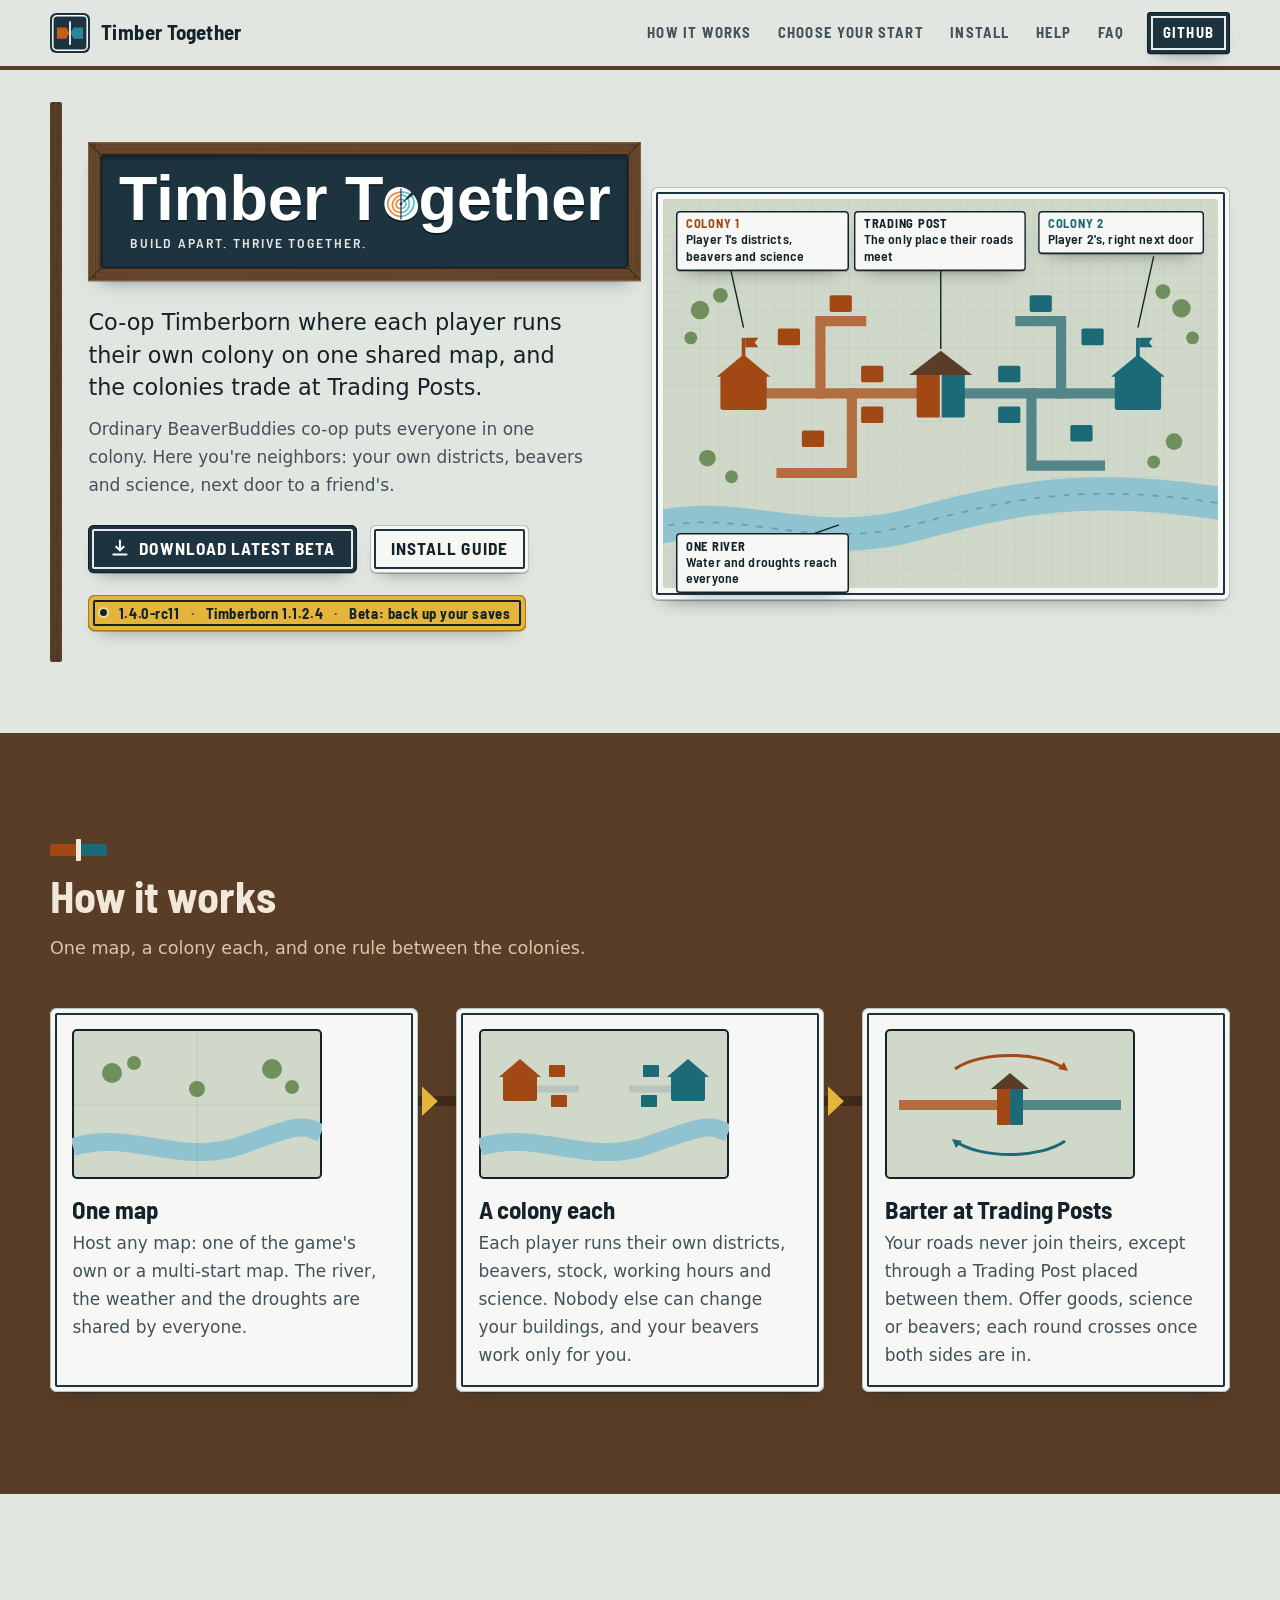
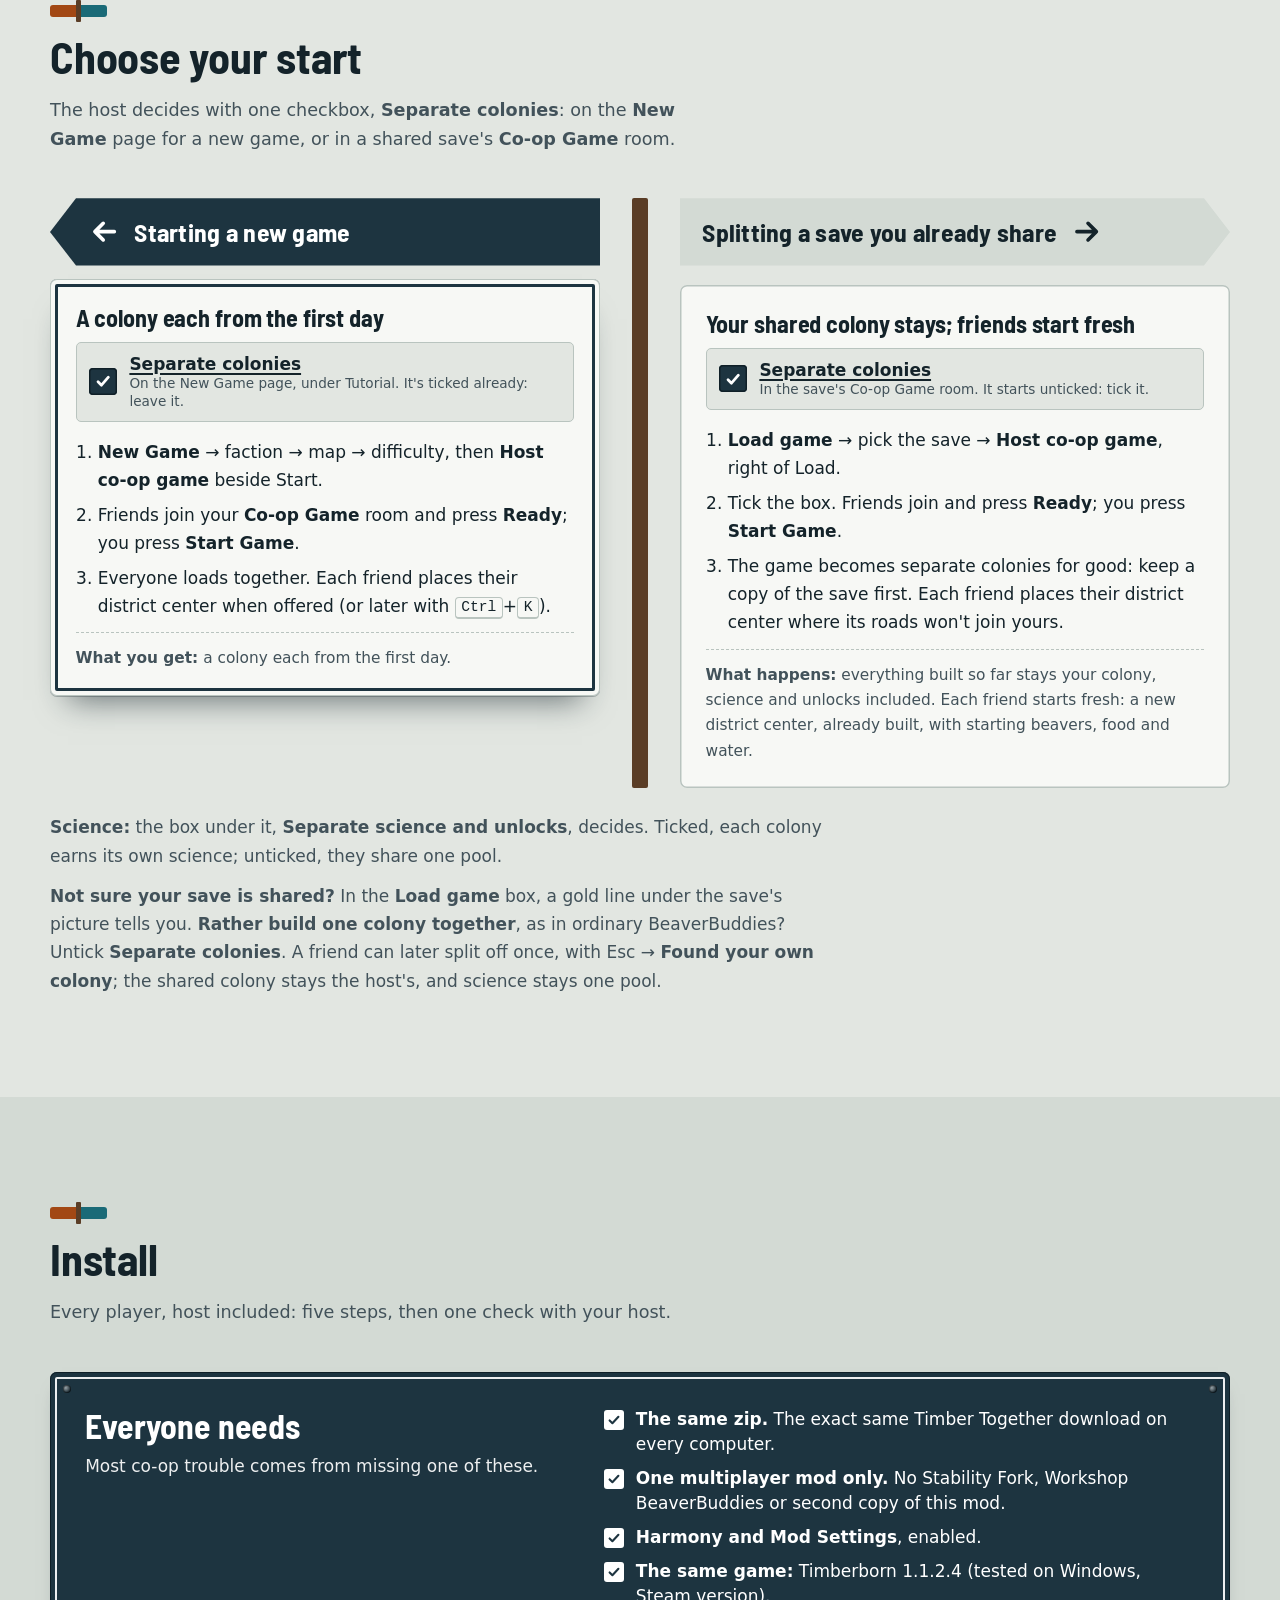
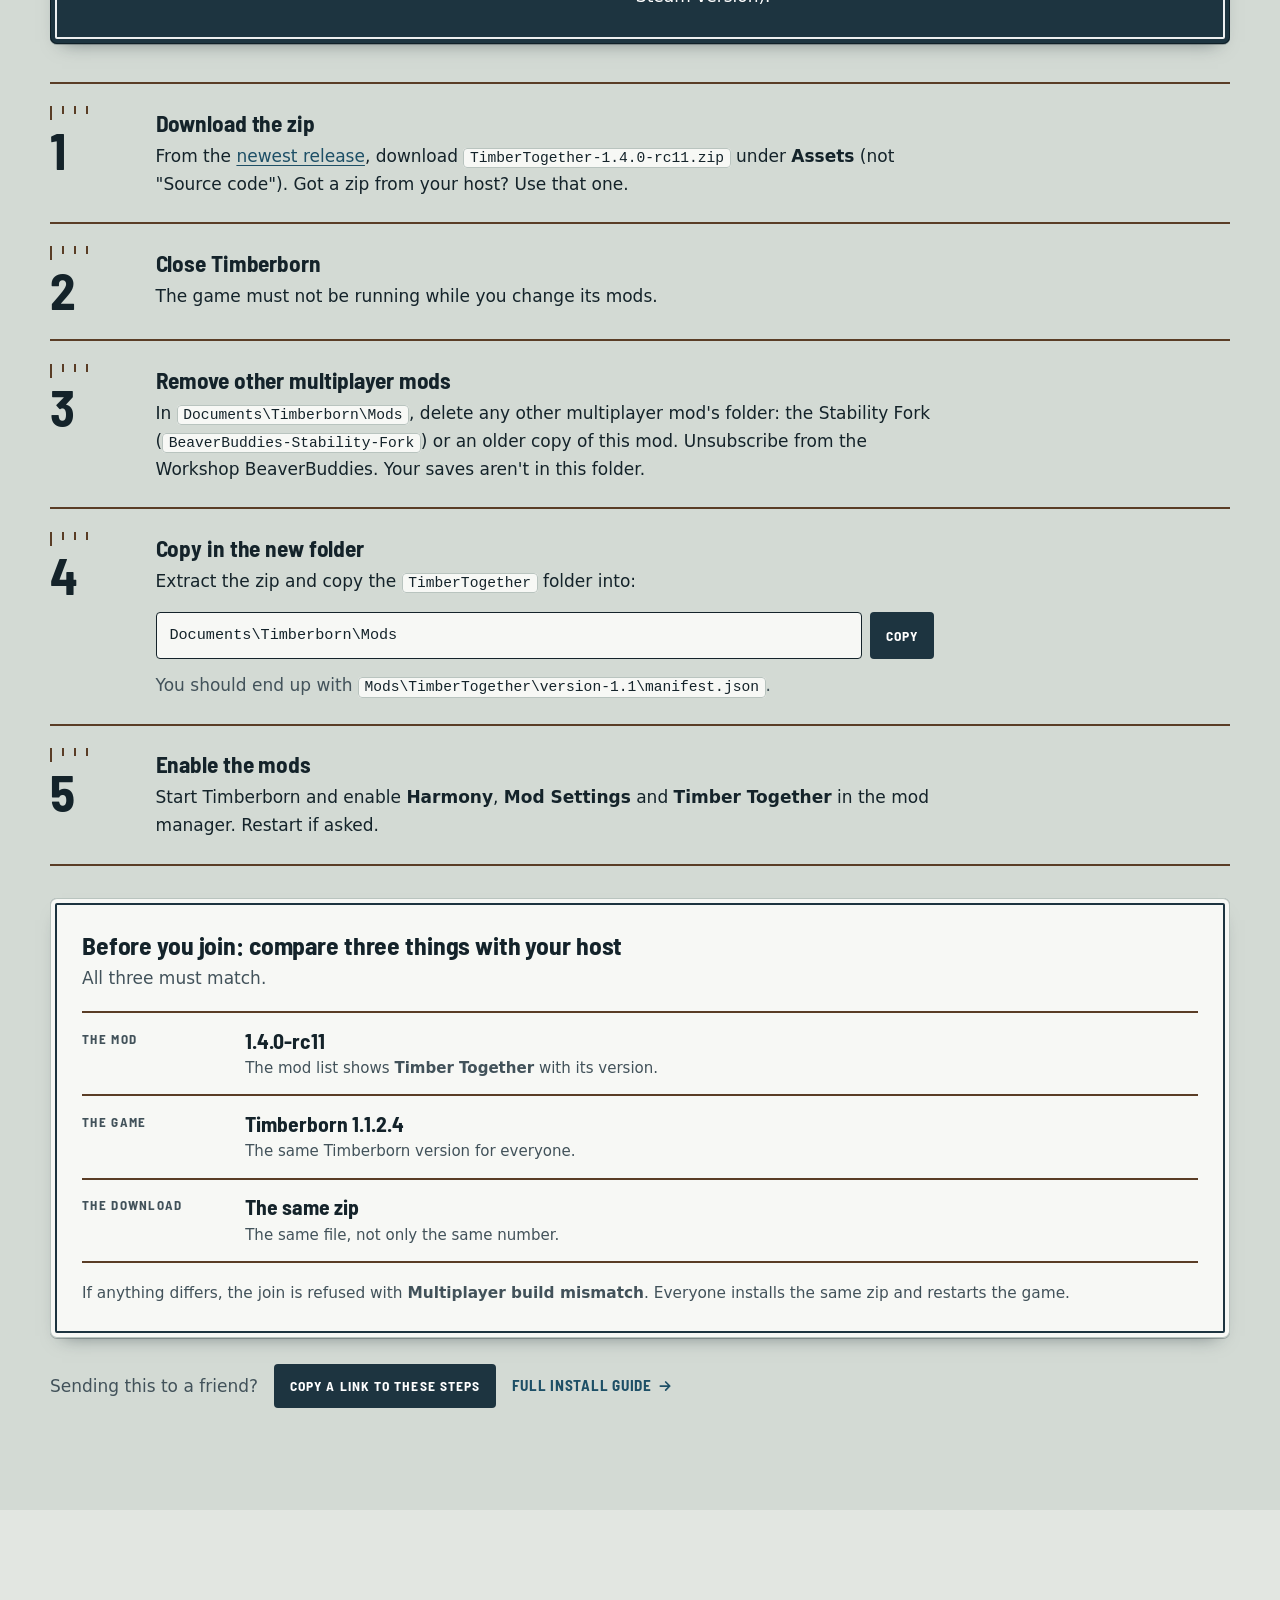
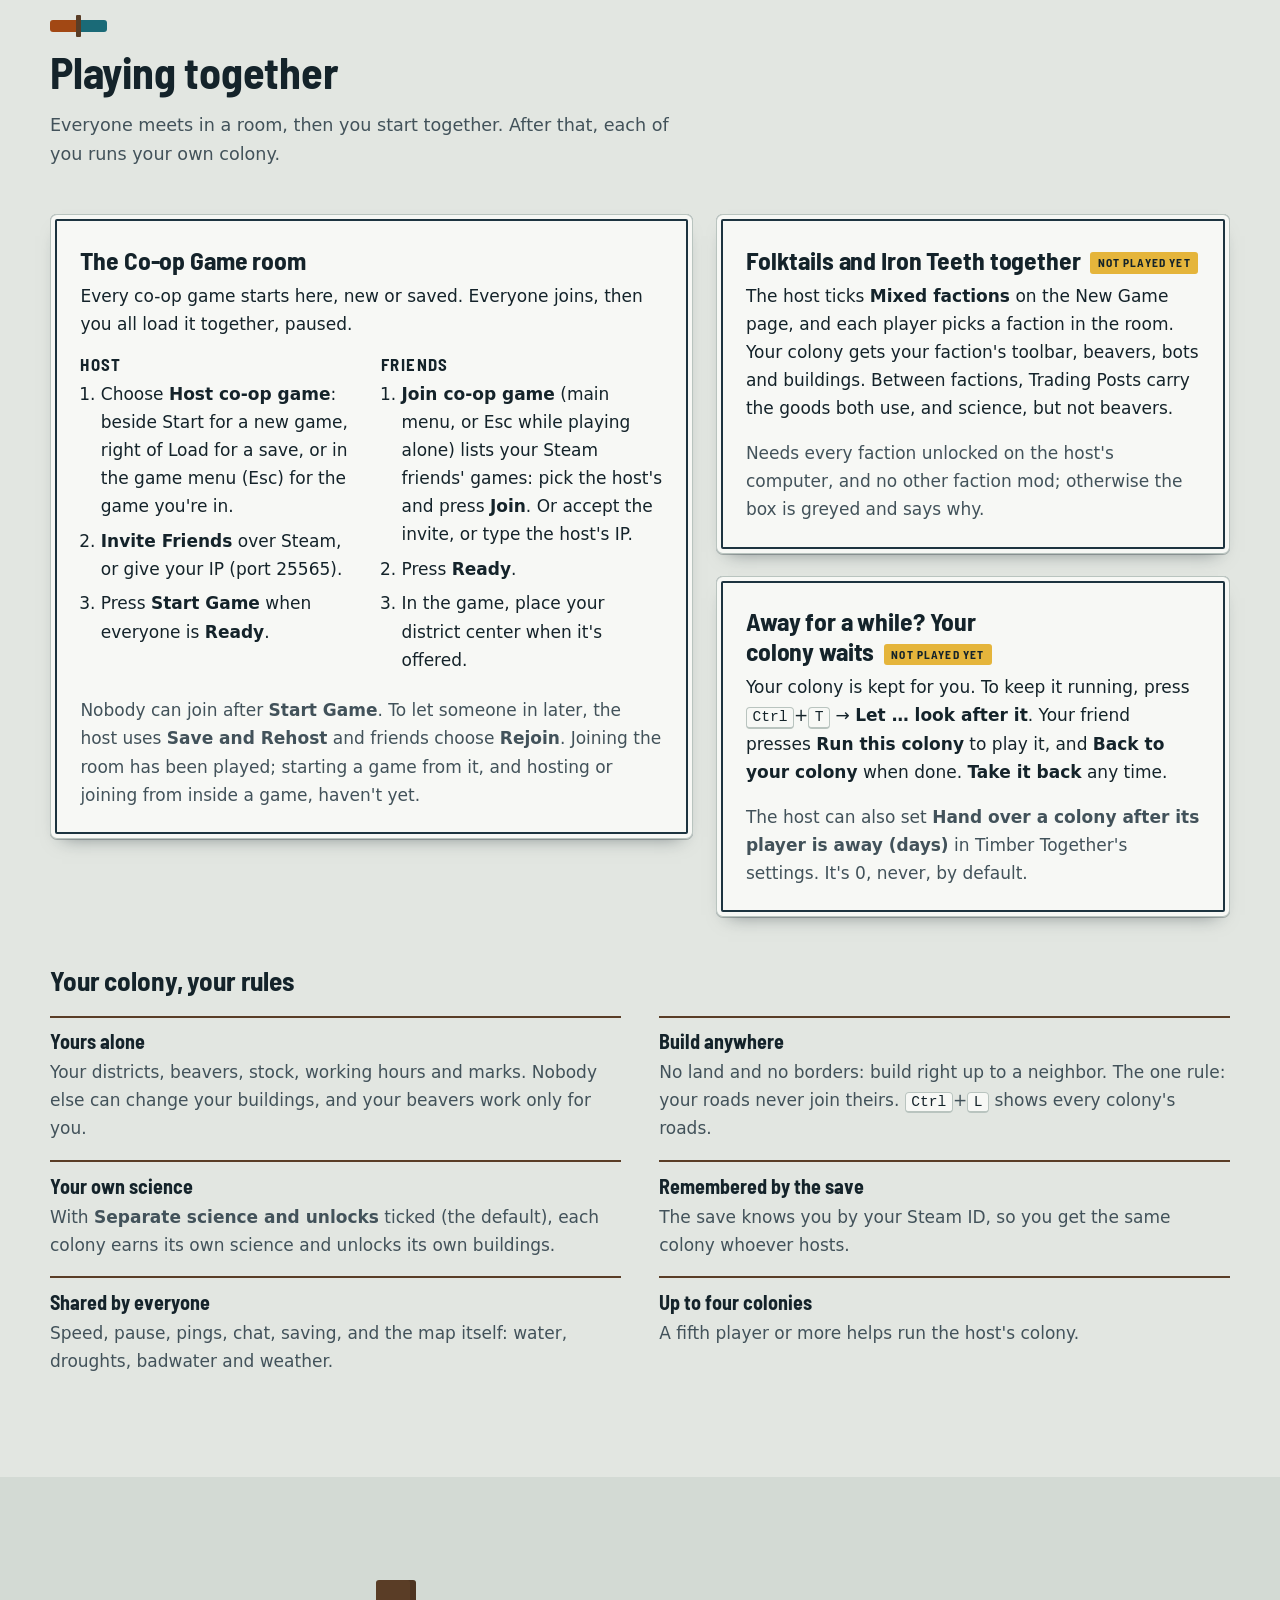
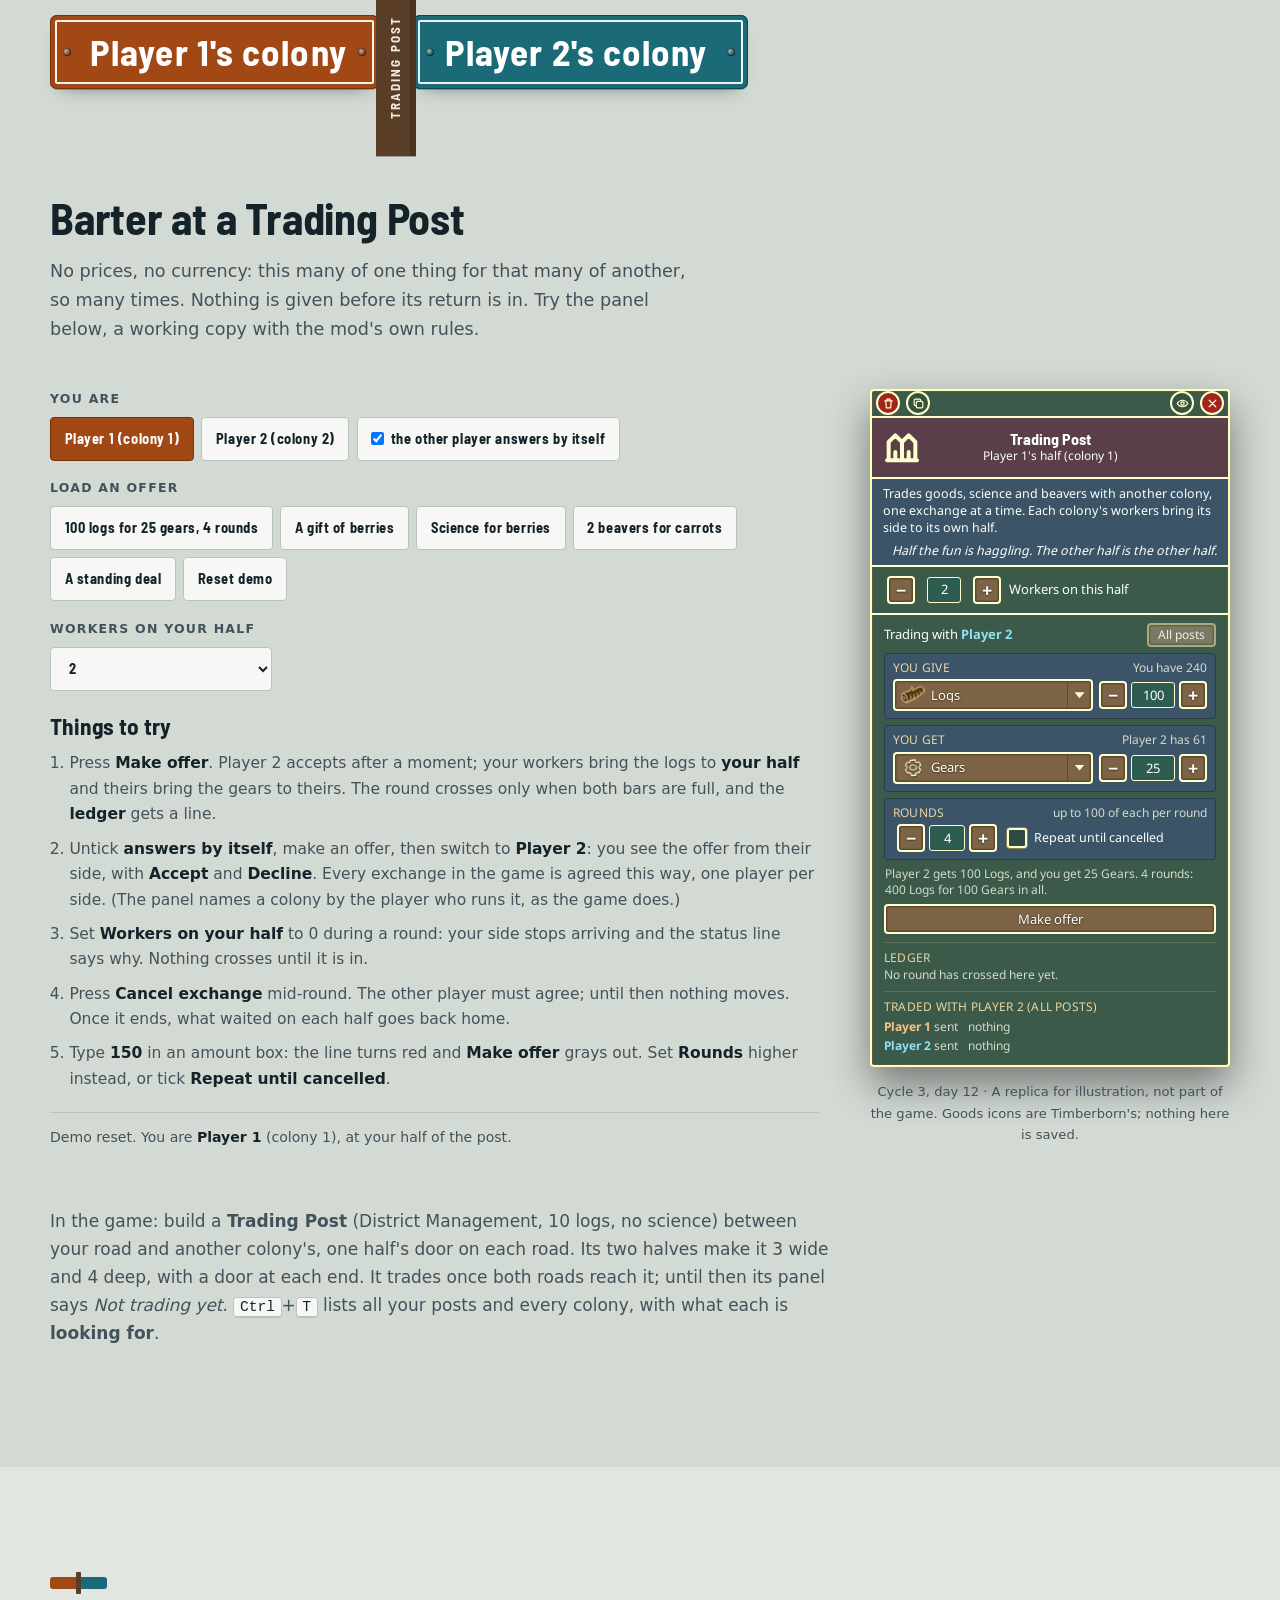
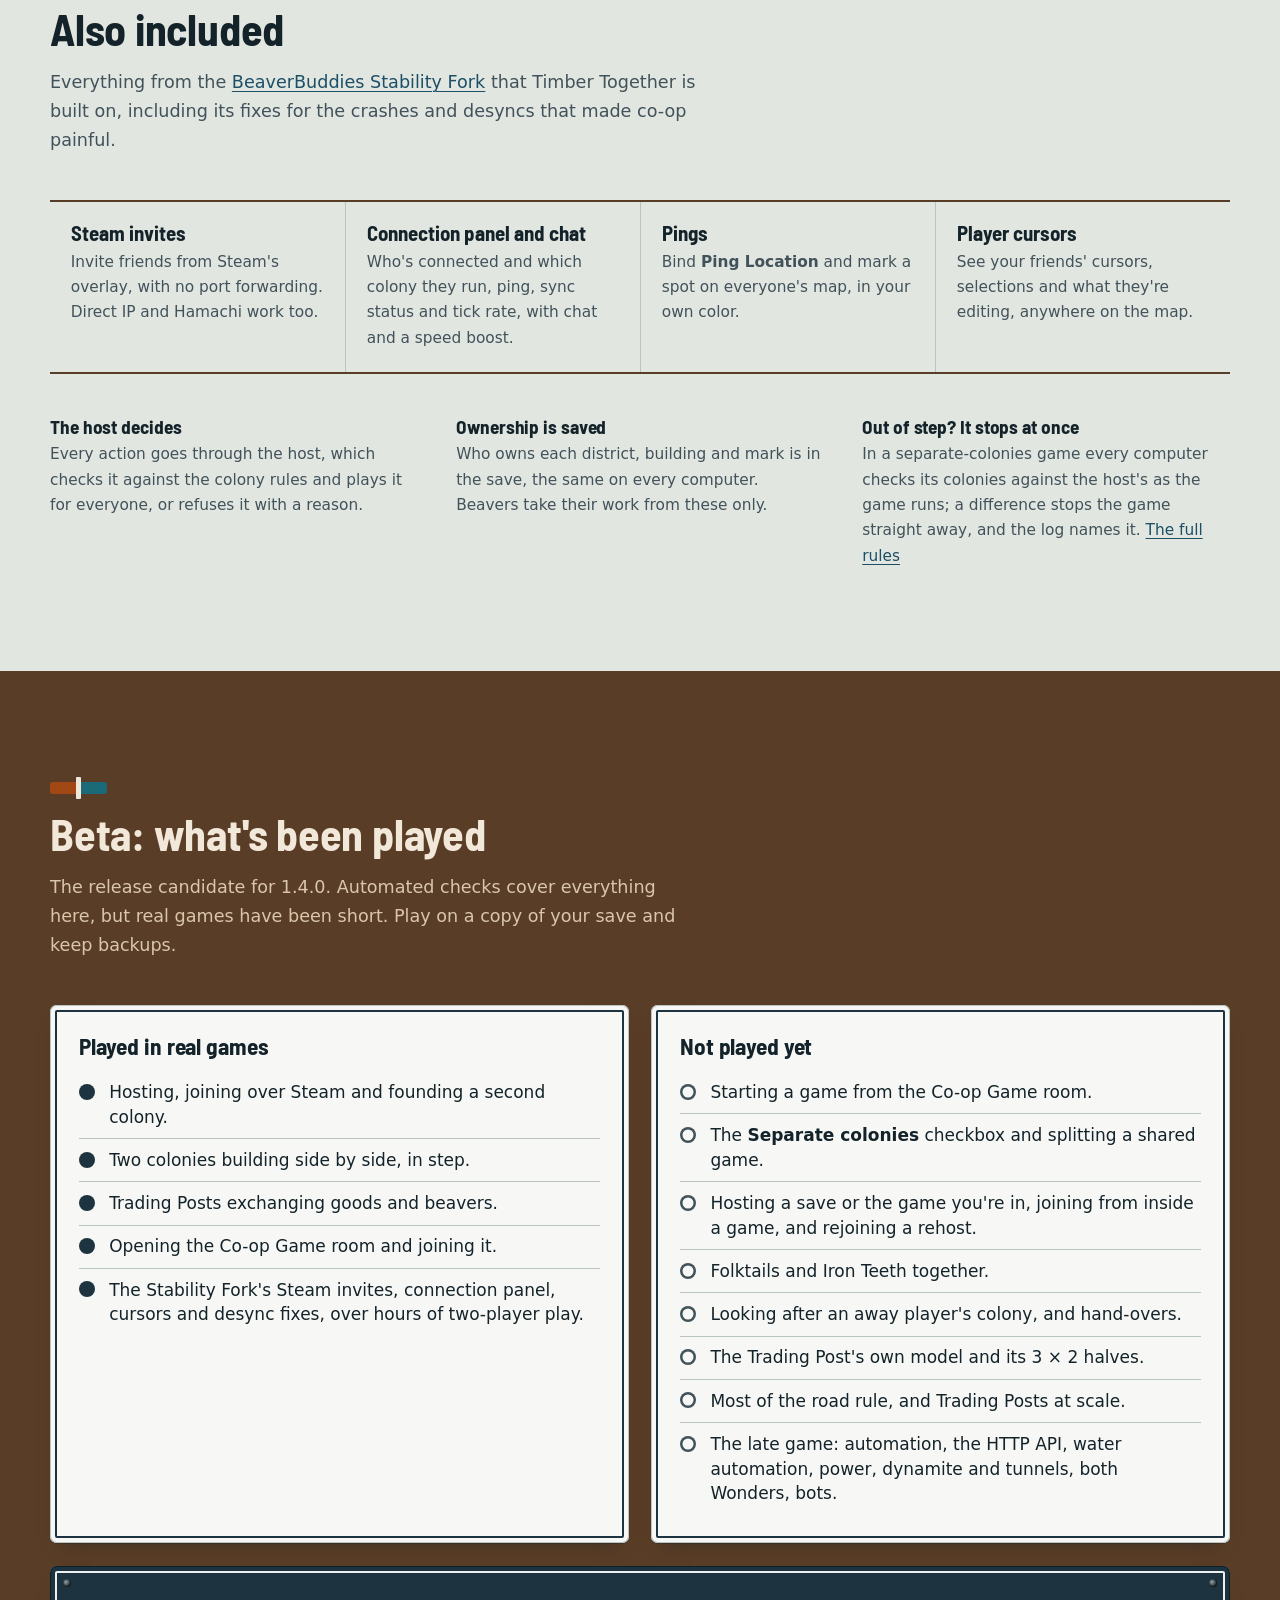
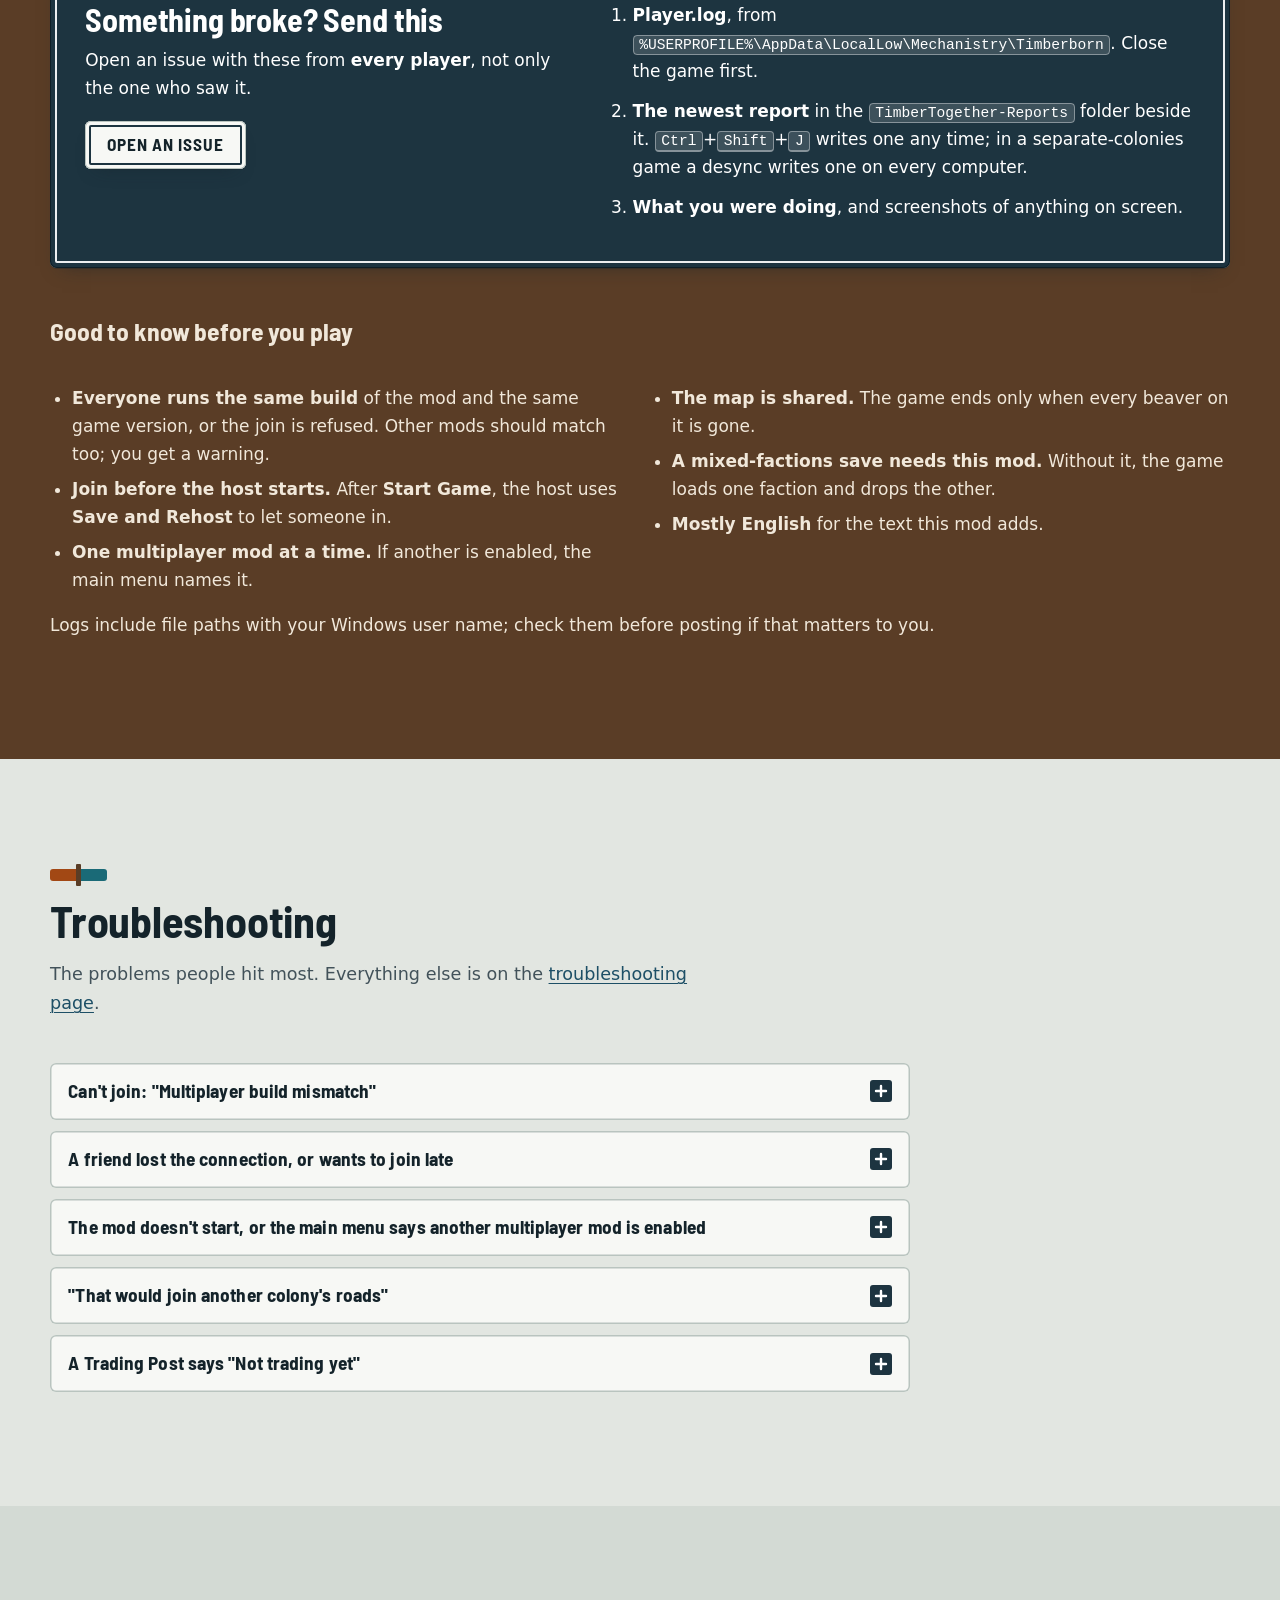
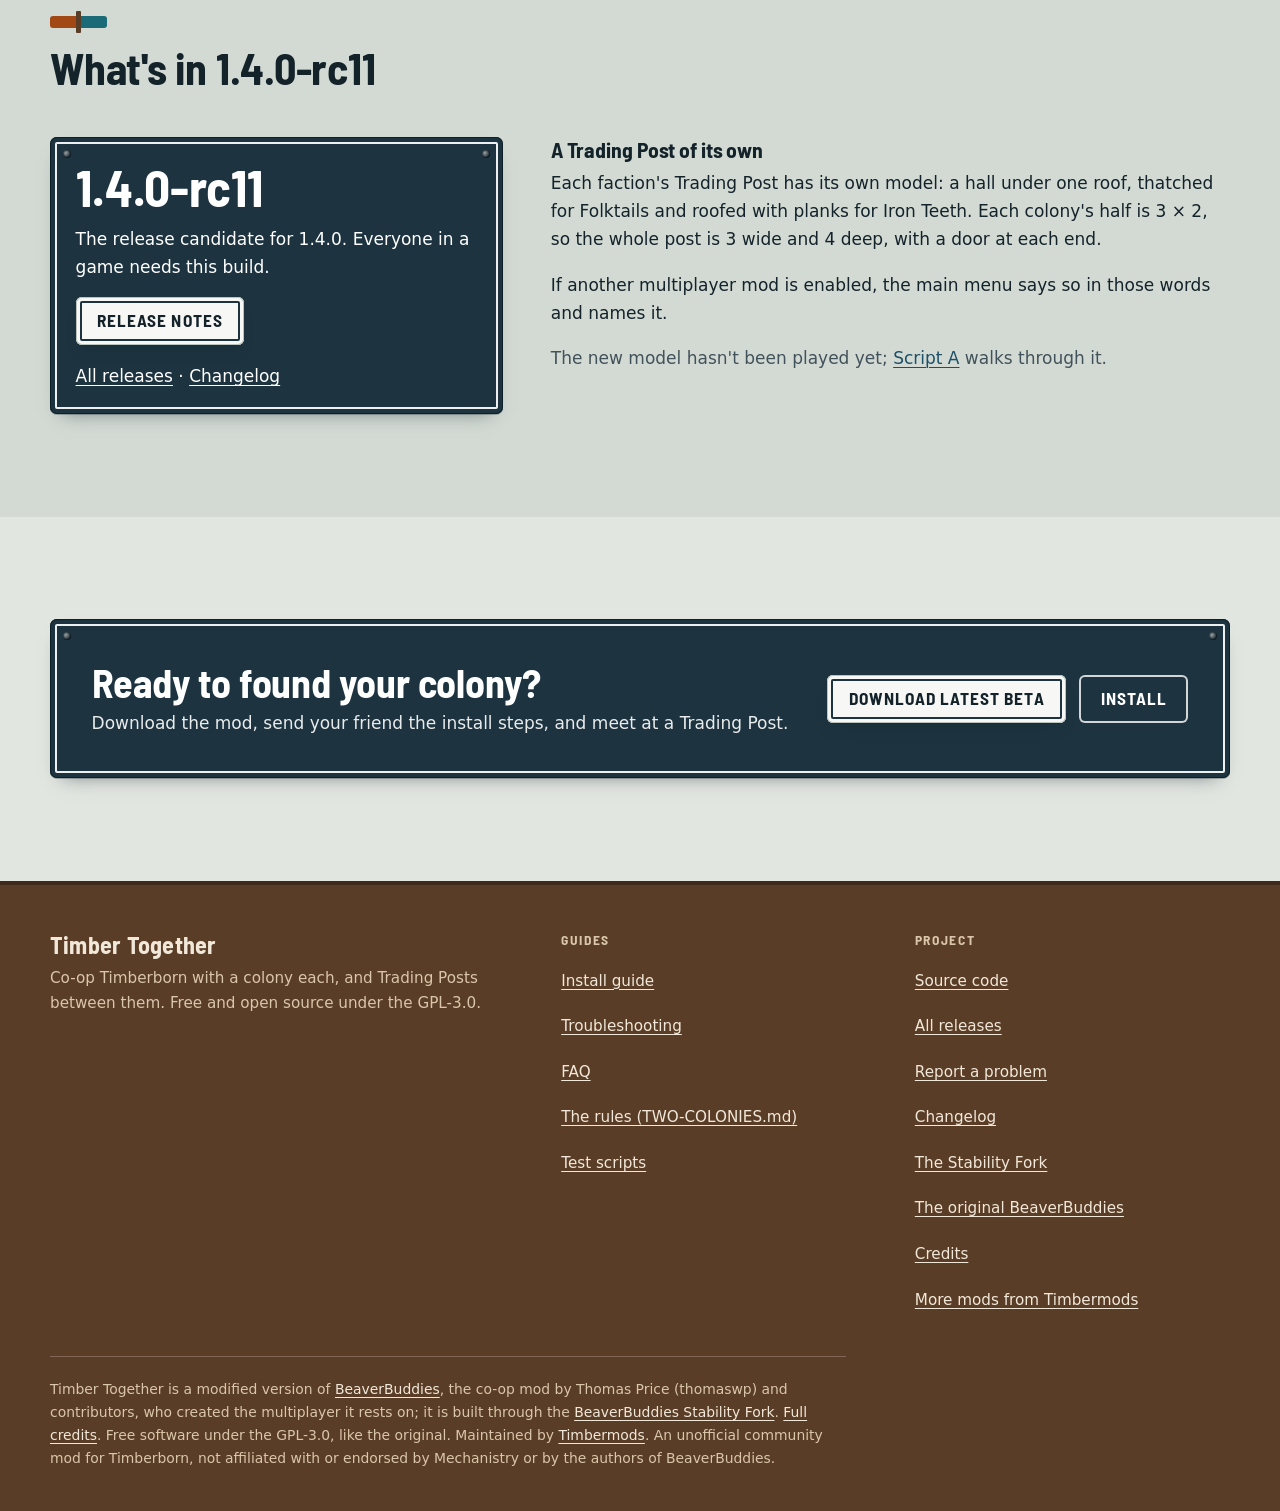
==== docs/index.html @ c4672e15 "Site: no metal studs on the name plate Co-Authored-By: Claude Opus 5.5 <noreply@anthropic.com>" ====
<!doctype html>
<html lang="en">
<head>
  <meta charset="utf-8">
  <meta name="viewport" content="width=device-width, initial-scale=1">
  <title>Timber Together: Timberborn co-op with a colony each</title>
  <meta name="description" content="Build apart. Thrive together. A Timberborn co-op mod where each player runs their own colony on one shared map and the colonies trade at Trading Posts. Built on BeaverBuddies by thomaswp. Free and open source.">
  <meta name="theme-color" content="#1d3440">
  <meta property="og:title" content="Timber Together">
  <meta property="og:description" content="Build apart. Thrive together. Co-op Timberborn with a colony each: your own districts, beavers and science on one shared map, and Trading Posts where the colonies barter.">
  <meta property="og:type" content="website">
  <link rel="icon" href="assets/favicon.svg" type="image/svg+xml">
  <link rel="preload" href="assets/fonts/barlow-semi-condensed-latin-700.woff2" as="font" type="font/woff2" crossorigin>
  <link rel="stylesheet" href="assets/style.css">
  <link rel="stylesheet" href="assets/game-panel.css">
</head>
<body>
<a class="skip plate" href="#main">Skip to content</a>

<header class="site-header">
  <div class="wrap header-inner">
    <a class="brand" href="index.html" aria-label="Timber Together, home">
      <img class="brand-mark" src="assets/favicon.svg" alt="" width="40" height="40">
      <span class="brand-name">Timber Together</span>
    </a>
    <nav class="nav" aria-label="Main">
      <a href="#how">How it works</a>
      <a href="#start">Choose your start</a>
      <a href="#install">Install</a>
      <a href="troubleshooting.html">Help</a>
      <a href="faq.html">FAQ</a>
      <a class="btn" href="https://github.com/timbermods/TimberTogether">GitHub</a>
    </nav>
    <details class="menu">
      <summary><svg viewBox="0 0 20 20" aria-hidden="true"><path d="M3 5h14M3 10h14M3 15h14" stroke="currentColor" stroke-width="2.2" stroke-linecap="round"/></svg>Menu</summary>
      <nav class="menu-panel plate" aria-label="Main menu">
        <a href="#how">How it works</a>
        <a href="#start">Choose your start</a>
        <a href="#install">Install</a>
        <a href="troubleshooting.html">Troubleshooting</a>
        <a href="faq.html">FAQ</a>
        <a href="https://github.com/timbermods/TimberTogether">GitHub</a>
      </nav>
    </details>
  </div>
</header>

<main id="main">

<!-- ============ hero ============ -->
<section class="hero" aria-labelledby="title">
  <div class="wrap hero-grid">
    <div class="post">
      <svg class="defs" width="0" height="0" aria-hidden="true" focusable="false"><filter id="hewn" x="-2%" y="-10%" width="104%" height="120%"><feTurbulence type="fractalNoise" baseFrequency="0.028" numOctaves="1" seed="11" result="n"/><feDisplacementMap in="SourceGraphic" in2="n" scale="1.7" xChannelSelector="R" yChannelSelector="G"/></filter></svg>
      <div class="name-frame"><div class="name-plate plate"><h1 id="title">Timber T<span class="ring-o"><span>o</span><svg viewBox="0 0 100 100" aria-hidden="true" focusable="false"><defs><clipPath id="ring-l"><rect x="0" y="0" width="50" height="100"/></clipPath><clipPath id="ring-r"><rect x="50" y="0" width="50" height="100"/></clipPath></defs><path d="M99.63,50.00L100.16,56.60L99.62,63.30L97.94,69.86L95.14,76.06L91.28,81.68L86.54,86.54L81.10,90.53L75.18,93.61L68.97,95.80L62.64,97.17L56.29,97.78L50.00,97.70L43.81,97.00L37.76,95.68L31.89,93.72L26.26,91.12L20.96,87.84L16.11,83.89L11.81,79.31L8.16,74.15L5.26,68.53L3.14,62.56L1.82,56.34L1.30,50.00L1.56,43.62L2.56,37.29L4.32,31.08L6.83,25.07L10.10,19.38L14.13,14.13L18.91,9.48L24.36,5.58L30.37,2.60L36.78,0.65L43.39,-0.20L50.00,0.03L56.41,1.28L62.48,3.41L68.11,6.27L73.27,9.69L77.99,13.53L82.29,17.71L86.25,22.18L89.87,26.98L93.14,32.13L95.95,37.69L98.17,43.66Z" fill="#fff"></path><g fill="none" stroke="var(--ring-c1)" stroke-width="5.2" stroke-linejoin="round" clip-path="url(#ring-l)"><path d="M88.17,50.00L87.28,54.91L85.77,59.58L83.75,63.98L81.30,68.07L78.47,71.85L75.29,75.29L71.77,78.37L67.93,81.05L63.77,83.25L59.36,84.92L54.74,86.00L50.00,86.43L45.23,86.20L40.53,85.33L35.98,83.84L31.65,81.78L27.59,79.20L23.84,76.16L20.46,72.67L17.48,68.77L14.99,64.50L13.06,59.90L11.79,55.03L11.27,50.00L11.54,44.94L12.64,39.99L14.55,35.31L17.17,31.05L20.41,27.29L24.11,24.11L28.13,21.50L32.36,19.44L36.68,17.85L41.07,16.66L45.50,15.83L50.00,15.34L54.58,15.20L59.25,15.50L63.96,16.31L68.63,17.73L73.14,19.85L77.32,22.68L81.01,26.21L84.04,30.34L86.32,34.96L87.76,39.88L88.36,44.95Z"></path><path d="M74.35,50.00L74.08,53.17L73.47,56.29L72.49,59.32L71.14,62.21L69.42,64.90L67.34,67.34L64.95,69.48L62.29,71.28L59.41,72.71L56.37,73.77L53.22,74.46L50.00,74.78L46.74,74.73L43.49,74.30L40.27,73.48L37.15,72.25L34.20,70.59L31.50,68.50L29.14,66.01L27.22,63.15L25.81,60.02L24.95,56.71L24.65,53.34L24.88,50.00L25.58,46.79L26.67,43.75L28.07,40.92L29.71,38.29L31.54,35.83L33.53,33.53L35.71,31.38L38.10,29.39L40.72,27.60L43.59,26.09L46.70,24.94L50.00,24.24L53.41,24.08L56.83,24.50L60.14,25.51L63.23,27.08L66.01,29.14L68.40,31.60L70.38,34.37L71.93,37.34L73.08,40.44L73.85,43.61L74.27,46.80Z"></path><path d="M64.55,50.00L64.39,51.89L63.92,53.73L63.17,55.46L62.17,57.03L60.97,58.42L59.61,59.61L58.14,60.61L56.60,61.43L55.01,62.10L53.39,62.64L51.72,63.05L50.00,63.32L48.23,63.44L46.42,63.36L44.59,63.06L42.79,62.49L41.07,61.64L39.51,60.49L38.15,59.09L37.07,57.46L36.29,55.68L35.83,53.80L35.67,51.89L35.80,50.00L36.16,48.18L36.73,46.44L37.47,44.81L38.35,43.28L39.37,41.84L40.52,40.52L41.81,39.32L43.23,38.27L44.78,37.39L46.44,36.71L48.19,36.27L50.00,36.07L51.82,36.14L53.63,36.46L55.37,37.02L57.04,37.81L58.59,38.80L60.02,39.98L61.30,41.33L62.40,42.84L63.31,44.49L63.99,46.25L64.42,48.10Z"></path></g><g fill="none" stroke="var(--ring-c2)" stroke-width="5.2" stroke-linejoin="round" clip-path="url(#ring-r)"><path d="M88.17,50.00L87.28,54.91L85.77,59.58L83.75,63.98L81.30,68.07L78.47,71.85L75.29,75.29L71.77,78.37L67.93,81.05L63.77,83.25L59.36,84.92L54.74,86.00L50.00,86.43L45.23,86.20L40.53,85.33L35.98,83.84L31.65,81.78L27.59,79.20L23.84,76.16L20.46,72.67L17.48,68.77L14.99,64.50L13.06,59.90L11.79,55.03L11.27,50.00L11.54,44.94L12.64,39.99L14.55,35.31L17.17,31.05L20.41,27.29L24.11,24.11L28.13,21.50L32.36,19.44L36.68,17.85L41.07,16.66L45.50,15.83L50.00,15.34L54.58,15.20L59.25,15.50L63.96,16.31L68.63,17.73L73.14,19.85L77.32,22.68L81.01,26.21L84.04,30.34L86.32,34.96L87.76,39.88L88.36,44.95Z"></path><path d="M74.35,50.00L74.08,53.17L73.47,56.29L72.49,59.32L71.14,62.21L69.42,64.90L67.34,67.34L64.95,69.48L62.29,71.28L59.41,72.71L56.37,73.77L53.22,74.46L50.00,74.78L46.74,74.73L43.49,74.30L40.27,73.48L37.15,72.25L34.20,70.59L31.50,68.50L29.14,66.01L27.22,63.15L25.81,60.02L24.95,56.71L24.65,53.34L24.88,50.00L25.58,46.79L26.67,43.75L28.07,40.92L29.71,38.29L31.54,35.83L33.53,33.53L35.71,31.38L38.10,29.39L40.72,27.60L43.59,26.09L46.70,24.94L50.00,24.24L53.41,24.08L56.83,24.50L60.14,25.51L63.23,27.08L66.01,29.14L68.40,31.60L70.38,34.37L71.93,37.34L73.08,40.44L73.85,43.61L74.27,46.80Z"></path><path d="M64.55,50.00L64.39,51.89L63.92,53.73L63.17,55.46L62.17,57.03L60.97,58.42L59.61,59.61L58.14,60.61L56.60,61.43L55.01,62.10L53.39,62.64L51.72,63.05L50.00,63.32L48.23,63.44L46.42,63.36L44.59,63.06L42.79,62.49L41.07,61.64L39.51,60.49L38.15,59.09L37.07,57.46L36.29,55.68L35.83,53.80L35.67,51.89L35.80,50.00L36.16,48.18L36.73,46.44L37.47,44.81L38.35,43.28L39.37,41.84L40.52,40.52L41.81,39.32L43.23,38.27L44.78,37.39L46.44,36.71L48.19,36.27L50.00,36.07L51.82,36.14L53.63,36.46L55.37,37.02L57.04,37.81L58.59,38.80L60.02,39.98L61.30,41.33L62.40,42.84L63.31,44.49L63.99,46.25L64.42,48.10Z"></path></g><rect x="48.3" y="4" width="3.4" height="92" fill="var(--navy)"/><circle cx="50" cy="50" r="4.2" fill="var(--navy)"></circle><path d="M50 50 L87.0 7.9 L94.9 16.6Z" fill="var(--navy)"></path></svg></span>gether</h1><p class="motto">Build apart. Thrive together.</p></div></div>
      <p class="pitch">Co-op Timberborn where each player runs their own colony on one shared map, and the colonies trade at Trading Posts.</p>
      <p class="differs">Ordinary BeaverBuddies co-op puts everyone in one colony. Here you're neighbors: your own districts, beavers and science, next door to a friend's.</p>
      <div class="btn-row">
        <a class="btn" href="https://github.com/timbermods/TimberTogether/releases" data-release-href="notes">
          <svg viewBox="0 0 24 24" fill="none" stroke="currentColor" stroke-width="2.4" stroke-linecap="round" stroke-linejoin="round" aria-hidden="true"><path d="M12 3v12m0 0l-4.5-4.5M12 15l4.5-4.5M4 20h16"/></svg>
          Download latest beta
        </a>
        <a class="btn ghost" href="#install">Install guide</a>
      </div>
      <p class="status-tag plate caution"><span><span data-release="version">1.4.0-rc11</span></span><span>Timberborn 1.1.2.4</span><span>Beta: back up your saves</span></p>
    </div>

    <figure class="map-figure plate enamel">
      <div class="map-box">
        <svg class="map" viewBox="0 0 600 420" role="img" aria-label="A map with two colonies: colony 1 in amber on the left and colony 2 in teal on the right, each with a district center, houses, trees and its own roads. The two colonies' main roads run to the middle and end at the two halves of one Trading Post, the only place they meet. Each colony's goods, logs from one and gears from the other, are carried to its own half of the post; once both are in, they swap halves and belong to the other colony. A river runs along the bottom.">
          <defs>
            <pattern id="tiles" width="20" height="20" patternUnits="userSpaceOnUse"><path d="M20 0H0V20" fill="none" stroke="var(--map-grid)" stroke-width="1"/></pattern>
          </defs>
          <rect width="600" height="420" fill="var(--map-ground)"/>
          <rect width="600" height="420" fill="url(#tiles)"/>
          <!-- the shared river -->
          <path d="M-10 356 C80 332 160 382 270 352 S460 306 610 330" fill="none" stroke="var(--map-water)" stroke-width="36" stroke-linecap="round"/>
          <path d="M-10 356 C80 332 160 382 270 352 S460 306 610 330" fill="none" stroke="var(--map-water-edge)" stroke-width="2" stroke-dasharray="7 9" opacity=".7"/>
          <!-- trees -->
          <g class="tree">
            <circle cx="40" cy="120" r="10"/><circle cx="62" cy="104" r="8"/><circle cx="30" cy="150" r="7"/><circle cx="48" cy="280" r="9"/><circle cx="74" cy="300" r="7"/>
            <circle cx="560" cy="118" r="10"/><circle cx="540" cy="100" r="8"/><circle cx="572" cy="150" r="7"/><circle cx="552" cy="262" r="9"/><circle cx="530" cy="284" r="7"/>
          </g>
          <!-- colony 1's roads and buildings -->
          <g class="road road-1"><path d="M112 210 H274"/><path d="M170 210 V132 H214"/><path d="M204 210 V296 H128"/></g>
          <g class="b1">
            <rect x="62" y="190" width="50" height="38" rx="3"/><path d="M58 192 L87 168 L116 192 Z"/><rect x="85" y="150" width="4" height="20"/><path d="M89 150 h14 l-4 5 4 5 h-14z"/>
            <rect x="124" y="140" width="24" height="18" rx="2"/><rect x="180" y="104" width="24" height="18" rx="2"/><rect x="214" y="180" width="24" height="18" rx="2"/><rect x="214" y="224" width="24" height="18" rx="2"/><rect x="150" y="250" width="24" height="18" rx="2"/>
          </g>
          <!-- colony 2's roads and buildings -->
          <g class="road road-2"><path d="M326 210 H488"/><path d="M430 210 V132 H386"/><path d="M398 210 V288 H472"/></g>
          <g class="b2">
            <rect x="488" y="190" width="50" height="38" rx="3"/><path d="M484 192 L513 168 L542 192 Z"/><rect x="511" y="150" width="4" height="20"/><path d="M515 150 h14 l-4 5 4 5 h-14z"/>
            <rect x="452" y="140" width="24" height="18" rx="2"/><rect x="396" y="104" width="24" height="18" rx="2"/><rect x="362" y="180" width="24" height="18" rx="2"/><rect x="362" y="224" width="24" height="18" rx="2"/><rect x="440" y="244" width="24" height="18" rx="2"/>
          </g>
          <!-- the Trading Post: one half at the end of each colony's road -->
          <rect class="post-glow" x="264" y="158" width="72" height="88" rx="6" fill="none" stroke="var(--caution)" stroke-width="4" opacity="0"/>
          <rect x="274" y="186" width="26" height="50" rx="2" class="b1"/>
          <rect x="300" y="186" width="26" height="50" rx="2" class="b2"/>
          <path class="roof" d="M266 190 L300 164 L334 190 Z"/>
          <line x1="300" y1="190" x2="300" y2="236" stroke="var(--map-ground)" stroke-width="2"/>
          <!-- goods, not beavers: colony 1's logs and colony 2's gears are each carried to their own half, swap
               there (over and under, changing owner at the divider) and are taken in on the other side -->
          <g class="good good-1" style="--in:136px;--swap:162px;--hop:-20px">
            <g class="hop"><rect class="crate own" x="140" y="199" width="22" height="22" rx="4" stroke="var(--c1)"/><rect class="crate new" x="140" y="199" width="22" height="22" rx="4" stroke="var(--c2)"/><image href="assets/goods/logs-40.png" x="142" y="201" width="18" height="18"/></g>
          </g>
          <g class="good good-2" style="--in:-136px;--swap:-162px;--hop:20px">
            <g class="hop"><rect class="crate own" x="438" y="199" width="22" height="22" rx="4" stroke="var(--c2)"/><rect class="crate new" x="438" y="199" width="22" height="22" rx="4" stroke="var(--c1)"/><image href="assets/goods/gear-40.png" x="440" y="201" width="18" height="18"/></g>
          </g>
          <!-- leader lines to the labels (wide screens) and numbered pins (phones) -->
          <g class="leader"><path d="M87 139 L70 62"/><path d="M513 139 L530 62"/><path d="M300 162 V62"/><path d="M190 352 L150 366"/></g>
          <g><circle class="pin" cx="87" cy="150" r="11"/><text class="pin-n" x="87" y="150">1</text>
             <circle class="pin" cx="513" cy="150" r="11"/><text class="pin-n" x="513" y="150">2</text>
             <circle class="pin" cx="300" cy="150" r="11"/><text class="pin-n" x="300" y="150">3</text>
             <circle class="pin" cx="200" cy="356" r="11"/><text class="pin-n" x="200" y="356">4</text></g>
        </svg>
        <ol class="map-labels">
          <li class="l1" style="--x:2.5%;--y:3%"><span class="n" aria-hidden="true">1</span><span><b>Colony 1</b>Player 1's districts, beavers and science</span></li>
          <li class="l2 end" style="--x:97.5%;--y:3%"><span class="n" aria-hidden="true">2</span><span><b>Colony 2</b>Player 2's, right next door</span></li>
          <li class="l3 mid" style="--x:50%;--y:3%"><span class="n" aria-hidden="true">3</span><span><b>Trading Post</b>The only place their roads meet</span></li>
          <li class="l4" style="--x:2.5%;--y:86%"><span class="n" aria-hidden="true">4</span><span><b>One river</b>Water and droughts reach everyone</span></li>
        </ol>
      </div>
    </figure>
  </div>
</section>

<!-- ============ how it works ============ -->
<section class="band band-timber" id="how" aria-labelledby="how-h">
  <div class="wrap">
    <div class="head">
      <div class="marker" aria-hidden="true"><i></i><b></b><i></i></div>
      <h2 id="how-h">How it works</h2>
      <p>One map, a colony each, and one rule between the colonies.</p>
    </div>
    <ol class="rail">
      <li class="plate enamel">
        <svg viewBox="0 0 250 150" aria-hidden="true">
          <rect x="1" y="1" width="248" height="148" rx="4" fill="var(--map-ground)" stroke="var(--ink)" stroke-width="2"/>
          <path d="M1 118 C60 100 110 138 170 116 S230 96 249 104" fill="none" stroke="var(--map-water)" stroke-width="18"/>
          <g fill="var(--map-tree)"><circle cx="40" cy="44" r="10"/><circle cx="62" cy="34" r="7"/><circle cx="200" cy="40" r="10"/><circle cx="220" cy="58" r="7"/><circle cx="125" cy="60" r="8"/></g>
          <path d="M1 76 H249 M125 1 V149" stroke="var(--map-grid)" stroke-width="1"/>
        </svg>
        <h3>One map</h3>
        <p>Host any map: one of the game's own or a multi-start map. The river, the weather and the droughts are shared by everyone.</p>
      </li>
      <li class="plate enamel">
        <svg viewBox="0 0 250 150" aria-hidden="true">
          <rect x="1" y="1" width="248" height="148" rx="4" fill="var(--map-ground)" stroke="var(--ink)" stroke-width="2"/>
          <path d="M1 118 C60 100 110 138 170 116 S230 96 249 104" fill="none" stroke="var(--map-water)" stroke-width="18"/>
          <g fill="var(--c1)"><rect x="24" y="46" width="34" height="26" rx="2"/><path d="M20 48 L41 30 L62 48Z"/><rect x="70" y="36" width="16" height="12" rx="1"/><rect x="72" y="66" width="16" height="12" rx="1"/></g>
          <g fill="var(--c2)"><rect x="192" y="46" width="34" height="26" rx="2"/><path d="M188 48 L209 30 L230 48Z"/><rect x="164" y="36" width="16" height="12" rx="1"/><rect x="162" y="66" width="16" height="12" rx="1"/></g>
          <path d="M58 60 H100 M150 60 H192" stroke-width="7" stroke="var(--rule)"/>
        </svg>
        <h3>A colony each</h3>
        <p>Each player runs their own districts, beavers, stock, working hours and science. Nobody else can change your buildings, and your beavers work only for you.</p>
      </li>
      <li class="plate enamel">
        <svg viewBox="0 0 250 150" aria-hidden="true">
          <rect x="1" y="1" width="248" height="148" rx="4" fill="var(--map-ground)" stroke="var(--ink)" stroke-width="2"/>
          <path d="M14 76 H112" stroke="color-mix(in srgb, var(--c1) 70%, #d8c8a8)" stroke-width="10"/>
          <path d="M138 76 H236" stroke="color-mix(in srgb, var(--c2) 70%, #d8c8a8)" stroke-width="10"/>
          <rect x="112" y="56" width="13" height="40" rx="1" fill="var(--c1)"/><rect x="125" y="56" width="13" height="40" rx="1" fill="var(--c2)"/>
          <path d="M106 60 L125 44 L144 60Z" fill="var(--timber)"/>
          <path d="M70 40 C95 22 155 22 180 40" fill="none" stroke="var(--c1)" stroke-width="3"/><path d="M183 42 l-10 -2 6 -7z" fill="var(--c1)"/>
          <path d="M180 112 C155 130 95 130 70 112" fill="none" stroke="var(--c2)" stroke-width="3"/><path d="M67 110 l10 2 -6 7z" fill="var(--c2)"/>
        </svg>
        <h3>Barter at Trading Posts</h3>
        <p>Your roads never join theirs, except through a Trading Post placed between them. Offer goods, science or beavers; each round crosses once both sides are in.</p>
      </li>
    </ol>
  </div>
</section>

<!-- ============ choose your start ============ -->
<section class="band" id="start" aria-labelledby="start-h">
  <div class="wrap">
    <div class="head">
      <div class="marker" aria-hidden="true"><i></i><b></b><i></i></div>
      <h2 id="start-h">Choose your start</h2>
      <p>The host decides with one checkbox, <b>Separate colonies</b>: on the <b>New Game</b> page for a new game, or in a shared save's <b>Co-op Game</b> room.</p>
    </div>
    <div class="signpost" data-signpost>
      <button class="arm arm-left" type="button" data-path="new" aria-controls="path-new">
        <svg viewBox="0 0 24 24" fill="none" stroke="currentColor" stroke-width="2.6" stroke-linecap="round" stroke-linejoin="round" aria-hidden="true"><path d="M19 12H5m0 0l6-6m-6 6l6 6"/></svg>
        Starting a new game
      </button>
      <div class="pole" aria-hidden="true"></div>
      <button class="arm arm-right" type="button" data-path="split" aria-controls="path-split">
        Splitting a save you already share
        <svg viewBox="0 0 24 24" fill="none" stroke="currentColor" stroke-width="2.6" stroke-linecap="round" stroke-linejoin="round" aria-hidden="true"><path d="M5 12h14m0 0l-6-6m6 6l-6 6"/></svg>
      </button>

      <article class="path-card left plate enamel" id="path-new" aria-labelledby="path-new-h">
        <h3 id="path-new-h">A colony each from the first day</h3>
        <div class="switch"><span class="tick" aria-hidden="true"><svg viewBox="0 0 16 16"><path d="M3.5 8.5l3 3 6-7"/></svg></span><span class="name"><b>Separate colonies</b><small>On the New Game page, under Tutorial. It's ticked already: leave it.</small></span></div>
        <ol>
          <li><b>New Game</b> &rarr; faction &rarr; map &rarr; difficulty, then <b>Host co-op game</b> beside Start.</li>
          <li>Friends join your <b>Co-op Game</b> room and press <b>Ready</b>; you press <b>Start Game</b>.</li>
          <li>Everyone loads together. Each friend places their district center when offered (or later with <kbd>Ctrl</kbd>+<kbd>K</kbd>).</li>
        </ol>
        <p class="outcome"><b>What you get:</b> a colony each from the first day.</p>
      </article>

      <article class="path-card right plate enamel" id="path-split" aria-labelledby="path-split-h">
        <h3 id="path-split-h">Your shared colony stays; friends start fresh</h3>
        <div class="switch"><span class="tick" aria-hidden="true"><svg viewBox="0 0 16 16"><path d="M3.5 8.5l3 3 6-7"/></svg></span><span class="name"><b>Separate colonies</b><small>In the save's Co-op Game room. It starts unticked: tick it.</small></span></div>
        <ol>
          <li><b>Load game</b> &rarr; pick the save &rarr; <b>Host co-op game</b>, right of Load.</li>
          <li>Tick the box. Friends join and press <b>Ready</b>; you press <b>Start Game</b>.</li>
          <li>The game becomes separate colonies for good: keep a copy of the save first. Each friend places their district center where its roads won't join yours.</li>
        </ol>
        <p class="outcome"><b>What happens:</b> everything built so far stays your colony, science and unlocks included. Each friend starts fresh: a new district center, already built, with starting beavers, food and water.</p>
      </article>
    </div>
    <p class="shared-note"><b>Science:</b> the box under it, <b>Separate science and unlocks</b>, decides. Ticked, each colony earns its own science; unticked, they share one pool.</p>
    <p class="shared-note"><b>Not sure your save is shared?</b> In the <b>Load game</b> box, a gold line under the save's picture tells you. <b>Rather build one colony together</b>, as in ordinary BeaverBuddies? Untick <b>Separate colonies</b>. A friend can later split off once, with Esc &rarr; <b>Found your own colony</b>; the shared colony stays the host's, and science stays one pool.</p>
  </div>
</section>

<!-- ============ install ============ -->
<section class="band band-deep" id="install" aria-labelledby="install-h">
  <div class="wrap">
    <div class="head">
      <div class="marker" aria-hidden="true"><i></i><b></b><i></i></div>
      <h2 id="install-h">Install</h2>
      <p>Every player, host included: five steps, then one check with your host.</p>
    </div>

    <div class="both plate grommets">
      <div>
        <h3>Everyone needs</h3>
        <p>Most co-op trouble comes from missing one of these.</p>
      </div>
      <ul>
        <li><b>The same zip.</b> The exact same Timber Together download on every computer.</li>
        <li><b>One multiplayer mod only.</b> No Stability Fork, Workshop BeaverBuddies or second copy of this mod.</li>
        <li><b>Harmony and Mod Settings</b>, enabled.</li>
        <li><b>The same game:</b> Timberborn 1.1.2.4 (tested on Windows, Steam version).</li>
      </ul>
    </div>

    <ol class="steps">
      <li><div>
        <h3>Download the zip</h3>
        <p>From the <a href="https://github.com/timbermods/TimberTogether/releases" data-release-href="notes">newest release</a>, download <code><span data-release="asset-name">TimberTogether-1.4.0-rc11.zip</span></code> under <b>Assets</b> (not "Source code"). Got a zip from your host? Use that one.</p>
      </div></li>
      <li><div>
        <h3>Close Timberborn</h3>
        <p>The game must not be running while you change its mods.</p>
      </div></li>
      <li><div>
        <h3>Remove other multiplayer mods</h3>
        <p>In <code>Documents\Timberborn\Mods</code>, delete any other multiplayer mod's folder: the Stability Fork (<code>BeaverBuddies-Stability-Fork</code>) or an older copy of this mod. Unsubscribe from the Workshop BeaverBuddies. Your saves aren't in this folder.</p>
      </div></li>
      <li><div>
        <h3>Copy in the new folder</h3>
        <p>Extract the zip and copy the <code>TimberTogether</code> folder into:</p>
        <div class="path"><code>Documents\Timberborn\Mods</code><button class="copy" type="button">Copy</button></div>
        <p class="muted">You should end up with <code>Mods\TimberTogether\version-1.1\manifest.json</code>.</p>
      </div></li>
      <li><div>
        <h3>Enable the mods</h3>
        <p>Start Timberborn and enable <b>Harmony</b>, <b>Mod Settings</b> and <b>Timber Together</b> in the mod manager. Restart if asked.</p>
      </div></li>
    </ol>

    <div class="crosscheck plate enamel">
      <h3>Before you join: compare three things with your host</h3>
      <p>All three must match.</p>
      <dl class="readings">
        <div><dt>The mod</dt><dd class="val" data-release="version">1.4.0-rc11</dd><dd class="why">The mod list shows <b>Timber Together</b> with its version.</dd></div>
        <div><dt>The game</dt><dd class="val">Timberborn 1.1.2.4</dd><dd class="why">The same Timberborn version for everyone.</dd></div>
        <div><dt>The download</dt><dd class="val">The same zip</dd><dd class="why">The same file, not only the same number.</dd></div>
      </dl>
      <p class="if-not">If anything differs, the join is refused with <b>Multiplayer build mismatch</b>. Everyone installs the same zip and restarts the game.</p>
    </div>

    <div class="share">
      <span>Sending this to a friend?</span>
      <button class="copy" type="button" data-copy-link="install">Copy a link to these steps</button>
      <a class="textlink" href="install.html">Full install guide</a>
    </div>
  </div>
</section>

<!-- ============ playing together ============ -->
<section class="band" id="play" aria-labelledby="play-h">
  <div class="wrap">
    <div class="head">
      <div class="marker" aria-hidden="true"><i></i><b></b><i></i></div>
      <h2 id="play-h">Playing together</h2>
      <p>Everyone meets in a room, then you start together. After that, each of you runs your own colony.</p>
    </div>
    <div class="play-grid">
      <article class="plate enamel">
        <h3>The Co-op Game room</h3>
        <p>Every co-op game starts here, new or saved. Everyone joins, then you all load it together, paused.</p>
        <div class="two-col">
          <div>
            <h4>Host</h4>
            <ol>
              <li>Choose <b>Host co-op game</b>: beside Start for a new game, right of Load for a save, or in the game menu (Esc) for the game you're in.</li>
              <li><b>Invite Friends</b> over Steam, or give your IP (port 25565).</li>
              <li>Press <b>Start Game</b> when everyone is <b>Ready</b>.</li>
            </ol>
          </div>
          <div>
            <h4>Friends</h4>
            <ol>
              <li><b>Join co-op game</b> (main menu, or Esc while playing alone) lists your Steam friends' games: pick the host's and press <b>Join</b>. Or accept the invite, or type the host's IP.</li>
              <li>Press <b>Ready</b>.</li>
              <li>In the game, place your district center when it's offered.</li>
            </ol>
          </div>
        </div>
        <p class="muted" style="margin-top:1rem">Nobody can join after <b>Start Game</b>. To let someone in later, the host uses <b>Save and Rehost</b> and friends choose <b>Rejoin</b>. Joining the room has been played; starting a game from it, and hosting or joining from inside a game, haven't yet.</p>
      </article>
      <div class="stack">
        <article class="plate enamel">
          <h3>Folktails and Iron Teeth together <span class="not-played">Not played yet</span></h3>
          <p>The host ticks <b>Mixed factions</b> on the New Game page, and each player picks a faction in the room. Your colony gets your faction's toolbar, beavers, bots and buildings. Between factions, Trading Posts carry the goods both use, and science, but not beavers.</p>
          <p class="muted">Needs every faction unlocked on the host's computer, and no other faction mod; otherwise the box is greyed and says why.</p>
        </article>
        <article class="plate enamel">
          <h3>Away for a while? Your colony waits <span class="not-played">Not played yet</span></h3>
          <p>Your colony is kept for you. To keep it running, press <kbd>Ctrl</kbd>+<kbd>T</kbd> &rarr; <b>Let &hellip; look after it</b>. Your friend presses <b>Run this colony</b> to play it, and <b>Back to your colony</b> when done. <b>Take it back</b> any time.</p>
          <p class="muted">The host can also set <b>Hand over a colony after its player is away (days)</b> in Timber Together's settings. It's 0, never, by default.</p>
        </article>
      </div>
    </div>

    <h3 style="margin:3rem 0 1.2rem;font-size:1.7rem">Your colony, your rules</h3>
    <ul class="rules">
      <li><b>Yours alone</b><p>Your districts, beavers, stock, working hours and marks. Nobody else can change your buildings, and your beavers work only for you.</p></li>
      <li><b>Build anywhere</b><p>No land and no borders: build right up to a neighbor. The one rule: your roads never join theirs. <kbd>Ctrl</kbd>+<kbd>L</kbd> shows every colony's roads.</p></li>
      <li><b>Your own science</b><p>With <b>Separate science and unlocks</b> ticked (the default), each colony earns its own science and unlocks its own buildings.</p></li>
      <li><b>Remembered by the save</b><p>The save knows you by your Steam ID, so you get the same colony whoever hosts.</p></li>
      <li><b>Shared by everyone</b><p>Speed, pause, pings, chat, saving, and the map itself: water, droughts, badwater and weather.</p></li>
      <li><b>Up to four colonies</b><p>A fifth player or more helps run the host's colony.</p></li>
    </ul>
  </div>
</section>

<!-- ============ trading ============ -->
<section class="band band-deep" id="trading" aria-labelledby="trading-h">
  <div class="wrap">
    <div class="head">
      <div class="meet" aria-hidden="true">
        <span class="plate c1 grommets">Player 1's colony</span>
        <b class="meet-post"><span>Trading Post</span></b>
        <span class="plate c2 grommets">Player 2's colony</span>
      </div>
      <h2 id="trading-h">Barter at a Trading Post</h2>
      <p>No prices, no currency: this many of one thing for that many of another, so many times. Nothing is given before its return is in. Try the panel below, a working copy with the mod's own rules.</p>
    </div>
    <noscript><p class="muted">The interactive panel needs JavaScript.</p></noscript>
    <div class="tp-stage">
      <div class="tp-side" data-tp-side>
        <div class="tp-controls">
          <div>
            <span class="tp-ctl-label" id="tp-me-label">You are</span>
            <div class="tp-ctl-group" role="group" aria-labelledby="tp-me-label">
              <button class="tp-ctl" type="button" data-me="0" aria-pressed="true">Player 1 (colony 1)</button>
              <button class="tp-ctl c2" type="button" data-me="1" aria-pressed="false">Player 2 (colony 2)</button>
              <label class="tp-ctl" style="display:inline-flex;align-items:center;gap:.4rem;cursor:pointer"><input type="checkbox" data-auto checked style="margin:0"> the other player answers by itself</label>
            </div>
          </div>
          <div>
            <span class="tp-ctl-label" id="tp-ex-label">Load an offer</span>
            <div class="tp-ctl-group" role="group" aria-labelledby="tp-ex-label">
              <button class="tp-ctl" type="button" data-preset="logs">100 logs for 25 gears, 4 rounds</button>
              <button class="tp-ctl" type="button" data-preset="gift">A gift of berries</button>
              <button class="tp-ctl" type="button" data-preset="science">Science for berries</button>
              <button class="tp-ctl" type="button" data-preset="beavers">2 beavers for carrots</button>
              <button class="tp-ctl" type="button" data-preset="standing">A standing deal</button>
              <button class="tp-ctl" type="button" data-reset>Reset demo</button>
            </div>
          </div>
          <div>
            <span class="tp-ctl-label" id="tp-w-label">Workers on your half</span>
            <div class="tp-ctl-group" role="group" aria-labelledby="tp-w-label">
              <select class="tp-ctl" data-workers aria-label="Workers on your half"><option value="0">0 (nobody brings your side)</option><option value="1">1</option><option value="2" selected>2</option></select>
            </div>
          </div>
        </div>
        <h3>Things to try</h3>
        <ol class="tp-tips">
          <li>Press <strong>Make offer</strong>. Player 2 accepts after a moment; your workers bring the logs to <strong>your half</strong> and theirs bring the gears to theirs. The round crosses only when both bars are full, and the <strong>ledger</strong> gets a line.</li>
          <li>Untick <strong>answers by itself</strong>, make an offer, then switch to <strong>Player 2</strong>: you see the offer from their side, with <strong>Accept</strong> and <strong>Decline</strong>. Every exchange in the game is agreed this way, one player per side. (The panel names a colony by the player who runs it, as the game does.)</li>
          <li>Set <strong>Workers on your half</strong> to 0 during a round: your side stops arriving and the status line says why. Nothing crosses until it is in.</li>
          <li>Press <strong>Cancel exchange</strong> mid-round. The other player must agree; until then nothing moves. Once it ends, what waited on each half goes back home.</li>
          <li>Type <strong>150</strong> in an amount box: the line turns red and <strong>Make offer</strong> grays out. Set <strong>Rounds</strong> higher instead, or tick <strong>Repeat until cancelled</strong>.</li>
        </ol>
        <div class="tp-log" data-tp-log aria-live="polite"></div>
      </div>

      <div>
        <div class="tp" role="group" aria-label="Interactive Trading Post panel">
          <div class="tp-deco" aria-hidden="true">
            <div class="tp-bar">
              <div><span class="tp-circle tp-circle--red"><svg viewBox="0 0 24 24"><path d="M5 7h14M9 7V4h6v3M7 7l1 13h8l1-13"/></svg></span><span class="tp-circle"><svg viewBox="0 0 24 24"><rect x="8" y="8" width="12" height="12" rx="2"/><path d="M16 8V6a2 2 0 0 0-2-2H6a2 2 0 0 0-2 2v8a2 2 0 0 0 2 2h2"/></svg></span></div>
              <div><span class="tp-circle"><svg viewBox="0 0 24 24"><path d="M2 12s4-6 10-6 10 6 10 6-4 6-10 6S2 12 2 12z"/><circle cx="12" cy="12" r="3"/></svg></span><span class="tp-circle tp-circle--red"><svg viewBox="0 0 24 24"><path d="M6 6l12 12M18 6L6 18"/></svg></span></div>
            </div>
            <div class="tp-sec tp-header">
              <svg viewBox="0 0 24 24"><path d="M3 20h18M4 20V9l4-4 4 4v11M12 20V9l4-4 4 4v11"/><path d="M8 20v-5M16 20v-5"/></svg>
              <div><h3>Trading Post</h3><p data-tp-half>Player 1's half (colony 1)</p></div>
              <span></span>
            </div>
            <div class="tp-sec tp-desc">
              <p>Trades goods, science and beavers with another colony, one exchange at a time. Each colony's workers bring its side to its own half.</p>
              <em>Half the fun is haggling. The other half is the other half.</em>
            </div>
            <div class="tp-sec tp-workers"><span class="tp-btn tp-sq">&minus;</span><span class="tp-input" style="width:34px;line-height:23px" data-tp-workers>2</span><span class="tp-btn tp-sq">+</span><span>Workers on this half</span></div>
          </div>
          <section class="tp-sec tp-section" data-tp-panel aria-label="Trading"></section>
        </div>
        <p class="tp-fine"><span data-clock>Cycle 3, day 12</span> &middot; A replica for illustration, not part of the game. Goods icons are Timberborn's; nothing here is saved.</p>
      </div>
    </div>
    <p class="muted" style="margin-top:2rem;max-width:72ch">In the game: build a <b>Trading Post</b> (District Management, 10 logs, no science) between your road and another colony's, one half's door on each road. Its two halves make it 3 wide and 4 deep, with a door at each end. It trades once both roads reach it; until then its panel says <i>Not trading yet</i>. <kbd>Ctrl</kbd>+<kbd>T</kbd> lists all your posts and every colony, with what each is <b>looking for</b>.</p>
  </div>
</section>

<!-- ============ also included ============ -->
<section class="band" id="also" aria-labelledby="also-h">
  <div class="wrap">
    <div class="head">
      <div class="marker" aria-hidden="true"><i></i><b></b><i></i></div>
      <h2 id="also-h">Also included</h2>
      <p>Everything from the <a href="https://timbermods.github.io/BeaverBuddies-Stability-Fork/">BeaverBuddies Stability Fork</a> that Timber Together is built on, including its fixes for the crashes and desyncs that made co-op painful.</p>
    </div>
    <ul class="inherited">
      <li><b>Steam invites</b><p>Invite friends from Steam's overlay, with no port forwarding. Direct IP and Hamachi work too.</p></li>
      <li><b>Connection panel and chat</b><p>Who's connected and which colony they run, ping, sync status and tick rate, with chat and a speed boost.</p></li>
      <li><b>Pings</b><p>Bind <b>Ping Location</b> and mark a spot on everyone's map, in your own color.</p></li>
      <li><b>Player cursors</b><p>See your friends' cursors, selections and what they're editing, anywhere on the map.</p></li>
    </ul>
    <div class="under">
      <div><h3>The host decides</h3><p>Every action goes through the host, which checks it against the colony rules and plays it for everyone, or refuses it with a reason.</p></div>
      <div><h3>Ownership is saved</h3><p>Who owns each district, building and mark is in the save, the same on every computer. Beavers take their work from these only.</p></div>
      <div><h3>Out of step? It stops at once</h3><p>In a separate-colonies game every computer checks its colonies against the host's as the game runs; a difference stops the game straight away, and the log names it. <a href="https://github.com/timbermods/TimberTogether/blob/main/TWO-COLONIES.md">The full rules</a></p></div>
    </div>
  </div>
</section>

<!-- ============ status and reporting ============ -->
<section class="band band-timber" id="status" aria-labelledby="status-h">
  <div class="wrap">
    <div class="head">
      <div class="marker" aria-hidden="true"><i></i><b></b><i></i></div>
      <h2 id="status-h">Beta: what's been played</h2>
      <p>The release candidate for 1.4.0. Automated checks cover everything here, but real games have been short. Play on a copy of your save and keep backups.</p>
    </div>
    <div class="status-grid">
      <div class="plate enamel">
        <h3>Played in real games</h3>
        <ul class="checklist">
          <li>Hosting, joining over Steam and founding a second colony.</li>
          <li>Two colonies building side by side, in step.</li>
          <li>Trading Posts exchanging goods and beavers.</li>
          <li>Opening the Co-op Game room and joining it.</li>
          <li>The Stability Fork's Steam invites, connection panel, cursors and desync fixes, over hours of two-player play.</li>
        </ul>
      </div>
      <div class="plate enamel">
        <h3>Not played yet</h3>
        <ul class="checklist open">
          <li>Starting a game from the Co-op Game room.</li>
          <li>The <b>Separate colonies</b> checkbox and splitting a shared game.</li>
          <li>Hosting a save or the game you're in, joining from inside a game, and rejoining a rehost.</li>
          <li>Folktails and Iron Teeth together.</li>
          <li>Looking after an away player's colony, and hand-overs.</li>
          <li>The Trading Post's own model and its 3 × 2 halves.</li>
          <li>Most of the road rule, and Trading Posts at scale.</li>
          <li>The late game: automation, the HTTP API, water automation, power, dynamite and tunnels, both Wonders, bots.</li>
        </ul>
      </div>
    </div>
    <div class="report plate grommets">
      <div>
        <h3>Something broke? Send this</h3>
        <p>Open an issue with these from <b>every player</b>, not only the one who saw it.</p>
        <div class="btn-row" style="margin-top:1.2rem"><a class="btn ghost" href="https://github.com/timbermods/TimberTogether/issues">Open an issue</a></div>
      </div>
      <ol>
        <li><b>Player.log</b>, from <code>%USERPROFILE%\AppData\LocalLow\Mechanistry\Timberborn</code>. Close the game first.</li>
        <li><b>The newest report</b> in the <code>TimberTogether-Reports</code> folder beside it. <kbd>Ctrl</kbd>+<kbd>Shift</kbd>+<kbd>J</kbd> writes one any time; in a separate-colonies game a desync writes one on every computer.</li>
        <li><b>What you were doing</b>, and screenshots of anything on screen.</li>
      </ol>
    </div>
    <h3 style="margin:3rem 0 1rem;font-size:1.6rem">Good to know before you play</h3>
    <ul class="good-to-know">
      <li><b>Everyone runs the same build</b> of the mod and the same game version, or the join is refused. Other mods should match too; you get a warning.</li>
      <li><b>Join before the host starts.</b> After <b>Start Game</b>, the host uses <b>Save and Rehost</b> to let someone in.</li>
      <li><b>One multiplayer mod at a time.</b> If another is enabled, the main menu names it.</li>
      <li><b>The map is shared.</b> The game ends only when every beaver on it is gone.</li>
      <li><b>A mixed-factions save needs this mod.</b> Without it, the game loads one faction and drops the other.</li>
      <li><b>Mostly English</b> for the text this mod adds.</li>
    </ul>
    <p>Logs include file paths with your Windows user name; check them before posting if that matters to you.</p>
  </div>
</section>

<!-- ============ troubleshooting ============ -->
<section class="band" id="help" aria-labelledby="help-h">
  <div class="wrap">
    <div class="head">
      <div class="marker" aria-hidden="true"><i></i><b></b><i></i></div>
      <h2 id="help-h">Troubleshooting</h2>
      <p>The problems people hit most. Everything else is on the <a href="troubleshooting.html">troubleshooting page</a>.</p>
    </div>
    <div class="qs">
      <details class="q">
        <summary>Can't join: "Multiplayer build mismatch"</summary>
        <div class="answer">
          <p>Someone's game, mod version or mod files differ from the host's, even if the version numbers match. Everyone installs the <b>same zip</b>, replaces the <code>TimberTogether</code> folder and restarts the game. Then <a href="#install">compare the three readings</a> again.</p>
        </div>
      </details>
      <details class="q">
        <summary>A friend lost the connection, or wants to join late</summary>
        <div class="answer">
          <p>The host chooses Esc &rarr; <b>Save and Rehost</b>; the friend chooses <b>Rejoin</b>, or joins from <b>Join co-op game</b>. Everyone meets in the room again, in any order, and <b>Start Game</b> carries on.</p>
        </div>
      </details>
      <details class="q">
        <summary>The mod doesn't start, or the main menu says another multiplayer mod is enabled</summary>
        <div class="answer">
          <p>Only one multiplayer mod can run. Delete every other multiplayer mod's folder from <code>Documents\Timberborn\Mods</code>, unsubscribe from the Workshop version, and restart the game.</p>
        </div>
      </details>
      <details class="q">
        <summary>"That would join another colony's roads"</summary>
        <div class="answer">
          <p>A path of yours would touch their road, or a door would open onto it. Keep your roads a cell apart, or link them with a Trading Post. <kbd>Ctrl</kbd>+<kbd>L</kbd> shows whose roads are whose.</p>
        </div>
      </details>
      <details class="q">
        <summary>A Trading Post says "Not trading yet"</summary>
        <div class="answer">
          <p>Each half needs a different colony's road at its door: yours at one, theirs at the other.</p>
        </div>
      </details>
    </div>
  </div>
</section>

<!-- ============ what's in the release ============ -->
<section class="band band-deep" id="release" aria-labelledby="release-h">
  <div class="wrap">
    <div class="head">
      <div class="marker" aria-hidden="true"><i></i><b></b><i></i></div>
      <h2 id="release-h">What's in <span data-release="version">1.4.0-rc11</span></h2>
    </div>
    <div class="release">
      <div class="plate grommets">
        <span class="ver" data-release="version">1.4.0-rc11</span>
        <p>The release candidate for 1.4.0. Everyone in a game needs this build.</p>
        <div class="btn-row">
          <a class="btn ghost" href="https://github.com/timbermods/TimberTogether/releases" data-release-href="notes">Release notes</a>
        </div>
        <p style="margin:1.1rem 0 0"><a href="https://github.com/timbermods/TimberTogether/releases">All releases</a> &middot; <a href="https://github.com/timbermods/TimberTogether/blob/main/STABILITY-CHANGELOG.md">Changelog</a></p>
      </div>
      <div class="measure" data-release-pinned="1.4.0-rc11">
        <h3>A Trading Post of its own</h3>
        <p>Each faction's Trading Post has its own model: a hall under one roof, thatched for Folktails and roofed with planks for Iron Teeth. Each colony's half is 3 × 2, so the whole post is 3 wide and 4 deep, with a door at each end.</p>
        <p>If another multiplayer mod is enabled, the main menu says so in those words and names it.</p>
        <p class="muted">The new model hasn't been played yet; <a href="https://github.com/timbermods/TimberTogether/blob/main/ALPHA-TEST-SCRIPTS.md">Script A</a> walks through it.</p>
      </div>
    </div>
  </div>
</section>

<section class="band">
  <div class="wrap">
    <div class="close plate grommets">
      <div>
        <h2>Ready to found your colony?</h2>
        <p>Download the mod, send your friend the install steps, and meet at a Trading Post.</p>
      </div>
      <div class="btn-row">
        <a class="btn" href="https://github.com/timbermods/TimberTogether/releases" data-release-href="notes">Download latest beta</a>
        <a class="btn ghost" href="#install">Install</a>
      </div>
    </div>
  </div>
</section>

</main>

<footer class="site-footer">
  <div class="wrap">
    <div class="footer-grid">
      <div>
        <span class="brand-name">Timber Together</span>
        <p>Co-op Timberborn with a colony each, and Trading Posts between them. Free and open source under the GPL-3.0.</p>
      </div>
      <div>
        <h2>Guides</h2>
        <ul>
          <li><a href="install.html">Install guide</a></li>
          <li><a href="troubleshooting.html">Troubleshooting</a></li>
          <li><a href="faq.html">FAQ</a></li>
          <li><a href="https://github.com/timbermods/TimberTogether/blob/main/TWO-COLONIES.md">The rules (TWO-COLONIES.md)</a></li>
          <li><a href="https://github.com/timbermods/TimberTogether/blob/main/ALPHA-TEST-SCRIPTS.md">Test scripts</a></li>
        </ul>
      </div>
      <div>
        <h2>Project</h2>
        <ul>
          <li><a href="https://github.com/timbermods/TimberTogether">Source code</a></li>
          <li><a href="https://github.com/timbermods/TimberTogether/releases">All releases</a></li>
          <li><a href="https://github.com/timbermods/TimberTogether/issues">Report a problem</a></li>
          <li><a href="https://github.com/timbermods/TimberTogether/blob/main/STABILITY-CHANGELOG.md">Changelog</a></li>
          <li><a href="https://timbermods.github.io/BeaverBuddies-Stability-Fork/">The Stability Fork</a></li>
          <li><a href="https://github.com/thomaswp/BeaverBuddies">The original BeaverBuddies</a></li>
          <li><a href="https://github.com/timbermods/TimberTogether/blob/main/CREDITS.md">Credits</a></li>
          <li><a href="https://timbermods.github.io/">More mods from Timbermods</a></li>
        </ul>
      </div>
    </div>
    <p class="fineprint">Timber Together is a modified version of <a href="https://github.com/thomaswp/BeaverBuddies">BeaverBuddies</a>, the co-op mod by Thomas Price (thomaswp) and contributors, who created the multiplayer it rests on; it is built through the <a href="https://github.com/timbermods/BeaverBuddies-Stability-Fork">BeaverBuddies Stability Fork</a>. <a href="https://github.com/timbermods/TimberTogether/blob/main/CREDITS.md">Full credits</a>. Free software under the GPL-3.0, like the original. Maintained by <a href="https://github.com/timbermods">Timbermods</a>. An unofficial community mod for Timberborn, not affiliated with or endorsed by Mechanistry or by the authors of BeaverBuddies.</p>
  </div>
</footer>
<script src="assets/trade-demo.js" defer></script>
<script src="assets/site.js" defer></script>
<script src="assets/release.js" defer data-repo="timbermods/TimberTogether" data-asset="^TimberTogether-.+\.zip$"></script>
</body>
</html>
---- docs/assets/style.css ----
/*
 * Timber Together: the project site. A river station's signage: fired-enamel plates on timber posts.
 * Amber enamel is colony 1 and river-teal enamel colony 2, and nothing else wears either color; the Trading Post is
 * where the two meet. Navy enamel carries directions and actions. No external requests: the one display face,
 * Barlow Semi Condensed, is self-hosted under the SIL OFL (fonts/OFL-Barlow.txt).
 */
@font-face { font-family: "Barlow Semi Condensed"; font-style: normal; font-weight: 600; font-display: swap; src: url(fonts/barlow-semi-condensed-latin-600.woff2) format("woff2"); }
@font-face { font-family: "Barlow Semi Condensed"; font-style: normal; font-weight: 700; font-display: swap; src: url(fonts/barlow-semi-condensed-latin-700.woff2) format("woff2"); }
@font-face { font-family: "Barlow Semi Condensed"; font-style: normal; font-weight: 800; font-display: swap; src: url(fonts/barlow-semi-condensed-latin-800.woff2) format("woff2"); }

:root {
  /* river-stone ground and enamel */
  --stone: #e2e6e1;
  --stone-deep: #d3dad4;
  --enamel: #f7f8f5;
  --ink: #14232a;
  --ink-soft: #42525a;
  --rule: #b9c4bf;
  /* colonies */
  --c1: #a24814;
  --c1-rim: #74310b;
  --c1-text: #a24814;
  --c1-wash: #f1ddcf;
  --c2: #1a6a77;
  --c2-rim: #0f4750;
  --c2-text: #1a6a77;
  --c2-wash: #d3e8ea;
  /* directions, timber, caution */
  --navy: #1d3440;
  --navy-rim: #0f1f27;
  --link: #1d4f66;
  --timber: #5a3d26;
  --timber-deep: #3f2a19;
  --bark: #f1e8da;
  --bark-soft: #d9c6ab;
  --caution: #e5b53b;
  --caution-rim: #a47b16;
  /* the name plate: its log-end o and its timber frame */
  --ring-c1: #eb8a45;
  --ring-c2: #5fc0cf;
  --name-frame: url("name-frame-day.svg");
  --keyline: rgba(255, 255, 255, .92);
  --mount: 0 1px 0 rgba(20, 35, 42, .28), 0 10px 18px -12px rgba(20, 35, 42, .55);
  /* map */
  --map-ground: #cfd8c9;
  --map-grid: rgba(40, 60, 40, .09);
  --map-water: #8fc3cf;
  --map-water-edge: #4e97a8;
  --map-tree: #6f8f5c;

  --display: "Barlow Semi Condensed", "Bahnschrift SemiCondensed", "DIN Condensed", "Roboto Condensed", "Arial Narrow", sans-serif;
  --font: system-ui, -apple-system, "Segoe UI", Roboto, "Helvetica Neue", Arial, sans-serif;
  --mono: ui-monospace, "Cascadia Code", "SF Mono", Consolas, "Liberation Mono", monospace;
  --gutter: clamp(1rem, 4vw, 2.5rem);
  color-scheme: light;
}

/* The same station at night: the enamel keeps its colors, the ground goes dark. */
@media (prefers-color-scheme: dark) {
  :root {
    --stone: #0f191b;
    --stone-deep: #0a1214;
    --enamel: #182427;
    --ink: #e6ebe7;
    --ink-soft: #a5b3b1;
    --rule: #2c3c3f;
    --c1-text: #eb8a45;
    --c1-wash: #2c1a0f;
    --c2-text: #5fc0cf;
    --c2-wash: #0e2a2f;
    --navy: #27475a;
    --navy-rim: #0b1a21;
    --link: #8cc9e0;
    --timber: #3a2819;
    --timber-deep: #281b10;
    --bark: #efe6da;
    --bark-soft: #cdb89b;
    --caution: #d9a93a;
    --ring-c1: var(--c1);
    --ring-c2: var(--c2);
    --name-frame: url("name-frame-night.svg");
    --keyline: rgba(255, 255, 255, .82);
    --mount: 0 1px 0 rgba(0, 0, 0, .5), 0 12px 20px -12px rgba(0, 0, 0, .8);
    --map-ground: #1c2a22;
    --map-grid: rgba(220, 240, 220, .06);
    --map-water: #1c4a57;
    --map-water-edge: #3f8a9b;
    --map-tree: #3f5e3a;
    color-scheme: dark;
  }
}

*, *::before, *::after { box-sizing: border-box; }
html { scroll-behavior: smooth; scroll-padding-top: 5.5rem; -webkit-text-size-adjust: 100%; }
@media (prefers-reduced-motion: reduce) { html { scroll-behavior: auto; } }

body {
  margin: 0;
  background: var(--stone);
  color: var(--ink);
  font: 17px/1.65 var(--font);
  -webkit-font-smoothing: antialiased;
  scrollbar-color: var(--timber) var(--stone-deep);
}
::selection { background: var(--caution); color: #14232a; }
img, svg { max-width: 100%; }
a { color: var(--link); text-underline-offset: 3px; text-decoration-thickness: 1px; }
a:hover { text-decoration-thickness: 2px; }
:focus-visible { outline: 3px solid var(--caution); outline-offset: 3px; border-radius: 4px; }

h1, h2, h3, h4 { font-family: var(--display); font-weight: 700; line-height: 1.08; letter-spacing: -.005em; margin: 0 0 .5em; text-wrap: balance; }
h2 { font-size: clamp(1.9rem, 4.2vw, 2.75rem); }
h3 { font-size: 1.35rem; line-height: 1.15; }
p { margin: 0 0 1em; }
ul, ol { margin: 0 0 1em; padding-left: 1.3em; }
li { margin-bottom: .4em; }
b, strong { font-weight: 650; }

code, kbd {
  font-family: var(--mono); font-size: .86em; color: var(--ink);
  background: var(--enamel); border: 1px solid var(--rule); border-radius: 4px;
  padding: .08em .38em; overflow-wrap: anywhere;
}
kbd { border-bottom-width: 2px; white-space: nowrap; }
pre { margin: 0 0 1em; padding: .9rem 1rem; background: var(--enamel); border: 1px solid var(--rule); border-radius: 6px; overflow-x: auto; font: .88rem/1.55 var(--mono); }
pre code { background: none; border: 0; padding: 0; font-size: inherit; overflow-wrap: normal; }

.wrap { width: min(1180px, 100% - 2 * var(--gutter)); margin-inline: auto; }
.measure { max-width: 68ch; }
.skip, .plate.skip { position: absolute; left: -999px; top: 8px; z-index: 100; display: inline-flex; align-items: center; min-height: 44px; padding: 0 1.1rem; font: 700 .95rem/1 var(--display); letter-spacing: .06em; text-transform: uppercase; text-decoration: none; }
.skip:focus, .plate.skip:focus { left: 8px; }
.muted { color: var(--ink-soft); }
.c1 { color: var(--c1-text); font-weight: 650; }
.c2 { color: var(--c2-text); font-weight: 650; }

/* ---------- the enamel plate ---------- */
/* A colored field, a white keyline inset from the rim, rounded corners and two grommets. */
.plate {
  --plate: var(--navy); --plate-rim: var(--navy-rim); --plate-ink: #fff;
  position: relative;
  background: var(--plate); color: var(--plate-ink);
  border-radius: 7px;
  box-shadow: inset 0 0 0 1px var(--plate-rim), inset 0 0 0 5px var(--plate), inset 0 0 0 7px var(--keyline), var(--mount);
}
.plate.c1 { --plate: var(--c1); --plate-rim: var(--c1-rim); color: #fff; }
.plate.c2 { --plate: var(--c2); --plate-rim: var(--c2-rim); color: #fff; }
.plate.enamel { --plate: var(--enamel); --plate-rim: var(--rule); --plate-ink: var(--ink); --keyline: var(--navy); }
.plate.caution { --plate: var(--caution); --plate-rim: var(--caution-rim); --plate-ink: #14232a; --keyline: #14232a; }
.plate.grommets::before, .plate.grommets::after {
  content: ""; position: absolute; top: 13px; width: 8px; height: 8px; border-radius: 50%;
  background: radial-gradient(circle at 35% 35%, rgba(255, 255, 255, .55), rgba(0, 0, 0, .35) 70%);
  box-shadow: inset 0 0 0 1px rgba(0, 0, 0, .35);
}
.plate.grommets::before { left: 13px; }
.plate.grommets::after { right: 13px; }
.plate a { color: inherit; }

/* signage lettering for short labels */
.sign-label { font-family: var(--display); font-weight: 700; font-size: .82rem; letter-spacing: .09em; text-transform: uppercase; }

/* ---------- buttons are plates too ---------- */
.btn {
  --plate: var(--navy); --plate-rim: var(--navy-rim); --keyline: rgba(255, 255, 255, .9);
  display: inline-flex; align-items: center; justify-content: center; gap: .6rem;
  min-height: 3rem; padding: .7rem 1.35rem .72rem;
  font: 700 1.08rem/1.1 var(--display); letter-spacing: .06em; text-transform: uppercase; text-decoration: none;
  color: #fff; background: var(--plate); border: 0; border-radius: 6px; cursor: pointer;
  box-shadow: inset 0 0 0 1px var(--plate-rim), inset 0 0 0 4px var(--plate), inset 0 0 0 6px var(--keyline), var(--mount);
  transition: transform .18s cubic-bezier(.2, .7, .2, 1), box-shadow .18s;
}
.btn:hover { transform: translateY(-2px); color: #fff; }
.btn:active { transform: translateY(0); }
.btn svg { width: 1.15em; height: 1.15em; flex: none; }
.btn.ghost { --plate: var(--enamel); --plate-rim: var(--rule); --keyline: var(--navy); color: var(--ink); }
.btn.ghost:hover { color: var(--ink); }
.btn-row { display: flex; flex-wrap: wrap; gap: .8rem; }
.btn .small { font-weight: 600; letter-spacing: .03em; text-transform: none; opacity: .85; }

.textlink { display: inline-flex; align-items: center; min-height: 44px; font-family: var(--display); font-weight: 700; letter-spacing: .05em; text-transform: uppercase; font-size: .95rem; text-decoration: none; }
.textlink::after { content: ""; display: inline-block; width: 1.05em; height: 1.05em; margin-left: .35em; vertical-align: -.17em; background: currentColor; -webkit-mask: url("data:image/svg+xml,%3Csvg xmlns='http://www.w3.org/2000/svg' viewBox='0 0 24 24' fill='none' stroke='%23000' stroke-width='2.6' stroke-linecap='round' stroke-linejoin='round'%3E%3Cpath d='M5 12h14m0 0l-6-6m6 6l-6 6'/%3E%3C/svg%3E") center / contain no-repeat; mask: url("data:image/svg+xml,%3Csvg xmlns='http://www.w3.org/2000/svg' viewBox='0 0 24 24' fill='none' stroke='%23000' stroke-width='2.6' stroke-linecap='round' stroke-linejoin='round'%3E%3Cpath d='M5 12h14m0 0l-6-6m6 6l-6 6'/%3E%3C/svg%3E") center / contain no-repeat; }
.textlink:hover { text-decoration: underline; }

/* ---------- header ---------- */
.site-header { position: sticky; top: 0; z-index: 50; background: var(--stone); box-shadow: 0 4px 0 var(--timber); margin-bottom: 4px; }
.header-inner { display: flex; align-items: center; gap: 1.2rem; min-height: 4.1rem; }
.brand { display: flex; align-items: center; gap: .7rem; min-height: 44px; text-decoration: none; color: var(--ink); }
.brand-mark { width: 40px; height: 40px; flex: none; }
.brand-name { font: 700 1.3rem/1 var(--display); letter-spacing: .01em; }
.nav { display: flex; align-items: center; gap: .15rem; margin-left: auto; }
.nav a {
  display: inline-flex; align-items: center; min-height: 44px; padding: 0 .75rem;
  font: 700 .92rem/1 var(--display); letter-spacing: .08em; text-transform: uppercase;
  color: var(--ink-soft); text-decoration: none; border-radius: 4px;
}
.nav a:hover { color: var(--ink); background: var(--stone-deep); }
.nav a[aria-current="page"] { color: var(--ink); box-shadow: inset 0 -3px 0 var(--ink); border-radius: 0; }
.nav .btn { min-height: 2.6rem; padding: .5rem 1rem; font-size: .92rem; margin-left: .5rem; color: #fff; }
.nav .btn:hover { background: var(--plate); }
.menu { display: none; margin-left: auto; position: relative; }
.menu > summary {
  list-style: none; cursor: pointer; display: inline-flex; align-items: center; gap: .5rem; min-height: 44px; padding: 0 .9rem;
  font: 700 .95rem/1 var(--display); letter-spacing: .08em; text-transform: uppercase; color: var(--ink);
  border: 2px solid var(--ink); border-radius: 5px;
}
.menu > summary::-webkit-details-marker { display: none; }
.menu > summary svg { width: 18px; height: 18px; }
.menu[open] > summary { background: var(--ink); color: var(--stone); }
.menu-panel {
  position: absolute; right: 0; top: calc(100% + 10px); width: min(88vw, 320px); padding: .7rem;
  display: grid; gap: .15rem;
}
.menu-panel a { display: flex; align-items: center; min-height: 48px; padding: 0 .9rem; font: 700 1.05rem/1 var(--display); letter-spacing: .06em; text-transform: uppercase; color: #fff; text-decoration: none; border-radius: 4px; }
.menu-panel a:hover, .menu-panel a[aria-current="page"] { background: rgba(255, 255, 255, .12); }

/* ---------- sections ---------- */
.band { padding: clamp(3.5rem, 8vw, 6.5rem) 0; }
.band-deep { background: var(--stone-deep); }
.band-timber { background: var(--timber); color: var(--bark); }
.band-timber a { color: var(--bark); }
.band-timber .muted { color: var(--bark-soft); }
.head { margin-bottom: clamp(1.8rem, 4vw, 2.8rem); max-width: 60ch; }
.head h2 { margin-bottom: .35em; }
.head p { font-size: 1.1rem; color: var(--ink-soft); margin: 0; }
.band-timber .head p { color: var(--bark-soft); }
/* a small section marker: the two colony colors meeting on one post */
.marker { display: inline-flex; align-items: center; gap: 0; margin-bottom: 1rem; height: 12px; }
.marker i { display: block; width: 26px; height: 12px; }
.marker i:first-child { background: var(--c1); border-radius: 3px 0 0 3px; }
.marker i:last-child { background: var(--c2); border-radius: 0 3px 3px 0; }
.marker b { display: block; width: 5px; height: 22px; background: var(--timber); border-radius: 1px; }
.band-timber .marker b { background: var(--bark); }

/* ---------- hero ---------- */
.hero { padding: clamp(2rem, 6vw, 4.5rem) 0 clamp(3rem, 7vw, 5.5rem); }
.hero-grid { display: grid; grid-template-columns: minmax(0, 1fr) minmax(0, 1.08fr); gap: clamp(2rem, 5vw, 4.5rem); align-items: center; }
.post { position: relative; padding-left: clamp(1.6rem, 3vw, 2.4rem); }
/* the timber post the name plate hangs on */
.post::before {
  content: ""; position: absolute; left: 0; top: -2.5rem; bottom: -1rem; width: 12px; border-radius: 2px;
  background: var(--timber);
  background-image: url("data:image/svg+xml,%3Csvg xmlns='http://www.w3.org/2000/svg' width='12' height='90'%3E%3Cpath d='M3 0c1 20-1 40 0 60s1 22 0 30M8 0c-1 14 1 30 0 48s-1 30 0 42' fill='none' stroke='%23000' stroke-opacity='.18' stroke-width='1'/%3E%3C/svg%3E");
}
/* The name plate (Kyler, 2026-09-24): enamel with no keyline, set in a mitred timber frame (a drawn nine-slice) and hung
   on the post. The name is Barlow ExtraBold in one line, sized to the column: 6.83em wide with its log-end o, inside 2.2rem
   of plate padding and 26px of frame (the frame keeps its size; the name takes the side padding's room). The motto starts
   under the left edge of the T's stem (.185 of the title size, less the
   B's own .065). */
.post { container-type: inline-size; }
.name-frame {
  --ts: min(4.84rem, calc((100cqi - 2.2rem - 26px) / 6.95)); --ms: max(.78rem, calc(var(--ts) * .22));
  display: inline-block; margin: 0 0 1.6rem; border: 13px solid transparent; border-image: var(--name-frame) 16 stretch; box-shadow: var(--mount);
}
.name-plate { display: block; padding: .95rem 1.1rem 1rem; border-radius: 2px; box-shadow: inset 0 0 0 1px var(--plate-rim), inset 0 3px 7px rgba(0, 0, 0, .35); }
.name-plate h1 { margin: 0; font-size: var(--ts); font-weight: 800; line-height: .92; letter-spacing: 0; white-space: nowrap; filter: url(#hewn) drop-shadow(0 .045em 0 rgba(0, 0, 0, .45)); }
/* the o as a log end, split between the two colonies; the real letter stays in the text for readers, search and copying */
.ring-o { position: relative; display: inline-block; width: .54em; height: .54em; margin: 0 .01em; vertical-align: -.01em; }
.ring-o > span { position: absolute; width: 1px; height: 1px; overflow: hidden; clip-path: inset(50%); white-space: nowrap; }
.ring-o svg { display: block; width: 100%; height: 100%; }
.name-plate .motto { margin: .5em 0 0; padding-left: calc(var(--ts) * .185 - var(--ms) * .065); font: 600 var(--ms)/1.2 var(--display); letter-spacing: .14em; text-transform: uppercase; opacity: .88; }
svg.defs { position: absolute; width: 0; height: 0; overflow: hidden; }
.pitch { font-size: clamp(1.18rem, 2.2vw, 1.4rem); line-height: 1.45; margin: 0 0 .7rem; max-width: 34ch; font-weight: 500; }
.differs { color: var(--ink-soft); margin: 0 0 1.6rem; max-width: 46ch; }
.status-tag {
  display: inline-flex; flex-wrap: wrap; align-items: center; gap: .15rem .7rem; margin-top: 1.4rem; padding: .55rem 1rem .55rem 1.9rem;
  font: 700 .92rem/1.25 var(--display); letter-spacing: .04em;
}
.status-tag::before { content: ""; position: absolute; left: .75rem; top: 50%; width: 7px; height: 7px; margin-top: -3.5px; border-radius: 50%; background: #14232a; box-shadow: 0 0 0 2px rgba(255, 255, 255, .5); }
.status-tag > span:not(:last-child)::after { content: "\00b7"; margin-left: .7rem; opacity: .7; }

/* ---------- the map with leader-line labels ---------- */
.map-figure { position: relative; margin: 0; padding: 12px; }
.map { display: block; width: 100%; height: auto; border-radius: 3px; }
.map .road { fill: none; stroke-width: 11; stroke-linecap: square; }
.map .road-1 { stroke: color-mix(in srgb, var(--c1) 70%, #d8c8a8); }
.map .road-2 { stroke: color-mix(in srgb, var(--c2) 70%, #d8c8a8); }
.map .b1 { fill: var(--c1); }
.map .b2 { fill: var(--c2); }
.map .tree { fill: var(--map-tree); }
.map .roof { fill: var(--timber); }
.map .leader { fill: none; stroke: var(--ink); stroke-width: 1.5; }
.map .pin { fill: var(--enamel); stroke: var(--ink); stroke-width: 2; }
.map .pin-n { font: 700 13px var(--display); fill: var(--ink); text-anchor: middle; dominant-baseline: central; }
.map-labels { list-style: none; margin: 0; padding: 0; }
.map-labels li {
  position: absolute; left: var(--x); top: var(--y); margin: 0; width: max-content; max-width: 31%;
  padding: .35rem .6rem .4rem; font: 600 .86rem/1.2 var(--display); letter-spacing: .01em;
  background: var(--enamel); color: var(--ink); border-radius: 4px; box-shadow: inset 0 0 0 1.5px var(--ink), var(--mount);
}
.map-labels li b { display: block; font-weight: 700; letter-spacing: .06em; text-transform: uppercase; font-size: .78rem; }
.map-labels .l1 b { color: var(--c1-text); }
.map-labels .l2 b { color: var(--c2-text); }
.map-labels .end { transform: translateX(-100%); }
.map-labels .mid { transform: translateX(-50%); }
.map-labels .n { display: none; }
/* goods at the Trading Post, never beavers: a crate with the game's own icon, edged in its owner's colour. Each is
   carried along its own road to its own half; when both are in, the post lights, they swap halves (one over, one
   under, as in the Barter plate) and the edge turns the new owner's colour at the divider; then they are taken in.
   Nothing moves on the other colony's road. The hero's one moving part: still under reduced motion (the crates
   wait on their own roads), paused while the map is off screen. */
.map .crate { fill: var(--navy); stroke-width: 2.5; } /* dark, like the game's item slots: its icons are drawn for a dark UI */
.map .crate.new { opacity: 0; }
.map .good { opacity: 0; }
@media (prefers-reduced-motion: no-preference) {
  .map .good { animation: barter 9s infinite; }
  .map .good .hop { animation: hop 9s infinite; }
  .map .good .crate.own { animation: owner-out 9s infinite; }
  .map .good .crate.new { animation: owner-in 9s infinite; }
  @keyframes barter {
    0%, 6% { opacity: 0; transform: translateX(0); animation-timing-function: ease-out; }
    12% { opacity: 1; transform: translateX(0); animation-timing-function: cubic-bezier(.45, 0, .25, 1); }
    40% { opacity: 1; transform: translateX(var(--in)); }
    52% { opacity: 1; transform: translateX(var(--in)); animation-timing-function: cubic-bezier(.45, 0, .35, 1); }
    66% { opacity: 1; transform: translateX(var(--swap)); }
    80% { opacity: 1; transform: translateX(var(--swap)); animation-timing-function: ease-in; }
    88%, 100% { opacity: 0; transform: translateX(var(--swap)); }
  }
  @keyframes hop {
    0%, 52% { transform: translateY(0); animation-timing-function: cubic-bezier(.2, .7, .4, 1); }
    59% { transform: translateY(var(--hop)); animation-timing-function: cubic-bezier(.6, 0, .8, .3); }
    66%, 100% { transform: translateY(0); }
  }
  @keyframes owner-out { 0%, 58% { opacity: 1; } 60%, 100% { opacity: 0; } }
  @keyframes owner-in { 0%, 58% { opacity: 0; } 60%, 100% { opacity: 1; } }
  .map .post-glow { animation: post-glow 9s ease-in-out infinite; }
  .map.at-rest .good, .map.at-rest .good *, .map.at-rest .post-glow { animation-play-state: paused; }
  @keyframes post-glow { 0%, 42% { opacity: 0; } 48%, 56% { opacity: .9; } 64%, 100% { opacity: 0; } }
}
@media (prefers-reduced-motion: reduce) {
  .map .good { opacity: 1; }
}

/* ---------- how it works: three plates on a rail ---------- */
.rail { position: relative; display: grid; grid-template-columns: repeat(3, minmax(0, 1fr)); gap: clamp(1.2rem, 3vw, 2.4rem); list-style: none; margin: 0; padding: 0; counter-reset: none; }
.rail::before { content: ""; position: absolute; left: 4%; right: 4%; top: 88px; height: 10px; background: var(--timber-deep); border-radius: 2px; }
.rail > li { position: relative; margin: 0; padding: 1.3rem 1.4rem 1.4rem; }
.rail > li + li::before {
  content: ""; position: absolute; left: calc(-1 * clamp(1.2rem, 3vw, 2.4rem) + 4px); top: 78px; width: 16px; height: 30px;
  background: var(--caution); clip-path: polygon(0 0, 100% 50%, 0 100%);
}
.rail svg { display: block; width: 100%; max-width: 250px; height: auto; margin: 0 0 1rem; }
.rail h3 { margin: 0 0 .35rem; font-size: 1.55rem; }
.rail p { margin: 0; color: var(--ink-soft); }

/* ---------- choose your start: the signpost ---------- */
.signpost { display: grid; grid-template-columns: minmax(0, 1fr) 16px minmax(0, 1fr); gap: 0 clamp(1rem, 2.5vw, 2rem); align-items: start; }
.signpost .pole { grid-column: 2; grid-row: 1 / span 2; align-self: stretch; background: var(--timber); border-radius: 2px; min-height: 100%; }
.arm {
  display: flex; align-items: center; gap: .8rem; width: 100%; min-height: 4.2rem; margin: 0 0 1.2rem; padding: .9rem 1.4rem;
  font: 700 clamp(1.25rem, 2.4vw, 1.6rem)/1.1 var(--display); letter-spacing: .01em; text-align: left; cursor: pointer; border: 0;
  background: var(--stone-deep); color: var(--ink);
  transition: background .2s, color .2s;
}
.arm svg { width: 1.3em; height: 1.3em; flex: none; }
.arm:hover { background: color-mix(in srgb, var(--navy) 18%, var(--stone-deep)); }
.arm[aria-pressed="true"] { background: var(--navy); color: #fff; }
.arm-left { grid-column: 1; clip-path: polygon(0 50%, 26px 0, 100% 0, 100% 100%, 26px 100%); padding-left: 2.4rem; }
.arm-right { grid-column: 3; clip-path: polygon(0 0, calc(100% - 26px) 0, 100% 50%, calc(100% - 26px) 100%, 0 100%); padding-right: 2.4rem; }
.path-card { grid-row: 2; padding: 1.6rem 1.6rem 1.5rem; transition: transform .3s cubic-bezier(.2, .7, .2, 1), box-shadow .3s; }
.path-card.left { grid-column: 1; }
.path-card.right { grid-column: 3; }
/* the chosen path is struck forward; the other stays flat and fully readable */
.signpost[data-chosen] .path-card:not([data-quiet]) { transform: translateY(-6px); box-shadow: inset 0 0 0 1px var(--plate-rim), inset 0 0 0 5px var(--plate), inset 0 0 0 8px var(--navy), 0 1px 0 rgba(20, 35, 42, .28), 0 22px 30px -18px rgba(20, 35, 42, .6); }
.path-card[data-quiet] { box-shadow: inset 0 0 0 1.5px var(--rule); }
.path-card h3 { font-size: 1.5rem; margin-bottom: .6rem; }
.switch {
  display: flex; align-items: center; gap: .8rem; margin: 0 0 1rem; padding: .65rem .8rem;
  background: var(--stone); border-radius: 5px; border: 1.5px solid var(--rule);
}
/* the setting drawn as the game's ticked checkbox: what the box should look like */
.switch .tick { flex: none; display: grid; place-items: center; width: 1.7rem; height: 1.7rem; border-radius: 4px; background: var(--navy); box-shadow: inset 0 0 0 1.5px var(--navy-rim); }
.switch .tick svg { width: 1.15rem; height: 1.15rem; fill: none; stroke: #fff; stroke-width: 2.4; stroke-linecap: round; stroke-linejoin: round; }
.switch .name { font-weight: 650; line-height: 1.3; }
.switch .name small { display: block; font-weight: 400; color: var(--ink-soft); font-size: .85rem; }
.switch .name b { text-decoration: underline; text-decoration-thickness: 2px; text-underline-offset: 3px; }
.path-card ol { margin-bottom: .8rem; }
.outcome { margin: 0; padding-top: .8rem; border-top: 1px dashed var(--rule); color: var(--ink-soft); font-size: .96rem; }
.shared-note { margin: 1.6rem 0 0; max-width: 72ch; color: var(--ink-soft); }
.shared-note + .shared-note { margin-top: .8rem; }

/* ---------- install ---------- */
.both { display: grid; grid-template-columns: minmax(0, .9fr) minmax(0, 1.1fr); gap: 1.4rem 2.2rem; padding: clamp(1.4rem, 3vw, 2.2rem); margin-bottom: 2.4rem; align-items: start; }
.both h3 { font-size: clamp(1.6rem, 3vw, 2.1rem); margin: 0 0 .4rem; }
.both p { margin: 0; opacity: .92; }
.both ul { list-style: none; margin: 0; padding: 0; display: grid; gap: .6rem; }
.both li { position: relative; margin: 0; padding-left: 2rem; line-height: 1.45; }
.both li::before { content: ""; position: absolute; left: 0; top: .15em; width: 1.25rem; height: 1.25rem; border-radius: 3px; background: #fff url("data:image/svg+xml,%3Csvg xmlns='http://www.w3.org/2000/svg' viewBox='0 0 20 20'%3E%3Cpath d='M4.5 10.5l3.5 3.5 7.5-8' fill='none' stroke='%231d3440' stroke-width='2.6' stroke-linecap='round' stroke-linejoin='round'/%3E%3C/svg%3E") center / 80% no-repeat; }
.both code { background: rgba(255, 255, 255, .14); border-color: rgba(255, 255, 255, .3); color: inherit; }

/* one step per full-width row, measured off a timber rule */
.steps { list-style: none; margin: 0 0 2rem; padding: 0; counter-reset: step; }
.steps > li {
  counter-increment: step; position: relative; display: grid; grid-template-columns: 5.2rem minmax(0, 1fr); gap: 0 1.4rem;
  margin: 0; padding: 1.4rem 0 1.5rem; border-top: 2px solid var(--timber);
}
.steps > li:last-child { border-bottom: 2px solid var(--timber); }
.steps > li::before {
  content: counter(step); font: 700 3.2rem/1 var(--display); color: var(--ink);
  padding-top: .1rem;
  background: linear-gradient(var(--timber), var(--timber)) left 0 top 0 / 2px 14px no-repeat, linear-gradient(var(--timber), var(--timber)) left 12px top 0 / 2px 8px no-repeat, linear-gradient(var(--timber), var(--timber)) left 24px top 0 / 2px 8px no-repeat, linear-gradient(var(--timber), var(--timber)) left 36px top 0 / 2px 8px no-repeat;
  padding-top: 1.1rem;
}
.steps h3 { margin: .2rem 0 .35rem; font-size: 1.45rem; }
.steps li > div { max-width: 72ch; }
.steps li > div > :last-child { margin-bottom: 0; }
.path { display: flex; align-items: stretch; gap: .5rem; flex-wrap: wrap; margin: .2rem 0 .8rem; }
.path code { display: flex; align-items: center; flex: 1 1 16rem; padding: .6rem .8rem; font-size: .95rem; background: var(--enamel); border: 1.5px solid var(--ink); }
.copy {
  min-height: 44px; padding: 0 1rem; font: 700 .85rem/1 var(--display); letter-spacing: .08em; text-transform: uppercase;
  color: #fff; background: var(--navy); border: 0; border-radius: 4px; cursor: pointer;
}
.copy:hover { background: var(--navy-rim); }

/* the cross-check: three readings host and friend compare */
.crosscheck { padding: clamp(1.4rem, 3vw, 2rem); }
.crosscheck > h3 { margin: 0 0 .3rem; font-size: 1.6rem; }
.crosscheck > p { margin: 0 0 1.2rem; color: var(--ink-soft); }
.crosscheck .if-not { margin: 0; font-size: .96rem; }
.share { display: flex; flex-wrap: wrap; align-items: center; gap: .6rem 1rem; margin-top: 1.6rem; color: var(--ink-soft); }

/* ---------- play together ---------- */
.play-grid { display: grid; grid-template-columns: minmax(0, 1.25fr) minmax(0, 1fr); gap: 1.4rem; align-items: start; }
.play-grid .plate { padding: clamp(1.3rem, 3vw, 1.9rem); }
.play-grid h3 { font-size: 1.6rem; margin-bottom: .5rem; }
.play-grid p:last-child, .play-grid ol:last-child, .play-grid ul:last-child { margin-bottom: 0; }
.stack { display: grid; gap: 1.4rem; }
.two-col { display: grid; grid-template-columns: repeat(2, minmax(0, 1fr)); gap: 1.2rem; }
.two-col h4 { font-size: 1.05rem; letter-spacing: .08em; text-transform: uppercase; margin: 0 0 .4rem; }
.two-col ol { padding-left: 1.2em; margin: 0; }
.rules { list-style: none; margin: 0; padding: 0; display: grid; grid-template-columns: repeat(2, minmax(0, 1fr)); gap: 1.1rem 2.4rem; }
.rules li { margin: 0; padding-top: .8rem; border-top: 2px solid var(--timber); }
.rules li > b { display: block; font: 700 1.25rem/1.15 var(--display); margin-bottom: .3rem; }
.rules p { margin: 0; color: var(--ink-soft); }
.band-timber .rules li { border-top-color: var(--bark-soft); }
.band-timber .rules p { color: var(--bark-soft); }
.not-played { display: inline-block; margin-left: .3rem; font: 700 .72rem/1 var(--display); letter-spacing: .1em; text-transform: uppercase; padding: .3rem .45rem; border-radius: 3px; background: var(--caution); color: #14232a; vertical-align: .2em; }

/* the trading demo, set on the station ground (its controls are styled in game-panel.css) */
.tp-side h3 { font-size: 1.45rem; }

/* ---------- inherited features ---------- */
.inherited { display: grid; grid-template-columns: repeat(4, minmax(0, 1fr)); gap: 0; list-style: none; margin: 0; padding: 0; border-top: 2px solid var(--timber); border-bottom: 2px solid var(--timber); }
.inherited li { margin: 0; padding: 1.2rem 1.3rem 1.3rem; }
.inherited li + li { border-left: 1px solid var(--rule); }
.inherited li > b { display: block; font: 700 1.3rem/1.15 var(--display); margin-bottom: .3rem; }
.inherited p { margin: 0; color: var(--ink-soft); font-size: .96rem; }
.under { display: grid; grid-template-columns: repeat(3, minmax(0, 1fr)); gap: 1.2rem 2.4rem; margin-top: 2.6rem; }
.under h3 { font-size: 1.2rem; margin-bottom: .3rem; }
.under p { margin: 0; color: var(--ink-soft); font-size: .96rem; }

/* ---------- status and reporting ---------- */
.status-grid { display: grid; grid-template-columns: minmax(0, 1fr) minmax(0, 1fr); gap: 1.4rem; margin-bottom: 1.4rem; }
.status-grid > .plate { padding: clamp(1.3rem, 3vw, 1.8rem); }
.status-grid h3 { font-size: 1.45rem; margin-bottom: .7rem; }
.checklist { list-style: none; margin: 0; padding: 0; }
.checklist li { position: relative; margin: 0; padding: .55rem 0 .55rem 1.9rem; border-top: 1px solid var(--rule); line-height: 1.45; }
.checklist li:first-child { border-top: 0; }
.checklist li::before { content: ""; position: absolute; left: 0; top: .78rem; width: 1rem; height: 1rem; border-radius: 50%; background: var(--navy); }
.checklist.open li::before { background: transparent; box-shadow: inset 0 0 0 2.5px var(--ink-soft); }
.report { display: grid; grid-template-columns: minmax(0, 1fr) minmax(0, 1.2fr); gap: 1.4rem 2.4rem; padding: clamp(1.4rem, 3vw, 2.2rem); align-items: start; }
.report h3 { font-size: clamp(1.6rem, 3vw, 2rem); margin-bottom: .5rem; }
.report ol { margin: 0; padding-left: 1.3em; }
.report li { margin-bottom: .7em; }
.report code { background: rgba(0, 0, 0, .08); border-color: rgba(20, 35, 42, .35); }
.good-to-know { columns: 2 22rem; column-gap: 2.6rem; margin-top: 2.4rem; }
.good-to-know li { break-inside: avoid; }

/* ---------- troubleshooting and FAQ answers ---------- */
details.q { background: var(--enamel); border-radius: 6px; margin: 0 0 .7rem; box-shadow: inset 0 0 0 1.5px var(--rule); }
details.q[open] { box-shadow: inset 0 0 0 1.5px var(--ink); }
details.q > summary {
  cursor: pointer; list-style: none; position: relative; min-height: 44px; padding: 1rem 3.2rem 1rem 1.15rem;
  font: 700 1.2rem/1.3 var(--display); letter-spacing: .005em;
}
details.q > summary::-webkit-details-marker { display: none; }
details.q > summary::after {
  content: ""; position: absolute; right: 1.1rem; top: 50%; width: 22px; height: 22px; margin-top: -11px; border-radius: 3px; background: var(--navy)
    url("data:image/svg+xml,%3Csvg xmlns='http://www.w3.org/2000/svg' viewBox='0 0 22 22'%3E%3Cpath d='M6 11h10M11 6v10' stroke='%23fff' stroke-width='2.4' stroke-linecap='round'/%3E%3C/svg%3E") center / 100% no-repeat;
}
details.q[open] > summary::after { background-image: url("data:image/svg+xml,%3Csvg xmlns='http://www.w3.org/2000/svg' viewBox='0 0 22 22'%3E%3Cpath d='M6 11h10' stroke='%23fff' stroke-width='2.4' stroke-linecap='round'/%3E%3C/svg%3E"); }
details.q > summary:hover { color: var(--link); }
details.q .answer { padding: 0 1.15rem 1.1rem; }
details.q .answer > :last-child { margin-bottom: 0; }
.answer .sub { margin: 1rem 0 .3rem; font: 700 .8rem/1 var(--display); letter-spacing: .1em; text-transform: uppercase; color: var(--ink-soft); }
.qs { max-width: 860px; }

/* ---------- what's in the release ---------- */
.release { display: grid; grid-template-columns: minmax(0, .8fr) minmax(0, 1.2fr); gap: 1.4rem 3rem; align-items: start; }
.release .plate { padding: 1.5rem 1.6rem; }
.release .plate .sign-label { display: block; margin-bottom: .4rem; opacity: .9; }
.release .plate .ver { display: block; font: 700 clamp(2.2rem, 5vw, 3.2rem)/1 var(--display); margin-bottom: .8rem; }
.release .plate p { margin: 0 0 1rem; }
.release h3 { font-size: 1.35rem; margin: 1.6rem 0 .5rem; }
.release h3:first-child { margin-top: 0; }

/* ---------- guide pages ---------- */
.page-head { padding: clamp(2.2rem, 5vw, 3.6rem) 0 clamp(1.8rem, 4vw, 2.6rem); border-bottom: 2px solid var(--timber); }
.page-head h1 { font-size: clamp(2.4rem, 5.5vw, 3.8rem); margin: 0 0 .5rem; }
.page-head p { font-size: 1.15rem; color: var(--ink-soft); margin: 0; max-width: 60ch; }
.doc { display: grid; grid-template-columns: minmax(0, 1fr); gap: 2.5rem; padding: 2.4rem 0 4.5rem; }
@media (min-width: 1000px) { .doc { grid-template-columns: 220px minmax(0, 1fr); gap: 3.5rem; } }
.toc { position: sticky; top: 5.6rem; align-self: start; }
.toc h2 { font: 700 .8rem/1 var(--display); letter-spacing: .12em; text-transform: uppercase; color: var(--ink-soft); margin: 0 0 .7rem; }
.toc ul { list-style: none; margin: 0; padding: 0; border-left: 2px solid var(--timber); }
.toc li { margin: 0; }
.toc a { display: block; padding: .35rem .9rem; font: 600 1rem/1.25 var(--display); color: var(--ink-soft); text-decoration: none; }
.toc a:hover { color: var(--ink); background: var(--stone-deep); }
@media (max-width: 999px) {
  .toc { position: static; background: var(--enamel); border-radius: 6px; padding: 1rem 1.1rem; box-shadow: inset 0 0 0 1.5px var(--rule); }
  .toc ul { border: 0; display: grid; grid-template-columns: repeat(auto-fill, minmax(11rem, 1fr)); gap: 0 1rem; }
  .toc a { padding: .6rem 0; min-height: 44px; display: flex; align-items: center; }
}
.prose { min-width: 0; max-width: 760px; }
.prose > section { margin-bottom: 3.4rem; }
.prose h2 { font-size: clamp(1.8rem, 3.6vw, 2.3rem); padding-top: .2rem; }
.prose h3 { margin-top: 1.8rem; font-size: 1.35rem; }
.prose .lead { font-size: 1.1rem; color: var(--ink-soft); }
.note { padding: 1.05rem 1.25rem 1.1rem; margin: 0 0 1.3rem; }
.note > :last-child { margin-bottom: 0; }
.note .sign-label { display: block; margin-bottom: .3rem; }
.table-wrap { overflow-x: auto; margin: 0 0 1.4rem; background: var(--enamel); border-radius: 6px; box-shadow: inset 0 0 0 1.5px var(--rule); }
table { border-collapse: collapse; width: 100%; font-size: .96rem; }
th, td { text-align: left; padding: .75rem .95rem; border-bottom: 1px solid var(--rule); vertical-align: top; }
th { font: 700 .8rem/1.2 var(--display); letter-spacing: .1em; text-transform: uppercase; color: var(--ink-soft); }
tr:last-child td { border-bottom: 0; }
td:first-child { font-variant-numeric: tabular-nums; }
.prose h3.settings-group, .settings-group { margin: 2rem 0 .6rem; font: 700 .85rem/1 var(--display); letter-spacing: .1em; text-transform: uppercase; color: var(--ink-soft); }

/* ---------- close and footer ---------- */
.close { display: grid; grid-template-columns: minmax(0, 1fr) auto; gap: 1.2rem 2rem; align-items: center; padding: clamp(1.6rem, 4vw, 2.6rem); }
.close h2 { margin: 0 0 .3rem; font-size: clamp(1.8rem, 4vw, 2.5rem); }
.close p { margin: 0; opacity: .9; }
.close .btn { --plate: var(--enamel); --plate-rim: var(--rule); --keyline: var(--navy); color: var(--ink); }
.close .btn.ghost { --plate: transparent; --keyline: rgba(255, 255, 255, .8); color: #fff; box-shadow: inset 0 0 0 2px rgba(255, 255, 255, .8); }

.site-footer { background: var(--timber); color: var(--bark); padding: 3rem 0 2.6rem; font-size: .95rem; border-top: 4px solid var(--timber-deep); }
.site-footer a { color: var(--bark); }
.footer-grid { display: grid; grid-template-columns: 1.5fr repeat(2, 1fr); gap: 1.8rem 2.4rem; }
.site-footer h2 { font: 700 .85rem/1 var(--display); letter-spacing: .12em; text-transform: uppercase; margin: 0 0 .8rem; color: var(--bark-soft); }
.site-footer ul { list-style: none; margin: 0; padding: 0; }
.site-footer li { margin-bottom: .1rem; }
.site-footer li a { display: inline-flex; align-items: center; min-height: 44px; min-width: 44px; }
.site-footer p { color: var(--bark-soft); }
.site-footer .brand-name { color: var(--bark); font-size: 1.5rem; display: block; margin-bottom: .6rem; }
.fineprint { margin: 2rem 0 0; padding-top: 1.3rem; border-top: 1px solid rgba(241, 232, 218, .25); font-size: .87rem; max-width: 90ch; }

/* ---------- responsive ---------- */
@media (max-width: 1060px) {
  .nav a:not(.btn) { padding: 0 .55rem; font-size: .85rem; }
}
@media (max-width: 940px) {
  .nav { display: none; }
  .menu { display: block; }
  .hero-grid { grid-template-columns: minmax(0, 1fr); }
  .play-grid, .status-grid, .report, .release, .both { grid-template-columns: minmax(0, 1fr); }
  .inherited { grid-template-columns: repeat(2, minmax(0, 1fr)); }
  .inherited li:nth-child(3) { border-left: 0; }
  .inherited li:nth-child(n+3) { border-top: 1px solid var(--rule); }
  .under { grid-template-columns: minmax(0, 1fr); gap: 1.2rem; }
}
@media (max-width: 760px) {
  .rail { grid-template-columns: minmax(0, 1fr); gap: 1.4rem; }
  .rail::before { left: 26px; right: auto; top: 0; bottom: 0; width: 8px; height: auto; }
  .rail > li { display: grid; grid-template-columns: 120px minmax(0, 1fr); gap: 0 1.1rem; align-items: center; }
  .rail > li + li::before { display: none; }
  .rail svg { margin: 0; grid-row: 1 / span 2; align-self: start; }
  .rail h3, .rail p { grid-column: 2; }
  .rail h3 { align-self: end; }
  .signpost { grid-template-columns: minmax(0, 1fr); }
  .signpost .pole { display: none; }
  .arm-left, .arm-right, .path-card.left, .path-card.right { grid-column: 1; grid-row: auto; }
  .arm-left { clip-path: polygon(0 0, calc(100% - 22px) 0, 100% 50%, calc(100% - 22px) 100%, 0 100%); padding-left: 1.2rem; padding-right: 2.2rem; flex-direction: row; justify-content: flex-start; text-align: left; }
  .arm-right { margin-top: 1.4rem; }
  .arm-left { order: 1; } .path-card.left { order: 2; } .arm-right { order: 3; } .path-card.right { order: 4; }
  .arm-left svg { transform: scaleX(-1); order: 2; }
  .signpost[data-chosen] .path-card:not([data-quiet]) { transform: none; }
  .two-col, .rules { grid-template-columns: minmax(0, 1fr); }
  .close { grid-template-columns: minmax(0, 1fr); }
  .footer-grid { grid-template-columns: minmax(0, 1fr); }
  .steps > li { grid-template-columns: 3.4rem minmax(0, 1fr); gap: 0 .9rem; }
  .steps > li::before { font-size: 2.4rem; }
}
@media (max-width: 640px) {
  body { font-size: 16.5px; }
  .name-plate { padding: .95rem .9rem .85rem; }
  .name-frame { --ts: min(4.84rem, calc((100cqi - 1.8rem - 26px) / 6.95)); }
  .btn-row .btn { flex: 1 1 100%; }
  .status-tag { padding-left: 1.7rem; }
  /* the map's labels become a numbered key under it */
  .map .leader { display: none; }
  .map-labels { display: grid; gap: .5rem; margin-top: .9rem; }
  .map-labels li, .map-labels li.end, .map-labels li.mid { position: static; transform: none; max-width: none; width: auto; display: grid; grid-template-columns: 1.6rem minmax(0, 1fr); gap: .6rem; align-items: start; }
  .map-labels .n { display: grid; place-items: center; width: 1.6rem; height: 1.6rem; border-radius: 50%; background: var(--enamel); box-shadow: inset 0 0 0 2px var(--ink); font: 700 .85rem/1 var(--display); }
  .inherited { grid-template-columns: minmax(0, 1fr); }
  .inherited li + li { border-left: 0; border-top: 1px solid var(--rule); }
  .rail > li { grid-template-columns: 88px minmax(0, 1fr); }
  .rail::before { left: 18px; }
}
@media (min-width: 641px) {
  .map .pin, .map .pin-n { display: none; }
}

.map-box { position: relative; }
.table-wrap.flat { background: none; box-shadow: none; border-radius: 0; margin-top: .4rem; }
.table-wrap.flat td:first-child, .table-wrap.flat th:first-child { padding-left: 0; }

/* code and keys on a dark plate or on the timber ground take the plate's lettering */
.plate:not(.enamel):not(.caution) :is(code, kbd) { background: rgba(255, 255, 255, .14); border-color: rgba(255, 255, 255, .38); color: inherit; }

/* the Trading Post sign: colony 1's amber plate and colony 2's teal plate hang from one timber post, lettered on the post */
.meet { display: flex; align-items: flex-start; margin: 0 0 2.4rem; }
.meet .plate { display: inline-flex; align-items: center; margin-top: 2.2rem; min-height: 4.6rem; padding: 1rem 2rem 1rem 2.5rem; font: 700 clamp(1.6rem, 3.4vw, 2.3rem)/1 var(--display); letter-spacing: .03em; white-space: nowrap; }
.meet .plate.c2 { padding: 1rem 2.5rem 1rem 2rem; }
.meet .plate.grommets::before, .meet .plate.grommets::after { top: 50%; margin-top: -4px; }
.meet-post {
  position: relative; flex: none; display: grid; place-items: center; width: 40px; height: 11rem; margin: 0 -3px; z-index: 1;
  border-radius: 3px 3px 0 0; background: var(--timber); box-shadow: inset -6px 0 0 rgba(0, 0, 0, .14), 0 1px 0 rgba(20, 35, 42, .3);
}
.meet-post span { writing-mode: vertical-rl; transform: rotate(180deg); font: 700 .82rem/1 var(--display); letter-spacing: .16em; text-transform: uppercase; color: var(--bark); }
@media (max-width: 640px) {
  .meet .plate, .meet .plate.c2 { margin-top: 1.4rem; min-height: 3.4rem; padding: .7rem 1rem; font-size: clamp(1.05rem, 5vw, 1.35rem); letter-spacing: .01em; }
  .meet .plate.grommets::before, .meet .plate.grommets::after { display: none; }
  .meet-post { width: 30px; height: 7.6rem; }
  .meet-post span { font-size: .68rem; letter-spacing: .1em; }
}

/* the cross-check readings: three rows ruled with timber, right on the plate */
.readings { margin: 0 0 1.1rem; }
.readings > div { display: grid; grid-template-columns: 9rem minmax(0, 1fr); gap: .15rem 1.2rem; padding: .85rem 0; border-top: 2px solid var(--timber); }
.readings > div:last-child { border-bottom: 2px solid var(--timber); }
.readings dt { font: 700 .82rem/1.9 var(--display); letter-spacing: .1em; text-transform: uppercase; color: var(--ink-soft); }
.readings dd { margin: 0; }
.readings .val { font: 700 1.35rem/1.25 var(--display); }
.readings .why { grid-column: 2; font-size: .94rem; color: var(--ink-soft); }
@media (max-width: 520px) { .readings > div { grid-template-columns: minmax(0, 1fr); } .readings .why { grid-column: 1; } }

/* phones: tables become stacked rows, each cell labelled */
@media (max-width: 560px) {
  table.stacked, table.stacked tbody, table.stacked tr, table.stacked td { display: block; width: 100%; }
  table.stacked thead { position: absolute; width: 1px; height: 1px; overflow: hidden; clip-path: inset(50%); }
  table.stacked tr { padding: .8rem .95rem; border-bottom: 1px solid var(--rule); }
  table.stacked tr:last-child { border-bottom: 0; }
  table.stacked td { padding: 0; border: 0; }
  table.stacked td + td { margin-top: .3rem; }
  table.stacked td:first-child { font-size: 1.02rem; }
  table.stacked.settings td:nth-child(2)::before { content: "Default: "; color: var(--ink-soft); }
  table.stacked.compare td:nth-child(2)::before { content: "Should read: "; color: var(--ink-soft); }
  table.stacked td:nth-child(3) { color: var(--ink-soft); }
  .map-labels li { font-size: .92rem; }
}
---- docs/assets/game-panel.css ----
/*
 * A replica of Timberborn's entity window (its greens, wood and captions nudged darker or lighter so text passes WCAG AA) with the Timber Together Trading Post panel, for the site's interactive demo.
 * 1 CSS px = 1 UI unit (the game's entity window is 325 units wide plus its frame). The panel's pieces follow
 * Colonies/TradingPostFragment.cs and Util/NativeElements.cs: a green section (entity-sub-panel bg-sub-box--green),
 * blue cards (bg-sub-box--blue), captions in the game's yellow (text--yellow), wooden and red buttons, square −/+
 * buttons, input boxes, the game's progress bar. Colors were sampled from in-game screenshots (the same set the
 * MixedStorage site uses). Noto Sans is under the SIL OFL (fonts/OFL.txt).
 */
@font-face { font-family: "Noto Sans"; font-style: normal; font-weight: 400; font-display: swap; src: url(fonts/noto-sans-latin-400.woff2) format("woff2"); }
@font-face { font-family: "Noto Sans"; font-style: normal; font-weight: 700; font-display: swap; src: url(fonts/noto-sans-latin-700.woff2) format("woff2"); }

.tp-stage { display: grid; grid-template-columns: minmax(0, 1fr) minmax(0, 360px); gap: clamp(1.5rem, 4vw, 3.5rem); align-items: start; }
.tp-side h3 { margin-top: 0; }
.tp-controls { display: grid; gap: 1.1rem; margin-bottom: 1.4rem; }
.tp-ctl-label { display: block; font-size: .78rem; font-weight: 800; letter-spacing: .1em; text-transform: uppercase; color: var(--ink-soft); margin-bottom: .45rem; }
.tp-ctl-group { display: flex; flex-wrap: wrap; gap: .45rem; }
.tp-ctl { min-height: 44px; font: 700 .9rem/1.1 var(--display); letter-spacing: .04em; padding: .5rem .85rem; border-radius: 4px; border: 1.5px solid var(--rule); background: var(--enamel); color: var(--ink); cursor: pointer; }
.tp-ctl:hover { border-color: var(--ink); }
.tp-ctl[aria-pressed="true"] { background: var(--c1); border-color: var(--c1-rim); color: #fff; }
.tp-ctl.c2[aria-pressed="true"] { background: var(--c2); border-color: var(--c2-rim); color: #fff; }
.tp-ctl:disabled { opacity: .5; cursor: default; }
.tp-tips { margin: 0; padding-left: 1.25em; color: var(--ink-soft); font-size: .97rem; }
.tp-tips li { margin-bottom: .55em; }
.tp-tips strong { color: var(--ink); }
.tp-fine { margin: .9rem 0 0; text-align: center; font-size: .82rem; color: var(--ink-soft); }
.tp-log { margin-top: 1.2rem; font-size: .88rem; color: var(--ink-soft); border-top: 1px solid var(--rule); padding-top: .8rem; min-height: 4.5em; }
.tp-log b { color: var(--ink); }
.tp-log div { margin-bottom: .3em; }
@media (max-width: 900px) { .tp-stage { grid-template-columns: minmax(0, 1fr); } }

/* ---- the window ---- */
.tp {
  --g-bg: #3b5a49; --g-cream: #ffffcd; --g-frame: #ffffb5; --g-dark: #5c574c;
  --g-blue: #3b5468; --g-blue-line: #2a3d4d; --g-maroon: #5a3f4b; --g-input: #2d5d51; --g-tan: #7d6446; --g-tan-line: #5e4a32;
  --g-red: #a83a2e; --g-red-line: #7d2a20; --g-orange: #ffa60f; --g-green: #7fcb62; --g-aqua: #dcfefd; --g-bad: #ffcbbb;
  --g-text: #fbfffc; --g-muted: #d4dacb; --g-yellow: #ead5a0; --g-warn: #ffc2ae; --g-track: #2b4658;
  width: 100%; max-width: 360px; margin-inline: auto;
  background: var(--g-bg); color: var(--g-text);
  border: 2px solid var(--g-frame); box-shadow: inset 0 0 0 1px var(--g-dark), 0 18px 40px rgba(0, 0, 0, .45);
  border-radius: 4px;
  font: 400 13px/1.36 "Noto Sans", "Segoe UI", system-ui, sans-serif;
  -webkit-font-smoothing: antialiased; text-align: left;
}
.tp *, .tp *::before, .tp *::after { box-sizing: border-box; }
.tp [hidden] { display: none !important; }
.tp p { margin: 0; }
.tp img { display: block; }
.tp-sec { border-top: 2px solid var(--g-cream); }
.tp-deco { pointer-events: none; user-select: none; }

/* window chrome */
.tp-deco > .tp-bar { display: flex; justify-content: space-between; padding: .5px 4px; }
.tp-deco > .tp-bar div { display: flex; gap: 6px; }
.tp-circle { width: 24px; height: 24px; border-radius: 50%; border: 2px solid var(--g-cream); background: #35513f; display: grid; place-items: center; }
.tp-circle svg { width: 13px; height: 13px; fill: none; stroke: var(--g-cream); stroke-width: 2.2; stroke-linecap: round; stroke-linejoin: round; }
.tp-circle--red { background: #a3241f; }
.tp-header { display: grid; grid-template-columns: 52px 1fr 52px; align-items: center; background: var(--g-maroon); padding: 9px 10px 10px; }
.tp-header svg { width: 40px; height: 40px; fill: none; stroke: var(--g-cream); stroke-width: 2.4; stroke-linecap: round; stroke-linejoin: round; }
.tp-header h3 { margin: 0; font-size: 16px; text-align: center; color: #fff; letter-spacing: 0; font-weight: 700; }
.tp-header p { text-align: center; font-size: 12px; }
.tp-desc { position: relative; background: var(--g-blue); padding: 6px 11px; font-size: 12.5px; }
.tp-desc em { display: block; text-align: right; margin-top: 6px; }
.tp-workers { display: flex; align-items: center; gap: 8px; padding: 9px 11px; font-size: 13px; }
.tp-workers .tp-sq { pointer-events: none; }
.tp-workers .tp-input { width: 34px; }

/* the mod's section (entity-sub-panel bg-sub-box--green) */
.tp-section { padding: 8px 12px 10px; }
.tp-row { display: flex; align-items: center; }
.tp-head { display: flex; align-items: center; justify-content: space-between; gap: 6px; }
.tp-head .tp-title { font-size: 13px; }
.tp-caption { color: var(--g-yellow); font-size: 12px; text-transform: uppercase; letter-spacing: .02em; }
.tp-muted { color: var(--g-muted); font-size: 12px; }
.tp-warn { color: var(--g-warn); }
.tp-c1 { color: #ffc185; }
.tp-c2 { color: #8fe0f0; }
.tp-text { font-size: 13px; }
.tp-bold { font-weight: 700; }
.tp-rule { height: 1px; margin: 8px 0 6px; background: rgba(189, 163, 107, .28); }
.tp-notice { margin-top: 6px; font-size: 13px; }

/* cards (bg-sub-box--blue) */
.tp-card { background: var(--g-blue); border: 1px solid var(--g-blue-line); border-radius: 3px; padding: 6px 8px 7px; margin-top: 6px; }
.tp-card .tp-head { margin-bottom: 3px; }
.tp-card .tp-head .tp-muted { text-align: right; flex-shrink: 1; margin-left: 6px; }

/* buttons: wooden (button-game), red (entity-fragment__button--red), square −/+ (button-square--large) */
.tp-btn { display: inline-flex; align-items: center; justify-content: center; min-height: 30px; padding: 0 10px; background: var(--g-tan); color: #fff; border: 2px solid var(--g-cream); border-radius: 4px; box-shadow: inset 0 0 0 1.5px var(--g-tan-line); font: 400 13px/1 "Noto Sans", "Segoe UI", system-ui, sans-serif; text-shadow: 0 0 2px rgba(50, 35, 15, .65), 0 1px 1px rgba(50, 35, 15, .5); white-space: nowrap; cursor: pointer; flex: 1 1 0; }
.tp-btn + .tp-btn { margin-left: 6px; }
.tp-btn:hover:not(:disabled) { background: #8a7050; }
.tp-btn:active:not(:disabled) { background: #6c563b; }
.tp-btn:focus-visible { outline: 3px solid var(--g-orange); outline-offset: 2px; }
.tp-btn:disabled { background: #797a66; border-color: #aaa97f; box-shadow: inset 0 0 0 1.5px #62634f; color: #eef0dd; text-shadow: none; cursor: default; }
.tp-btn--red { background: var(--g-red); box-shadow: inset 0 0 0 1.5px var(--g-red-line); }
.tp-btn--red:hover:not(:disabled) { background: #c04537; }
.tp-btn--red:active:not(:disabled) { background: #8f3227; }
.tp-btn--small { flex: none; min-height: 24px; height: 24px; padding: 0 9px; font-size: 12px; margin-left: 6px; }
.tp-btn--full { display: flex; width: 100%; margin-top: 6px; }
.tp-btns { display: flex; margin-top: 6px; }
.tp-sq { flex: none; width: 28px; height: 28px; min-height: 28px; padding: 0; font-size: 18px; font-weight: 700; line-height: 1; margin-left: 4px; }
.tp-sq + .tp-input { margin-left: 4px; }
.tp-input + .tp-sq { margin-left: 4px; }
.tp-input { display: block; height: 26px; padding: 0 6px; background: var(--g-input); color: #fff; border: 1.5px solid var(--g-cream); border-radius: 3px; font: 400 13px/1 "Noto Sans", "Segoe UI", system-ui, sans-serif; text-align: center; }
.tp-input:focus-visible { outline: 3px solid var(--g-orange); outline-offset: 1px; }
.tp-input:disabled { opacity: .55; }
.tp-input--amount { width: 44px; flex: none; }
.tp-input--rounds { width: 36px; flex: none; }

/* the good selector: a wooden button holding [icon] Name ▾ */
.tp-select { flex: 1 1 0; min-width: 0; justify-content: flex-start; height: 32px; min-height: 32px; padding: 0 0 0 6px; gap: 6px; position: relative; }
.tp-select img { width: 24px; height: 24px; flex: none; }
.tp-select span { flex: 1 1 0; min-width: 0; text-align: left; overflow: hidden; text-overflow: ellipsis; white-space: nowrap; }
.tp-select i { flex: none; width: 24px; height: 100%; display: grid; place-items: center; border-left: 1.5px solid var(--g-tan-line); }
.tp-select i::after { content: ""; width: 10px; height: 6px; background: var(--g-cream); clip-path: polygon(0 0, 100% 0, 50% 100%); }

/* the goods picker: the warehouse's grid (good-selection-box-item bg-box--green) */
.tp-picker { margin-top: 6px; padding: 8px; background: #2f4a3c; border: 1.5px solid var(--g-cream); border-radius: 4px; }
.tp-picker .tp-caption { margin-bottom: 6px; display: block; }
.tp-grid { display: grid; grid-template-columns: repeat(3, 1fr); gap: 5px; }
.tp-cell { display: flex; flex-direction: column; align-items: center; gap: 2px; padding: 6px 4px 5px; background: #34513f; border: 1.5px solid #7d9b6a; border-radius: 4px; color: var(--g-text); cursor: pointer; font: inherit; font-size: 11.5px; line-height: 1.15; }
.tp-cell img { width: 30px; height: 30px; }
.tp-cell small { color: var(--g-muted); font-size: 10.5px; }
.tp-cell:hover { border-color: var(--g-cream); }
.tp-cell[aria-pressed="true"] { border-color: var(--g-orange); box-shadow: inset 0 0 0 1px var(--g-orange); }
.tp-cell:disabled { opacity: .45; cursor: default; }
.tp-check { position: relative; display: inline-flex; align-items: center; gap: 7px; cursor: pointer; font-size: 12.5px; flex-shrink: 1; min-width: 0; }
.tp-check input { position: absolute; opacity: 0; width: 20px; height: 20px; margin: 0; cursor: pointer; }
.tp-check .box { flex: none; width: 20px; height: 20px; background: #2d4b45; border: 2px solid var(--g-cream); border-radius: 3px; box-shadow: 0 0 0 1px #8a7f4f; position: relative; }
.tp-check input:checked + .box::after { content: ""; position: absolute; left: 4px; top: 0; width: 6px; height: 11px; border: solid var(--g-cream); border-width: 0 3px 3px 0; transform: rotate(40deg); }
.tp-check input:focus-visible + .box { outline: 3px solid var(--g-orange); outline-offset: 2px; }

/* offer terms (proposal card) */
.tp-term { display: flex; align-items: center; margin-top: 3px; }
.tp-term .tp-caption { width: 70px; flex: none; }
.tp-term img { width: 22px; height: 22px; margin-right: 6px; }
.tp-term .tp-text { flex: 1 1 0; }
.tp-term .tp-muted { margin-left: 6px; }

/* the game's progress bar with the count on it */
.tp-progress { margin-top: 4px; }
.tp-progress .tp-head { margin-bottom: 1px; }
.tp-progress .tp-line { display: flex; align-items: center; margin-top: 1px; }
.tp-progress img { width: 24px; height: 24px; margin-right: 6px; flex: none; }
.tp-line .tp-bar { position: relative; flex: 1 1 0; height: 26px; background: var(--g-track); border: 1.5px solid var(--g-cream); border-radius: 3px; overflow: hidden; }
.tp-line .tp-bar i { position: absolute; inset: 0; background: var(--g-orange); transform: scaleX(0); transform-origin: left center; transition: transform .35s ease; }
.tp-line .tp-bar--green i { background: var(--g-green); }
.tp-line .tp-bar span { position: absolute; inset: 0; display: grid; place-items: center; font-size: 12px; font-weight: 700; color: #1d1a12; white-space: nowrap; }
.tp-status { margin-top: 5px; font-size: 12px; color: var(--g-muted); }
.tp-status.tp-warn { color: var(--g-warn); }
.tp-cancel { margin-top: 6px; }
.tp-cancel .tp-muted { margin-bottom: 4px; display: block; }

/* ledger and totals */
.tp-ledger-row { display: flex; align-items: center; margin-top: 2px; height: 20px; font-size: 12px; }
.tp-ledger-row .tp-date { width: 36px; flex: none; color: var(--g-muted); }
.tp-ledger-row .tp-part { display: flex; align-items: center; flex: 1 1 0; min-width: 0; white-space: nowrap; }
.tp-ledger-row .tp-part .tp-muted { margin-right: 4px; }
.tp-ledger-row img { width: 18px; height: 18px; margin-right: 2px; }
.tp-chips { display: flex; align-items: flex-start; margin-top: 2px; }
.tp-chips .tp-muted { width: 84px; flex: none; margin-top: 1px; white-space: nowrap; }
.tp-chips .tp-chiplist { display: flex; flex-wrap: wrap; flex: 1 1 0; }
.tp-chip { display: inline-flex; align-items: center; height: 20px; margin-right: 8px; font-size: 12px; }
.tp-chip img { width: 18px; height: 18px; margin-right: 2px; }

/* a change in the panel */
@media (prefers-reduced-motion: no-preference) {
  .tp-flash { animation: tp-flash .8s ease; }
  @keyframes tp-flash { 0% { box-shadow: 0 0 0 0 rgba(255, 166, 15, .0); } 30% { box-shadow: 0 0 0 4px rgba(255, 166, 15, .55); } 100% { box-shadow: 0 0 0 0 rgba(255, 166, 15, 0); } }
}
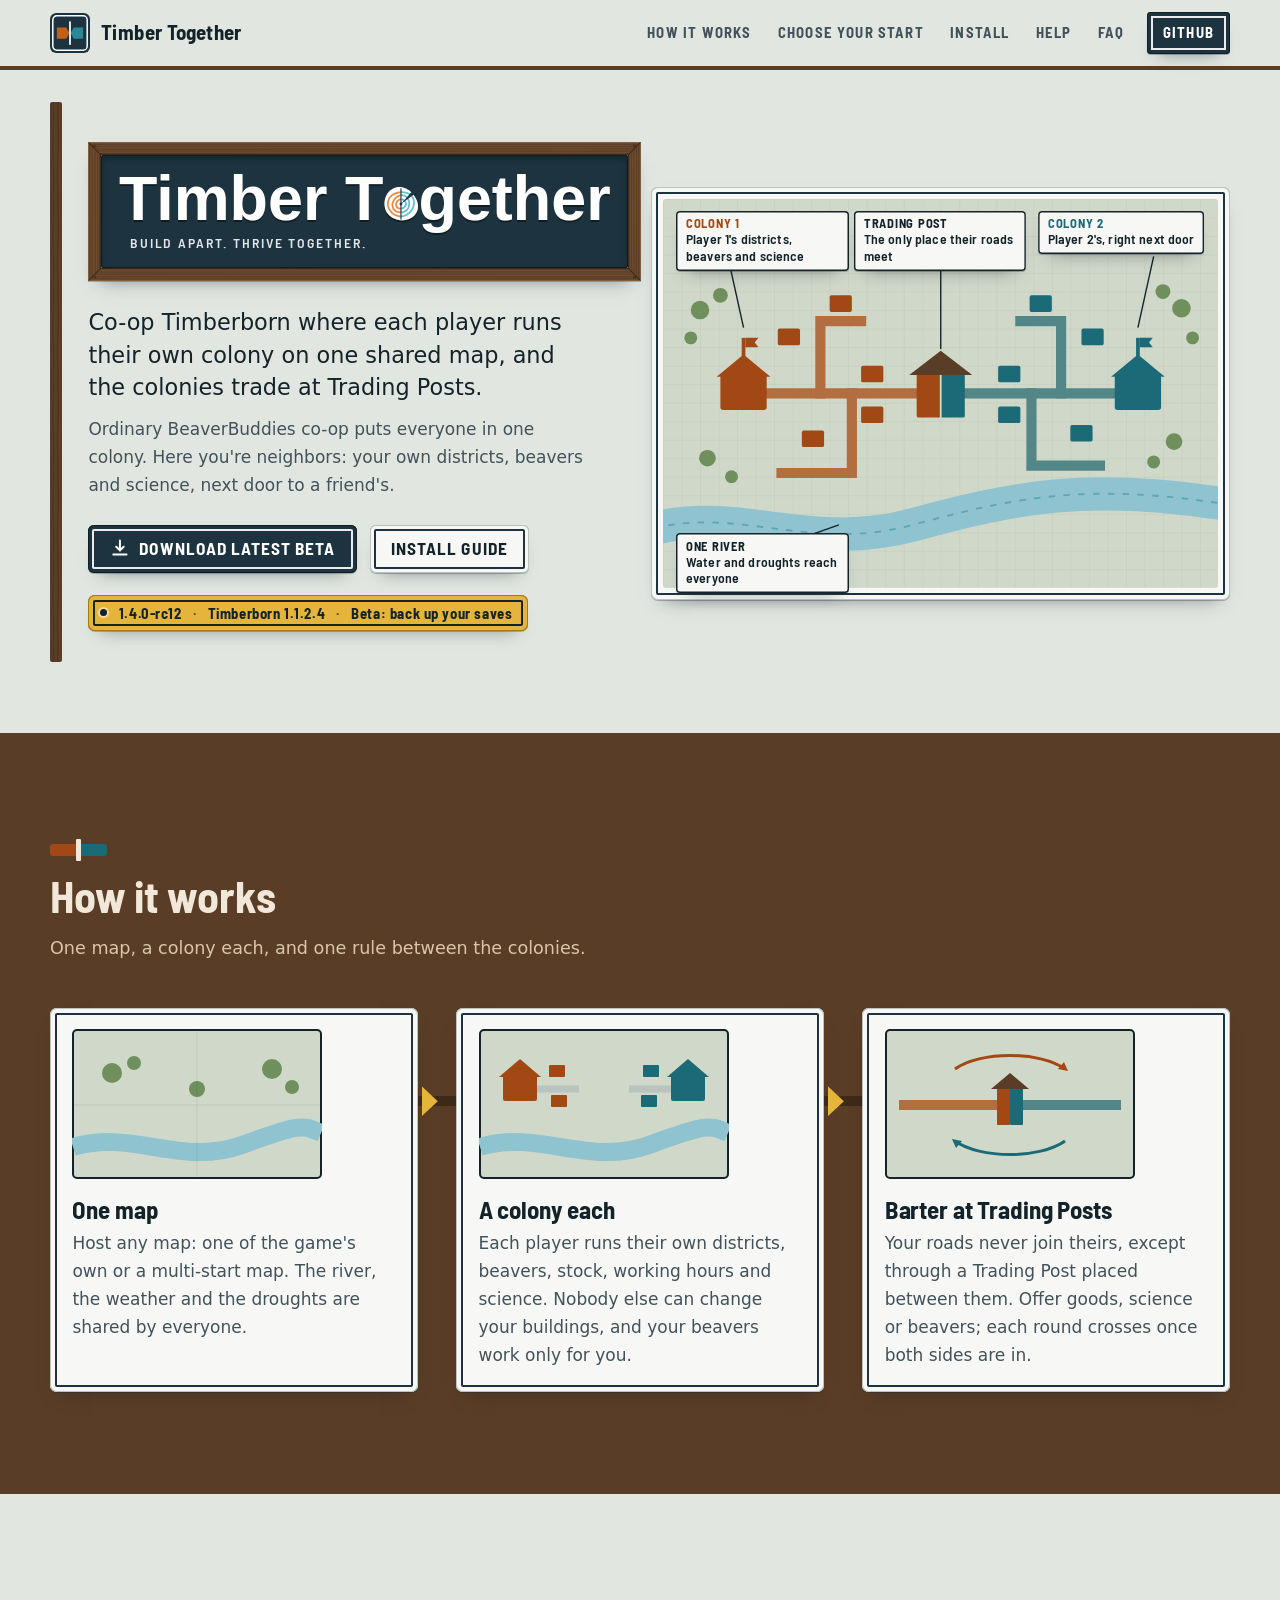
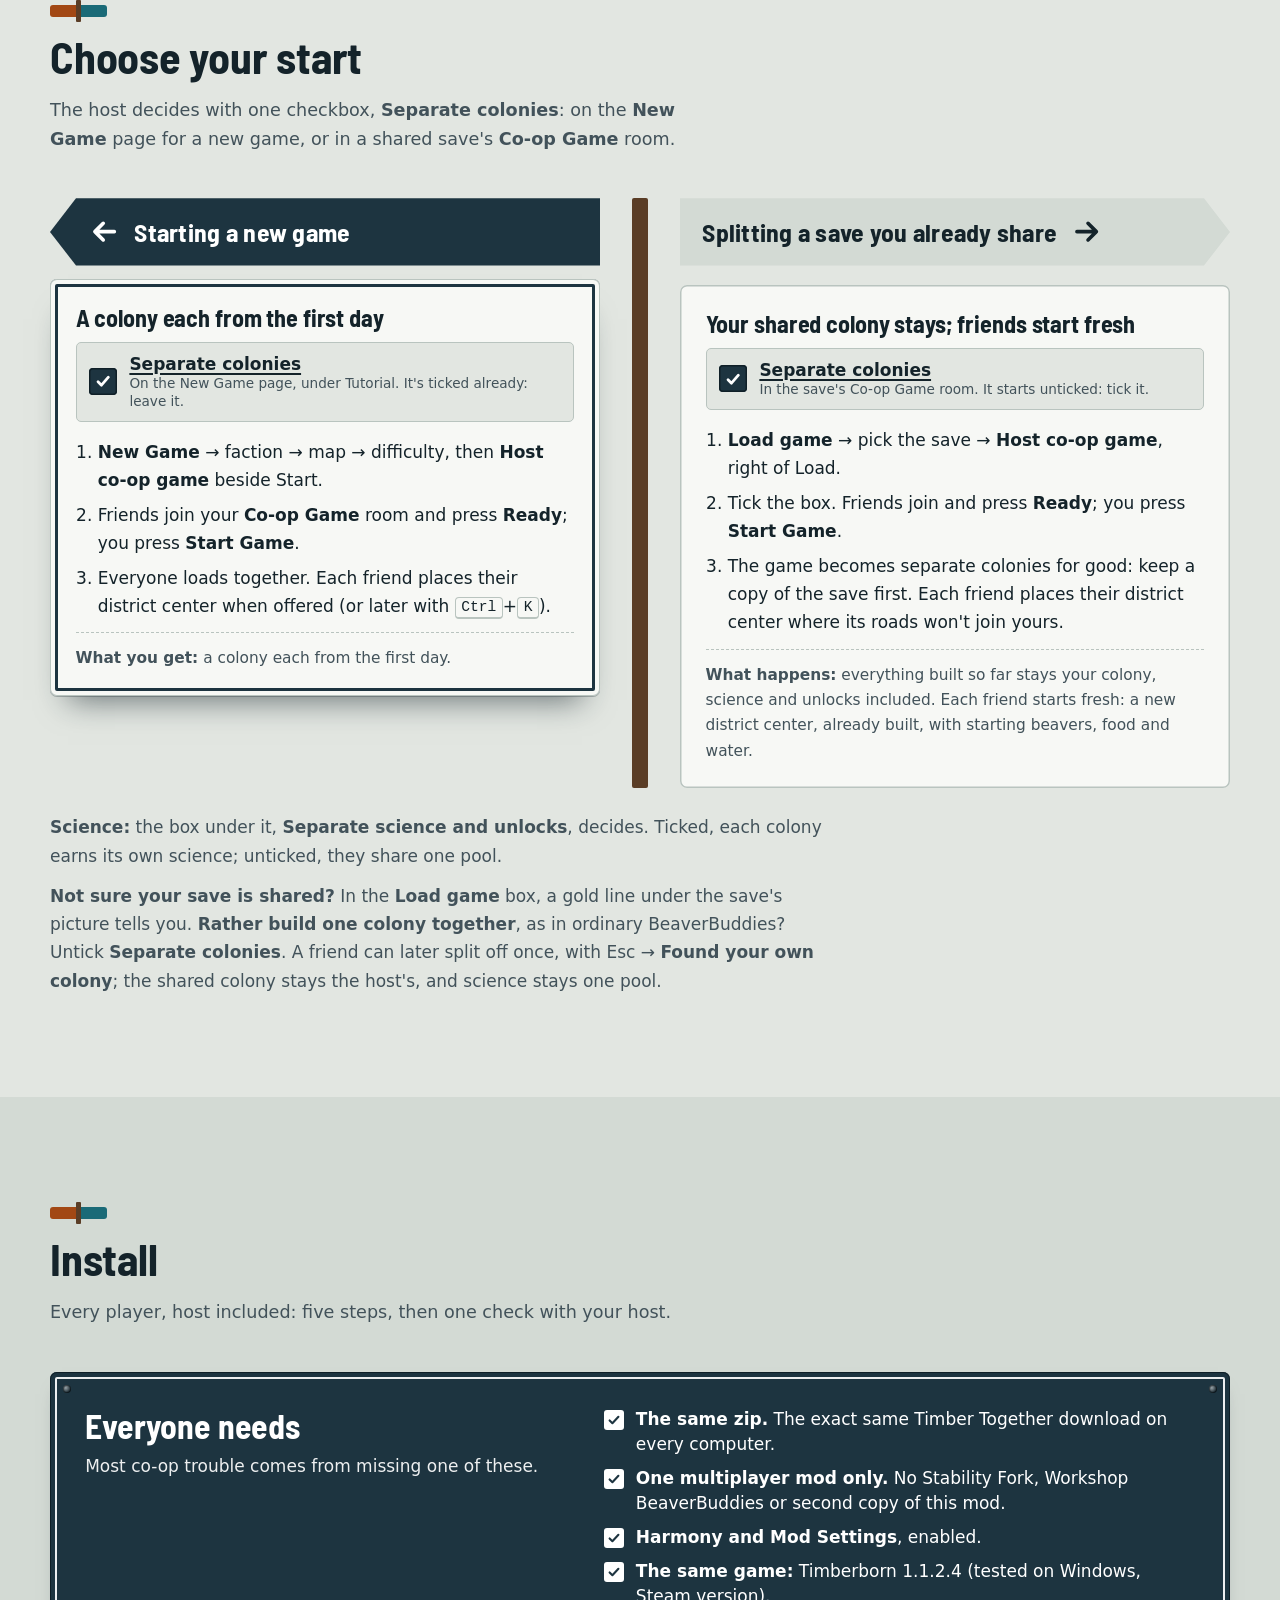
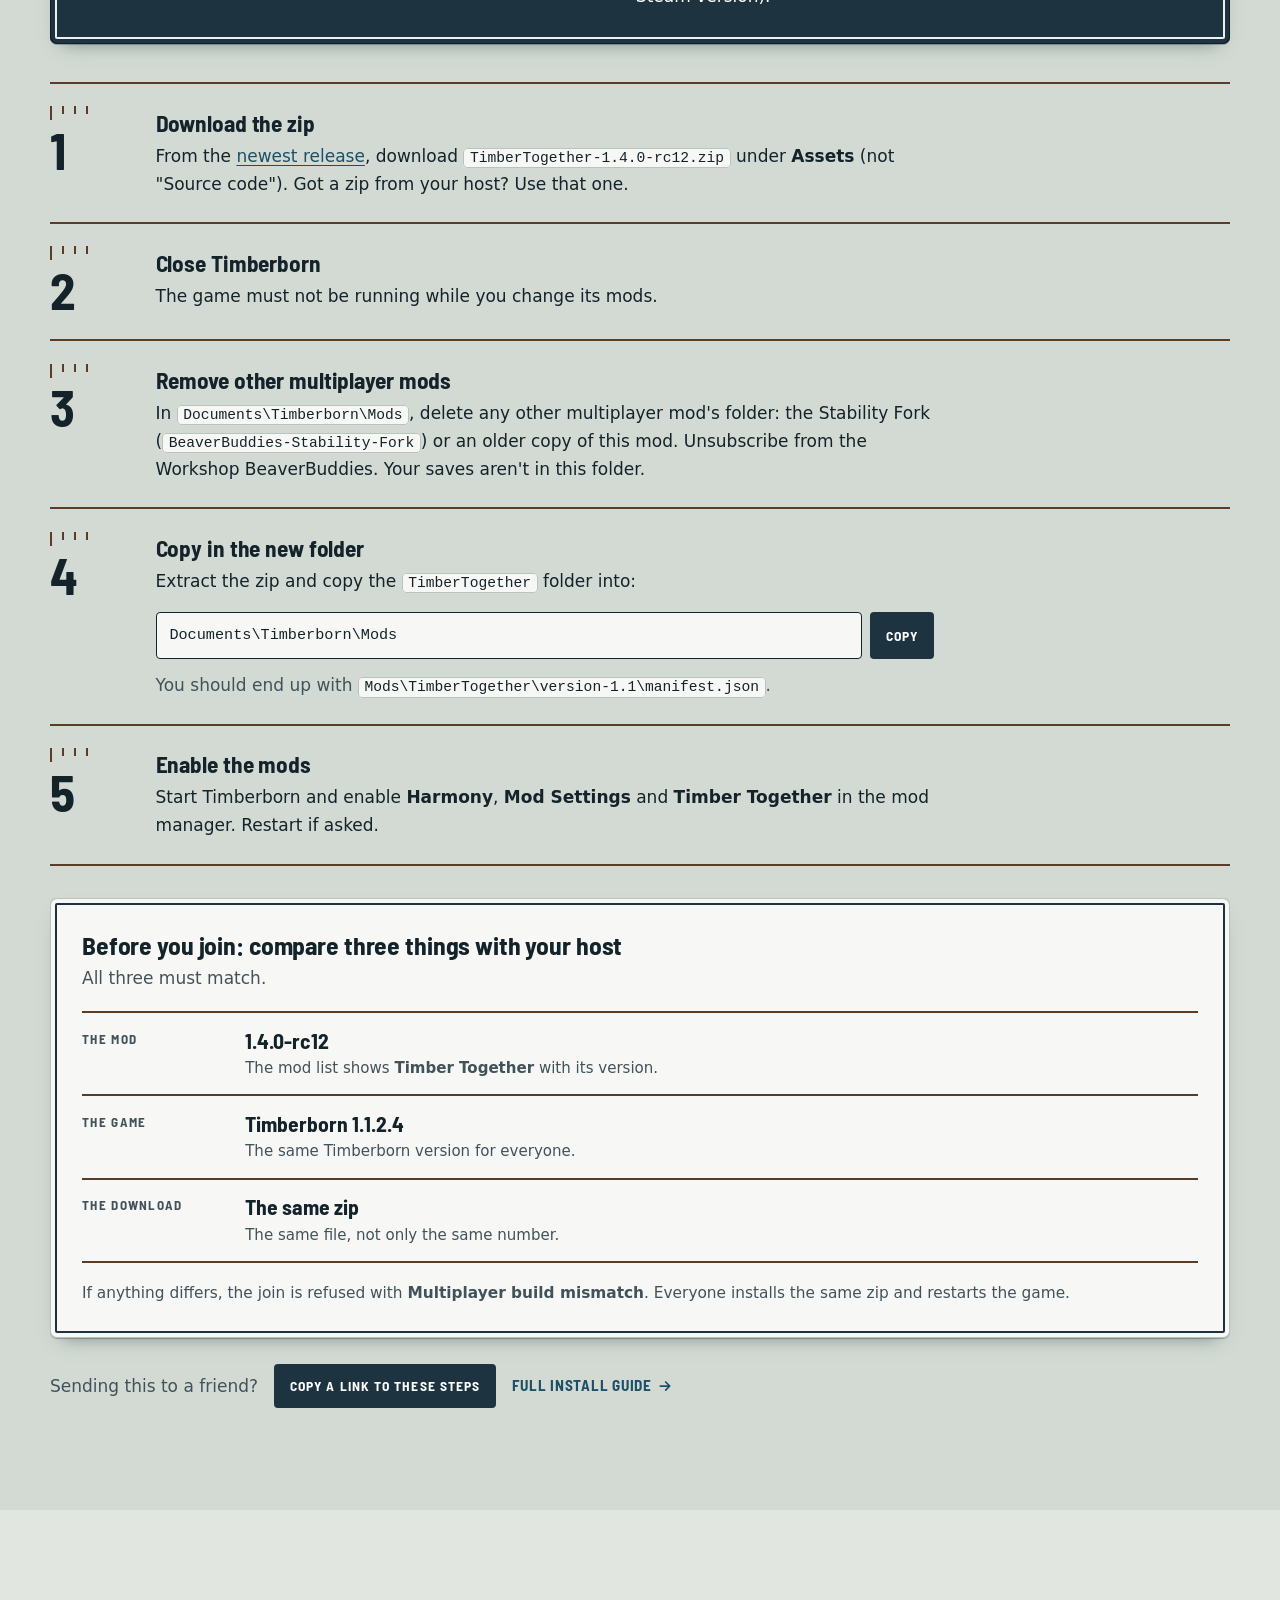
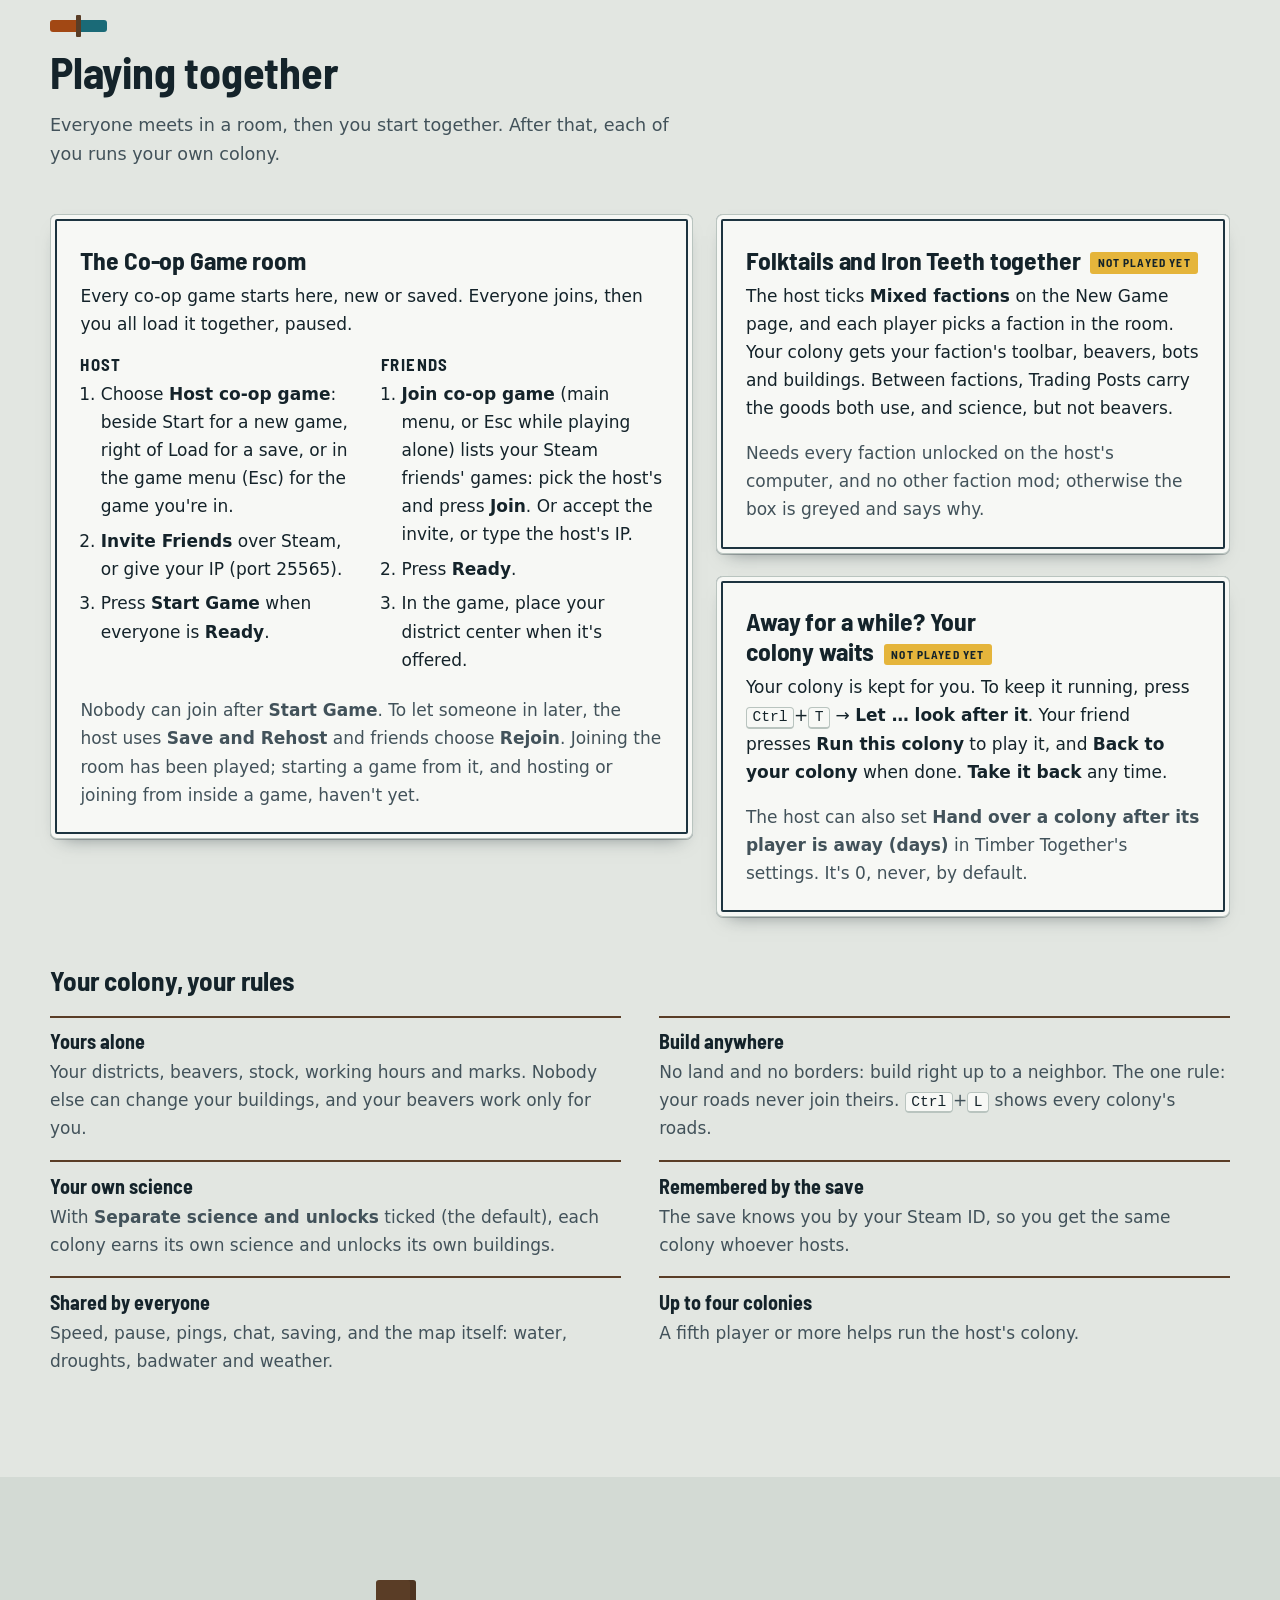
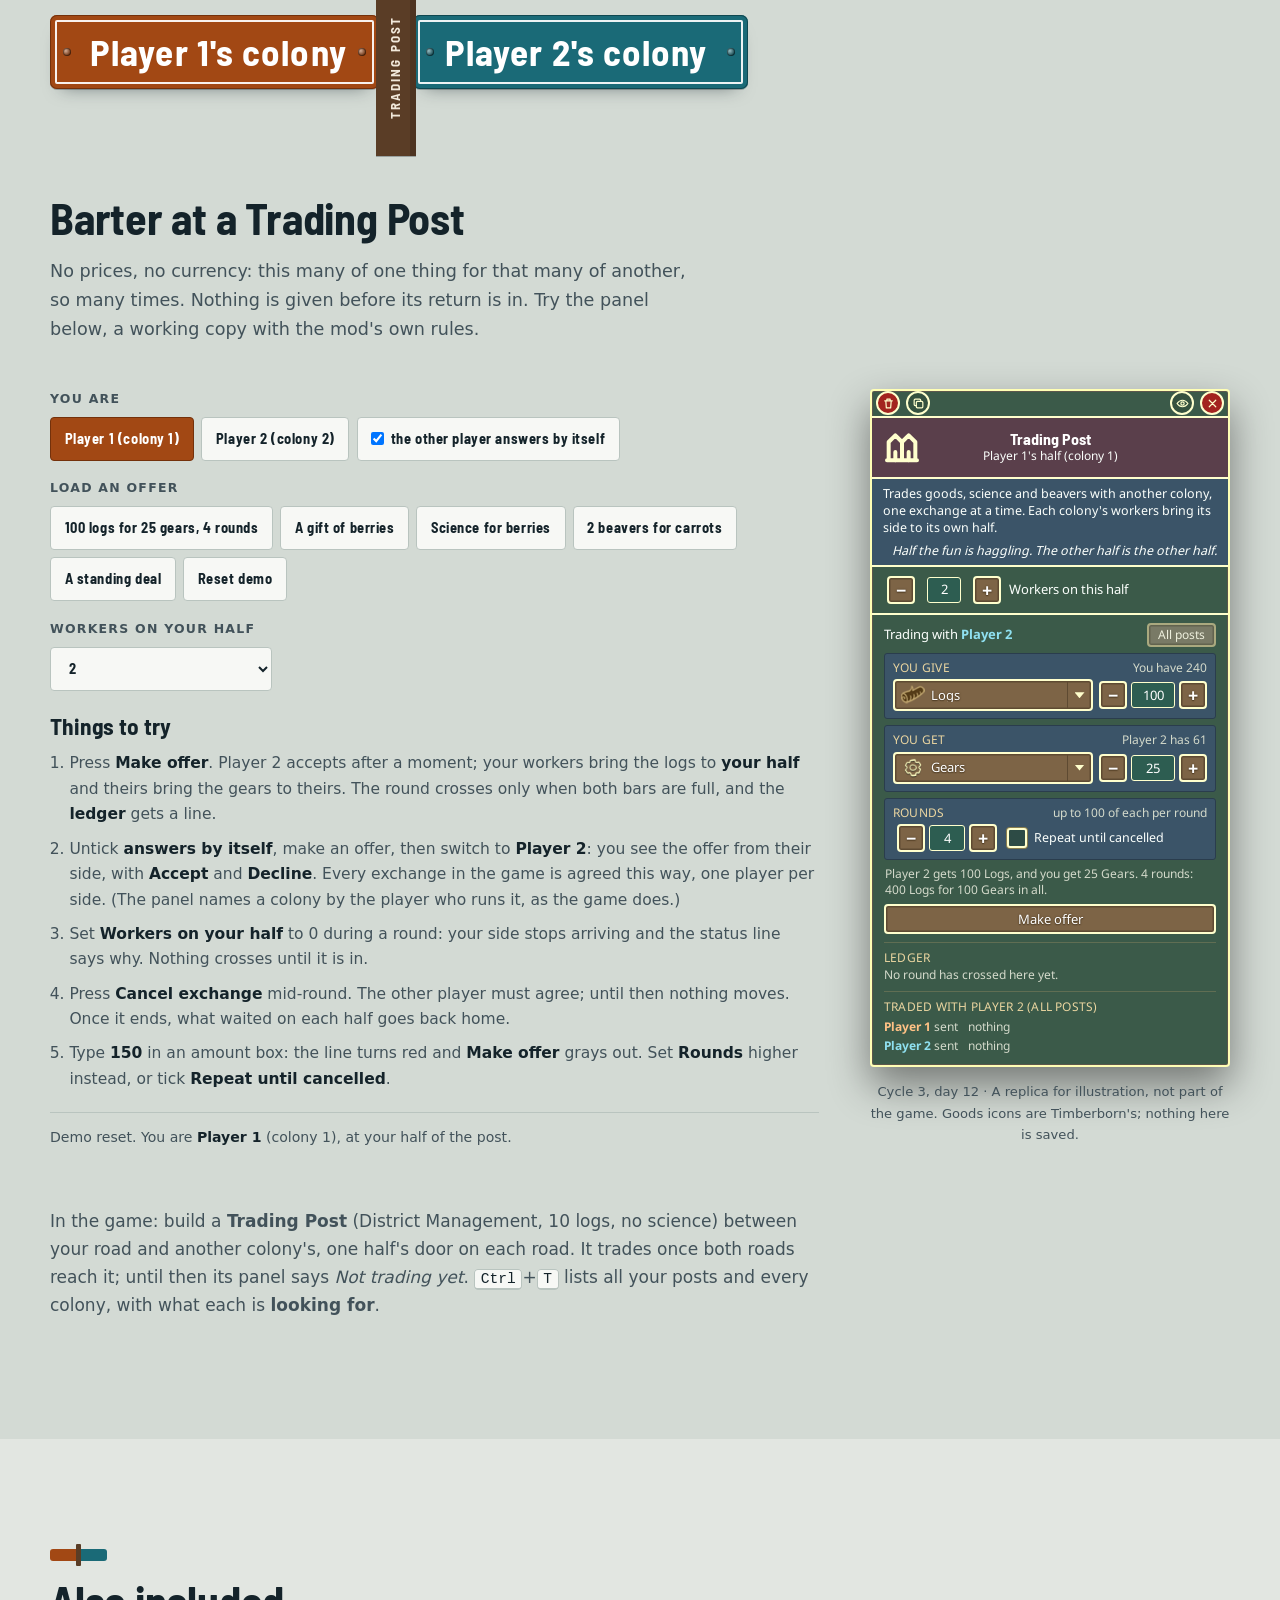
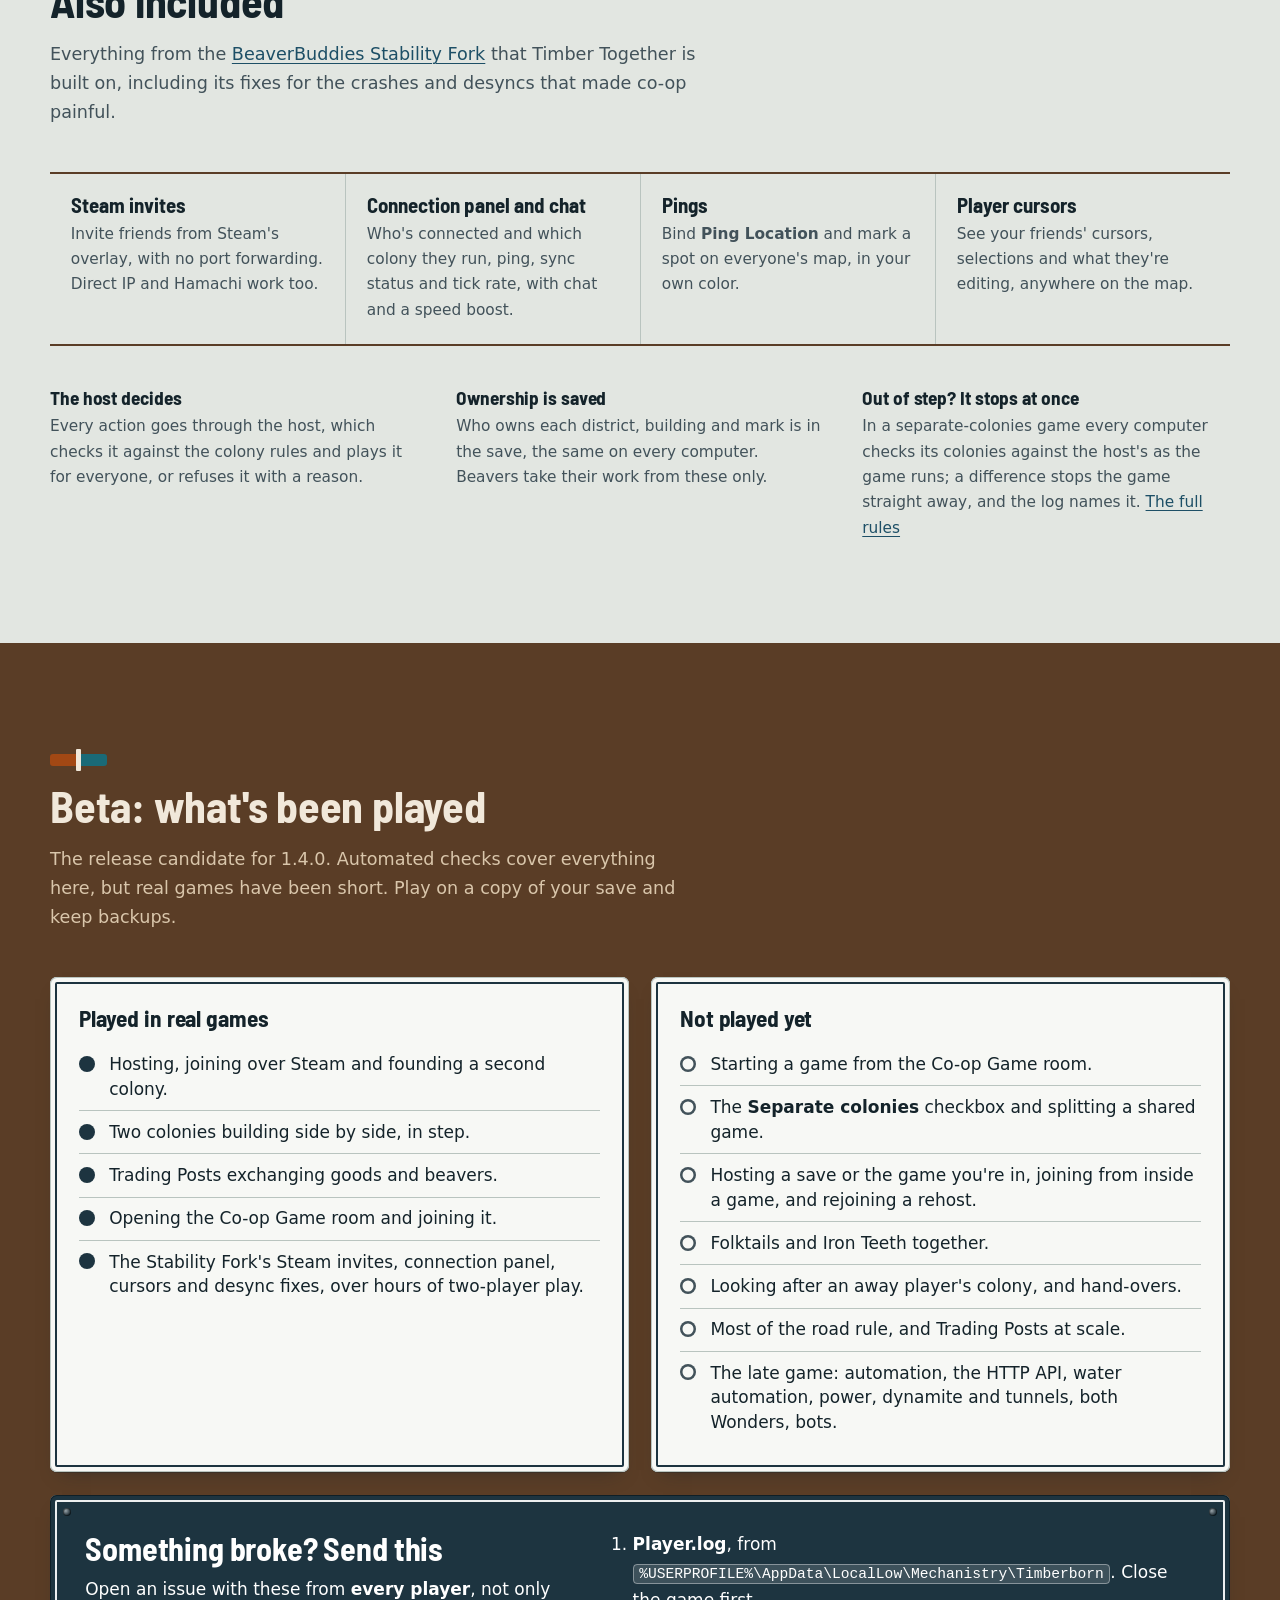
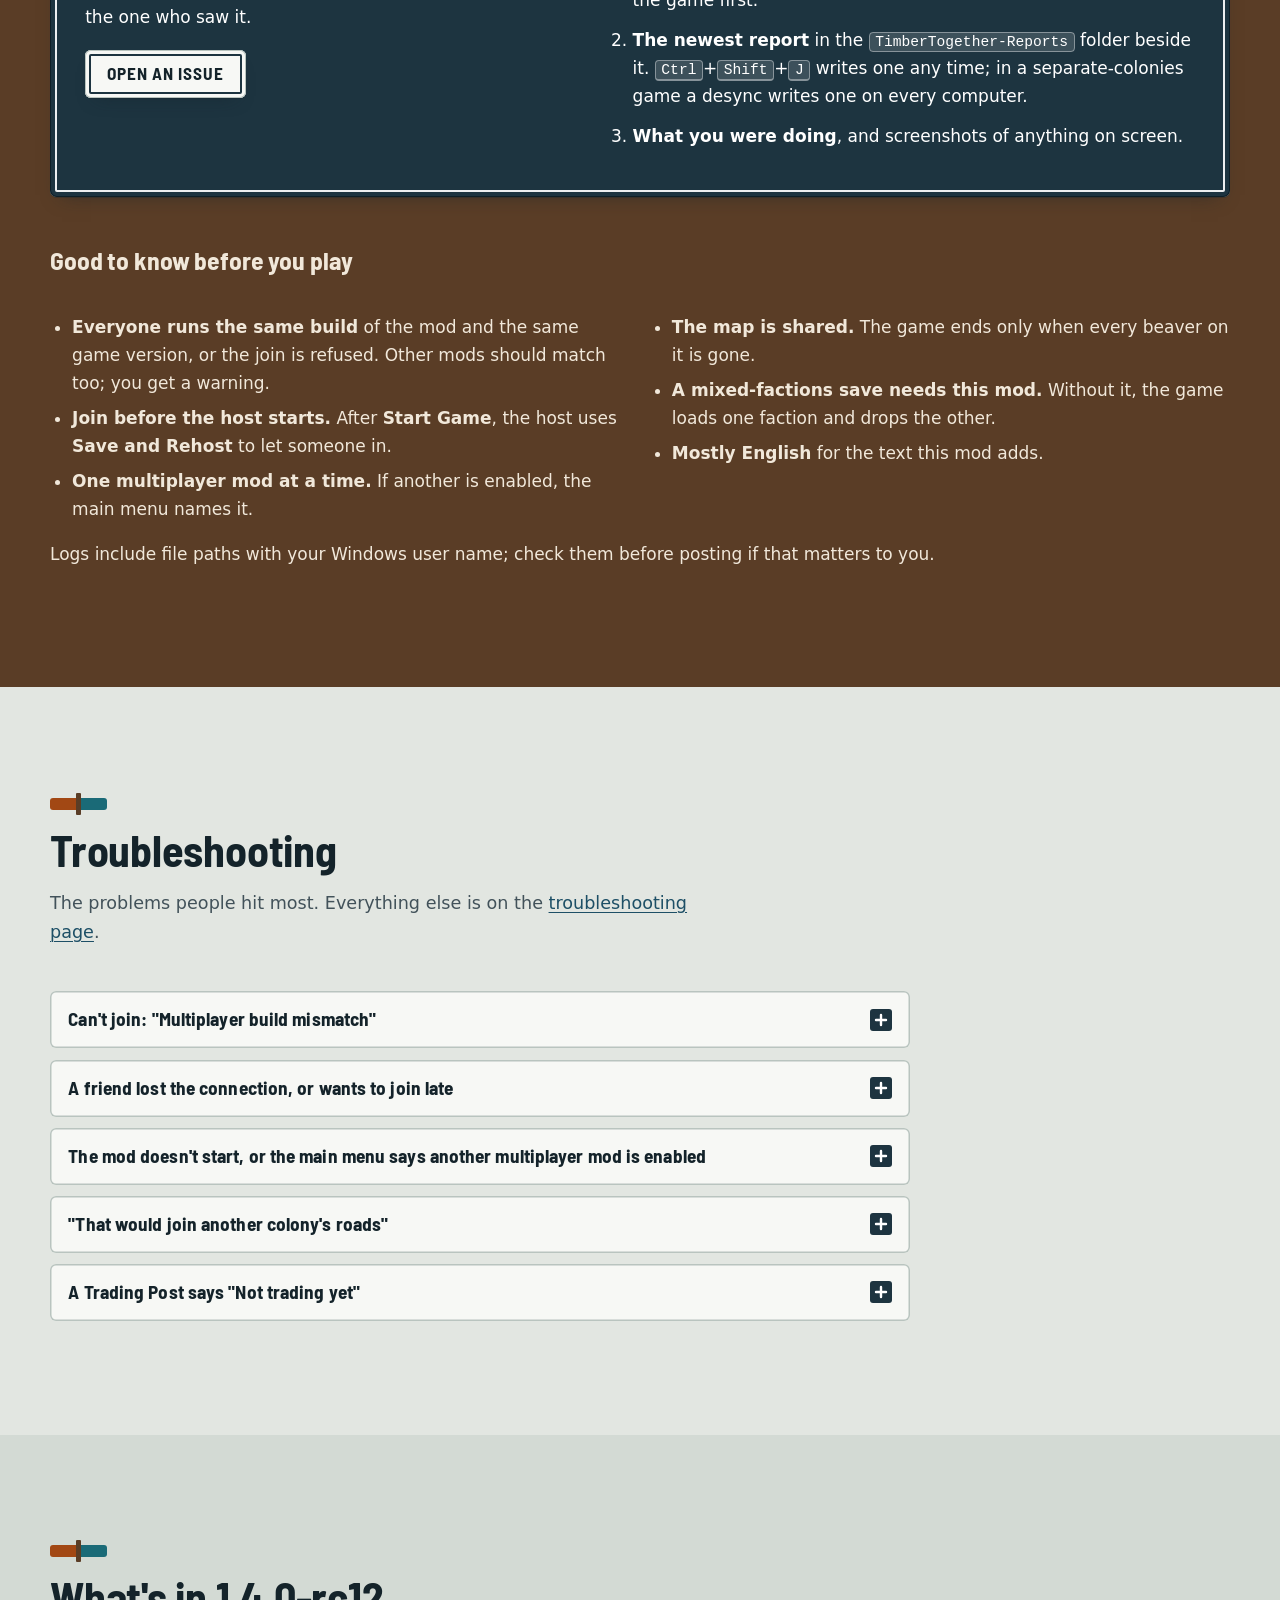
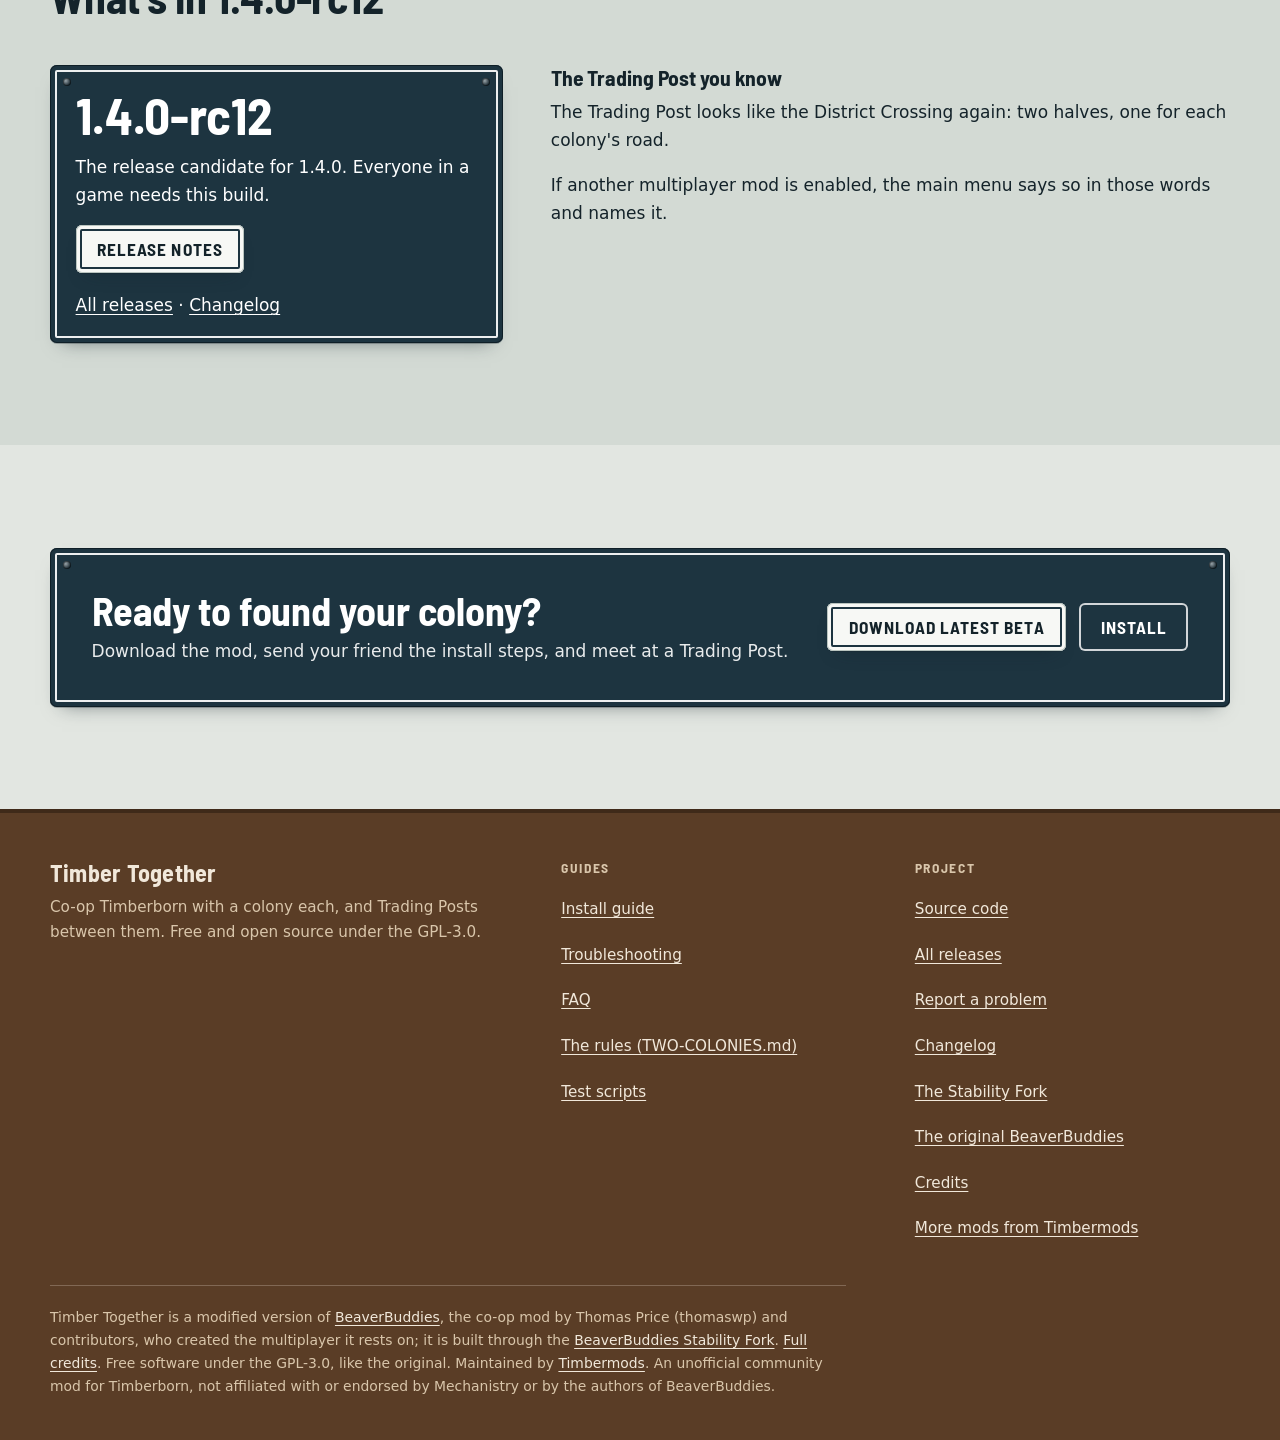
==== commit a4622936: "1.4.0-rc12: the Trading Post is the District Crossing's model again Kyler asked to take out rc10's o" ====
--- a/docs/index.html
+++ b/docs/index.html
@@ -62,7 +62,7 @@
         </a>
         <a class="btn ghost" href="#install">Install guide</a>
       </div>
-      <p class="status-tag plate caution"><span><span data-release="version">1.4.0-rc11</span></span><span>Timberborn 1.1.2.4</span><span>Beta: back up your saves</span></p>
+      <p class="status-tag plate caution"><span><span data-release="version">1.4.0-rc12</span></span><span>Timberborn 1.1.2.4</span><span>Beta: back up your saves</span></p>
     </div>
 
     <figure class="map-figure plate enamel">
@@ -243,7 +243,7 @@
     <ol class="steps">
       <li><div>
         <h3>Download the zip</h3>
-        <p>From the <a href="https://github.com/timbermods/TimberTogether/releases" data-release-href="notes">newest release</a>, download <code><span data-release="asset-name">TimberTogether-1.4.0-rc11.zip</span></code> under <b>Assets</b> (not "Source code"). Got a zip from your host? Use that one.</p>
+        <p>From the <a href="https://github.com/timbermods/TimberTogether/releases" data-release-href="notes">newest release</a>, download <code><span data-release="asset-name">TimberTogether-1.4.0-rc12.zip</span></code> under <b>Assets</b> (not "Source code"). Got a zip from your host? Use that one.</p>
       </div></li>
       <li><div>
         <h3>Close Timberborn</h3>
@@ -269,7 +269,7 @@
       <h3>Before you join: compare three things with your host</h3>
       <p>All three must match.</p>
       <dl class="readings">
-        <div><dt>The mod</dt><dd class="val" data-release="version">1.4.0-rc11</dd><dd class="why">The mod list shows <b>Timber Together</b> with its version.</dd></div>
+        <div><dt>The mod</dt><dd class="val" data-release="version">1.4.0-rc12</dd><dd class="why">The mod list shows <b>Timber Together</b> with its version.</dd></div>
         <div><dt>The game</dt><dd class="val">Timberborn 1.1.2.4</dd><dd class="why">The same Timberborn version for everyone.</dd></div>
         <div><dt>The download</dt><dd class="val">The same zip</dd><dd class="why">The same file, not only the same number.</dd></div>
       </dl>
@@ -418,7 +418,7 @@
         <p class="tp-fine"><span data-clock>Cycle 3, day 12</span> &middot; A replica for illustration, not part of the game. Goods icons are Timberborn's; nothing here is saved.</p>
       </div>
     </div>
-    <p class="muted" style="margin-top:2rem;max-width:72ch">In the game: build a <b>Trading Post</b> (District Management, 10 logs, no science) between your road and another colony's, one half's door on each road. Its two halves make it 3 wide and 4 deep, with a door at each end. It trades once both roads reach it; until then its panel says <i>Not trading yet</i>. <kbd>Ctrl</kbd>+<kbd>T</kbd> lists all your posts and every colony, with what each is <b>looking for</b>.</p>
+    <p class="muted" style="margin-top:2rem;max-width:72ch">In the game: build a <b>Trading Post</b> (District Management, 10 logs, no science) between your road and another colony's, one half's door on each road. It trades once both roads reach it; until then its panel says <i>Not trading yet</i>. <kbd>Ctrl</kbd>+<kbd>T</kbd> lists all your posts and every colony, with what each is <b>looking for</b>.</p>
   </div>
 </section>
 
@@ -471,7 +471,6 @@
           <li>Hosting a save or the game you're in, joining from inside a game, and rejoining a rehost.</li>
           <li>Folktails and Iron Teeth together.</li>
           <li>Looking after an away player's colony, and hand-overs.</li>
-          <li>The Trading Post's own model and its 3 × 2 halves.</li>
           <li>Most of the road rule, and Trading Posts at scale.</li>
           <li>The late game: automation, the HTTP API, water automation, power, dynamite and tunnels, both Wonders, bots.</li>
         </ul>
@@ -550,22 +549,21 @@
   <div class="wrap">
     <div class="head">
       <div class="marker" aria-hidden="true"><i></i><b></b><i></i></div>
-      <h2 id="release-h">What's in <span data-release="version">1.4.0-rc11</span></h2>
+      <h2 id="release-h">What's in <span data-release="version">1.4.0-rc12</span></h2>
     </div>
     <div class="release">
       <div class="plate grommets">
-        <span class="ver" data-release="version">1.4.0-rc11</span>
+        <span class="ver" data-release="version">1.4.0-rc12</span>
         <p>The release candidate for 1.4.0. Everyone in a game needs this build.</p>
         <div class="btn-row">
           <a class="btn ghost" href="https://github.com/timbermods/TimberTogether/releases" data-release-href="notes">Release notes</a>
         </div>
         <p style="margin:1.1rem 0 0"><a href="https://github.com/timbermods/TimberTogether/releases">All releases</a> &middot; <a href="https://github.com/timbermods/TimberTogether/blob/main/STABILITY-CHANGELOG.md">Changelog</a></p>
       </div>
-      <div class="measure" data-release-pinned="1.4.0-rc11">
-        <h3>A Trading Post of its own</h3>
-        <p>Each faction's Trading Post has its own model: a hall under one roof, thatched for Folktails and roofed with planks for Iron Teeth. Each colony's half is 3 × 2, so the whole post is 3 wide and 4 deep, with a door at each end.</p>
+      <div class="measure" data-release-pinned="1.4.0-rc12">
+        <h3>The Trading Post you know</h3>
+        <p>The Trading Post looks like the District Crossing again: two halves, one for each colony's road.</p>
         <p>If another multiplayer mod is enabled, the main menu says so in those words and names it.</p>
-        <p class="muted">The new model hasn't been played yet; <a href="https://github.com/timbermods/TimberTogether/blob/main/ALPHA-TEST-SCRIPTS.md">Script A</a> walks through it.</p>
       </div>
     </div>
   </div>
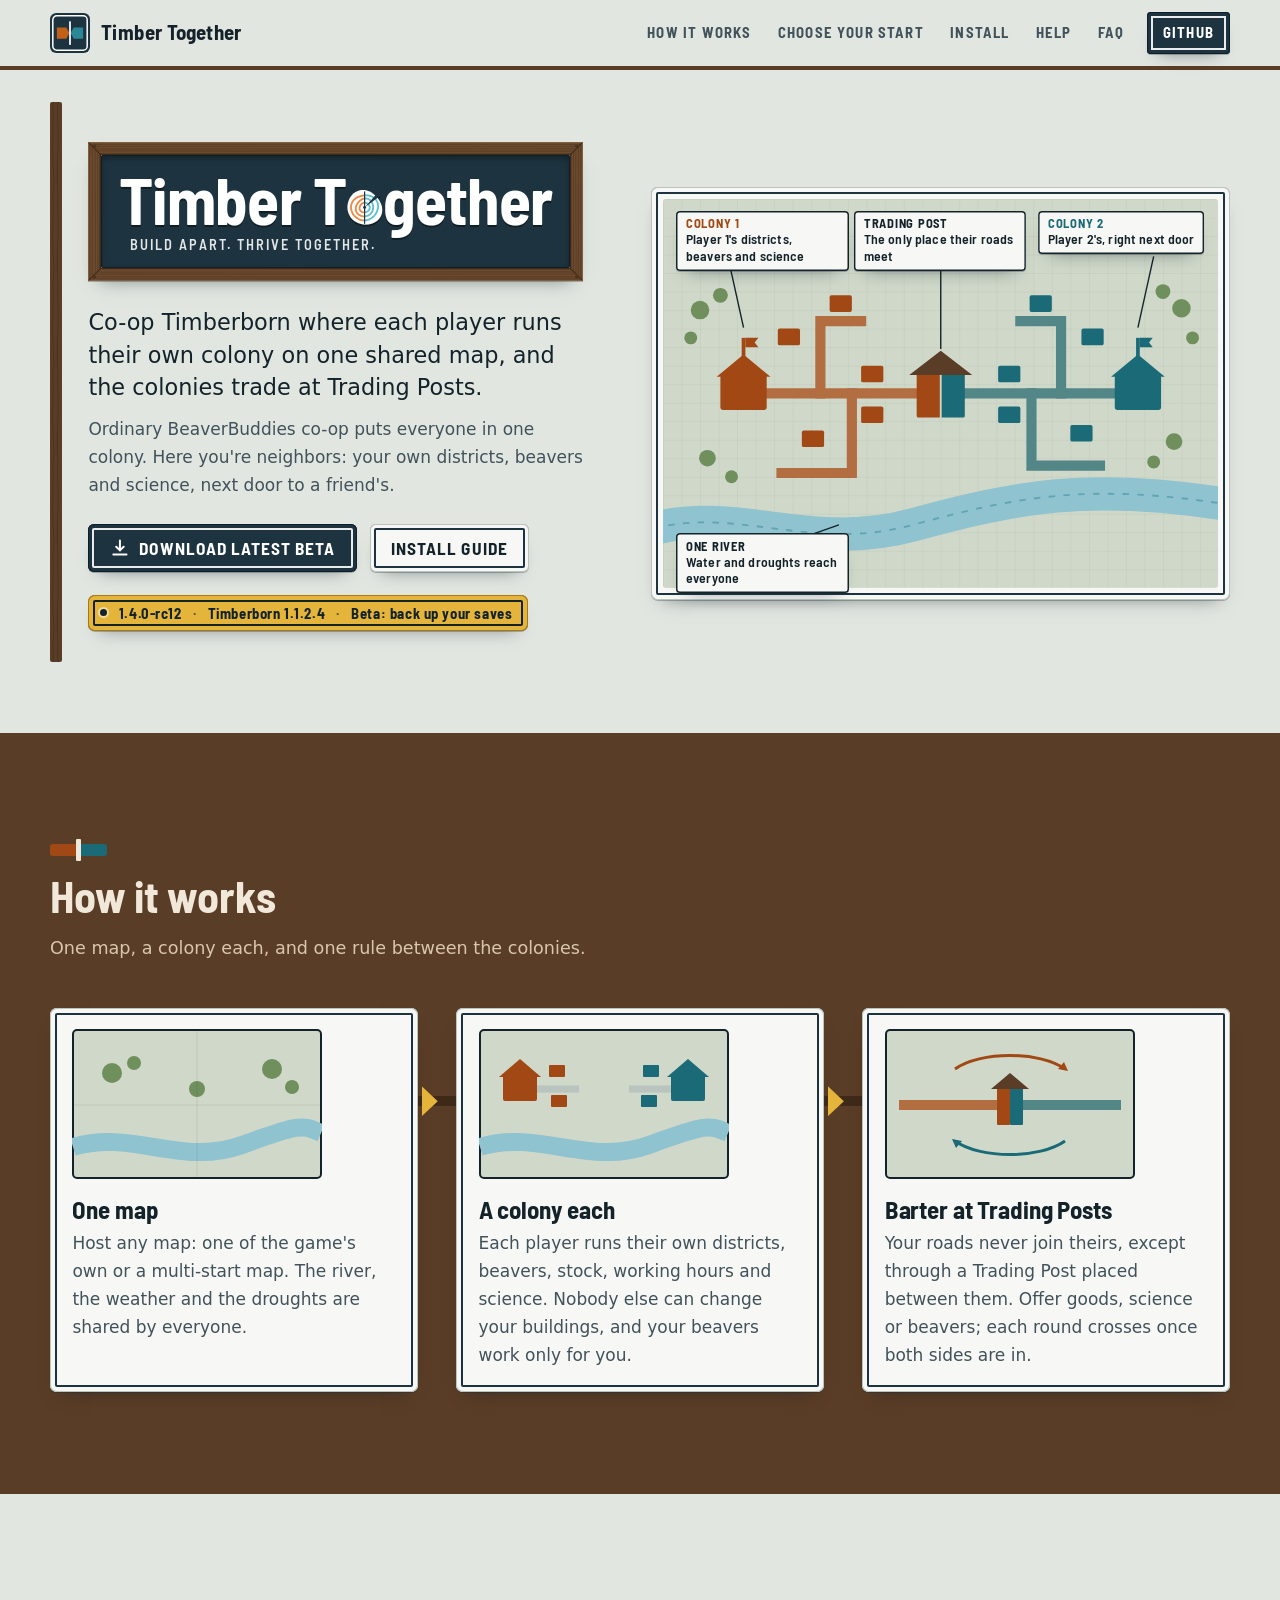
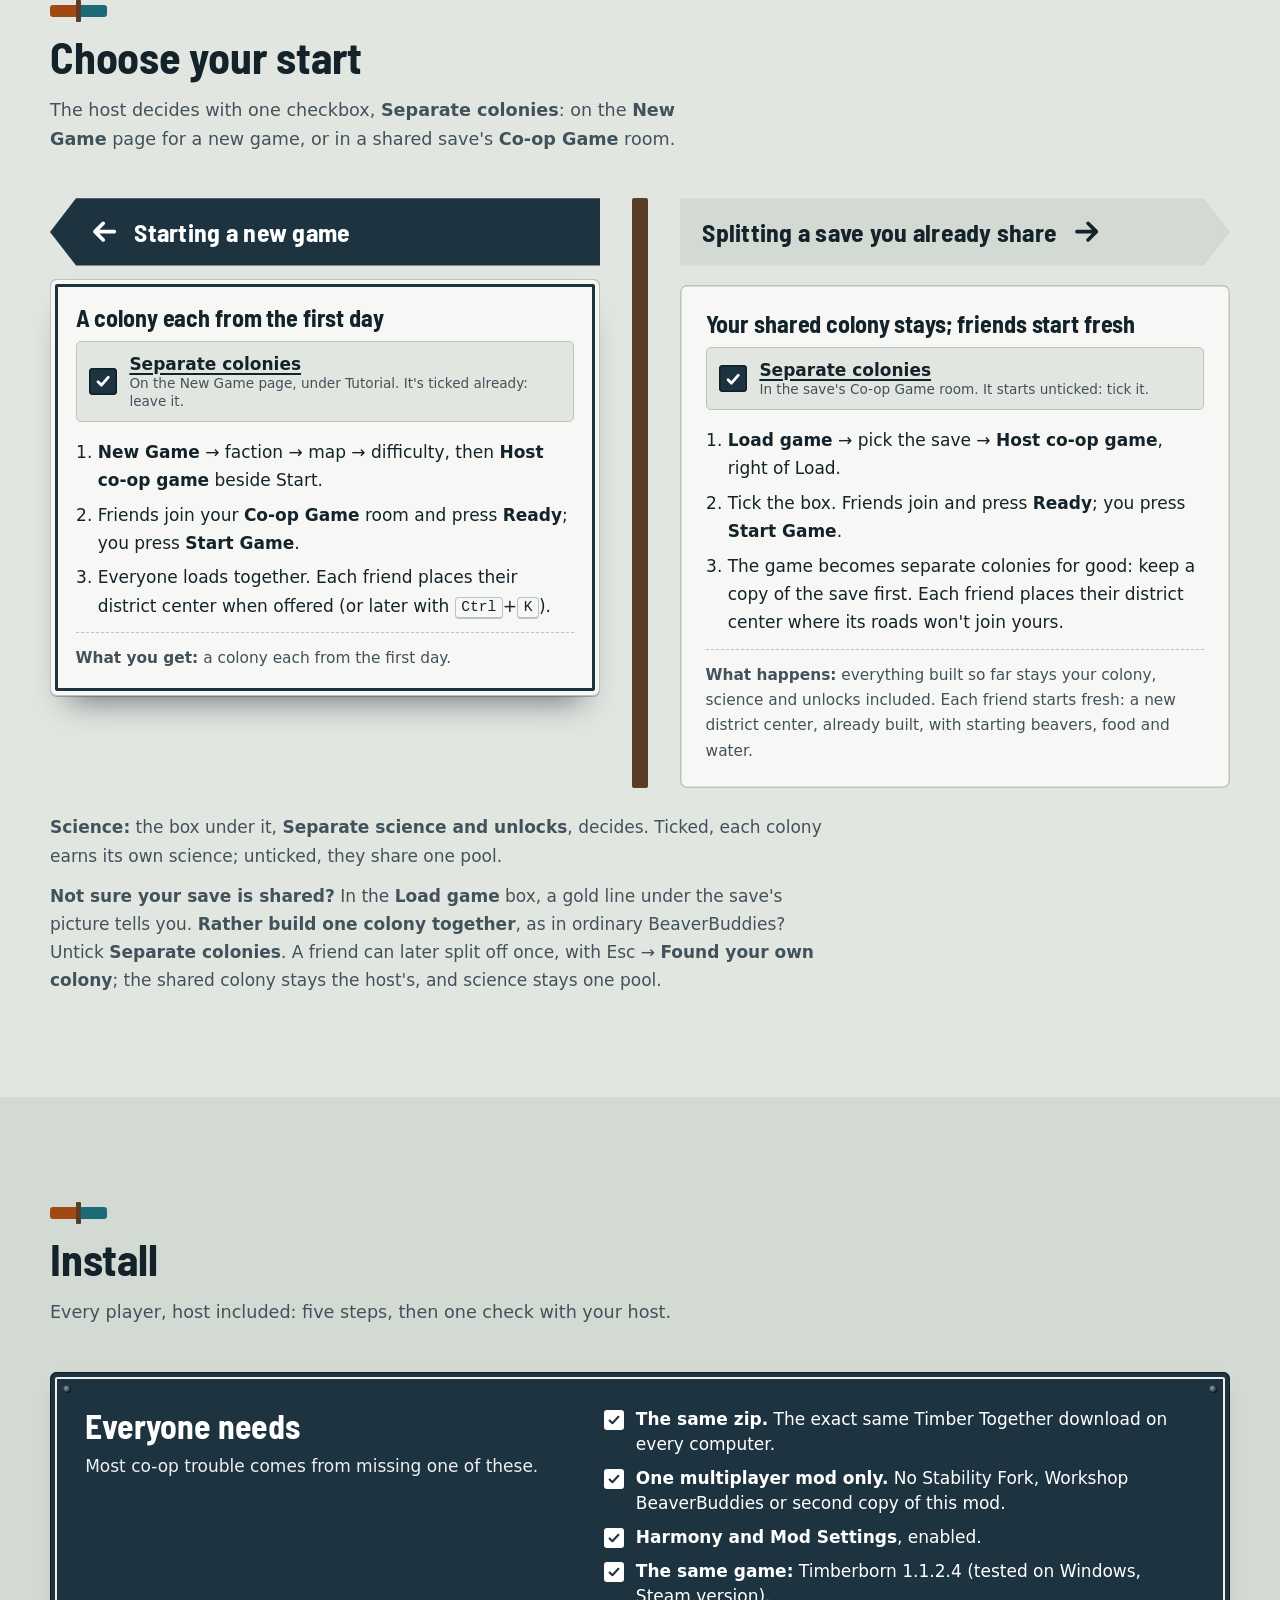
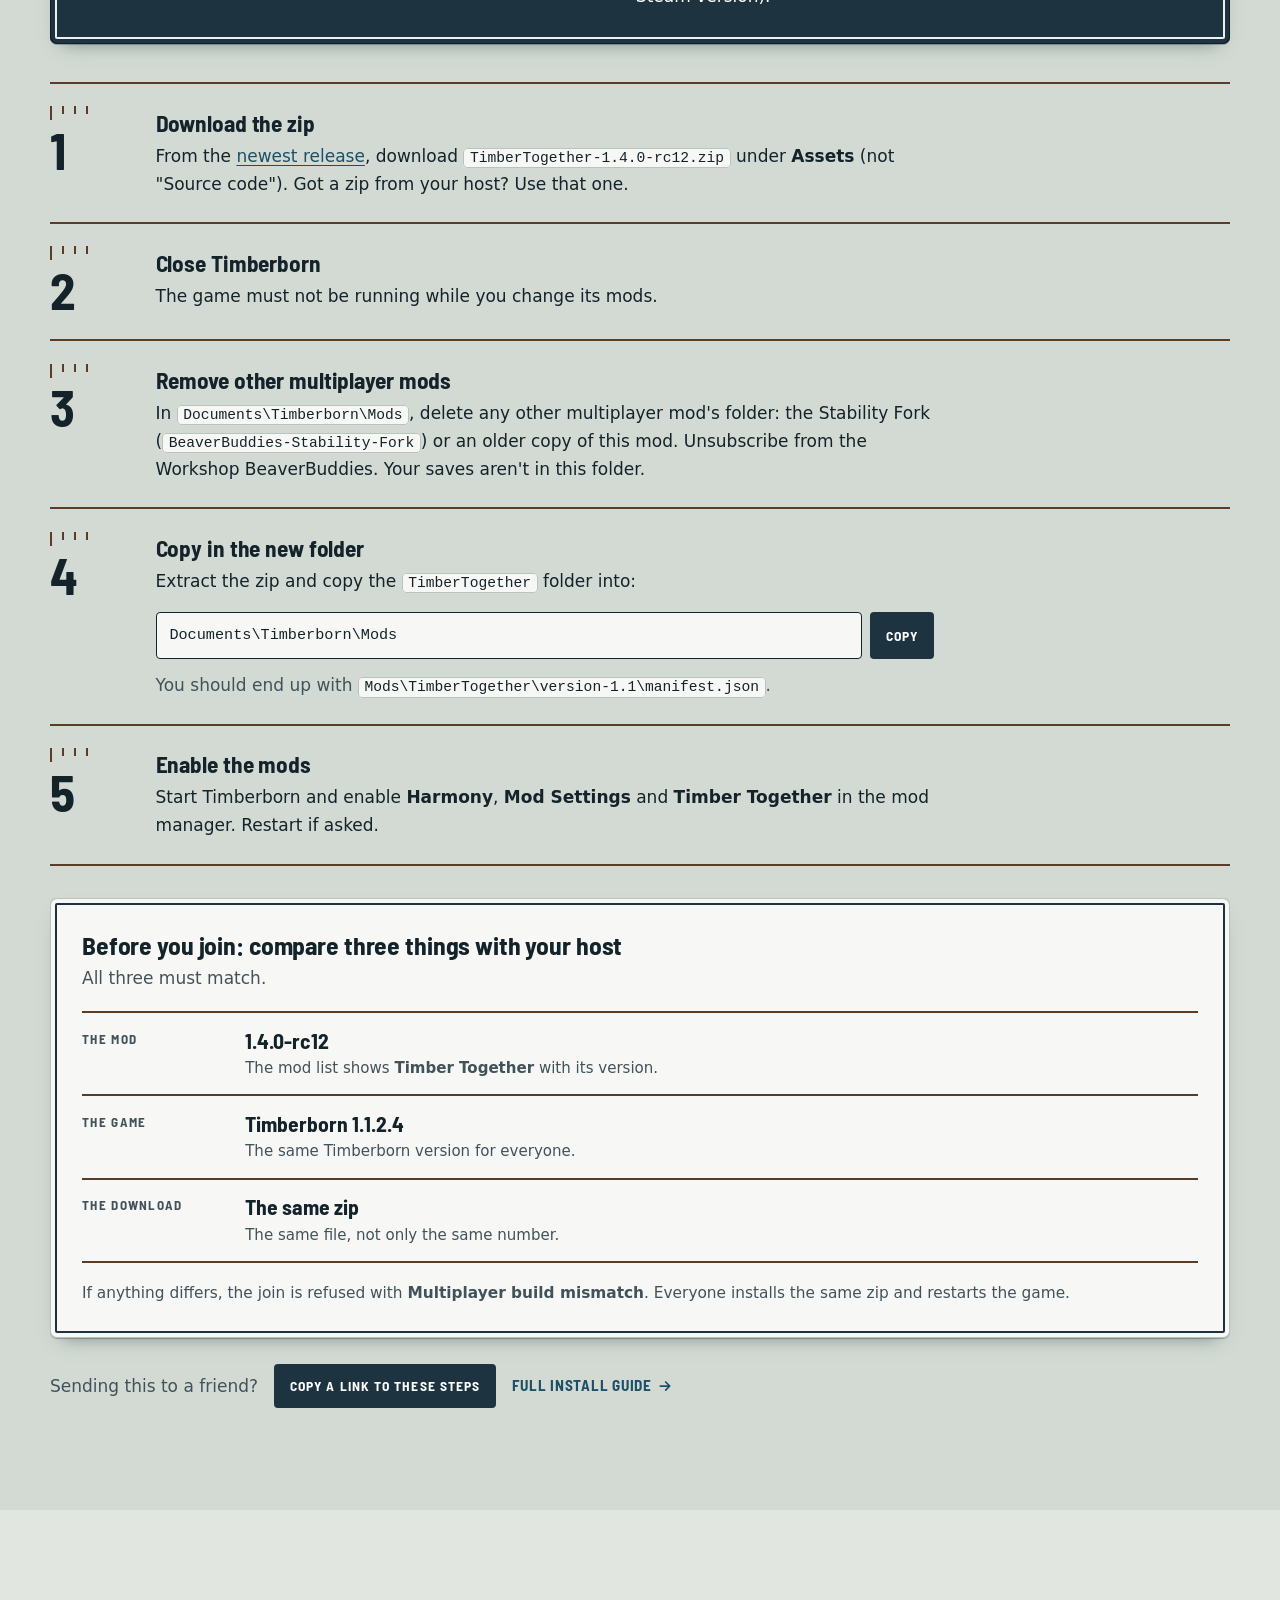
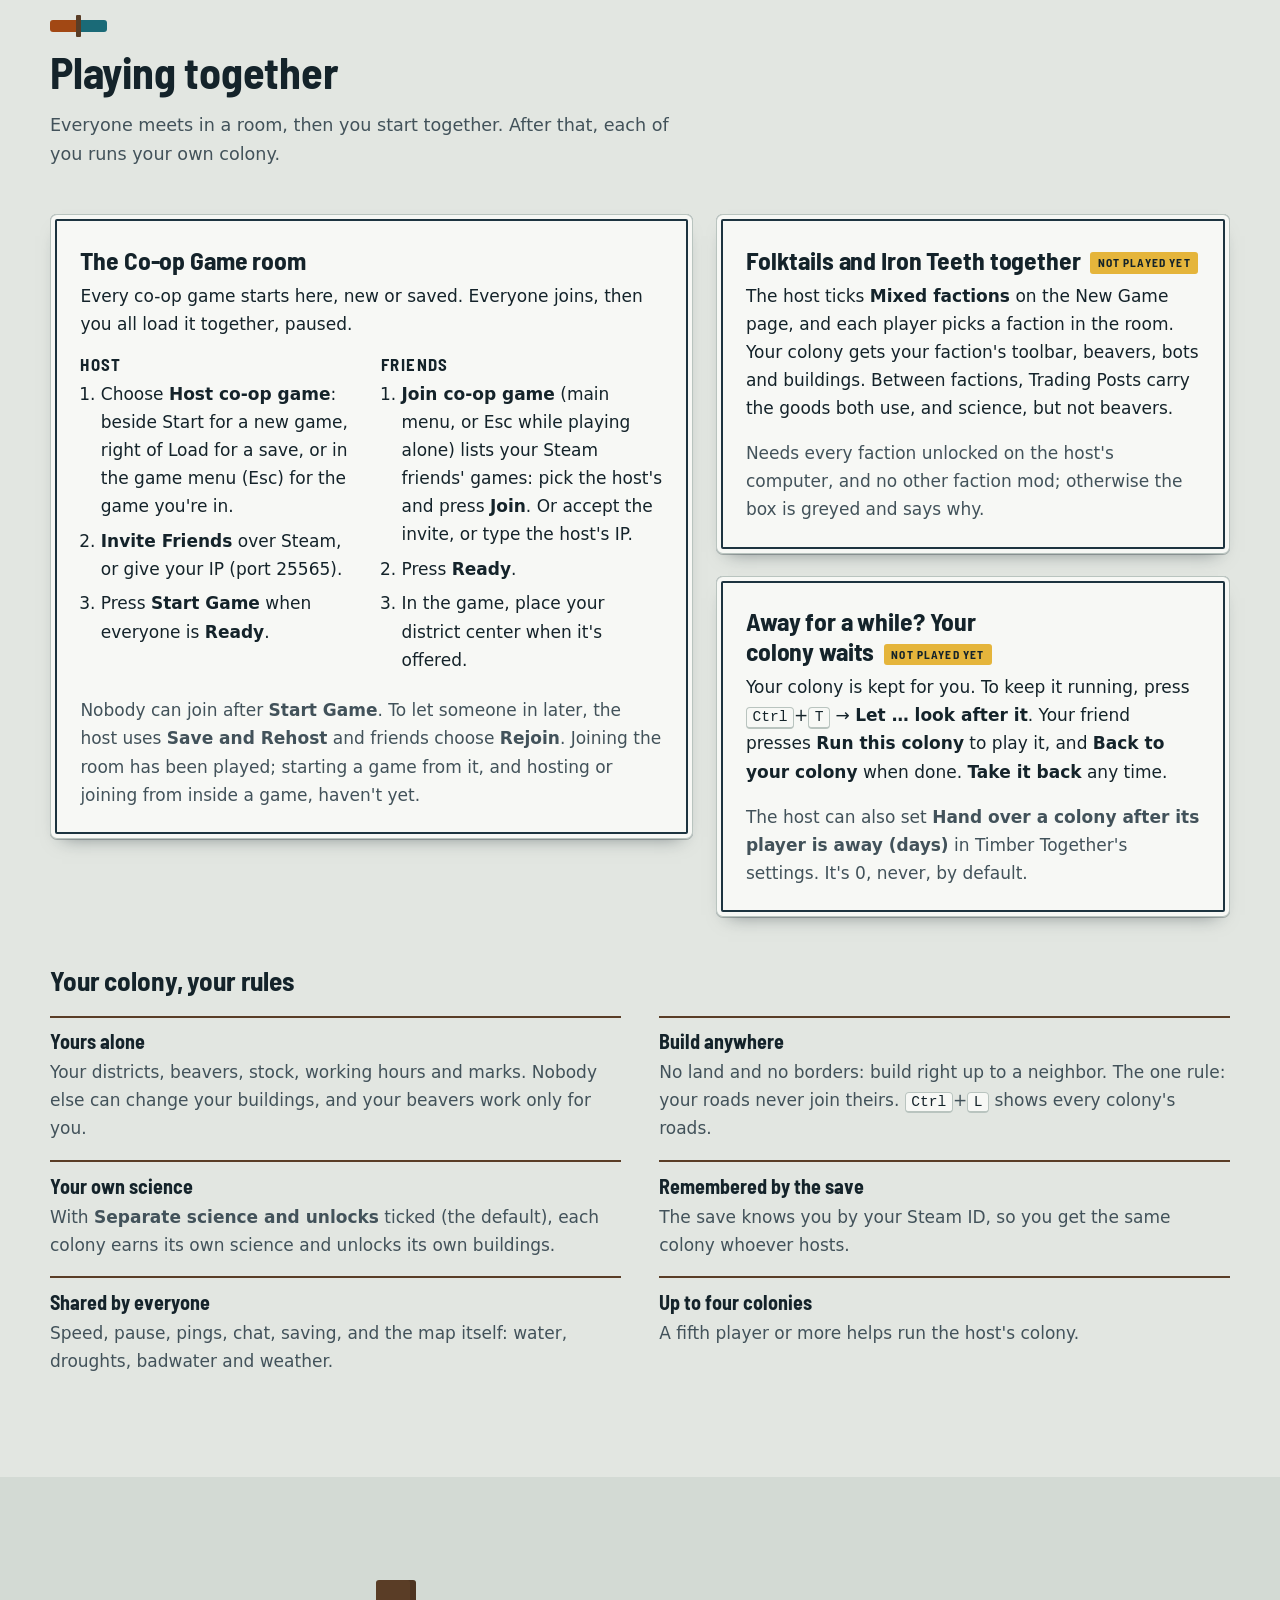
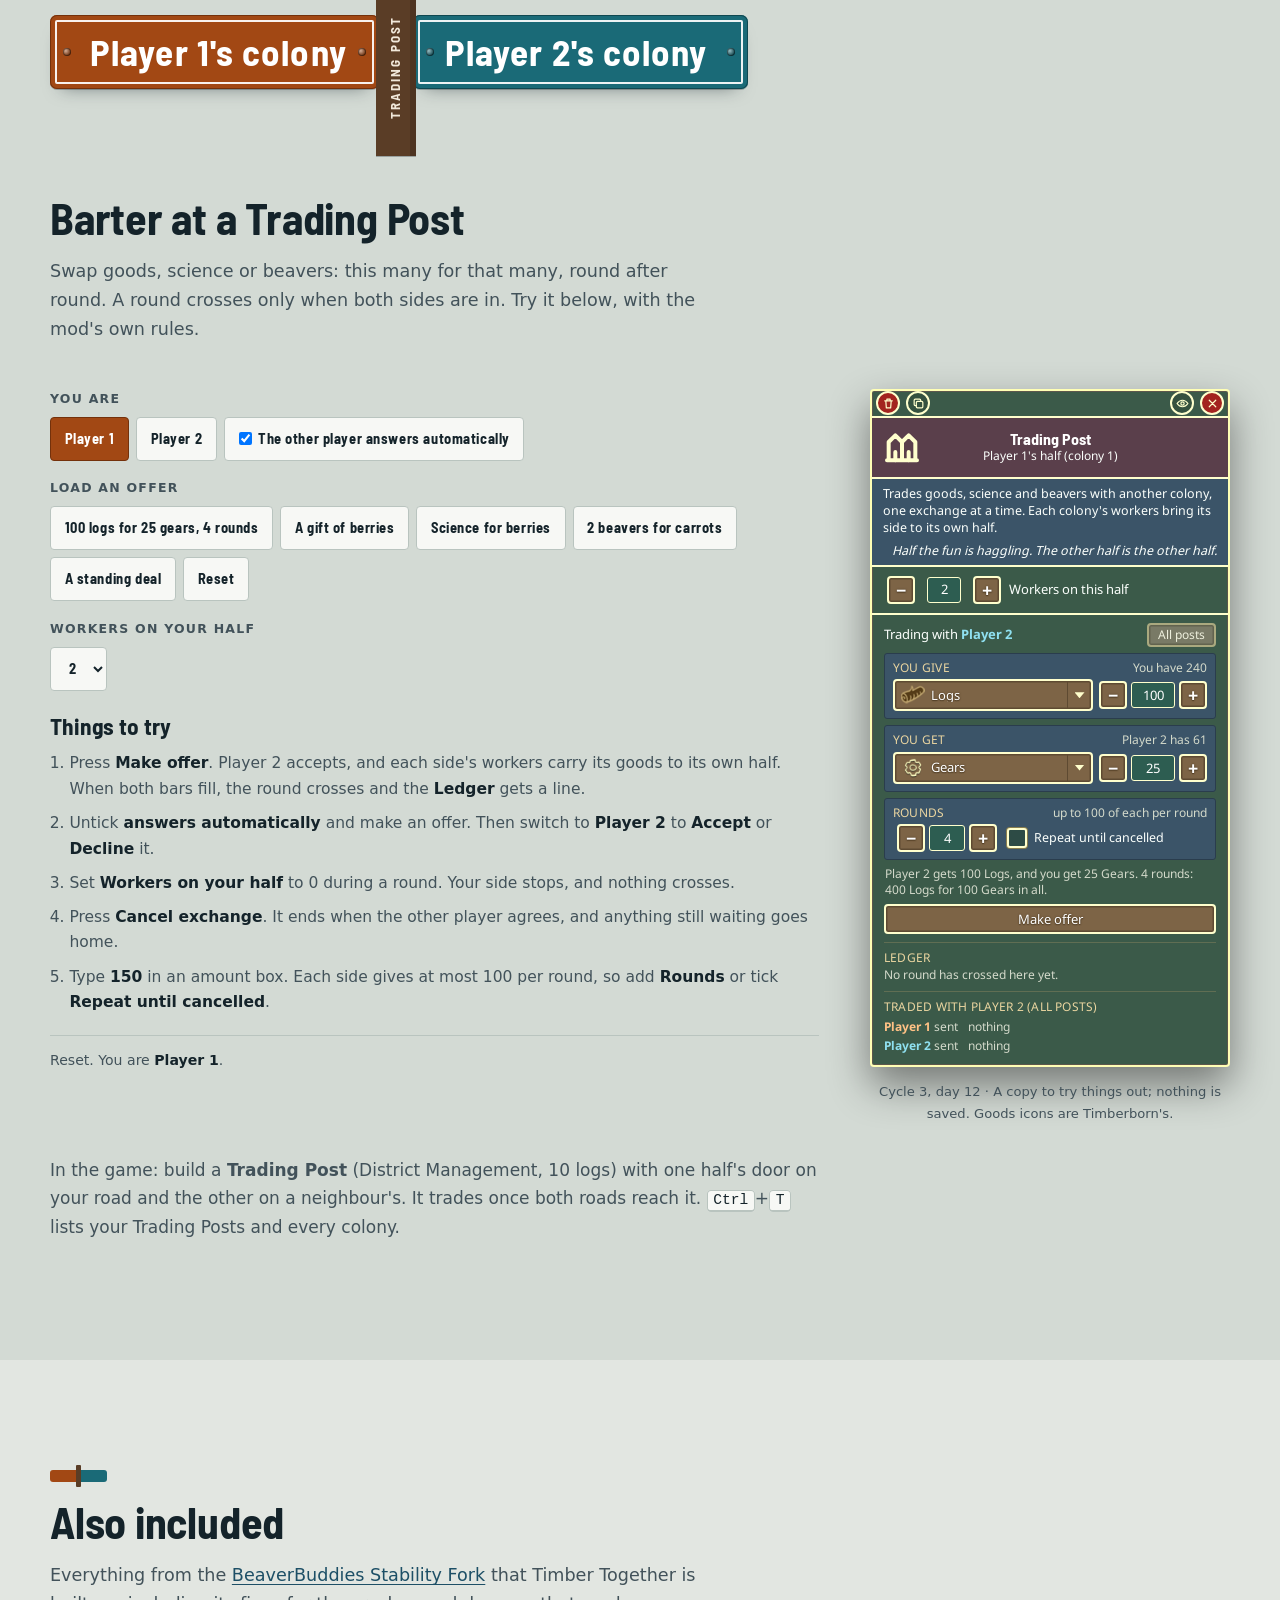
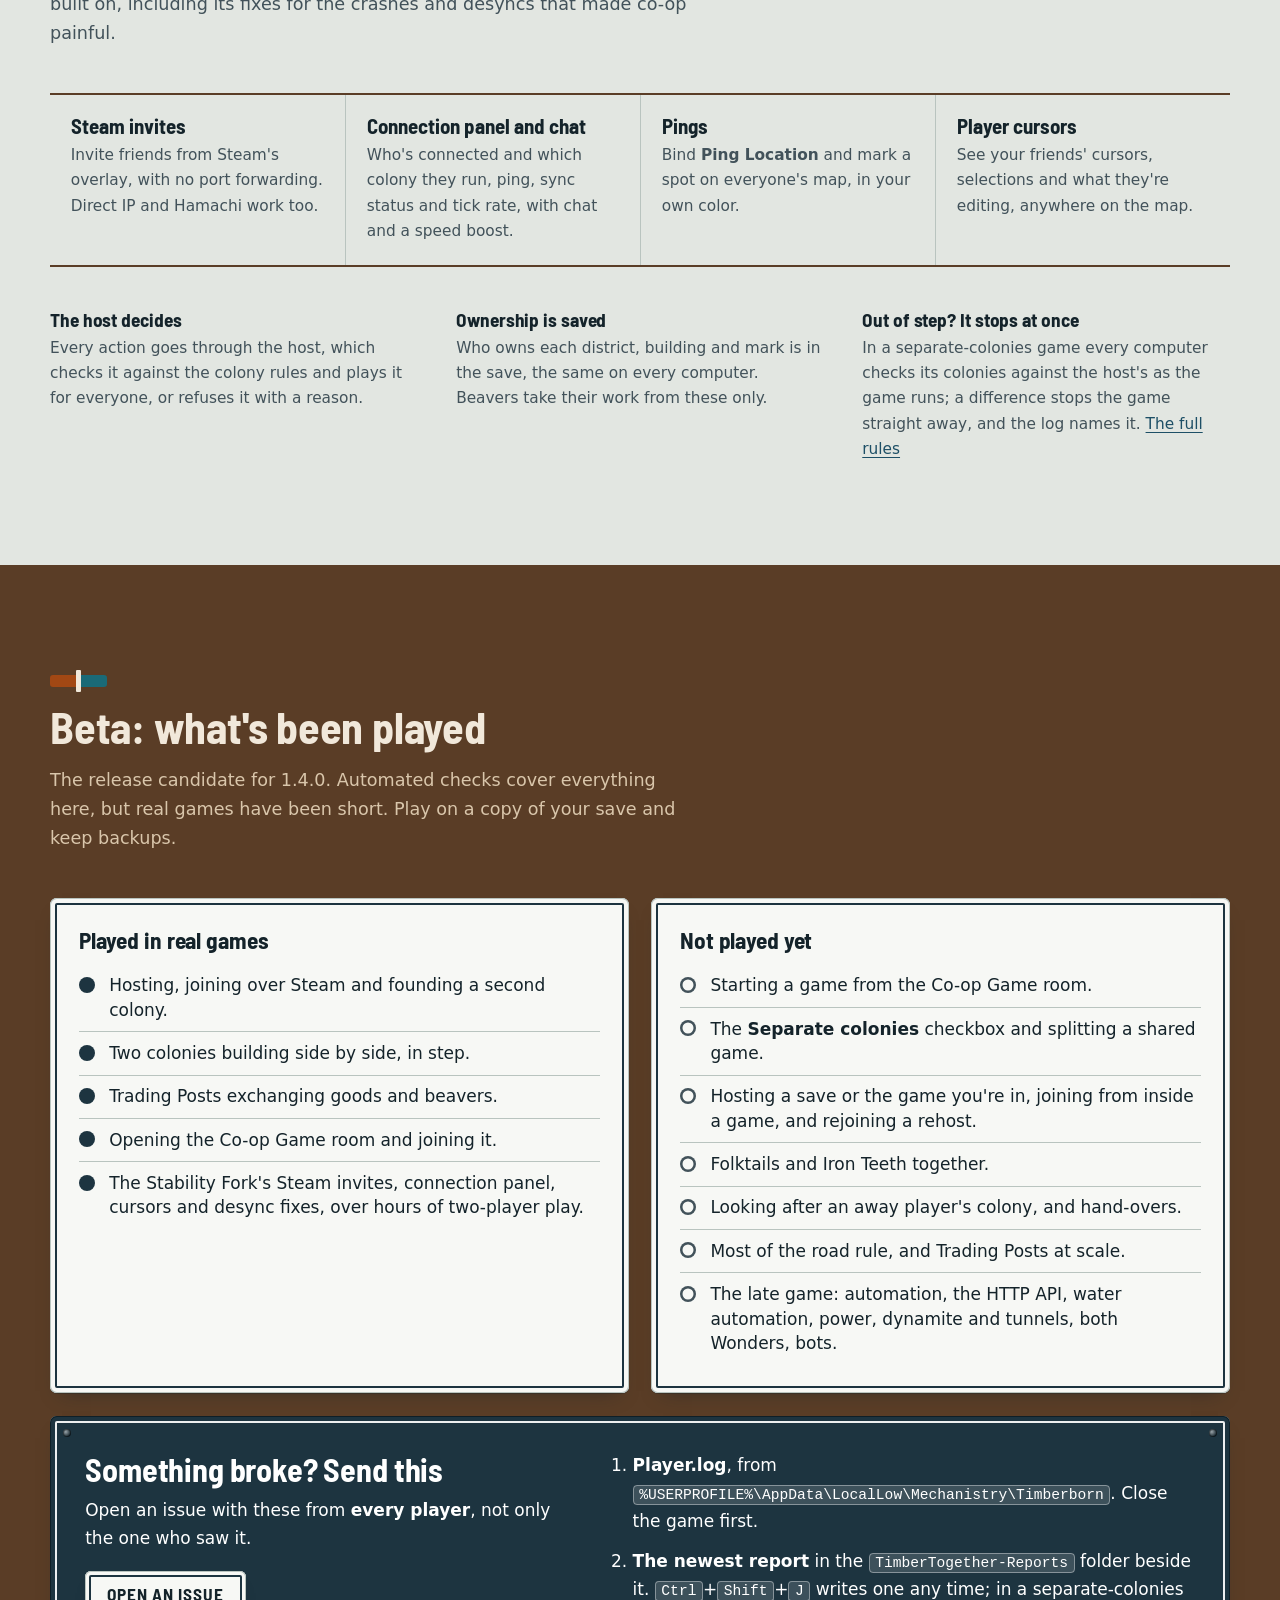
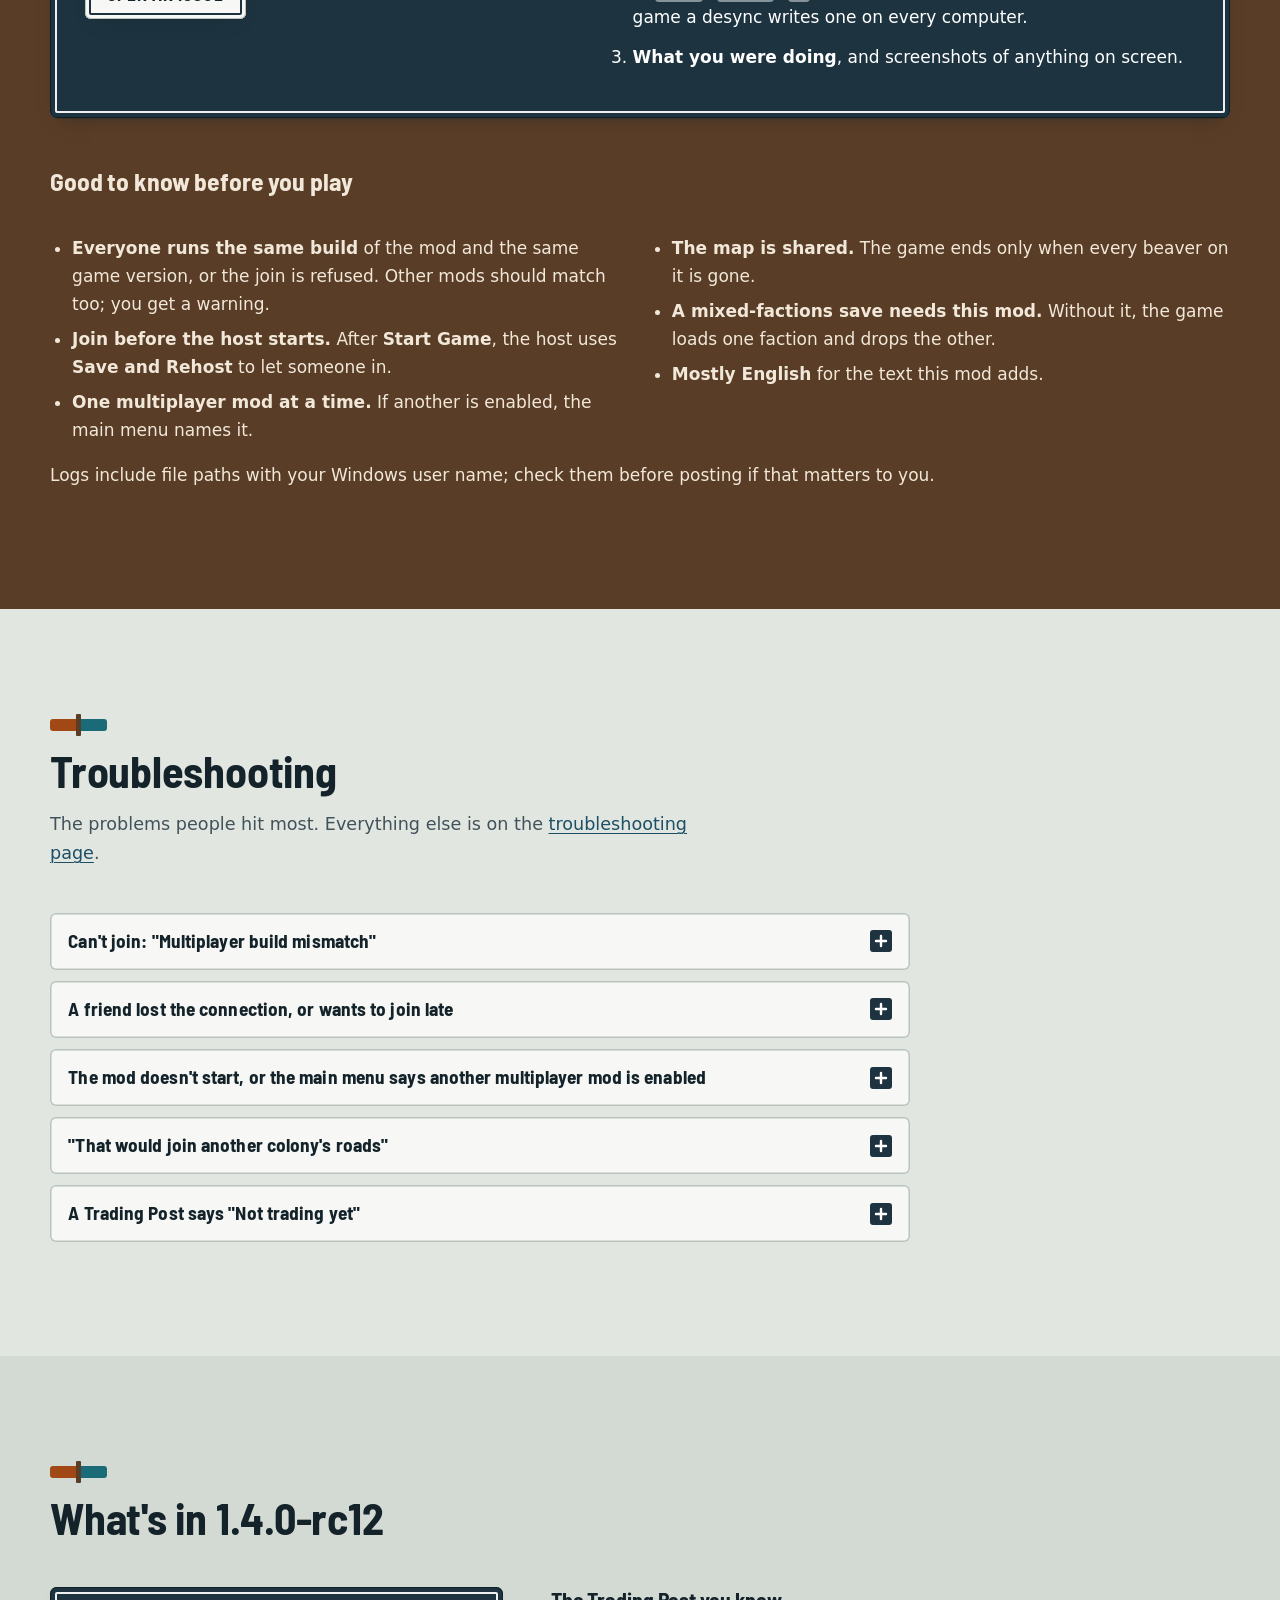
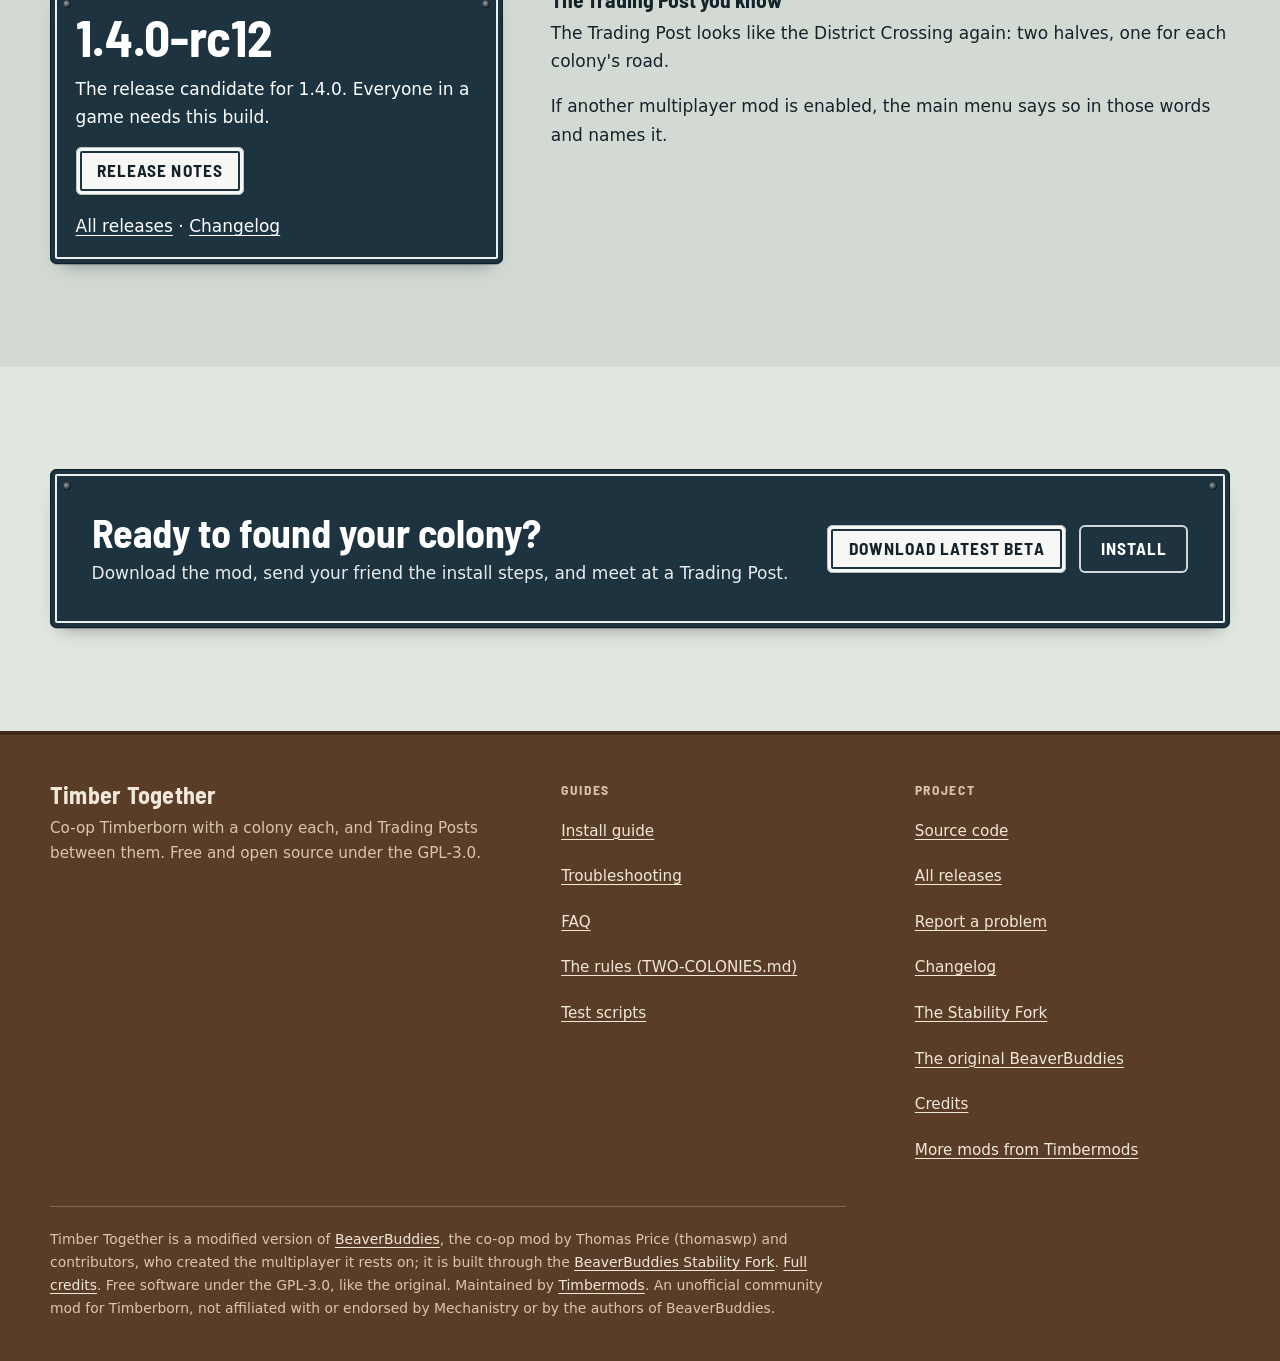
==== commit 05f06c92: "Site: the Trading Post demo's words, shorter and plainer The section lead, the controls, the five th" ====
--- a/docs/index.html
+++ b/docs/index.html
@@ -352,7 +352,7 @@
         <span class="plate c2 grommets">Player 2's colony</span>
       </div>
       <h2 id="trading-h">Barter at a Trading Post</h2>
-      <p>No prices, no currency: this many of one thing for that many of another, so many times. Nothing is given before its return is in. Try the panel below, a working copy with the mod's own rules.</p>
+      <p>Swap goods, science or beavers: this many for that many, round after round. A round crosses only when both sides are in. Try it below, with the mod's own rules.</p>
     </div>
     <noscript><p class="muted">The interactive panel needs JavaScript.</p></noscript>
     <div class="tp-stage">
@@ -361,9 +361,9 @@
           <div>
             <span class="tp-ctl-label" id="tp-me-label">You are</span>
             <div class="tp-ctl-group" role="group" aria-labelledby="tp-me-label">
-              <button class="tp-ctl" type="button" data-me="0" aria-pressed="true">Player 1 (colony 1)</button>
-              <button class="tp-ctl c2" type="button" data-me="1" aria-pressed="false">Player 2 (colony 2)</button>
-              <label class="tp-ctl" style="display:inline-flex;align-items:center;gap:.4rem;cursor:pointer"><input type="checkbox" data-auto checked style="margin:0"> the other player answers by itself</label>
+              <button class="tp-ctl" type="button" data-me="0" aria-pressed="true">Player 1</button>
+              <button class="tp-ctl c2" type="button" data-me="1" aria-pressed="false">Player 2</button>
+              <label class="tp-ctl" style="display:inline-flex;align-items:center;gap:.4rem;cursor:pointer"><input type="checkbox" data-auto checked style="margin:0"> The other player answers automatically</label>
             </div>
           </div>
           <div>
@@ -374,23 +374,23 @@
               <button class="tp-ctl" type="button" data-preset="science">Science for berries</button>
               <button class="tp-ctl" type="button" data-preset="beavers">2 beavers for carrots</button>
               <button class="tp-ctl" type="button" data-preset="standing">A standing deal</button>
-              <button class="tp-ctl" type="button" data-reset>Reset demo</button>
+              <button class="tp-ctl" type="button" data-reset>Reset</button>
             </div>
           </div>
           <div>
             <span class="tp-ctl-label" id="tp-w-label">Workers on your half</span>
             <div class="tp-ctl-group" role="group" aria-labelledby="tp-w-label">
-              <select class="tp-ctl" data-workers aria-label="Workers on your half"><option value="0">0 (nobody brings your side)</option><option value="1">1</option><option value="2" selected>2</option></select>
+              <select class="tp-ctl" data-workers aria-label="Workers on your half"><option value="0">0</option><option value="1">1</option><option value="2" selected>2</option></select>
             </div>
           </div>
         </div>
         <h3>Things to try</h3>
         <ol class="tp-tips">
-          <li>Press <strong>Make offer</strong>. Player 2 accepts after a moment; your workers bring the logs to <strong>your half</strong> and theirs bring the gears to theirs. The round crosses only when both bars are full, and the <strong>ledger</strong> gets a line.</li>
-          <li>Untick <strong>answers by itself</strong>, make an offer, then switch to <strong>Player 2</strong>: you see the offer from their side, with <strong>Accept</strong> and <strong>Decline</strong>. Every exchange in the game is agreed this way, one player per side. (The panel names a colony by the player who runs it, as the game does.)</li>
-          <li>Set <strong>Workers on your half</strong> to 0 during a round: your side stops arriving and the status line says why. Nothing crosses until it is in.</li>
-          <li>Press <strong>Cancel exchange</strong> mid-round. The other player must agree; until then nothing moves. Once it ends, what waited on each half goes back home.</li>
-          <li>Type <strong>150</strong> in an amount box: the line turns red and <strong>Make offer</strong> grays out. Set <strong>Rounds</strong> higher instead, or tick <strong>Repeat until cancelled</strong>.</li>
+          <li>Press <strong>Make offer</strong>. Player 2 accepts, and each side's workers carry its goods to its own half. When both bars fill, the round crosses and the <strong>Ledger</strong> gets a line.</li>
+          <li>Untick <strong>answers automatically</strong> and make an offer. Then switch to <strong>Player 2</strong> to <strong>Accept</strong> or <strong>Decline</strong> it.</li>
+          <li>Set <strong>Workers on your half</strong> to 0 during a round. Your side stops, and nothing crosses.</li>
+          <li>Press <strong>Cancel exchange</strong>. It ends when the other player agrees, and anything still waiting goes home.</li>
+          <li>Type <strong>150</strong> in an amount box. Each side gives at most 100 per round, so add <strong>Rounds</strong> or tick <strong>Repeat until cancelled</strong>.</li>
         </ol>
         <div class="tp-log" data-tp-log aria-live="polite"></div>
       </div>
@@ -415,10 +415,10 @@
           </div>
           <section class="tp-sec tp-section" data-tp-panel aria-label="Trading"></section>
         </div>
-        <p class="tp-fine"><span data-clock>Cycle 3, day 12</span> &middot; A replica for illustration, not part of the game. Goods icons are Timberborn's; nothing here is saved.</p>
-      </div>
-    </div>
-    <p class="muted" style="margin-top:2rem;max-width:72ch">In the game: build a <b>Trading Post</b> (District Management, 10 logs, no science) between your road and another colony's, one half's door on each road. It trades once both roads reach it; until then its panel says <i>Not trading yet</i>. <kbd>Ctrl</kbd>+<kbd>T</kbd> lists all your posts and every colony, with what each is <b>looking for</b>.</p>
+        <p class="tp-fine"><span data-clock>Cycle 3, day 12</span> &middot; A copy to try things out; nothing is saved. Goods icons are Timberborn's.</p>
+      </div>
+    </div>
+    <p class="muted" style="margin-top:2rem;max-width:72ch">In the game: build a <b>Trading Post</b> (District Management, 10 logs) with one half's door on your road and the other on a neighbour's. It trades once both roads reach it. <kbd>Ctrl</kbd>+<kbd>T</kbd> lists your Trading Posts and every colony.</p>
   </div>
 </section>
 
--- a/docs/assets/style.css
+++ b/docs/assets/style.css
@@ -6,7 +6,6 @@
  */
 @font-face { font-family: "Barlow Semi Condensed"; font-style: normal; font-weight: 600; font-display: swap; src: url(fonts/barlow-semi-condensed-latin-600.woff2) format("woff2"); }
 @font-face { font-family: "Barlow Semi Condensed"; font-style: normal; font-weight: 700; font-display: swap; src: url(fonts/barlow-semi-condensed-latin-700.woff2) format("woff2"); }
-@font-face { font-family: "Barlow Semi Condensed"; font-style: normal; font-weight: 800; font-display: swap; src: url(fonts/barlow-semi-condensed-latin-800.woff2) format("woff2"); }
 
 :root {
   /* river-stone ground and enamel */
@@ -241,22 +240,22 @@
   background-image: url("data:image/svg+xml,%3Csvg xmlns='http://www.w3.org/2000/svg' width='12' height='90'%3E%3Cpath d='M3 0c1 20-1 40 0 60s1 22 0 30M8 0c-1 14 1 30 0 48s-1 30 0 42' fill='none' stroke='%23000' stroke-opacity='.18' stroke-width='1'/%3E%3C/svg%3E");
 }
 /* The name plate (Kyler, 2026-09-24): enamel with no keyline, set in a mitred timber frame (a drawn nine-slice) and hung
-   on the post. The name is Barlow ExtraBold in one line, sized to the column: 6.83em wide with its log-end o, inside 2.2rem
+   on the post. The name is Barlow Bold in one line, sized to the column: 6.58em wide with its log-end o, inside 2.2rem
    of plate padding and 26px of frame (the frame keeps its size; the name takes the side padding's room). The motto starts
-   under the left edge of the T's stem (.185 of the title size, less the
+   under the left edge of the T's stem (.19 of the title size, less the
    B's own .065). */
 .post { container-type: inline-size; }
 .name-frame {
-  --ts: min(4.84rem, calc((100cqi - 2.2rem - 26px) / 6.95)); --ms: max(.78rem, calc(var(--ts) * .22));
+  --ts: min(5.02rem, calc((100cqi - 2.2rem - 26px) / 6.7)); --ms: max(.78rem, calc(var(--ts) * .22));
   display: inline-block; margin: 0 0 1.6rem; border: 13px solid transparent; border-image: var(--name-frame) 16 stretch; box-shadow: var(--mount);
 }
-.name-plate { display: block; padding: .95rem 1.1rem 1rem; border-radius: 2px; box-shadow: inset 0 0 0 1px var(--plate-rim), inset 0 3px 7px rgba(0, 0, 0, .35); }
-.name-plate h1 { margin: 0; font-size: var(--ts); font-weight: 800; line-height: .92; letter-spacing: 0; white-space: nowrap; filter: url(#hewn) drop-shadow(0 .045em 0 rgba(0, 0, 0, .45)); }
+.name-plate { display: block; padding: .86rem 1.1rem .9rem; border-radius: 2px; box-shadow: inset 0 0 0 1px var(--plate-rim), inset 0 3px 7px rgba(0, 0, 0, .35); }
+.name-plate h1 { margin: 0; font-size: var(--ts); font-weight: 700; line-height: .92; letter-spacing: -.01em; white-space: nowrap; filter: url(#hewn) drop-shadow(0 .045em 0 rgba(0, 0, 0, .45)); }
 /* the o as a log end, split between the two colonies; the real letter stays in the text for readers, search and copying */
 .ring-o { position: relative; display: inline-block; width: .54em; height: .54em; margin: 0 .01em; vertical-align: -.01em; }
 .ring-o > span { position: absolute; width: 1px; height: 1px; overflow: hidden; clip-path: inset(50%); white-space: nowrap; }
 .ring-o svg { display: block; width: 100%; height: 100%; }
-.name-plate .motto { margin: .5em 0 0; padding-left: calc(var(--ts) * .185 - var(--ms) * .065); font: 600 var(--ms)/1.2 var(--display); letter-spacing: .14em; text-transform: uppercase; opacity: .88; }
+.name-plate .motto { margin: .5em 0 0; padding-left: calc(var(--ts) * .19 - var(--ms) * .065); font: 600 var(--ms)/1.2 var(--display); letter-spacing: .14em; text-transform: uppercase; opacity: .88; }
 svg.defs { position: absolute; width: 0; height: 0; overflow: hidden; }
 .pitch { font-size: clamp(1.18rem, 2.2vw, 1.4rem); line-height: 1.45; margin: 0 0 .7rem; max-width: 34ch; font-weight: 500; }
 .differs { color: var(--ink-soft); margin: 0 0 1.6rem; max-width: 46ch; }
@@ -581,8 +580,8 @@
 }
 @media (max-width: 640px) {
   body { font-size: 16.5px; }
-  .name-plate { padding: .95rem .9rem .85rem; }
-  .name-frame { --ts: min(4.84rem, calc((100cqi - 1.8rem - 26px) / 6.95)); }
+  .name-plate { padding: .9rem .9rem .8rem; }
+  .name-frame { --ts: min(5.02rem, calc((100cqi - 1.8rem - 26px) / 6.7)); }
   .btn-row .btn { flex: 1 1 100%; }
   .status-tag { padding-left: 1.7rem; }
   /* the map's labels become a numbered key under it */
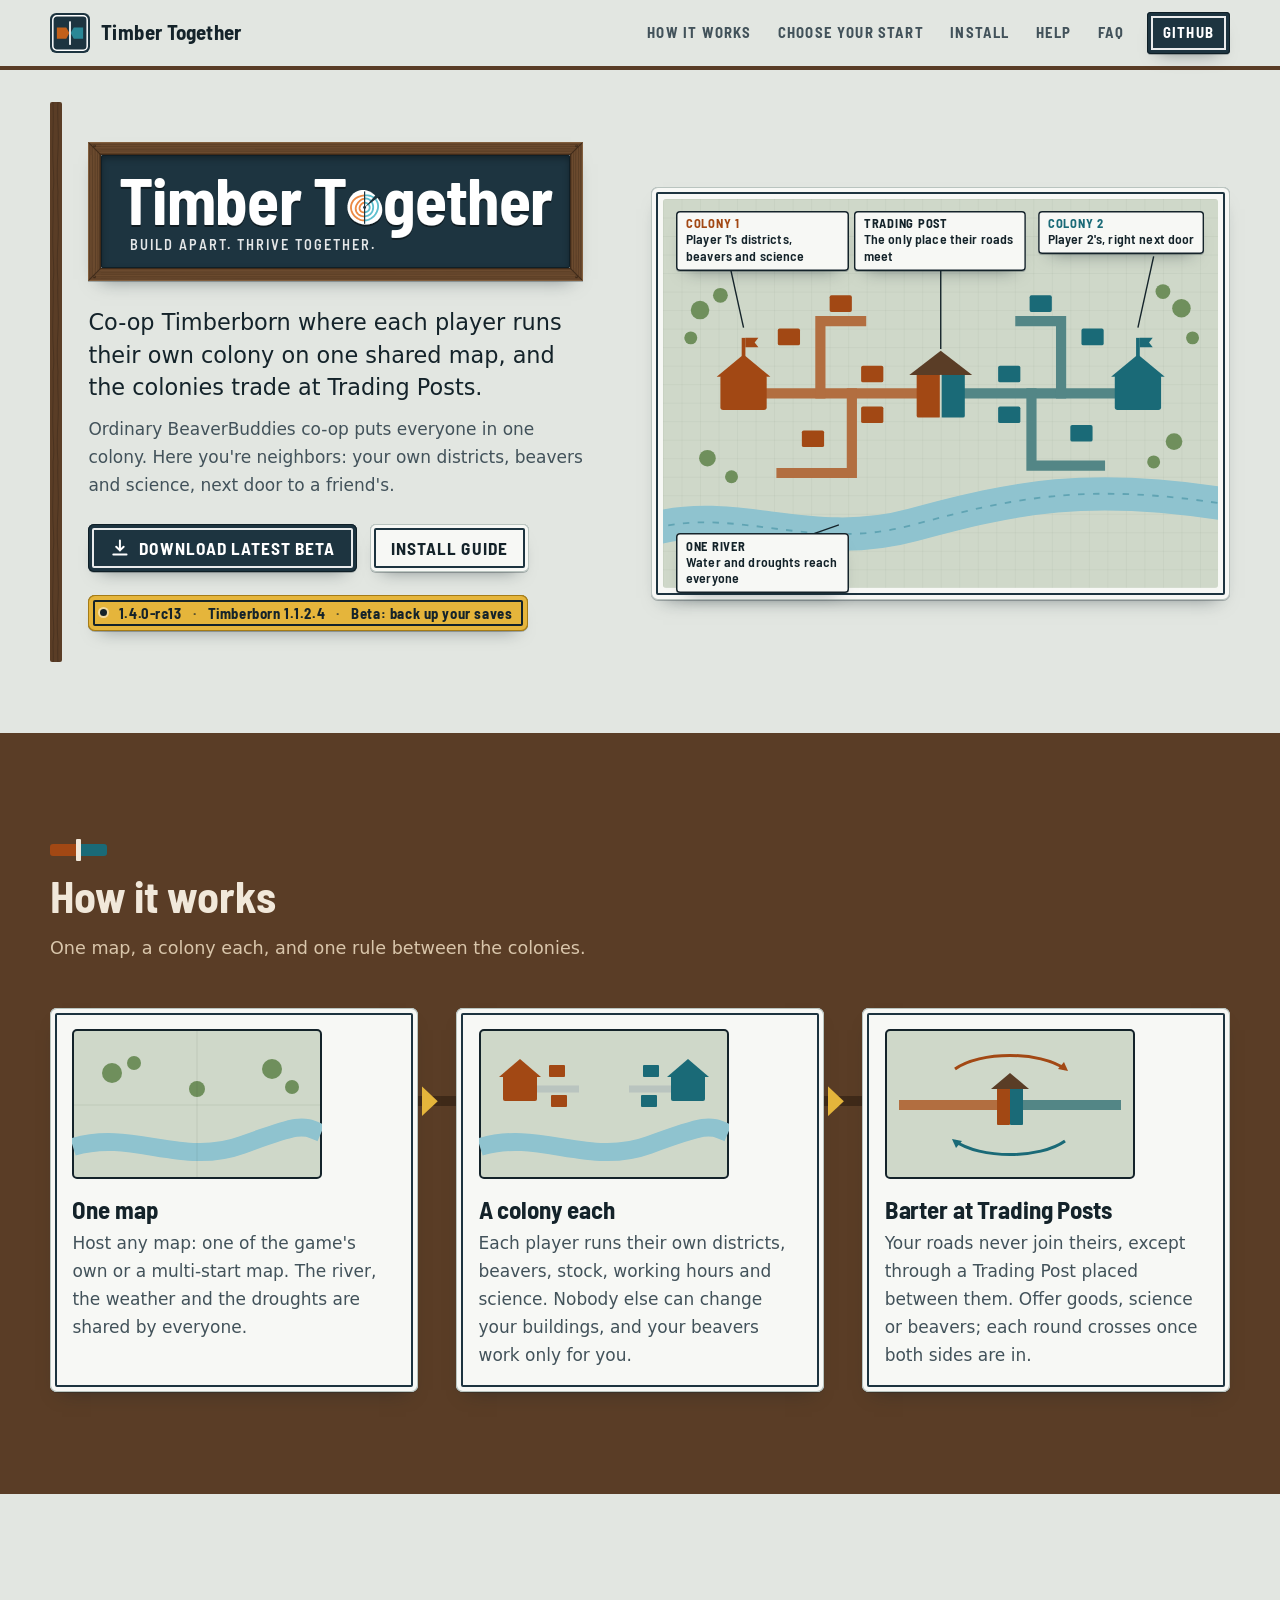
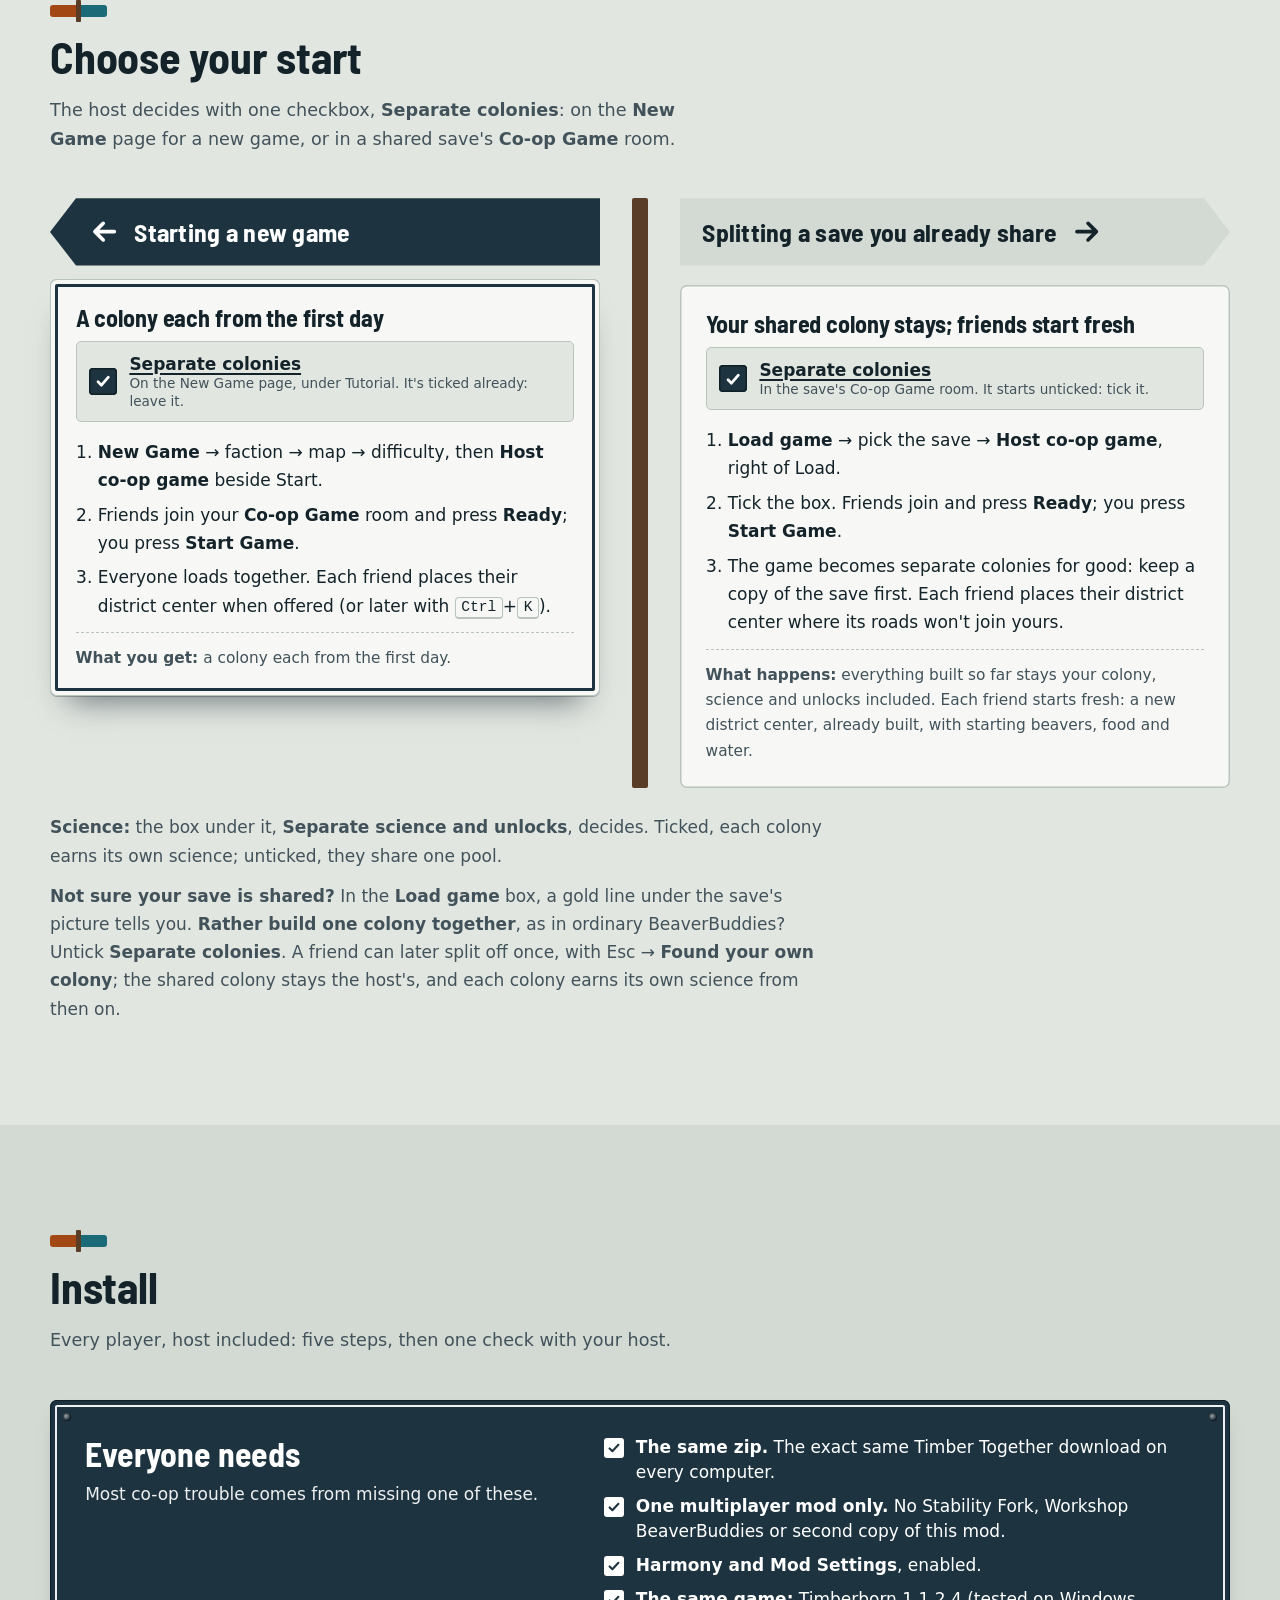
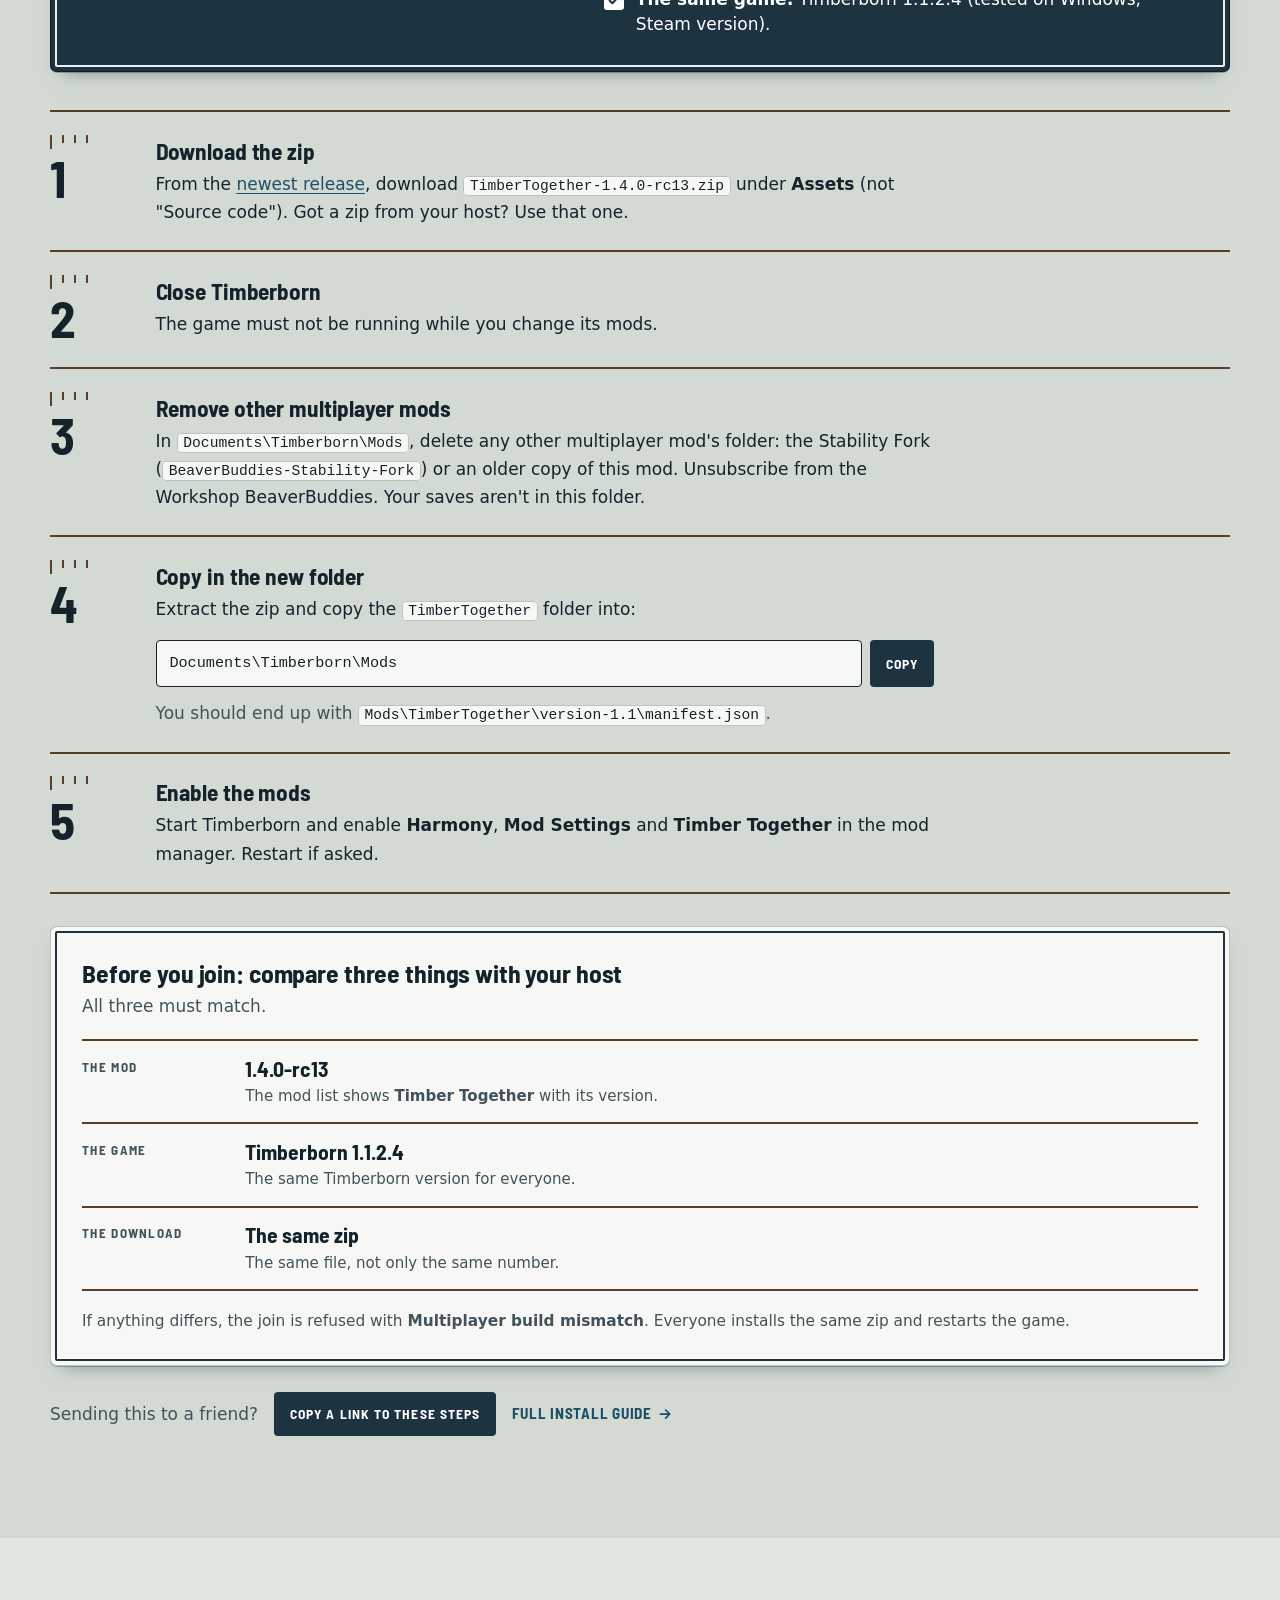
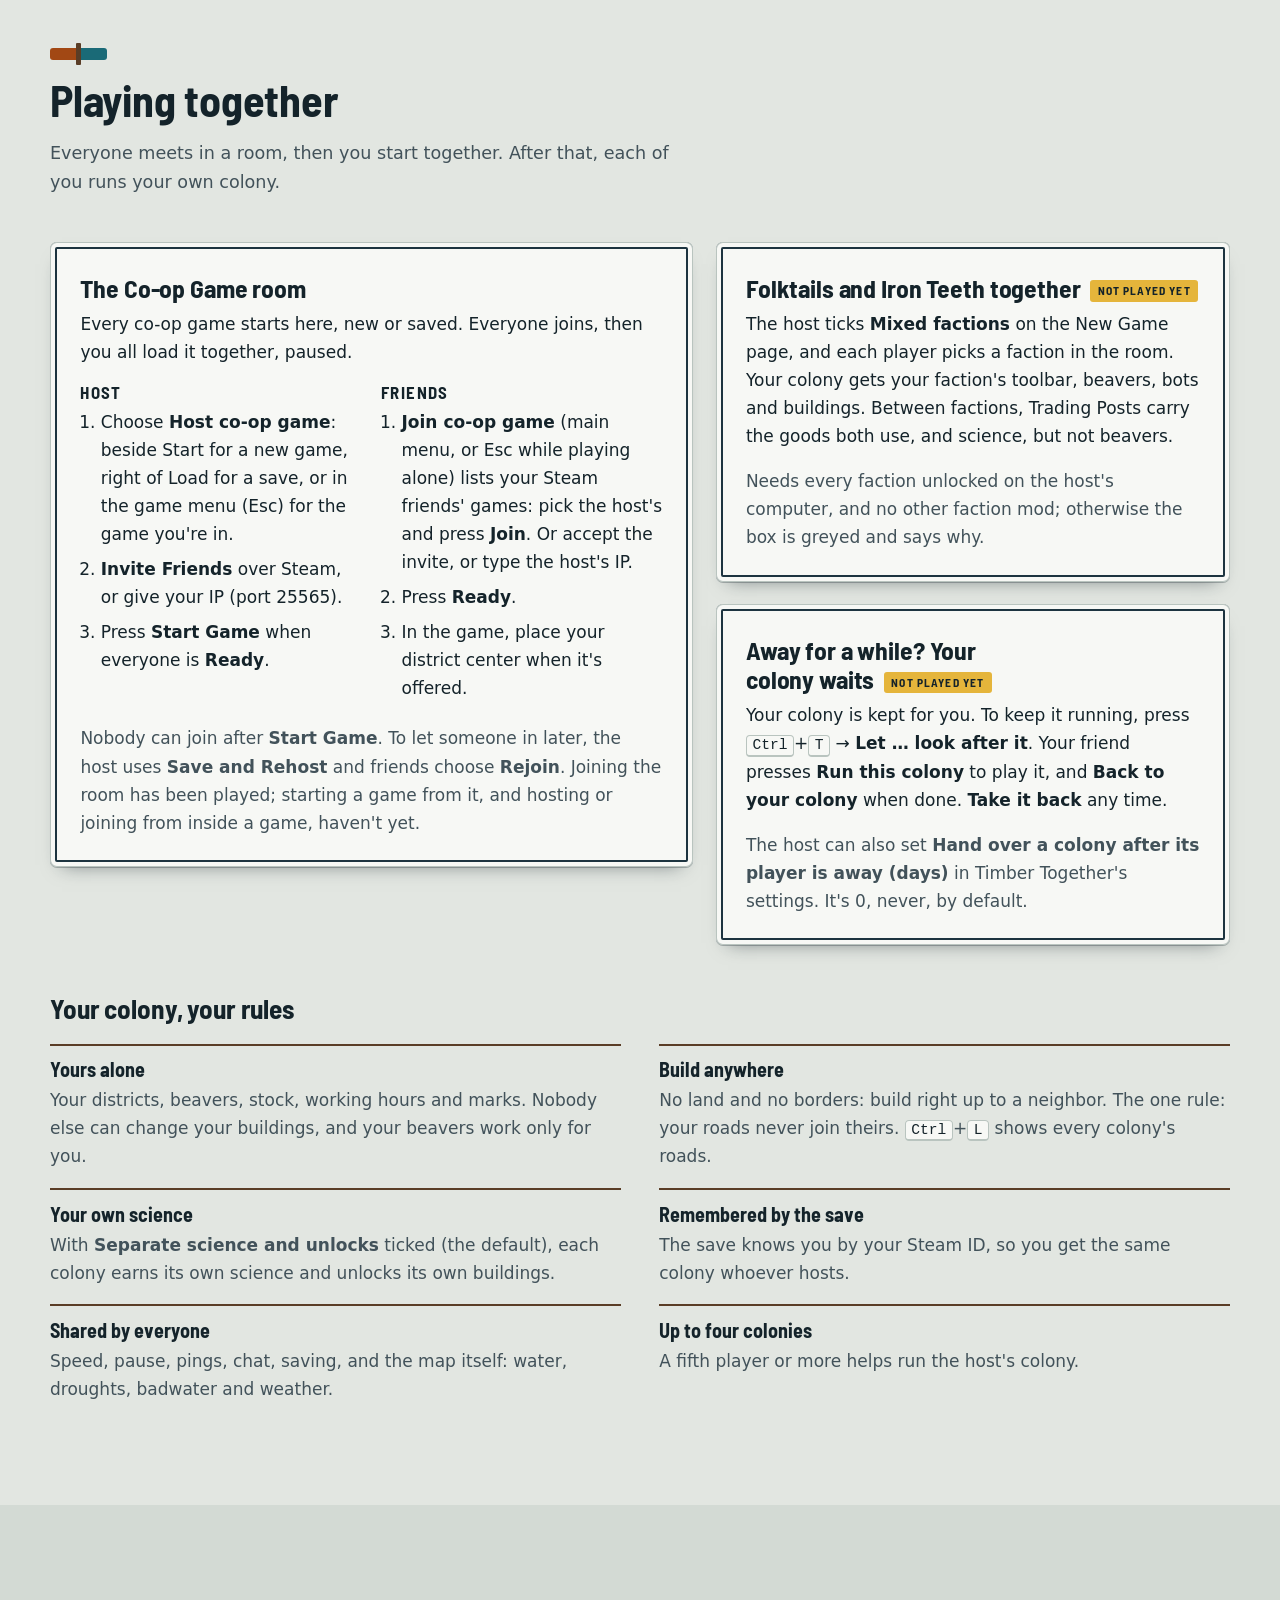
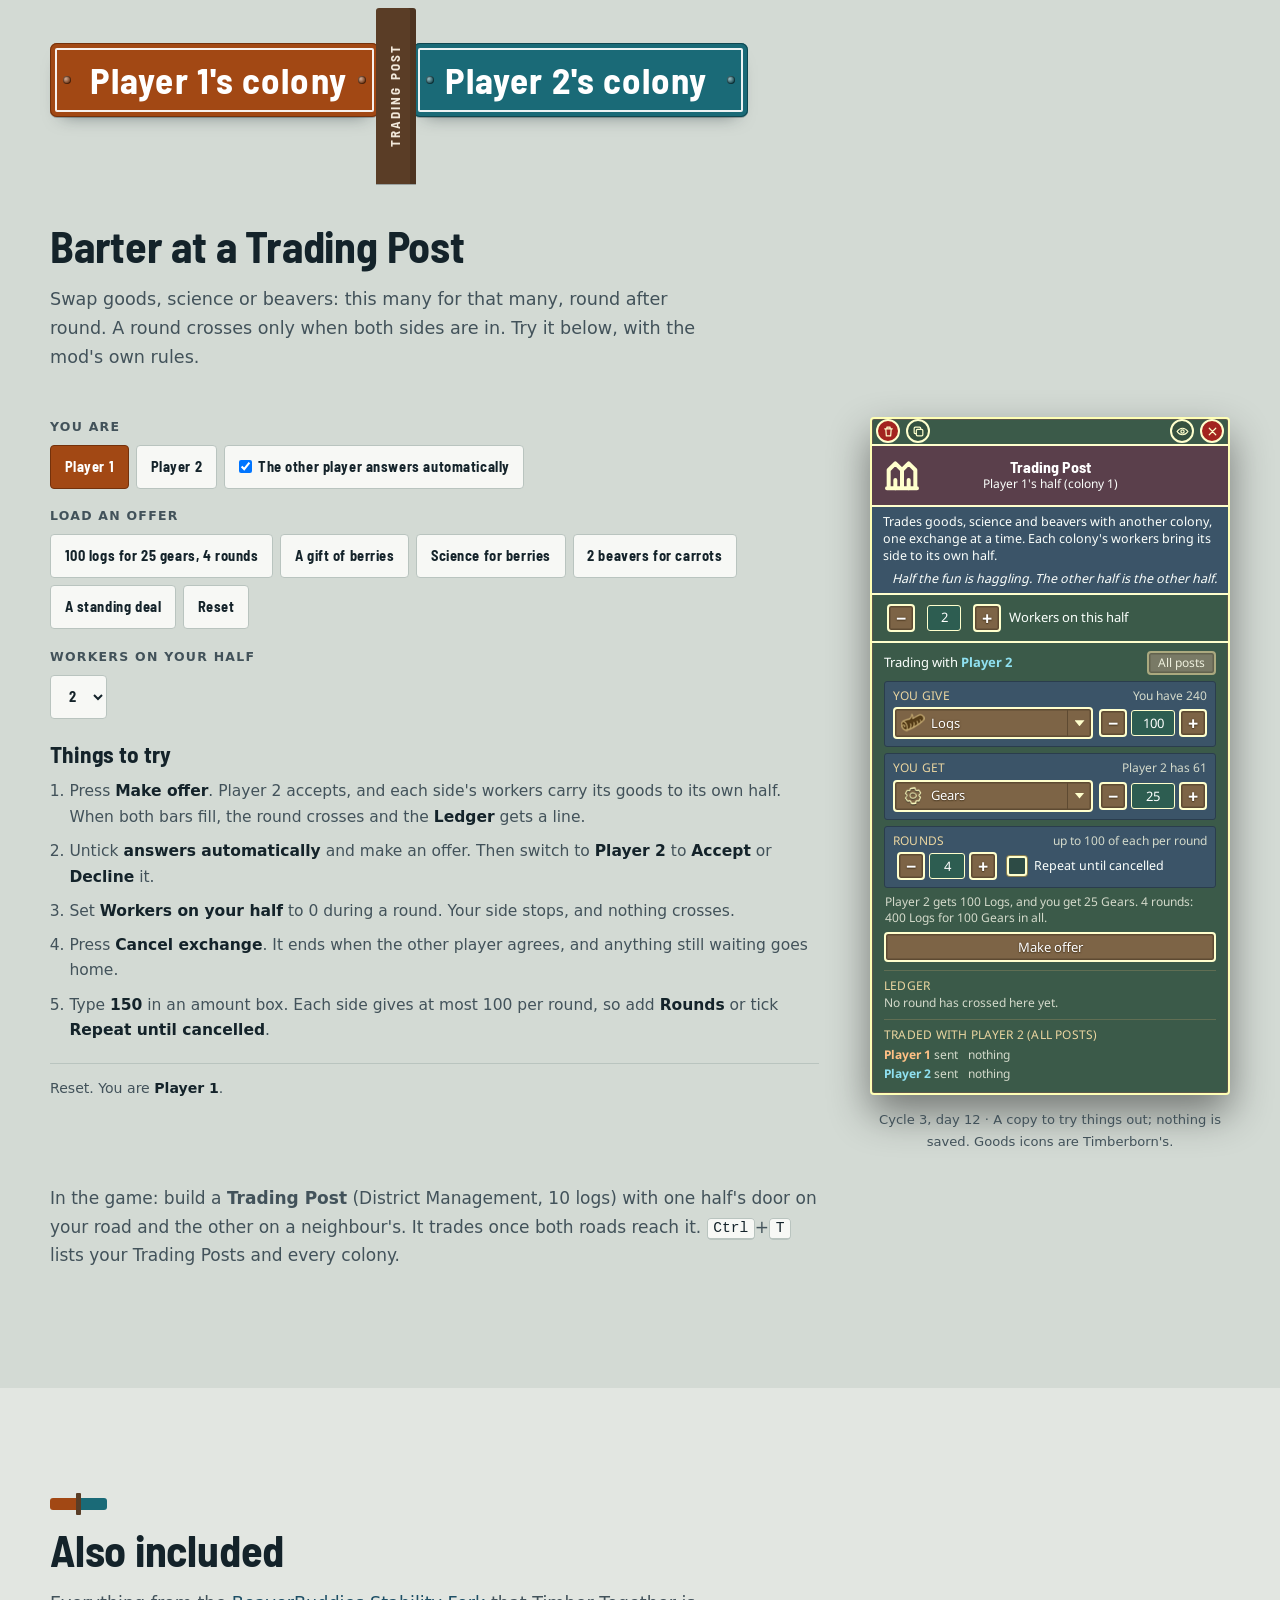
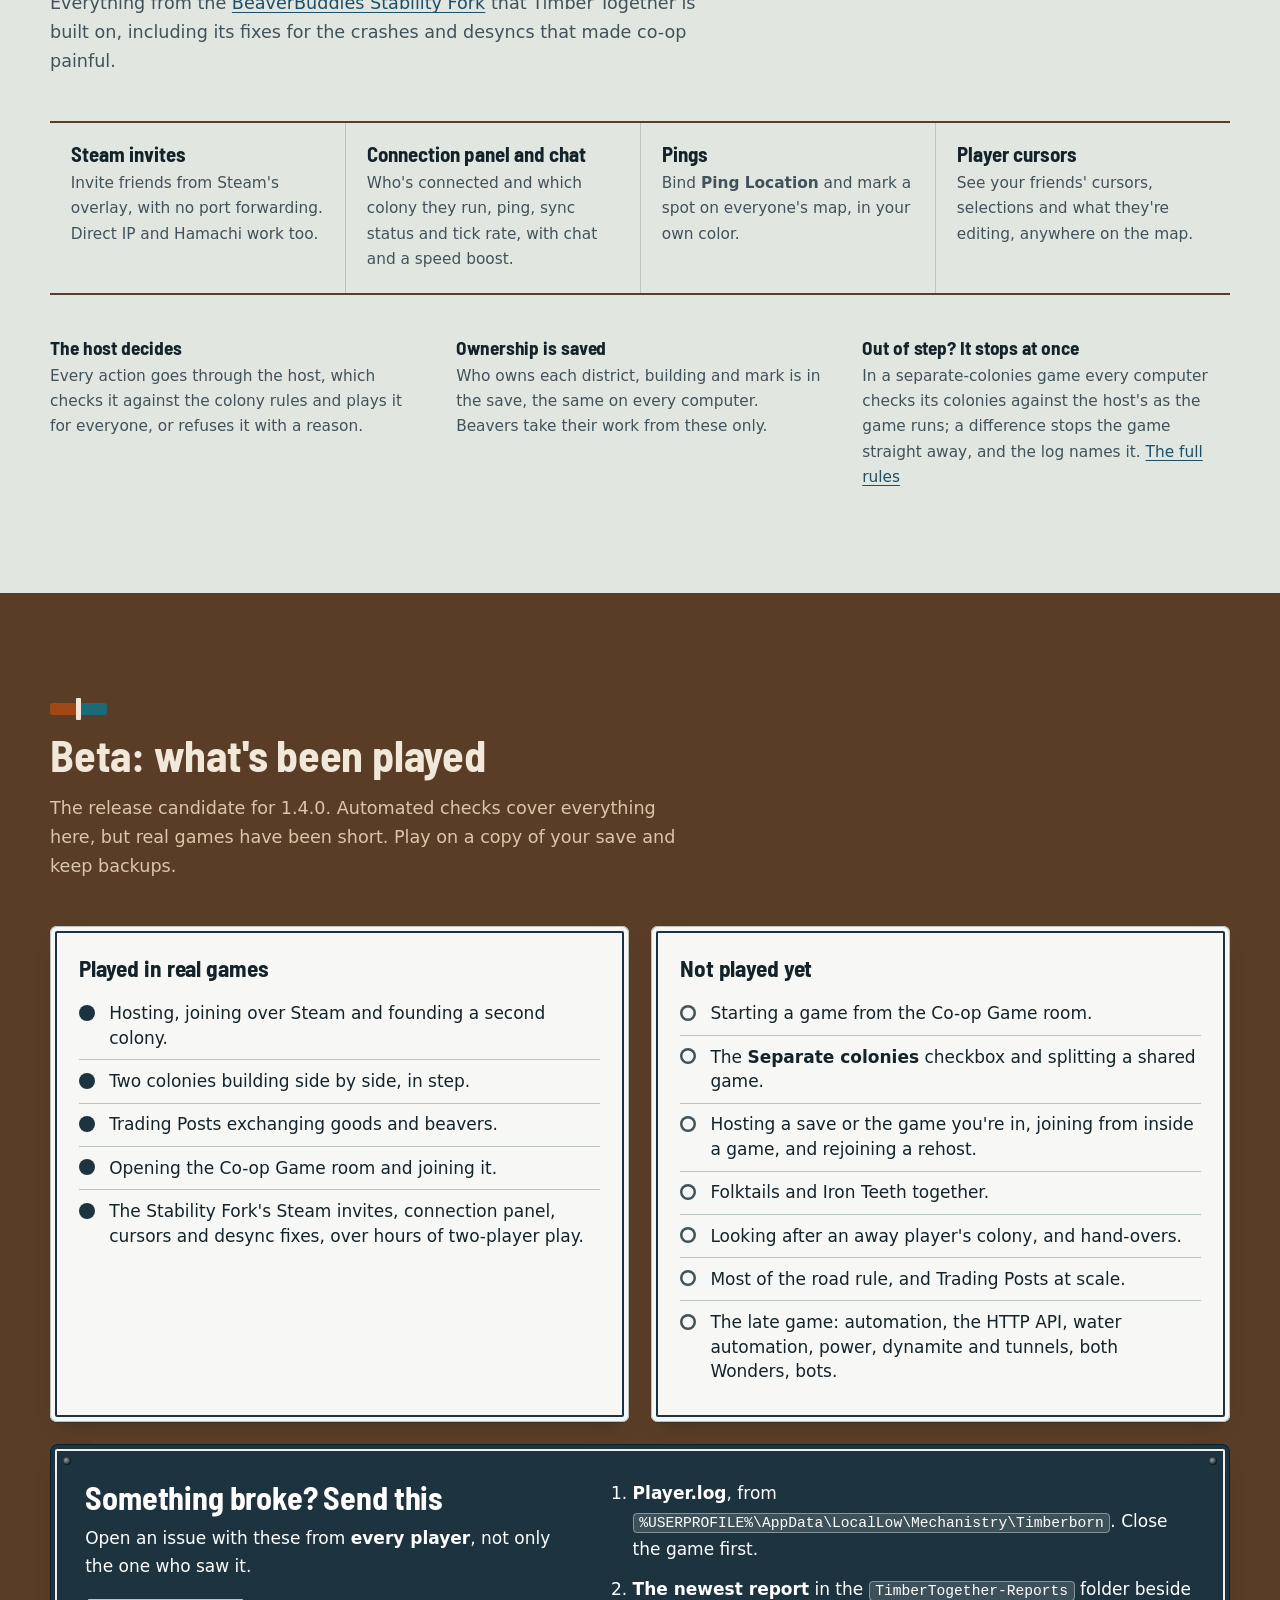
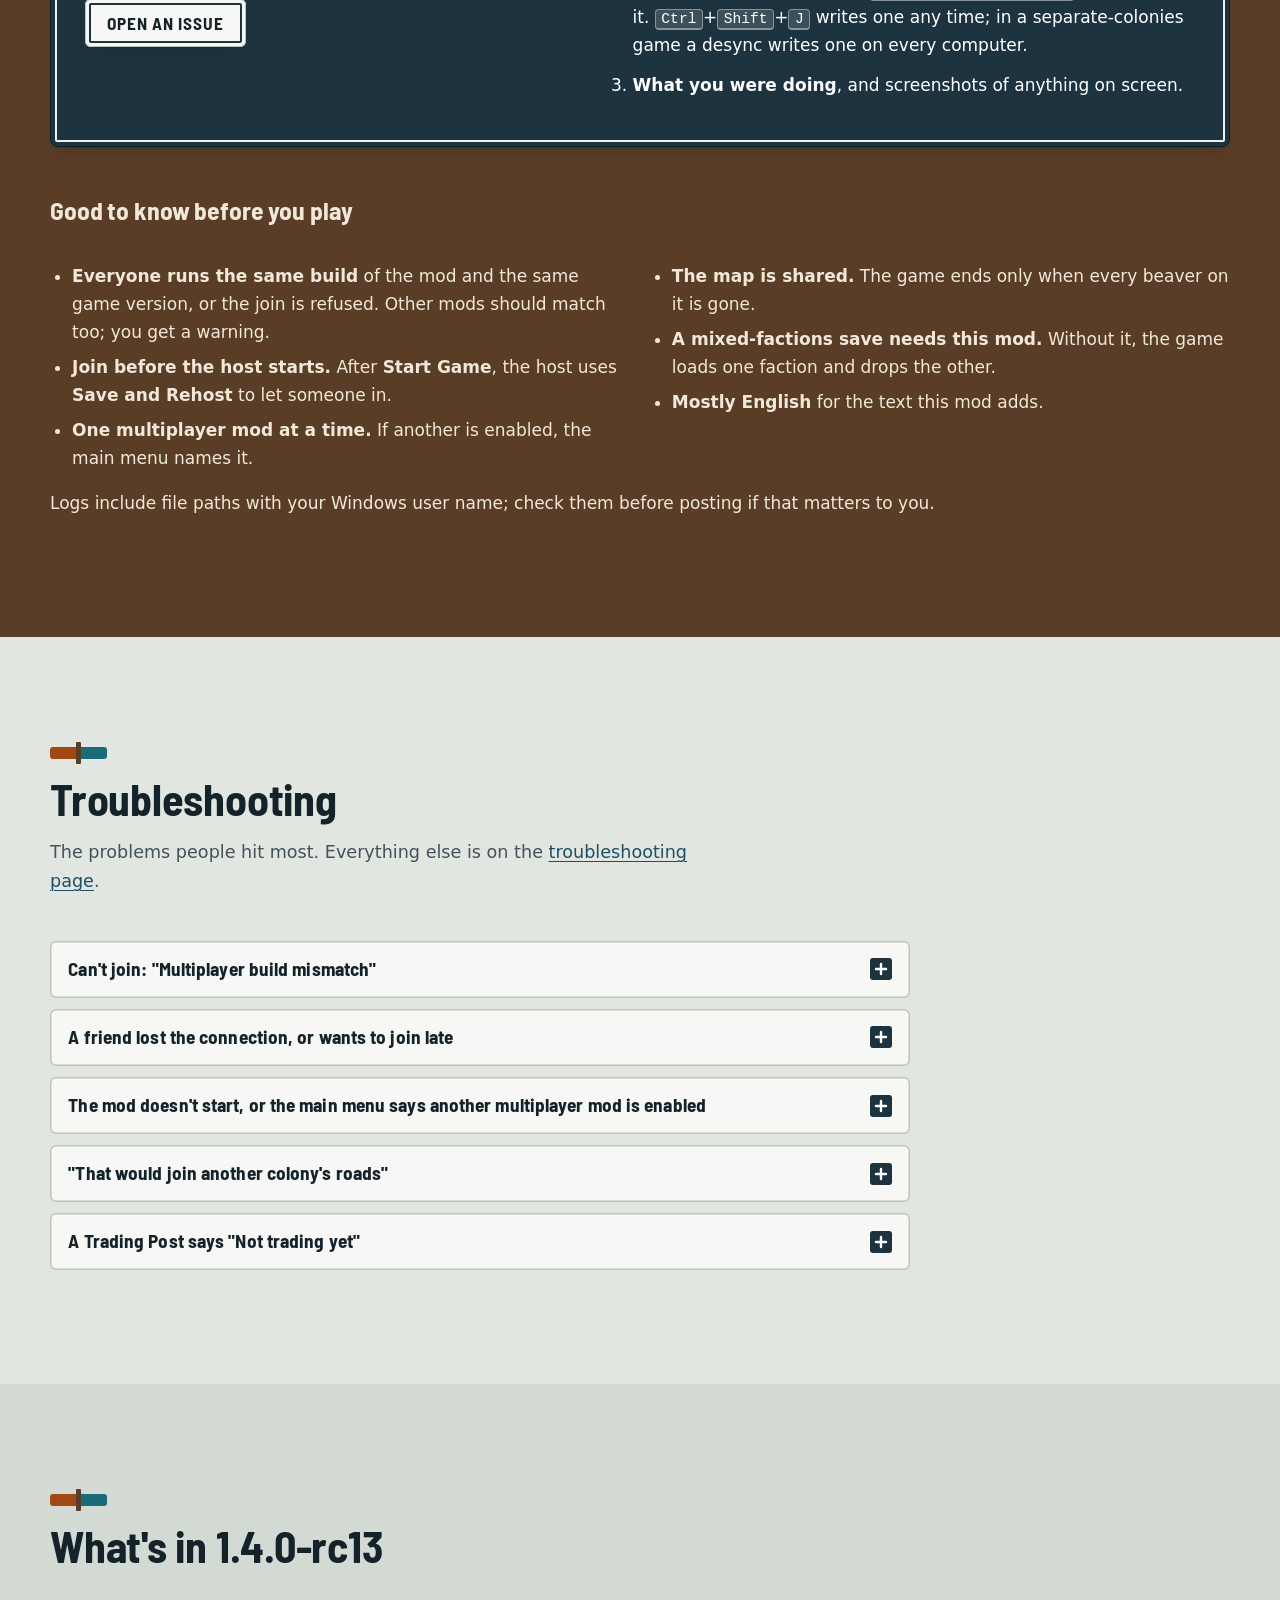
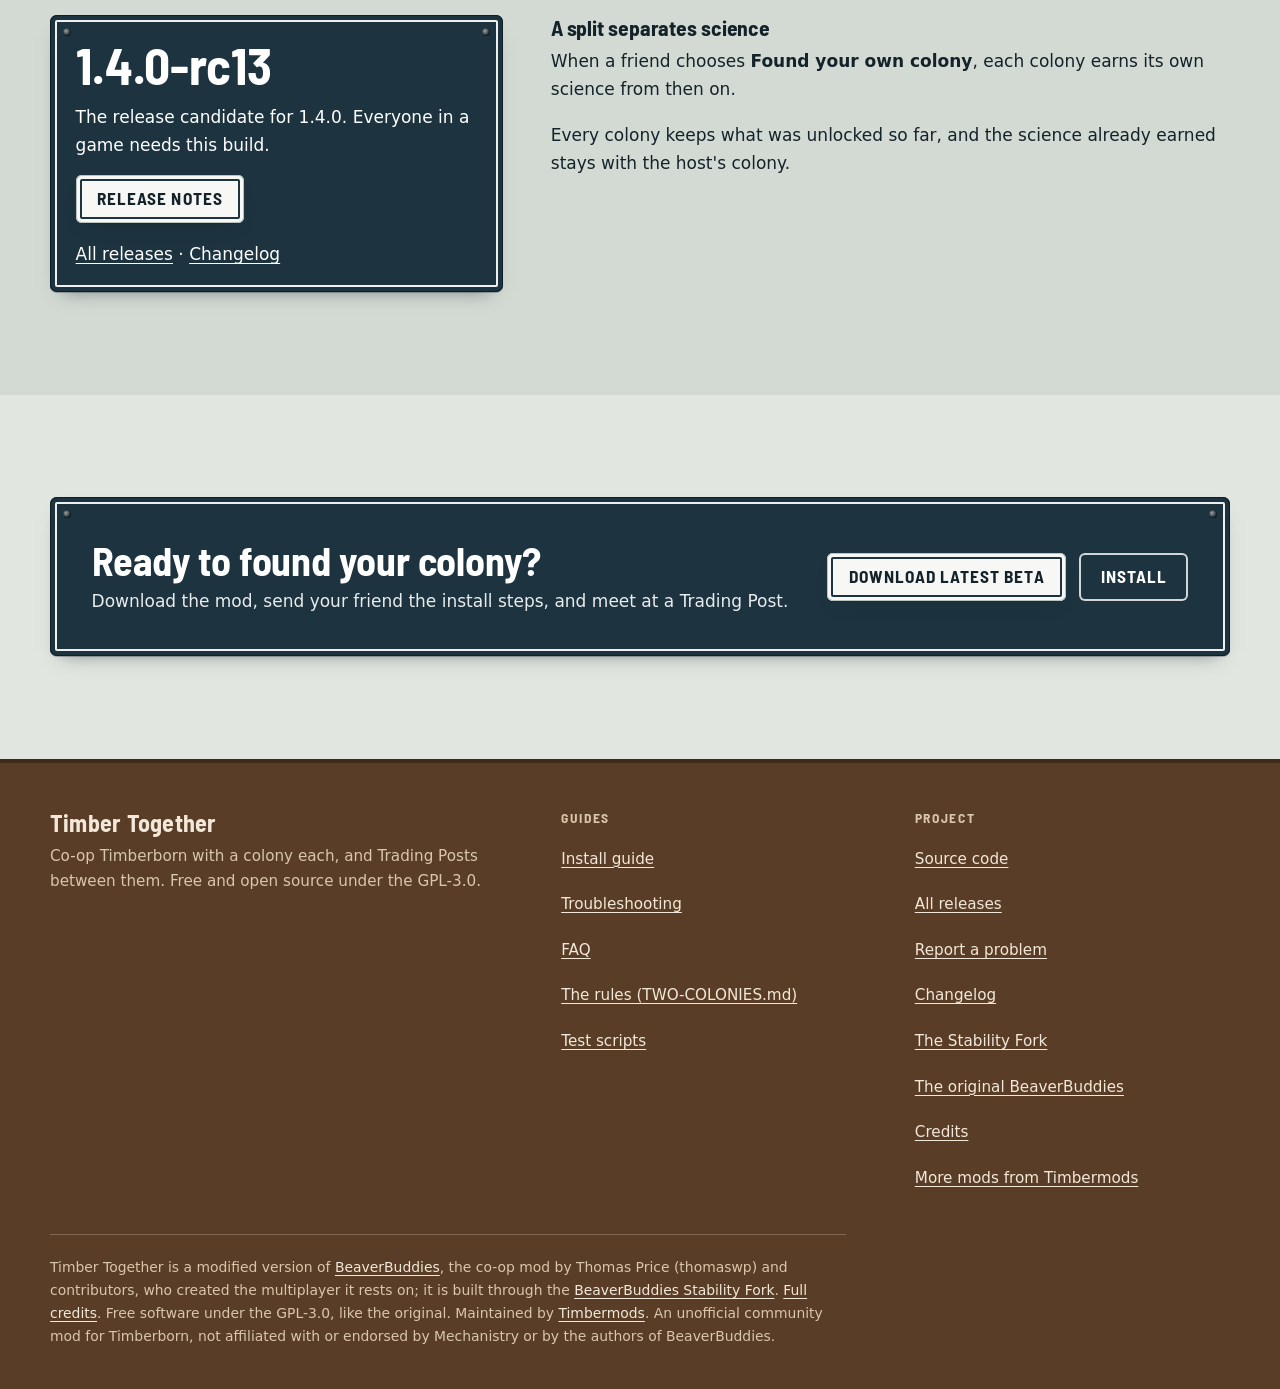
==== commit a011eb60: "1.4.0-rc13: Found your own colony separates science; every colony keeps the unlocks so far After a p" ====
--- a/docs/index.html
+++ b/docs/index.html
@@ -62,7 +62,7 @@
         </a>
         <a class="btn ghost" href="#install">Install guide</a>
       </div>
-      <p class="status-tag plate caution"><span><span data-release="version">1.4.0-rc12</span></span><span>Timberborn 1.1.2.4</span><span>Beta: back up your saves</span></p>
+      <p class="status-tag plate caution"><span><span data-release="version">1.4.0-rc13</span></span><span>Timberborn 1.1.2.4</span><span>Beta: back up your saves</span></p>
     </div>
 
     <figure class="map-figure plate enamel">
@@ -214,7 +214,7 @@
       </article>
     </div>
     <p class="shared-note"><b>Science:</b> the box under it, <b>Separate science and unlocks</b>, decides. Ticked, each colony earns its own science; unticked, they share one pool.</p>
-    <p class="shared-note"><b>Not sure your save is shared?</b> In the <b>Load game</b> box, a gold line under the save's picture tells you. <b>Rather build one colony together</b>, as in ordinary BeaverBuddies? Untick <b>Separate colonies</b>. A friend can later split off once, with Esc &rarr; <b>Found your own colony</b>; the shared colony stays the host's, and science stays one pool.</p>
+    <p class="shared-note"><b>Not sure your save is shared?</b> In the <b>Load game</b> box, a gold line under the save's picture tells you. <b>Rather build one colony together</b>, as in ordinary BeaverBuddies? Untick <b>Separate colonies</b>. A friend can later split off once, with Esc &rarr; <b>Found your own colony</b>; the shared colony stays the host's, and each colony earns its own science from then on.</p>
   </div>
 </section>
 
@@ -243,7 +243,7 @@
     <ol class="steps">
       <li><div>
         <h3>Download the zip</h3>
-        <p>From the <a href="https://github.com/timbermods/TimberTogether/releases" data-release-href="notes">newest release</a>, download <code><span data-release="asset-name">TimberTogether-1.4.0-rc12.zip</span></code> under <b>Assets</b> (not "Source code"). Got a zip from your host? Use that one.</p>
+        <p>From the <a href="https://github.com/timbermods/TimberTogether/releases" data-release-href="notes">newest release</a>, download <code><span data-release="asset-name">TimberTogether-1.4.0-rc13.zip</span></code> under <b>Assets</b> (not "Source code"). Got a zip from your host? Use that one.</p>
       </div></li>
       <li><div>
         <h3>Close Timberborn</h3>
@@ -269,7 +269,7 @@
       <h3>Before you join: compare three things with your host</h3>
       <p>All three must match.</p>
       <dl class="readings">
-        <div><dt>The mod</dt><dd class="val" data-release="version">1.4.0-rc12</dd><dd class="why">The mod list shows <b>Timber Together</b> with its version.</dd></div>
+        <div><dt>The mod</dt><dd class="val" data-release="version">1.4.0-rc13</dd><dd class="why">The mod list shows <b>Timber Together</b> with its version.</dd></div>
         <div><dt>The game</dt><dd class="val">Timberborn 1.1.2.4</dd><dd class="why">The same Timberborn version for everyone.</dd></div>
         <div><dt>The download</dt><dd class="val">The same zip</dd><dd class="why">The same file, not only the same number.</dd></div>
       </dl>
@@ -549,21 +549,21 @@
   <div class="wrap">
     <div class="head">
       <div class="marker" aria-hidden="true"><i></i><b></b><i></i></div>
-      <h2 id="release-h">What's in <span data-release="version">1.4.0-rc12</span></h2>
+      <h2 id="release-h">What's in <span data-release="version">1.4.0-rc13</span></h2>
     </div>
     <div class="release">
       <div class="plate grommets">
-        <span class="ver" data-release="version">1.4.0-rc12</span>
+        <span class="ver" data-release="version">1.4.0-rc13</span>
         <p>The release candidate for 1.4.0. Everyone in a game needs this build.</p>
         <div class="btn-row">
           <a class="btn ghost" href="https://github.com/timbermods/TimberTogether/releases" data-release-href="notes">Release notes</a>
         </div>
         <p style="margin:1.1rem 0 0"><a href="https://github.com/timbermods/TimberTogether/releases">All releases</a> &middot; <a href="https://github.com/timbermods/TimberTogether/blob/main/STABILITY-CHANGELOG.md">Changelog</a></p>
       </div>
-      <div class="measure" data-release-pinned="1.4.0-rc12">
-        <h3>The Trading Post you know</h3>
-        <p>The Trading Post looks like the District Crossing again: two halves, one for each colony's road.</p>
-        <p>If another multiplayer mod is enabled, the main menu says so in those words and names it.</p>
+      <div class="measure" data-release-pinned="1.4.0-rc13">
+        <h3>A split separates science</h3>
+        <p>When a friend chooses <b>Found your own colony</b>, each colony earns its own science from then on.</p>
+        <p>Every colony keeps what was unlocked so far, and the science already earned stays with the host's colony.</p>
       </div>
     </div>
   </div>
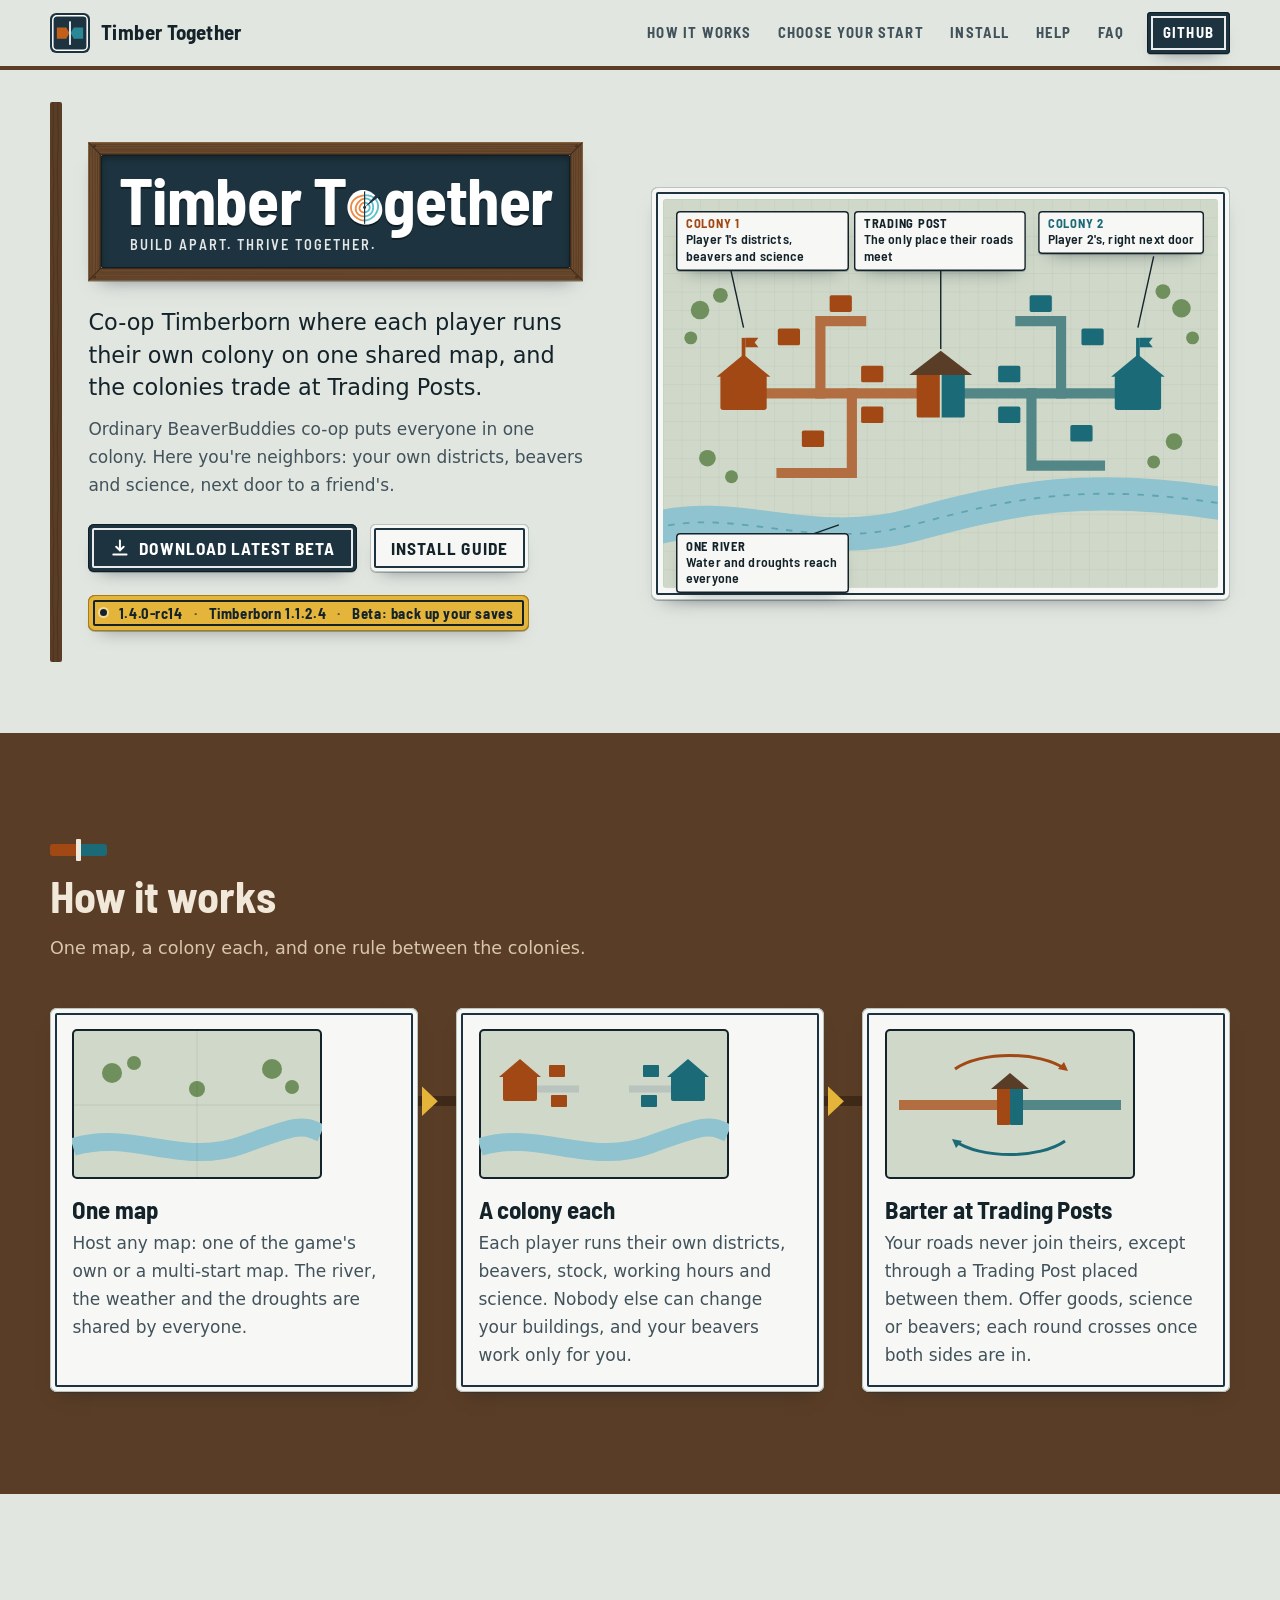
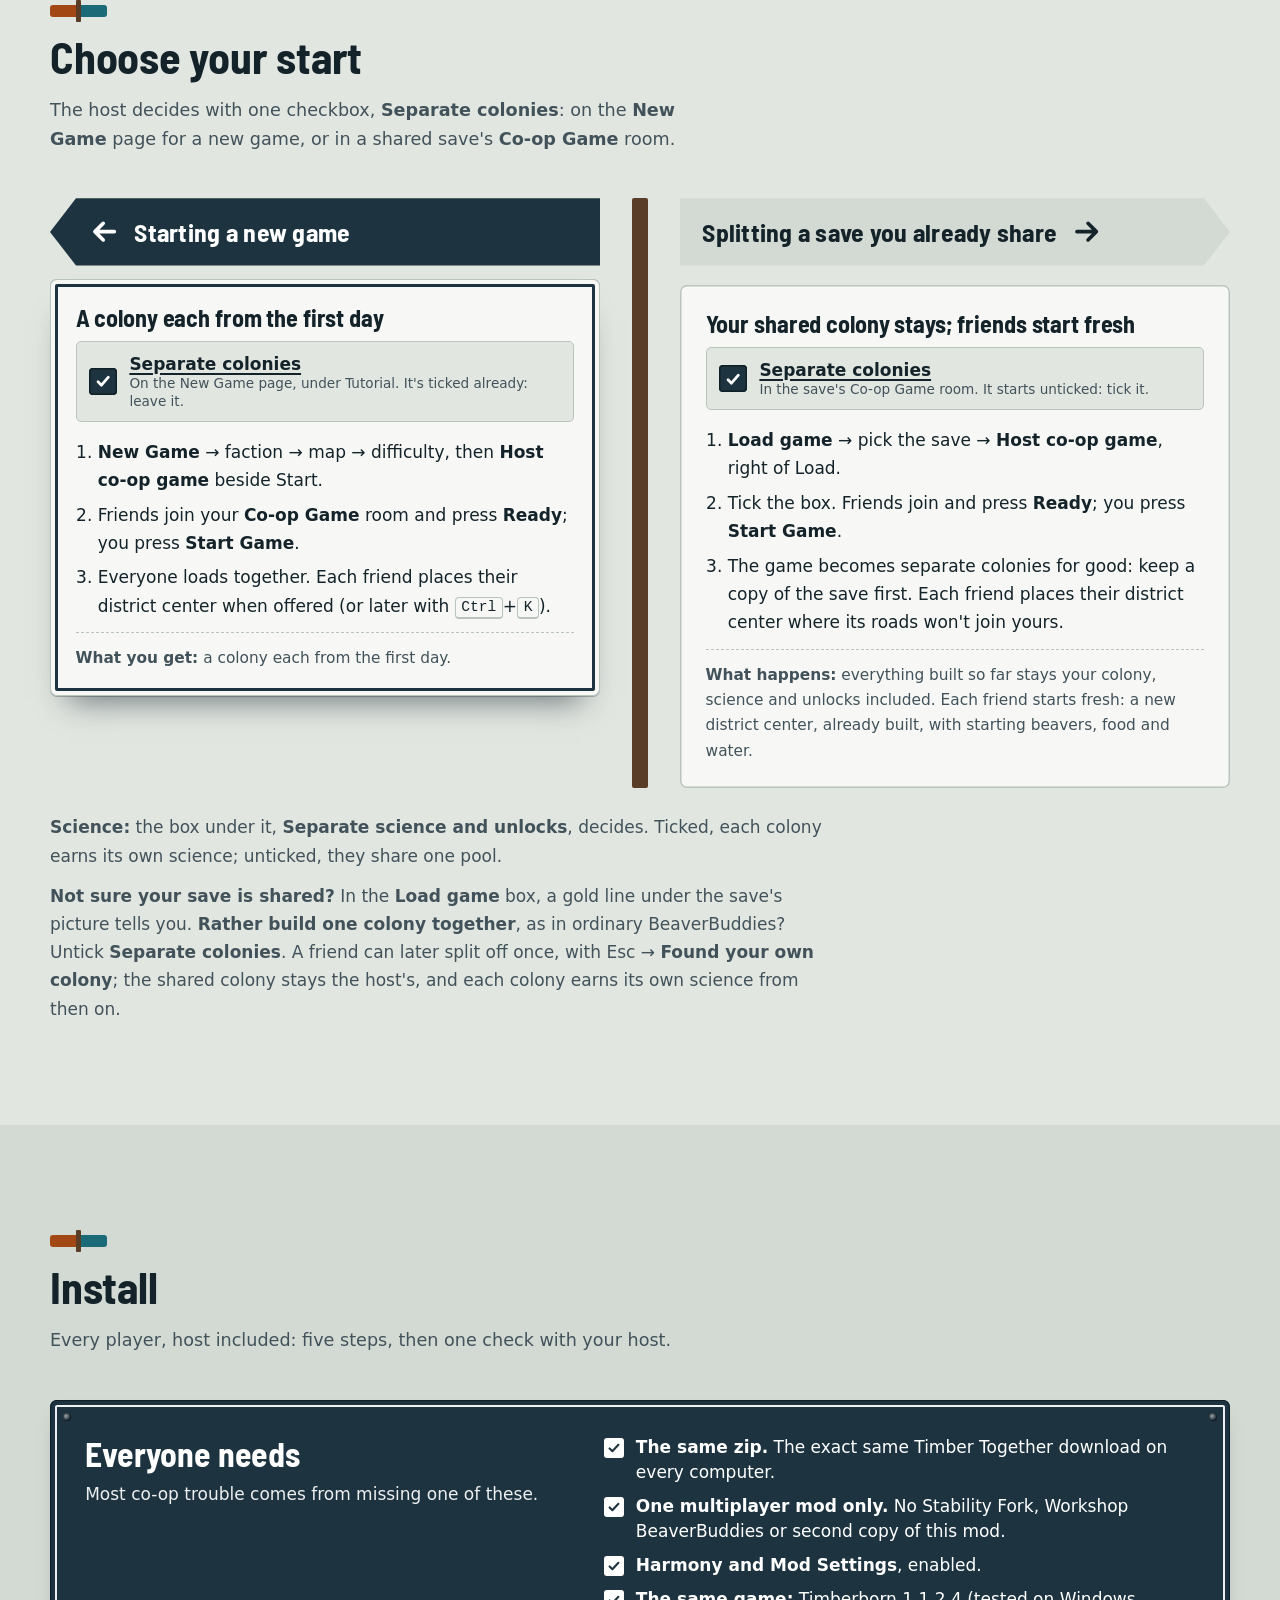
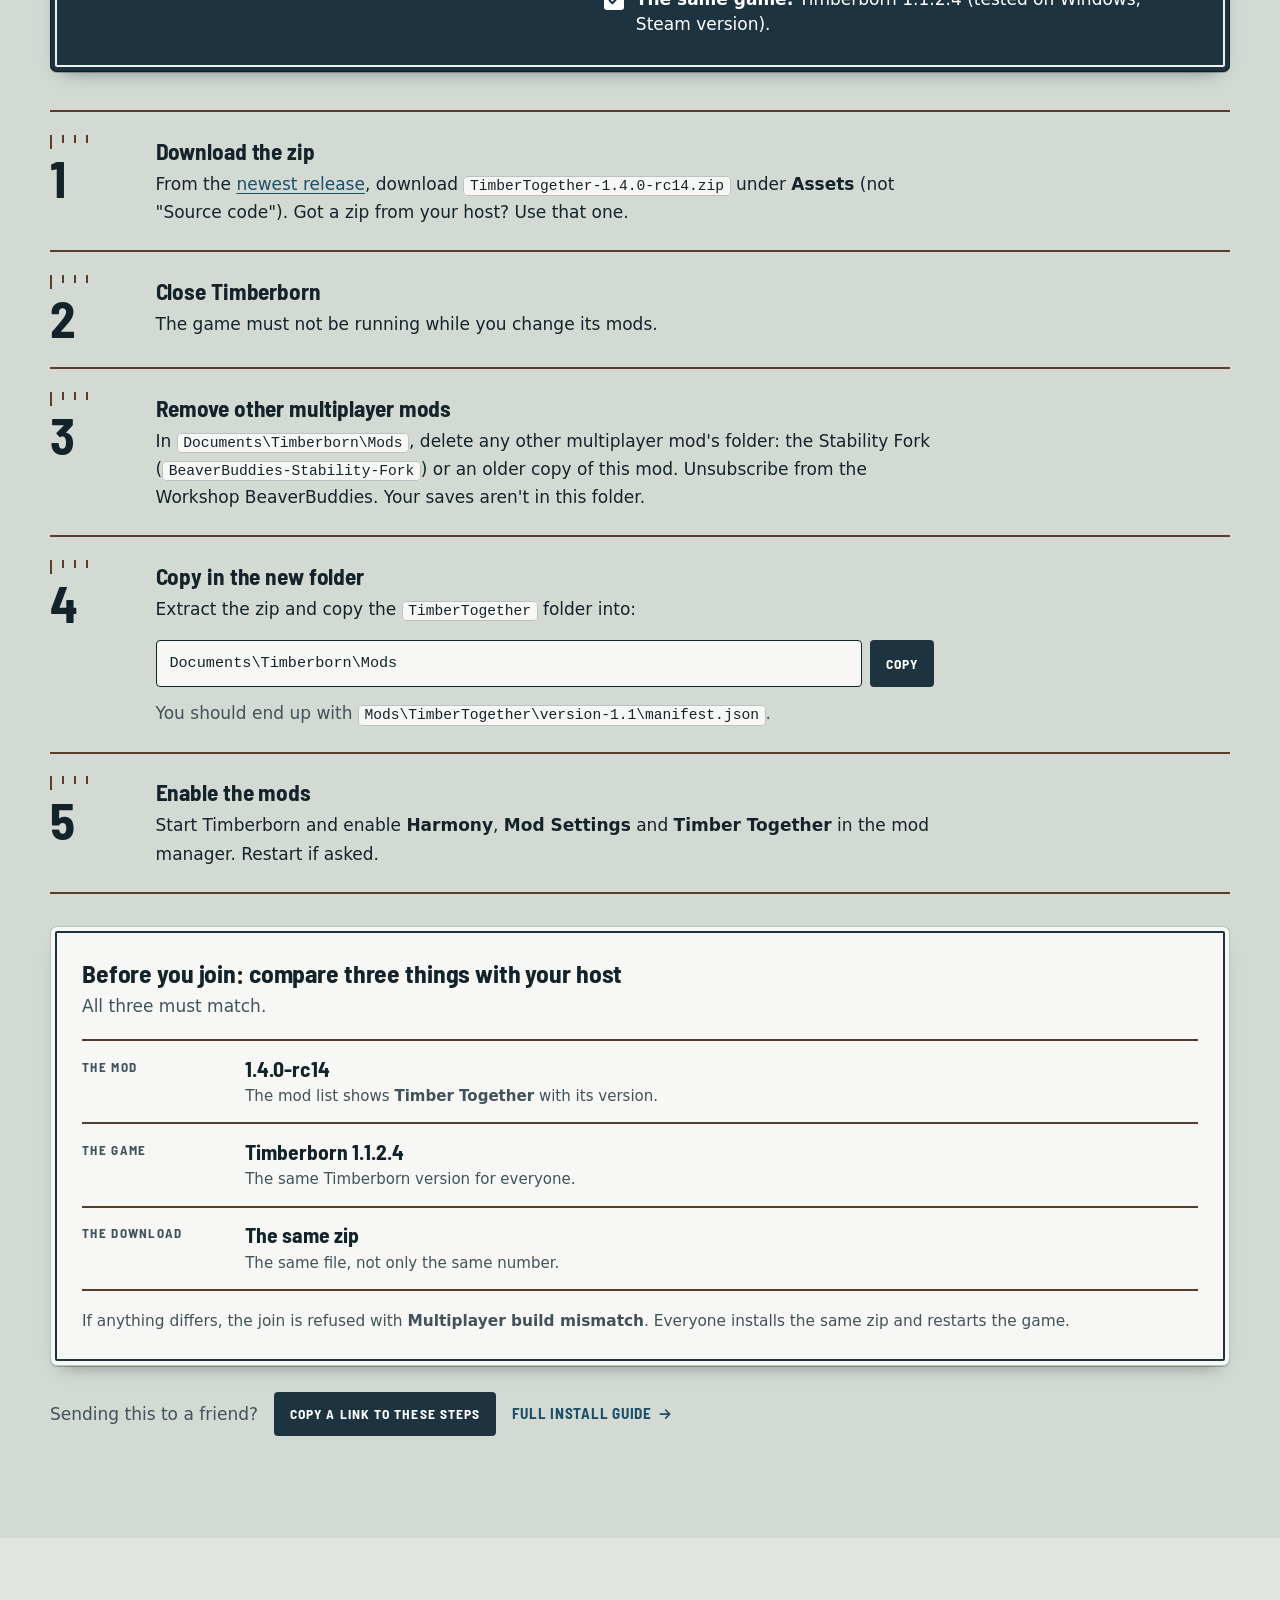
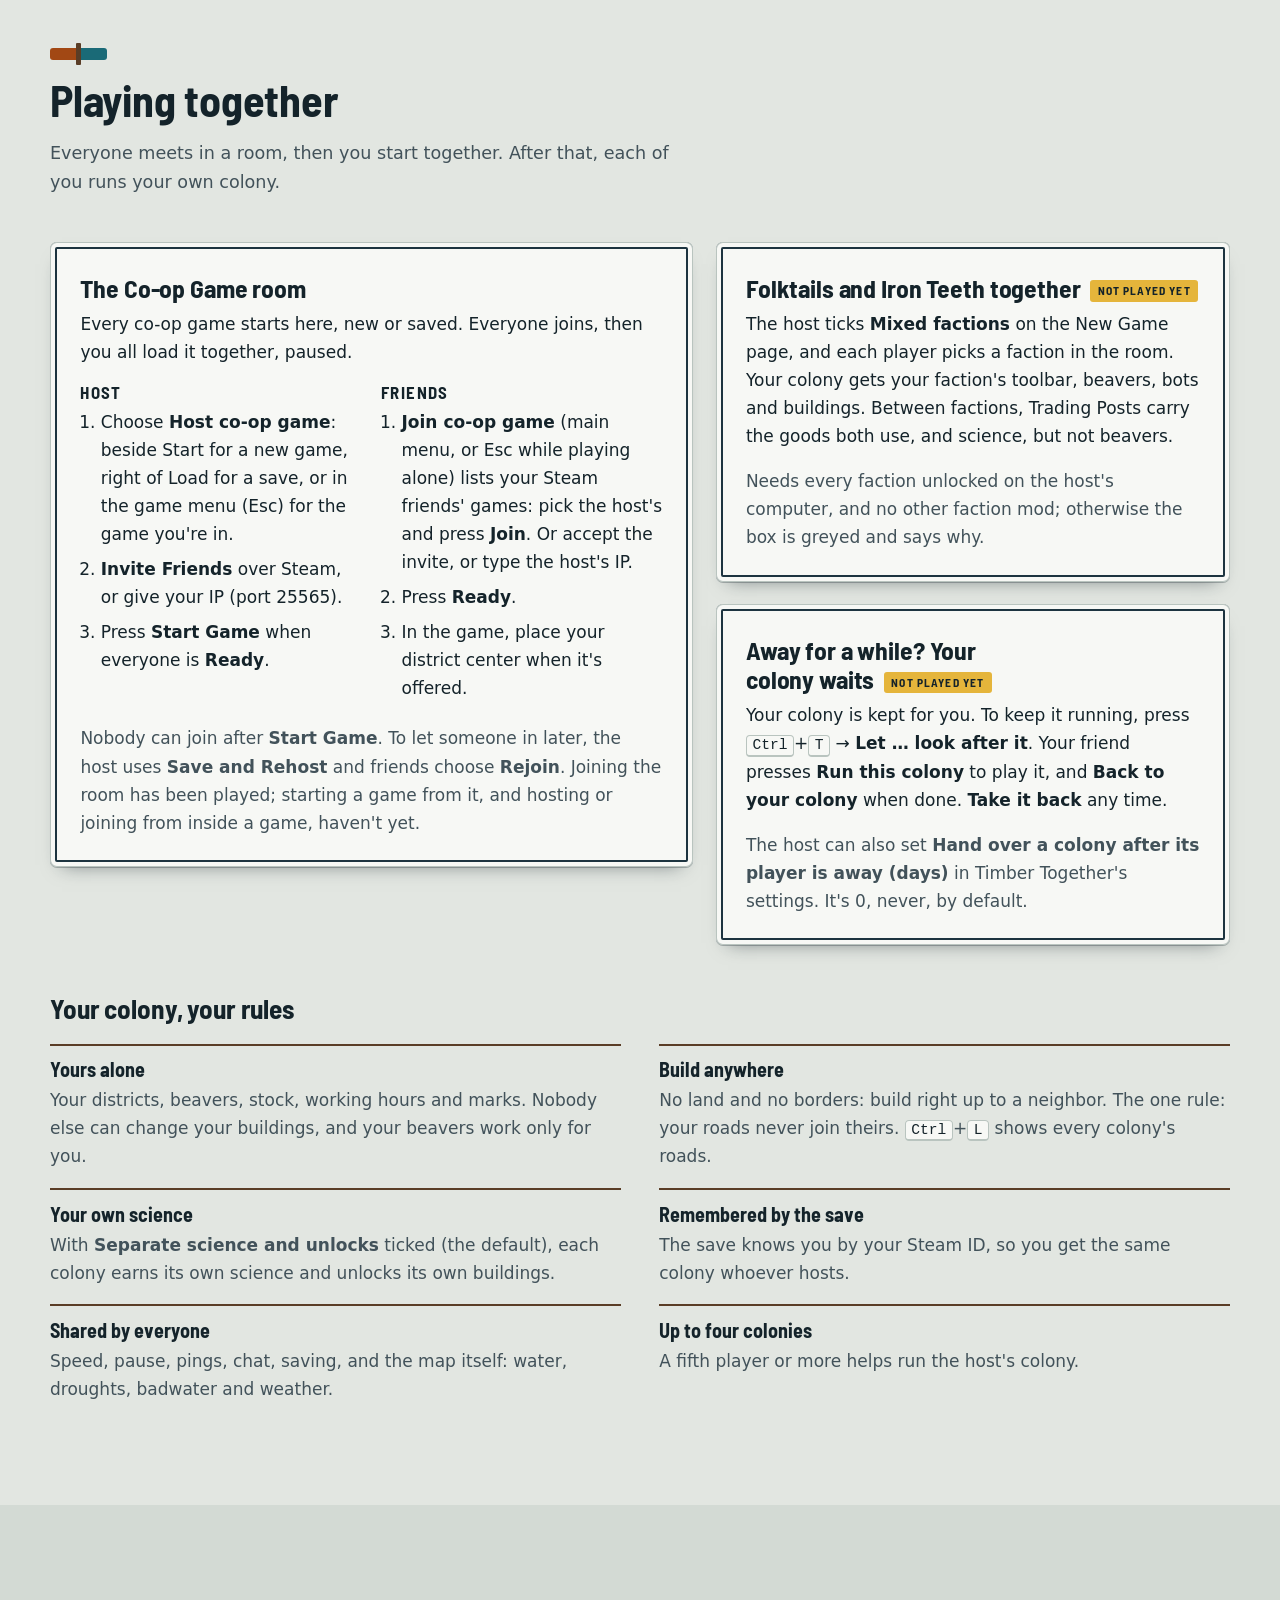
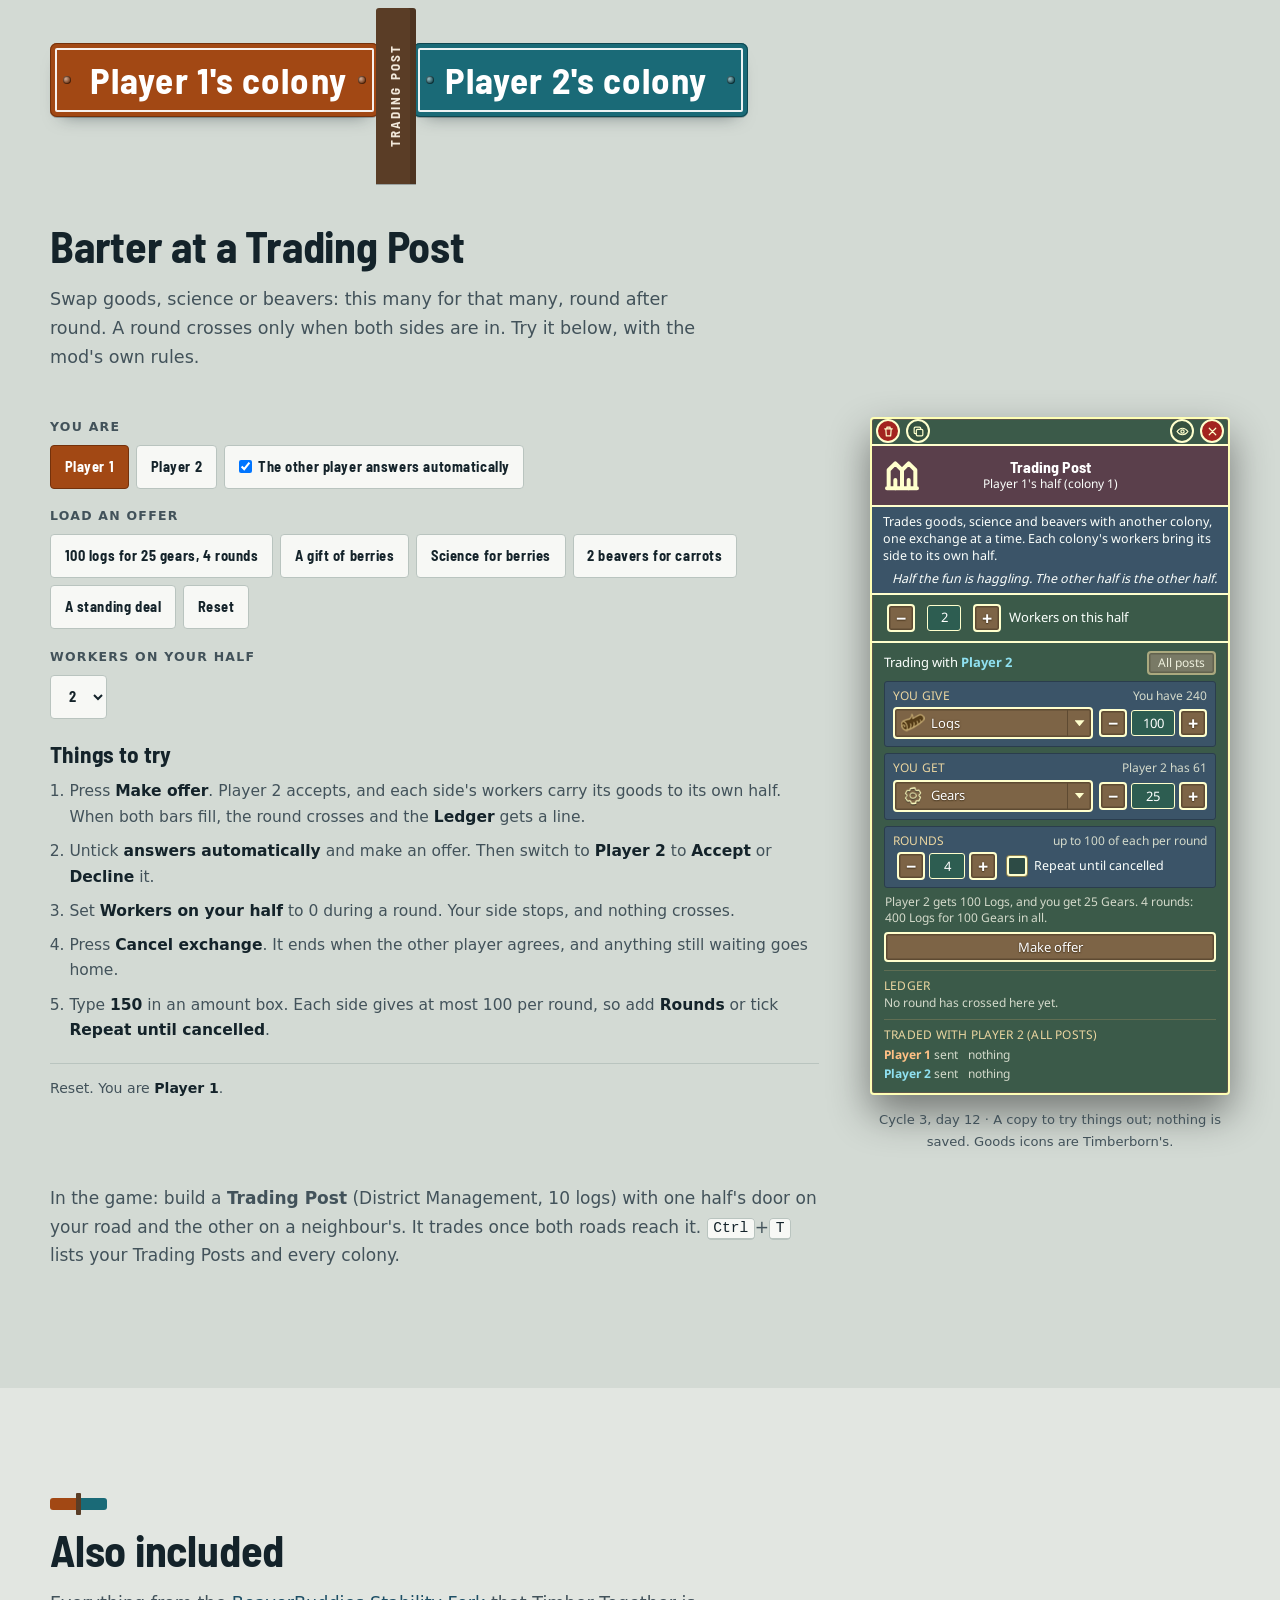
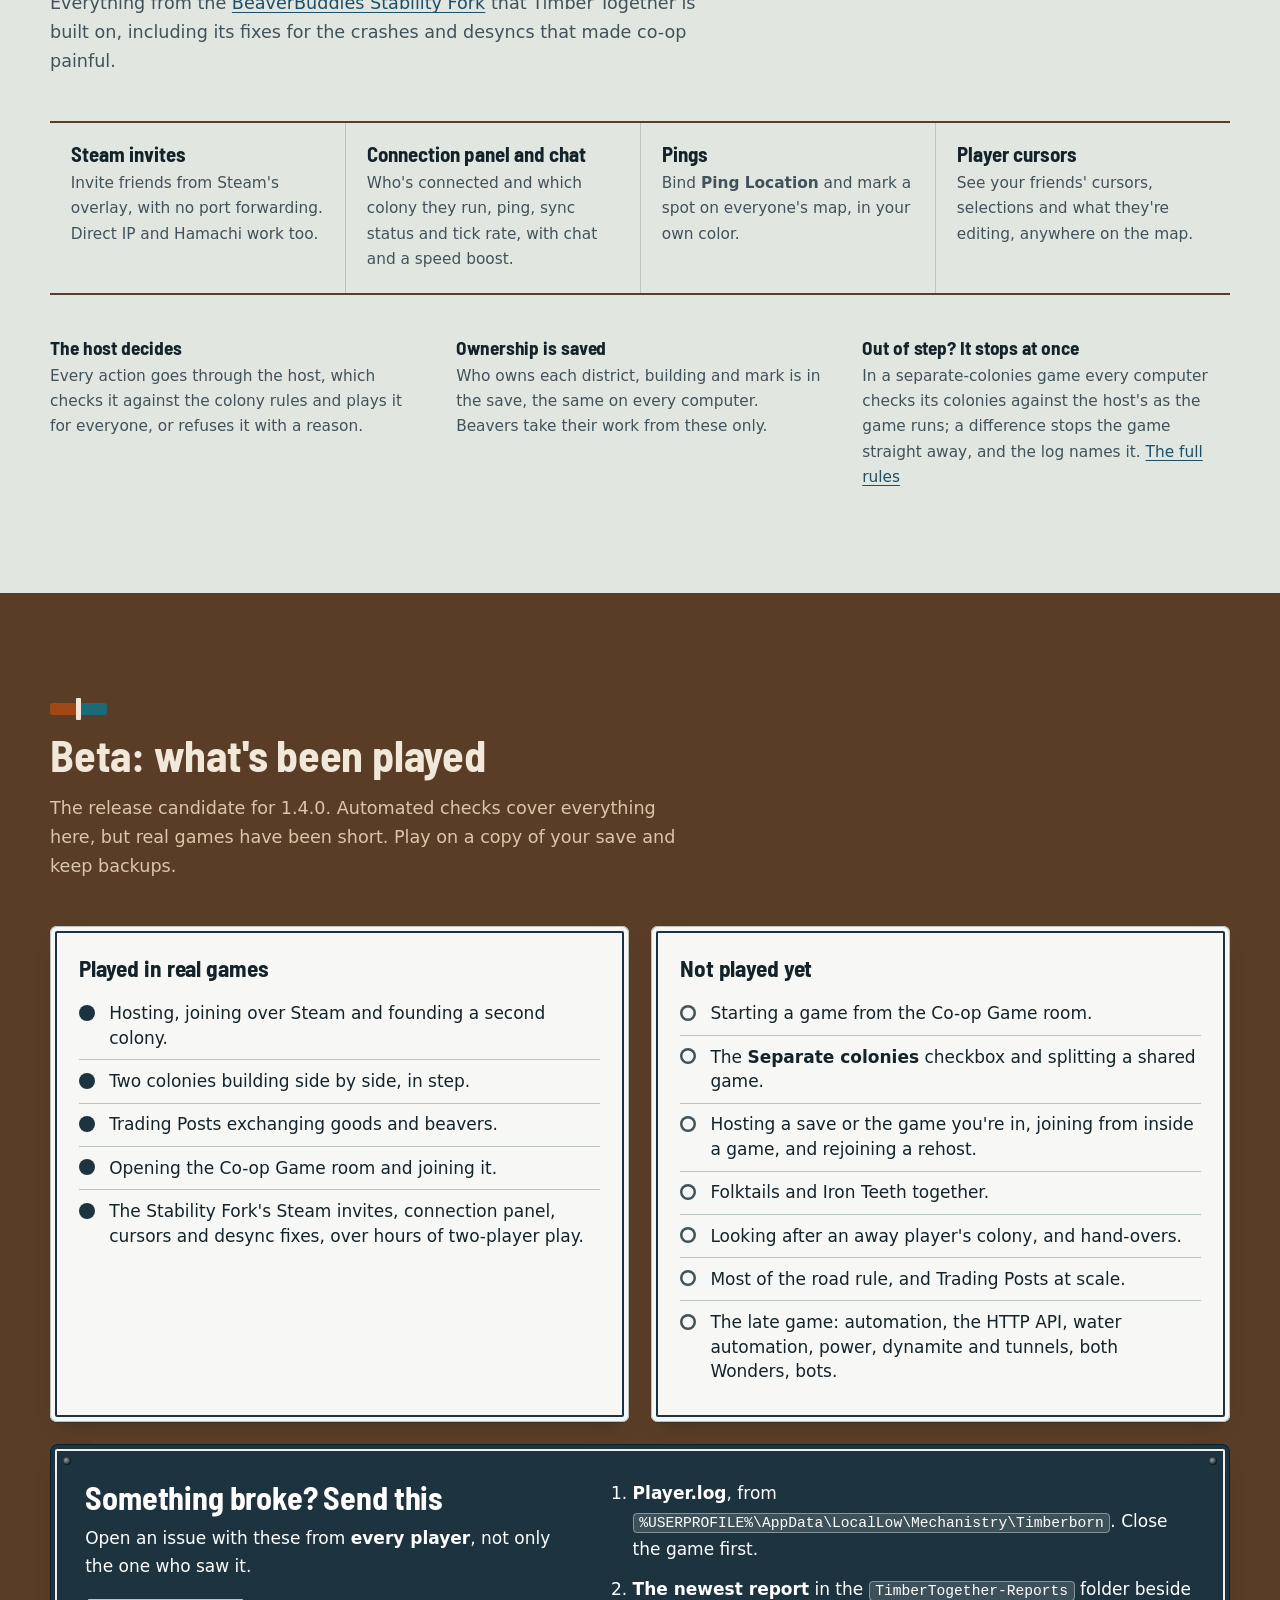
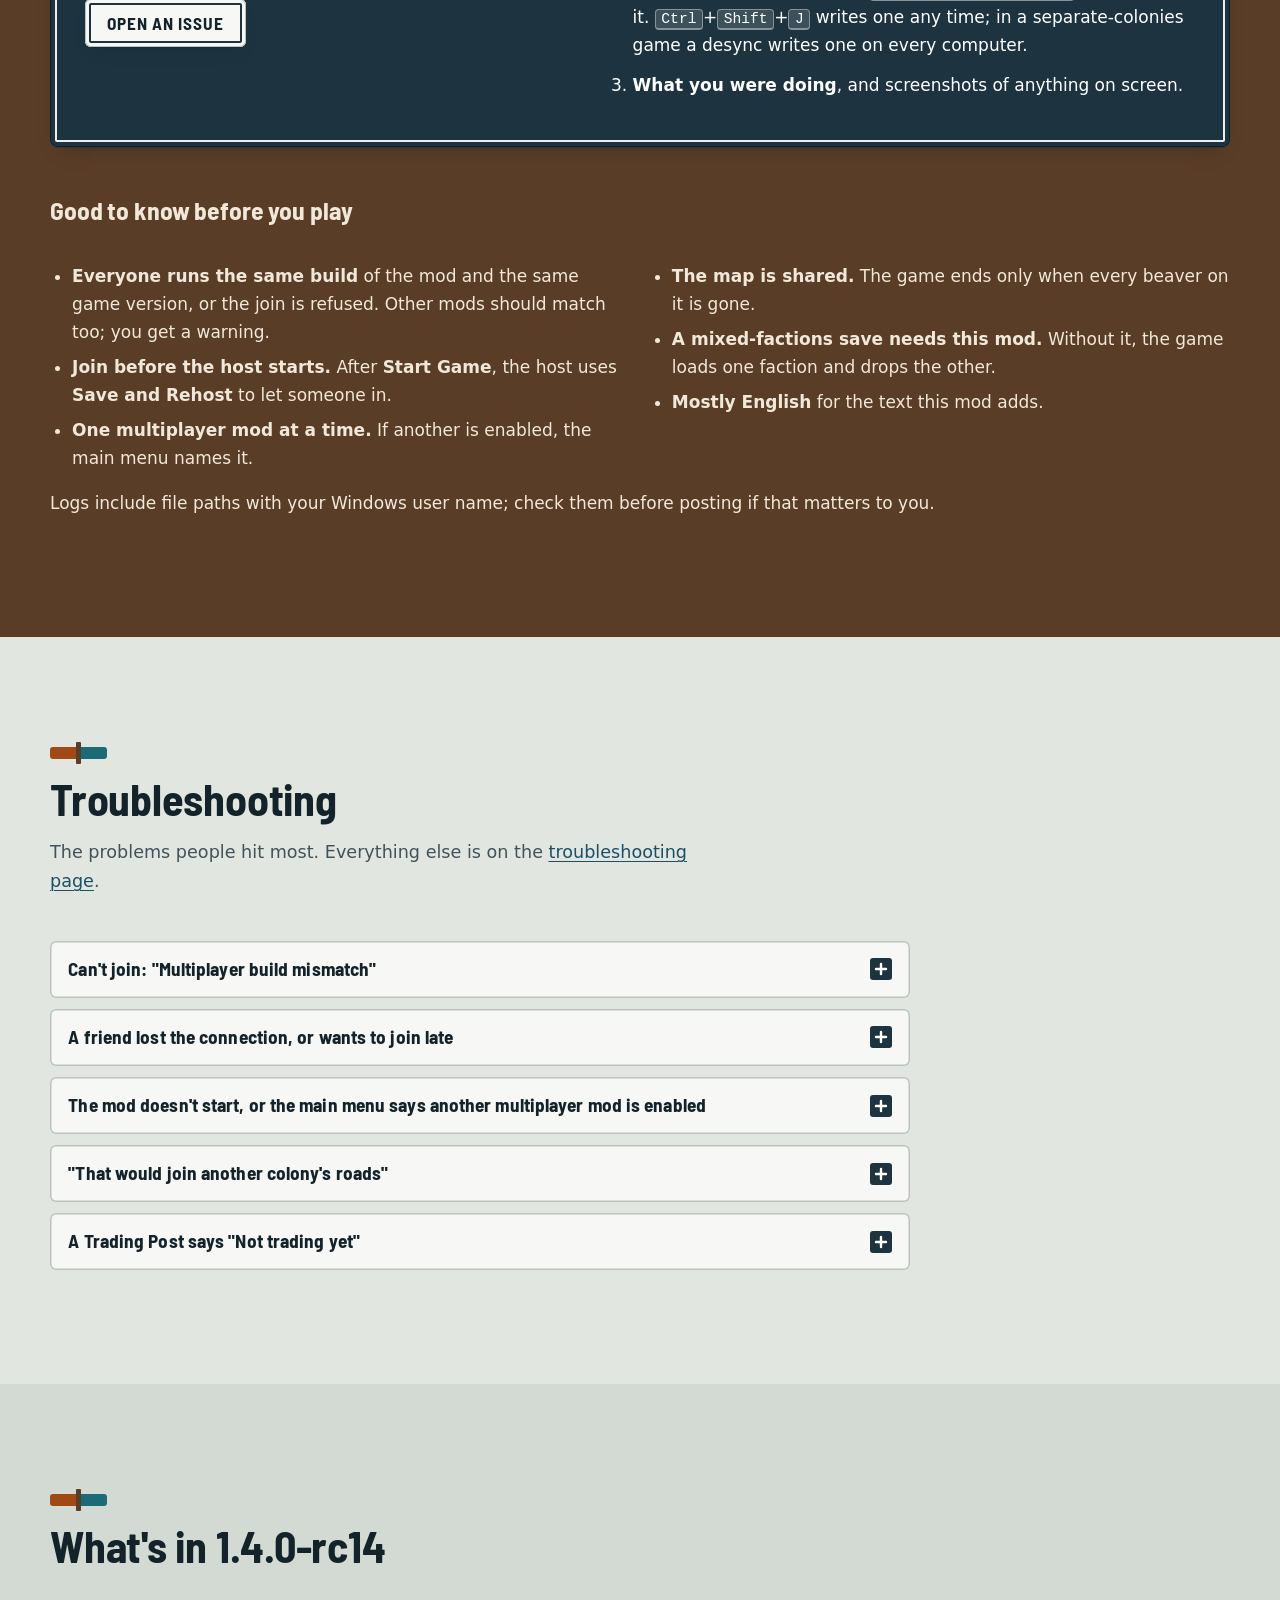
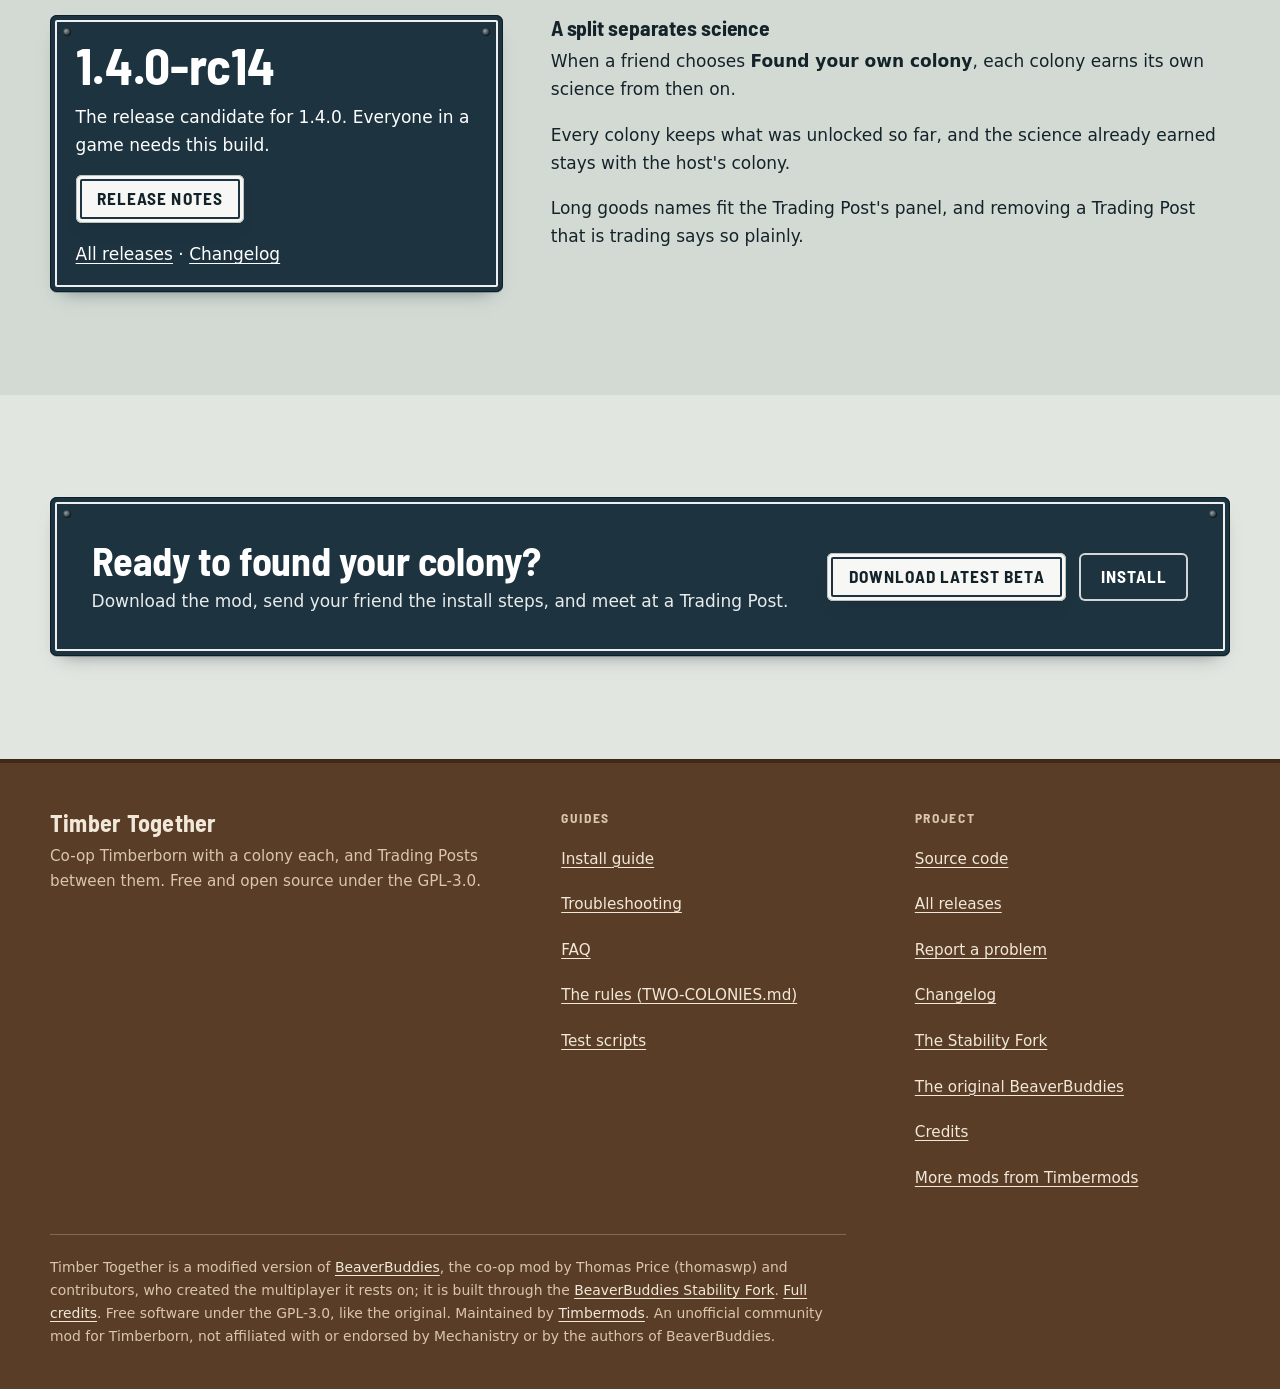
==== commit ad6305fa: "1.4.0-rc14: long goods names fit the Trading Post's selector; a plain message for a removed Trading " ====
--- a/docs/index.html
+++ b/docs/index.html
@@ -62,7 +62,7 @@
         </a>
         <a class="btn ghost" href="#install">Install guide</a>
       </div>
-      <p class="status-tag plate caution"><span><span data-release="version">1.4.0-rc13</span></span><span>Timberborn 1.1.2.4</span><span>Beta: back up your saves</span></p>
+      <p class="status-tag plate caution"><span><span data-release="version">1.4.0-rc14</span></span><span>Timberborn 1.1.2.4</span><span>Beta: back up your saves</span></p>
     </div>
 
     <figure class="map-figure plate enamel">
@@ -243,7 +243,7 @@
     <ol class="steps">
       <li><div>
         <h3>Download the zip</h3>
-        <p>From the <a href="https://github.com/timbermods/TimberTogether/releases" data-release-href="notes">newest release</a>, download <code><span data-release="asset-name">TimberTogether-1.4.0-rc13.zip</span></code> under <b>Assets</b> (not "Source code"). Got a zip from your host? Use that one.</p>
+        <p>From the <a href="https://github.com/timbermods/TimberTogether/releases" data-release-href="notes">newest release</a>, download <code><span data-release="asset-name">TimberTogether-1.4.0-rc14.zip</span></code> under <b>Assets</b> (not "Source code"). Got a zip from your host? Use that one.</p>
       </div></li>
       <li><div>
         <h3>Close Timberborn</h3>
@@ -269,7 +269,7 @@
       <h3>Before you join: compare three things with your host</h3>
       <p>All three must match.</p>
       <dl class="readings">
-        <div><dt>The mod</dt><dd class="val" data-release="version">1.4.0-rc13</dd><dd class="why">The mod list shows <b>Timber Together</b> with its version.</dd></div>
+        <div><dt>The mod</dt><dd class="val" data-release="version">1.4.0-rc14</dd><dd class="why">The mod list shows <b>Timber Together</b> with its version.</dd></div>
         <div><dt>The game</dt><dd class="val">Timberborn 1.1.2.4</dd><dd class="why">The same Timberborn version for everyone.</dd></div>
         <div><dt>The download</dt><dd class="val">The same zip</dd><dd class="why">The same file, not only the same number.</dd></div>
       </dl>
@@ -549,21 +549,22 @@
   <div class="wrap">
     <div class="head">
       <div class="marker" aria-hidden="true"><i></i><b></b><i></i></div>
-      <h2 id="release-h">What's in <span data-release="version">1.4.0-rc13</span></h2>
+      <h2 id="release-h">What's in <span data-release="version">1.4.0-rc14</span></h2>
     </div>
     <div class="release">
       <div class="plate grommets">
-        <span class="ver" data-release="version">1.4.0-rc13</span>
+        <span class="ver" data-release="version">1.4.0-rc14</span>
         <p>The release candidate for 1.4.0. Everyone in a game needs this build.</p>
         <div class="btn-row">
           <a class="btn ghost" href="https://github.com/timbermods/TimberTogether/releases" data-release-href="notes">Release notes</a>
         </div>
         <p style="margin:1.1rem 0 0"><a href="https://github.com/timbermods/TimberTogether/releases">All releases</a> &middot; <a href="https://github.com/timbermods/TimberTogether/blob/main/STABILITY-CHANGELOG.md">Changelog</a></p>
       </div>
-      <div class="measure" data-release-pinned="1.4.0-rc13">
+      <div class="measure" data-release-pinned="1.4.0-rc14">
         <h3>A split separates science</h3>
         <p>When a friend chooses <b>Found your own colony</b>, each colony earns its own science from then on.</p>
         <p>Every colony keeps what was unlocked so far, and the science already earned stays with the host's colony.</p>
+        <p>Long goods names fit the Trading Post's panel, and removing a Trading Post that is trading says so plainly.</p>
       </div>
     </div>
   </div>
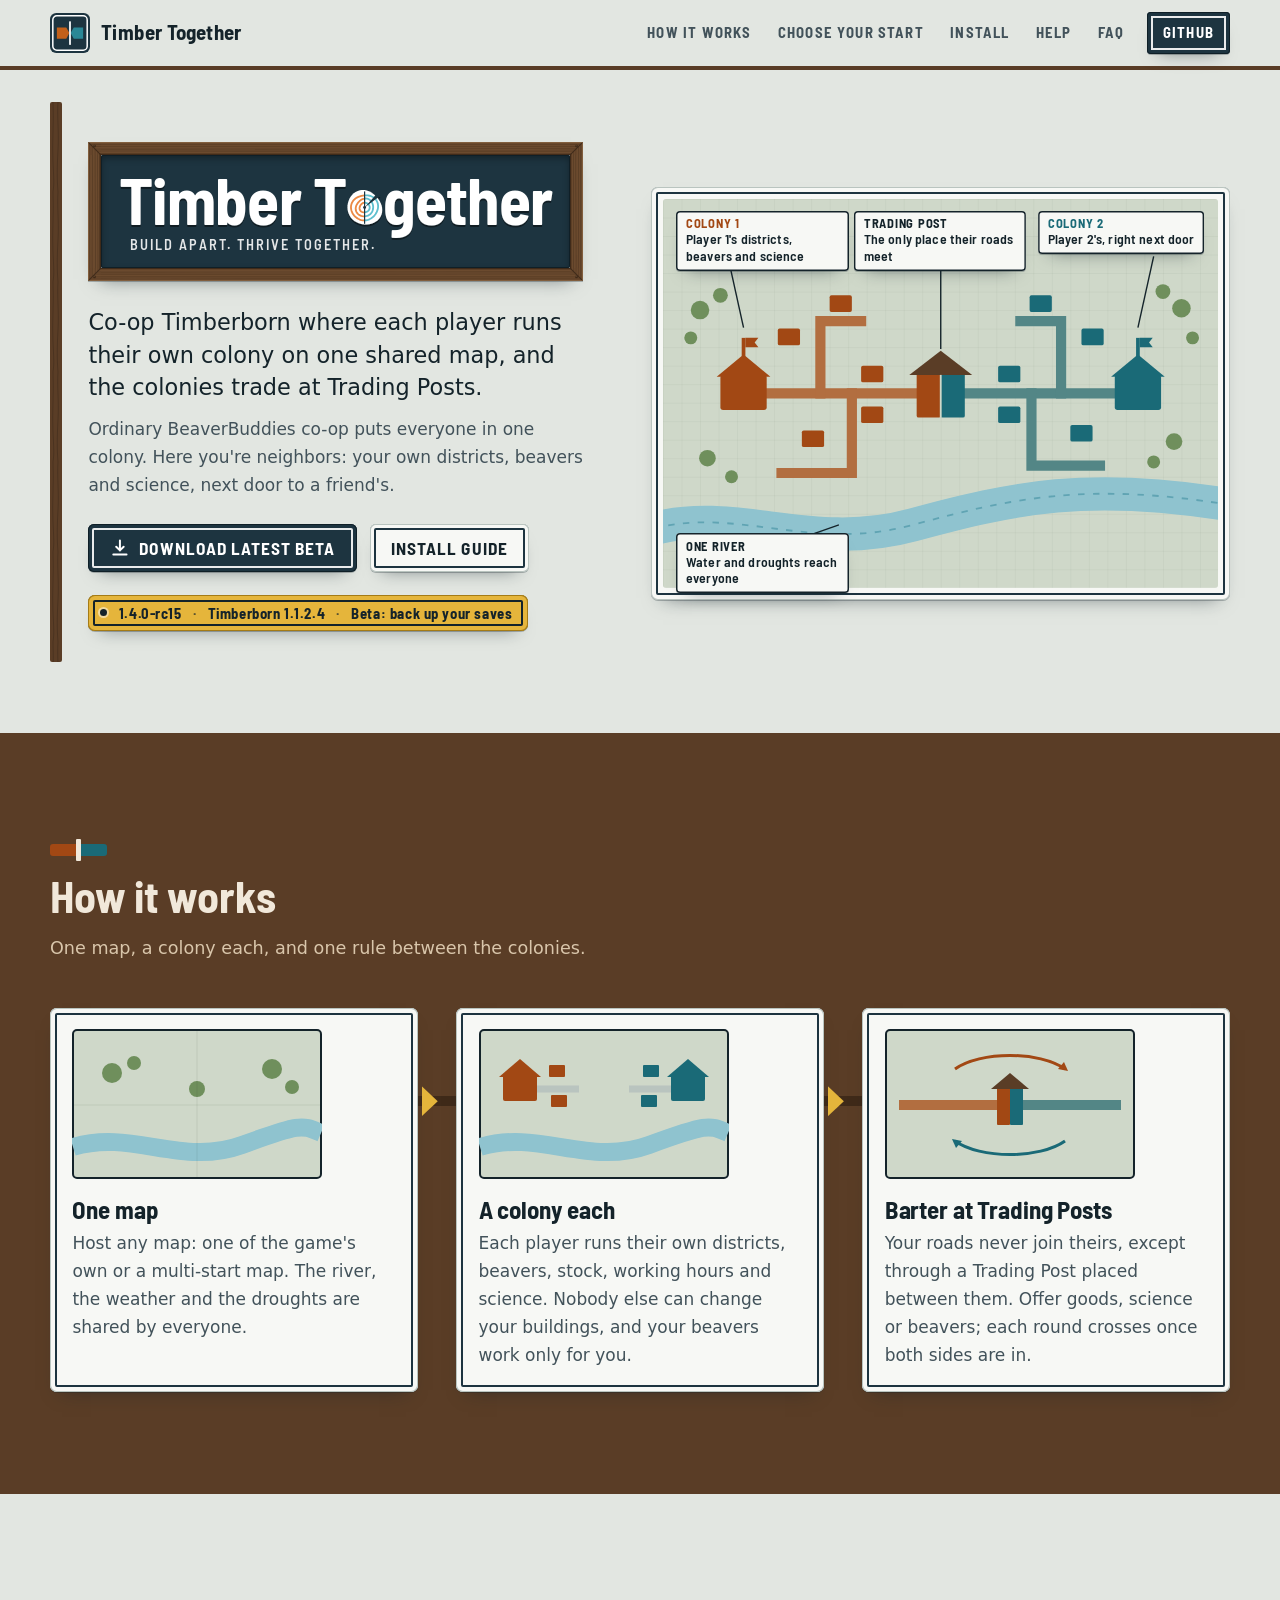
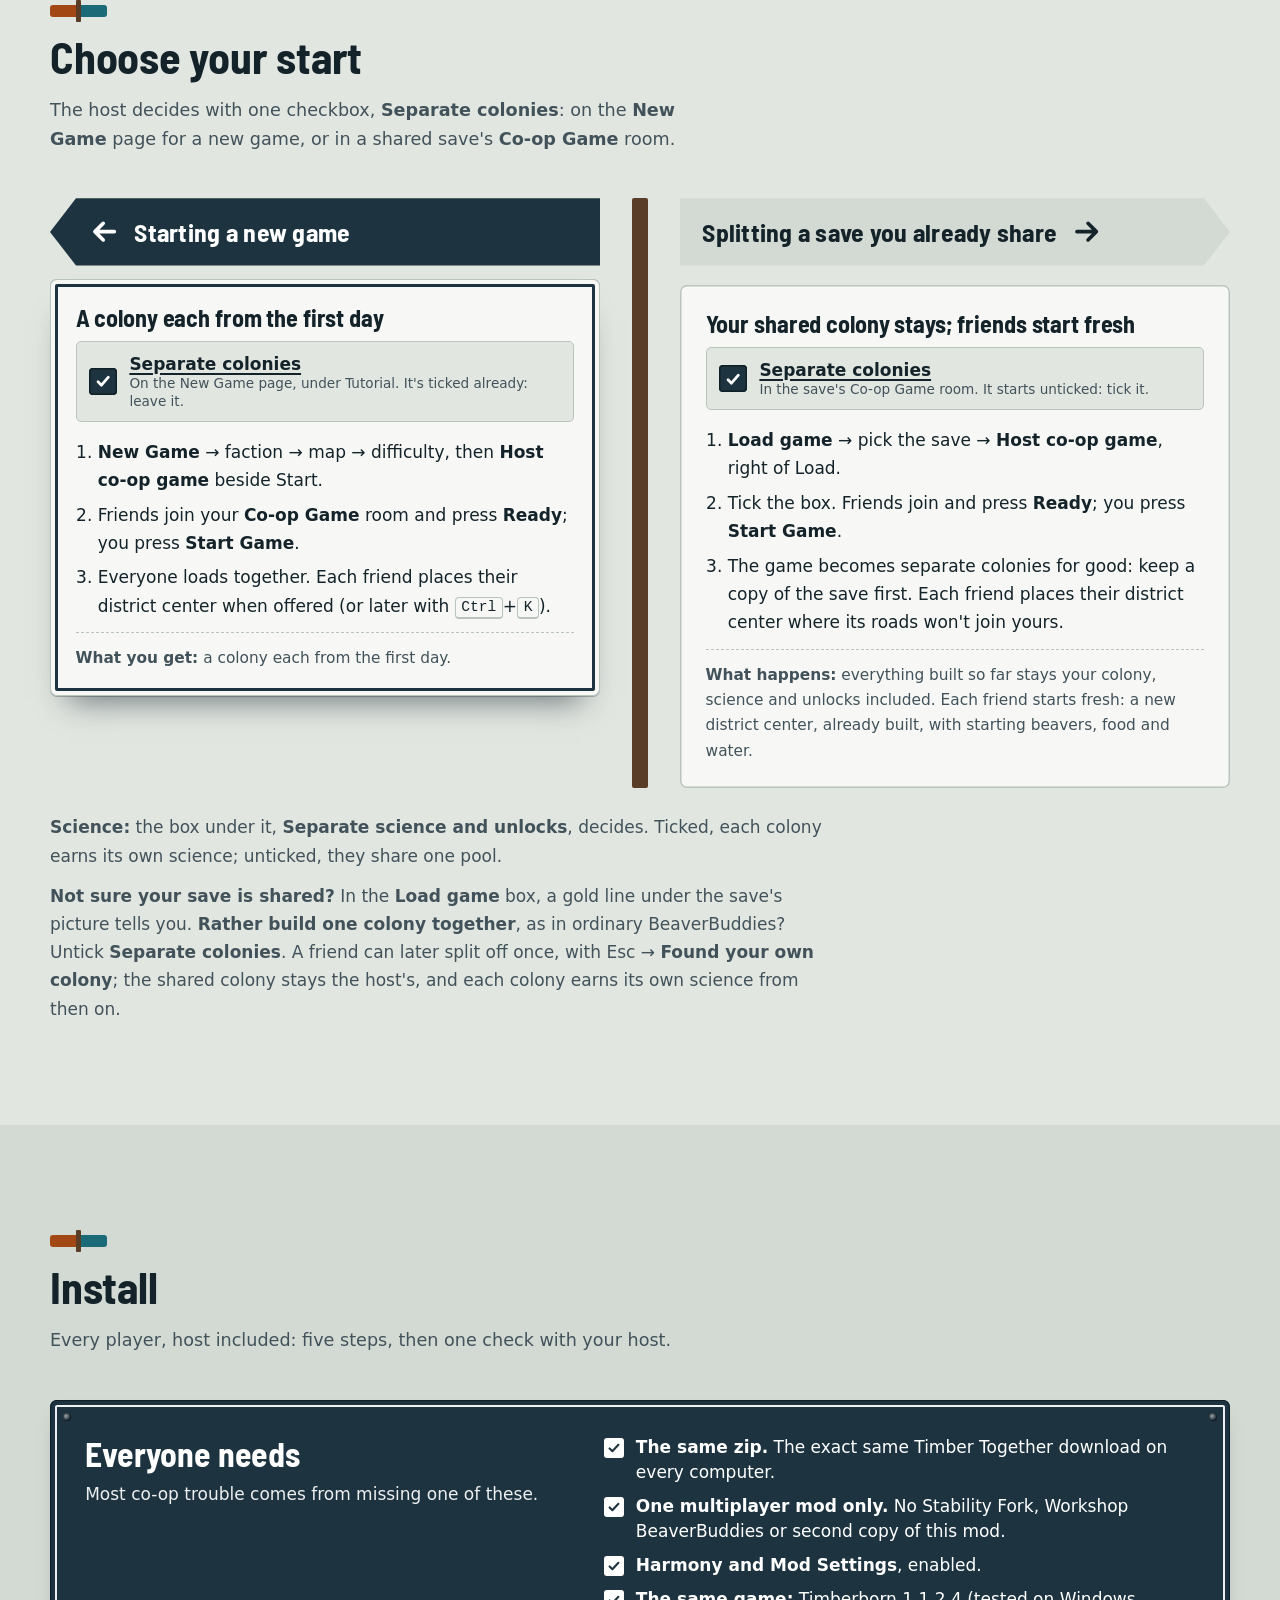
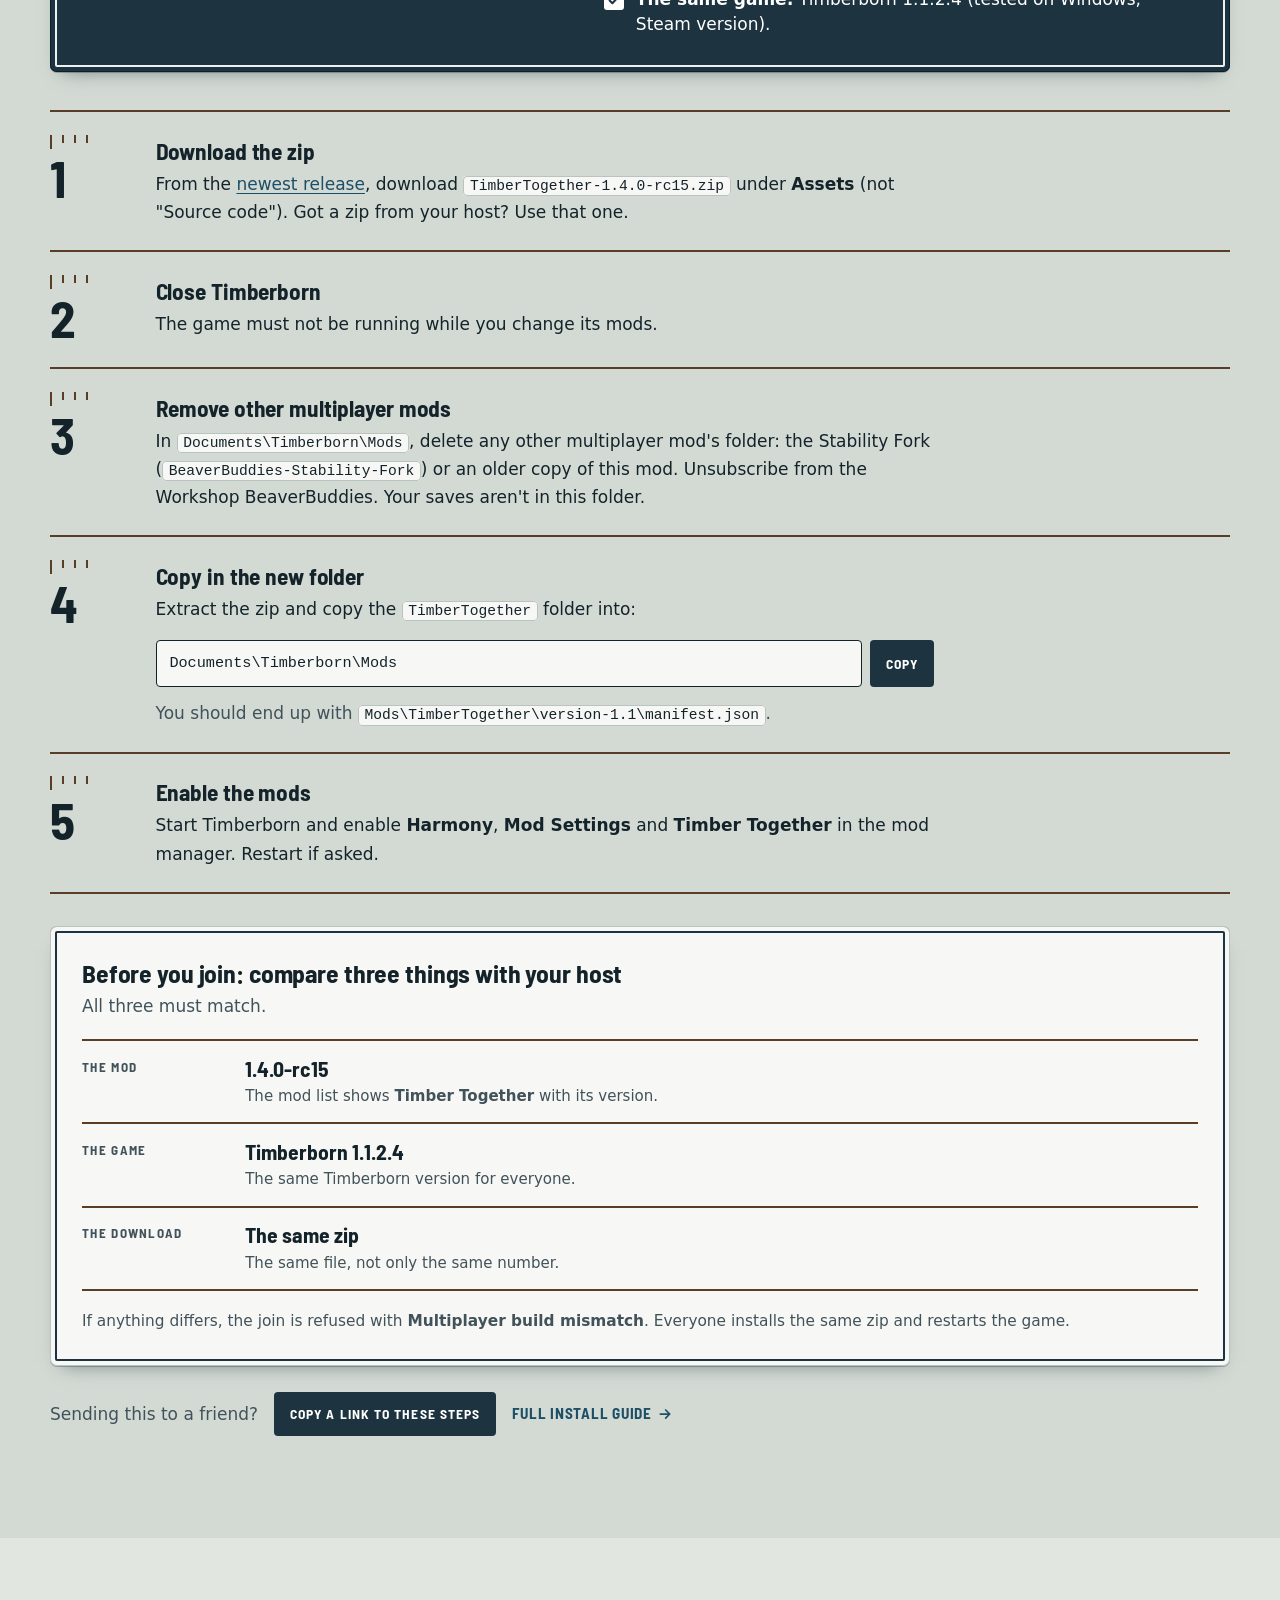
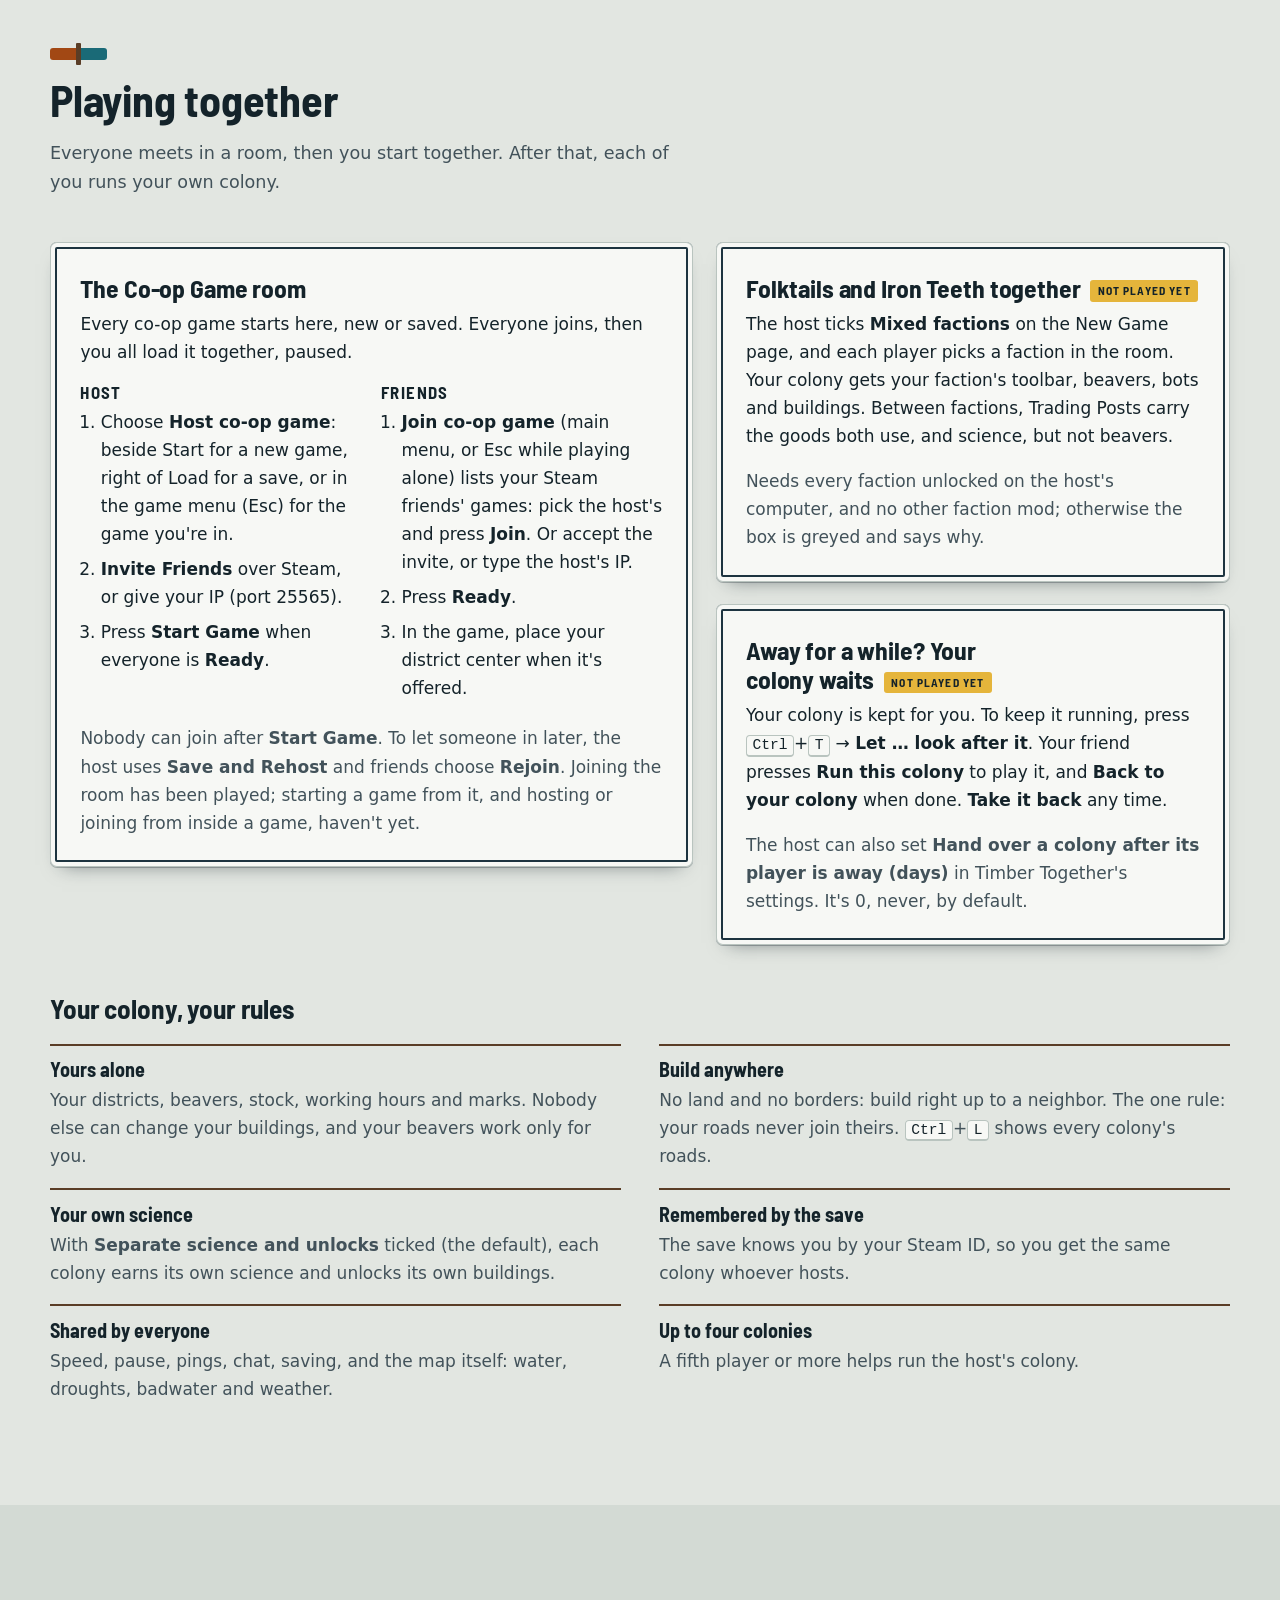
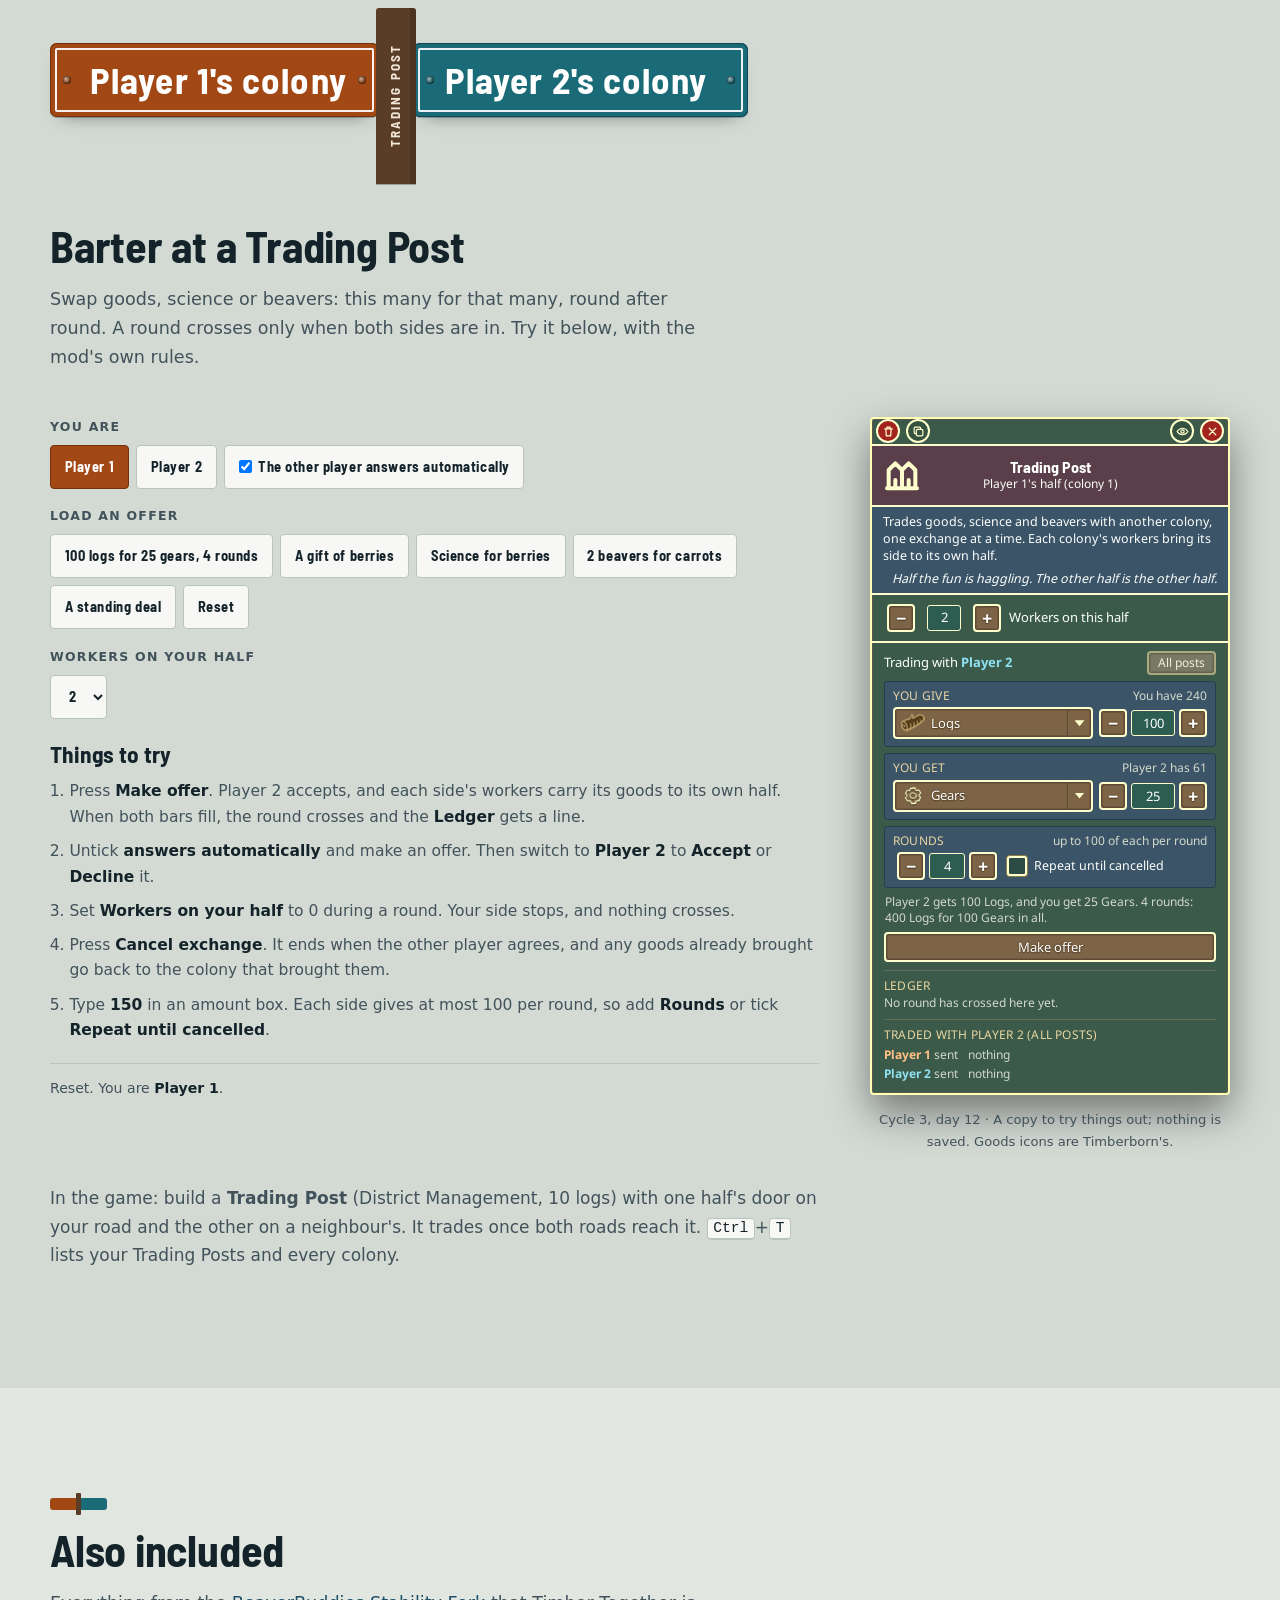
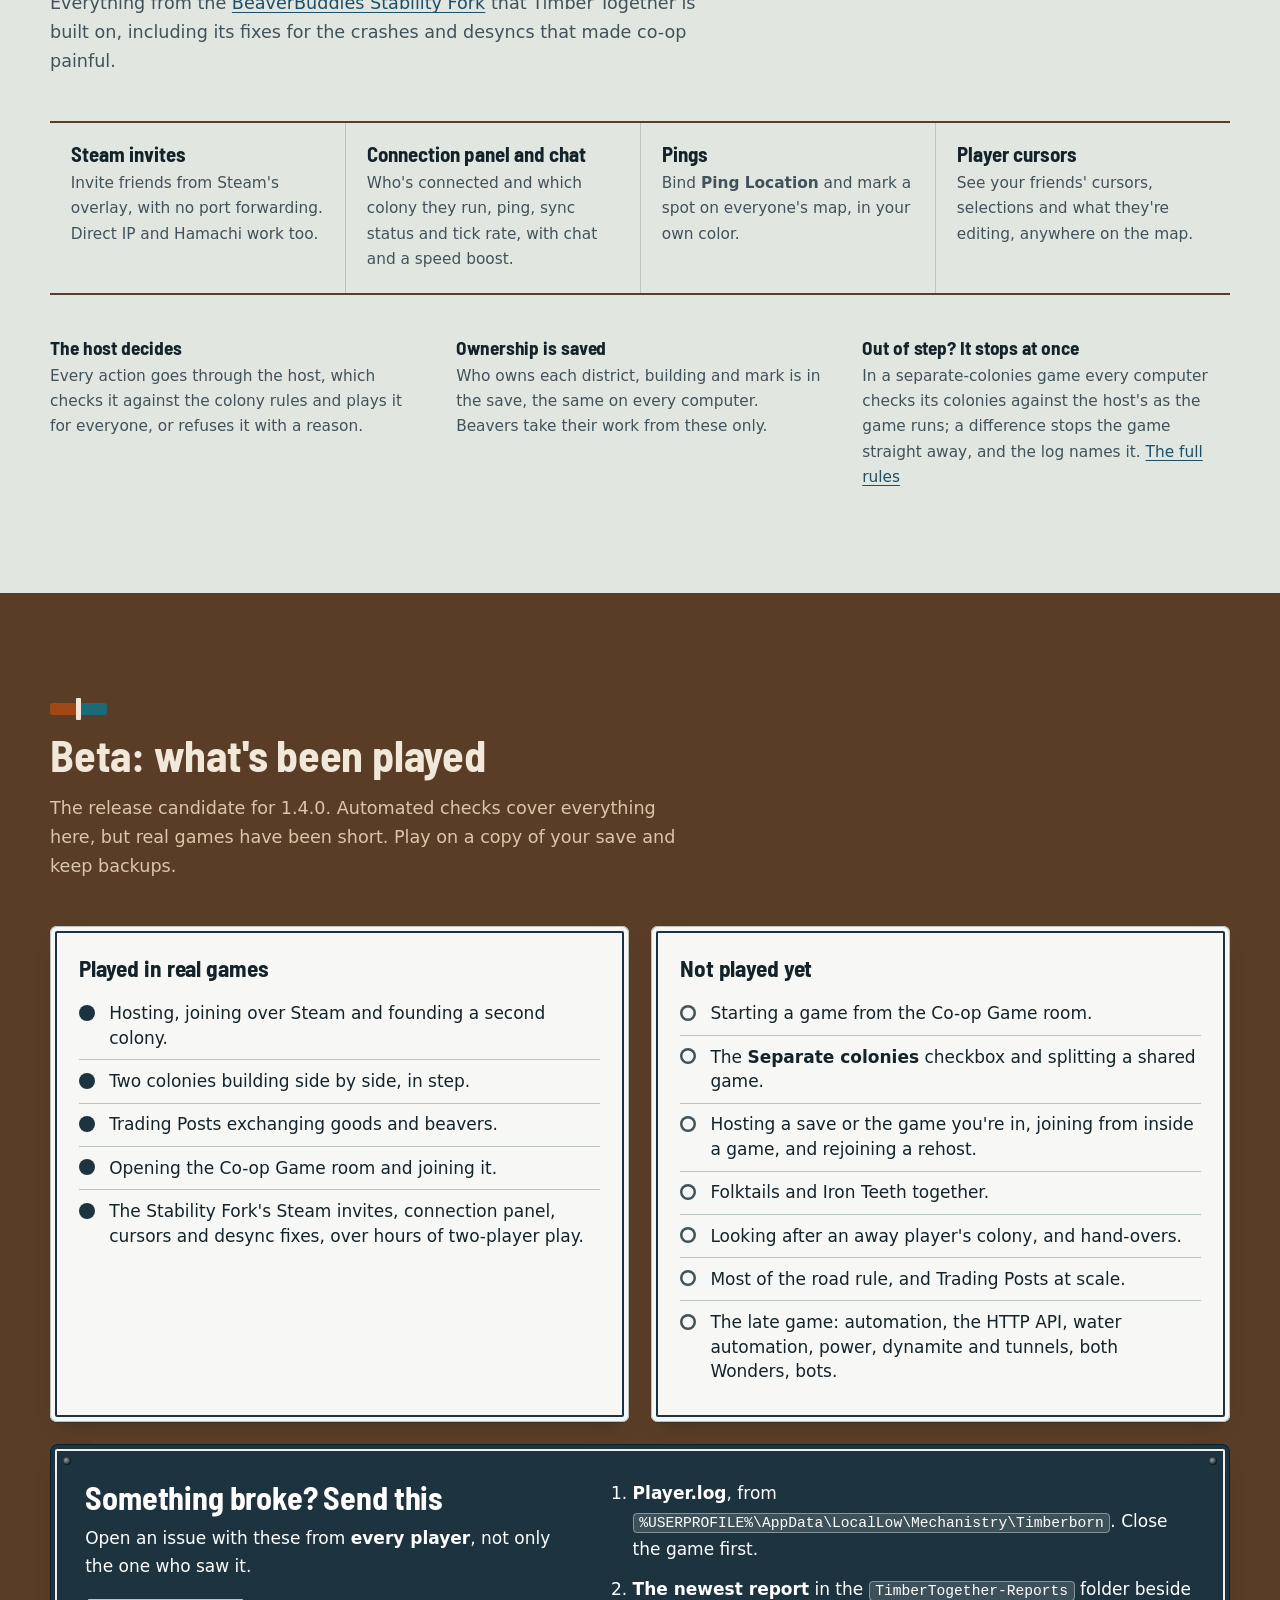
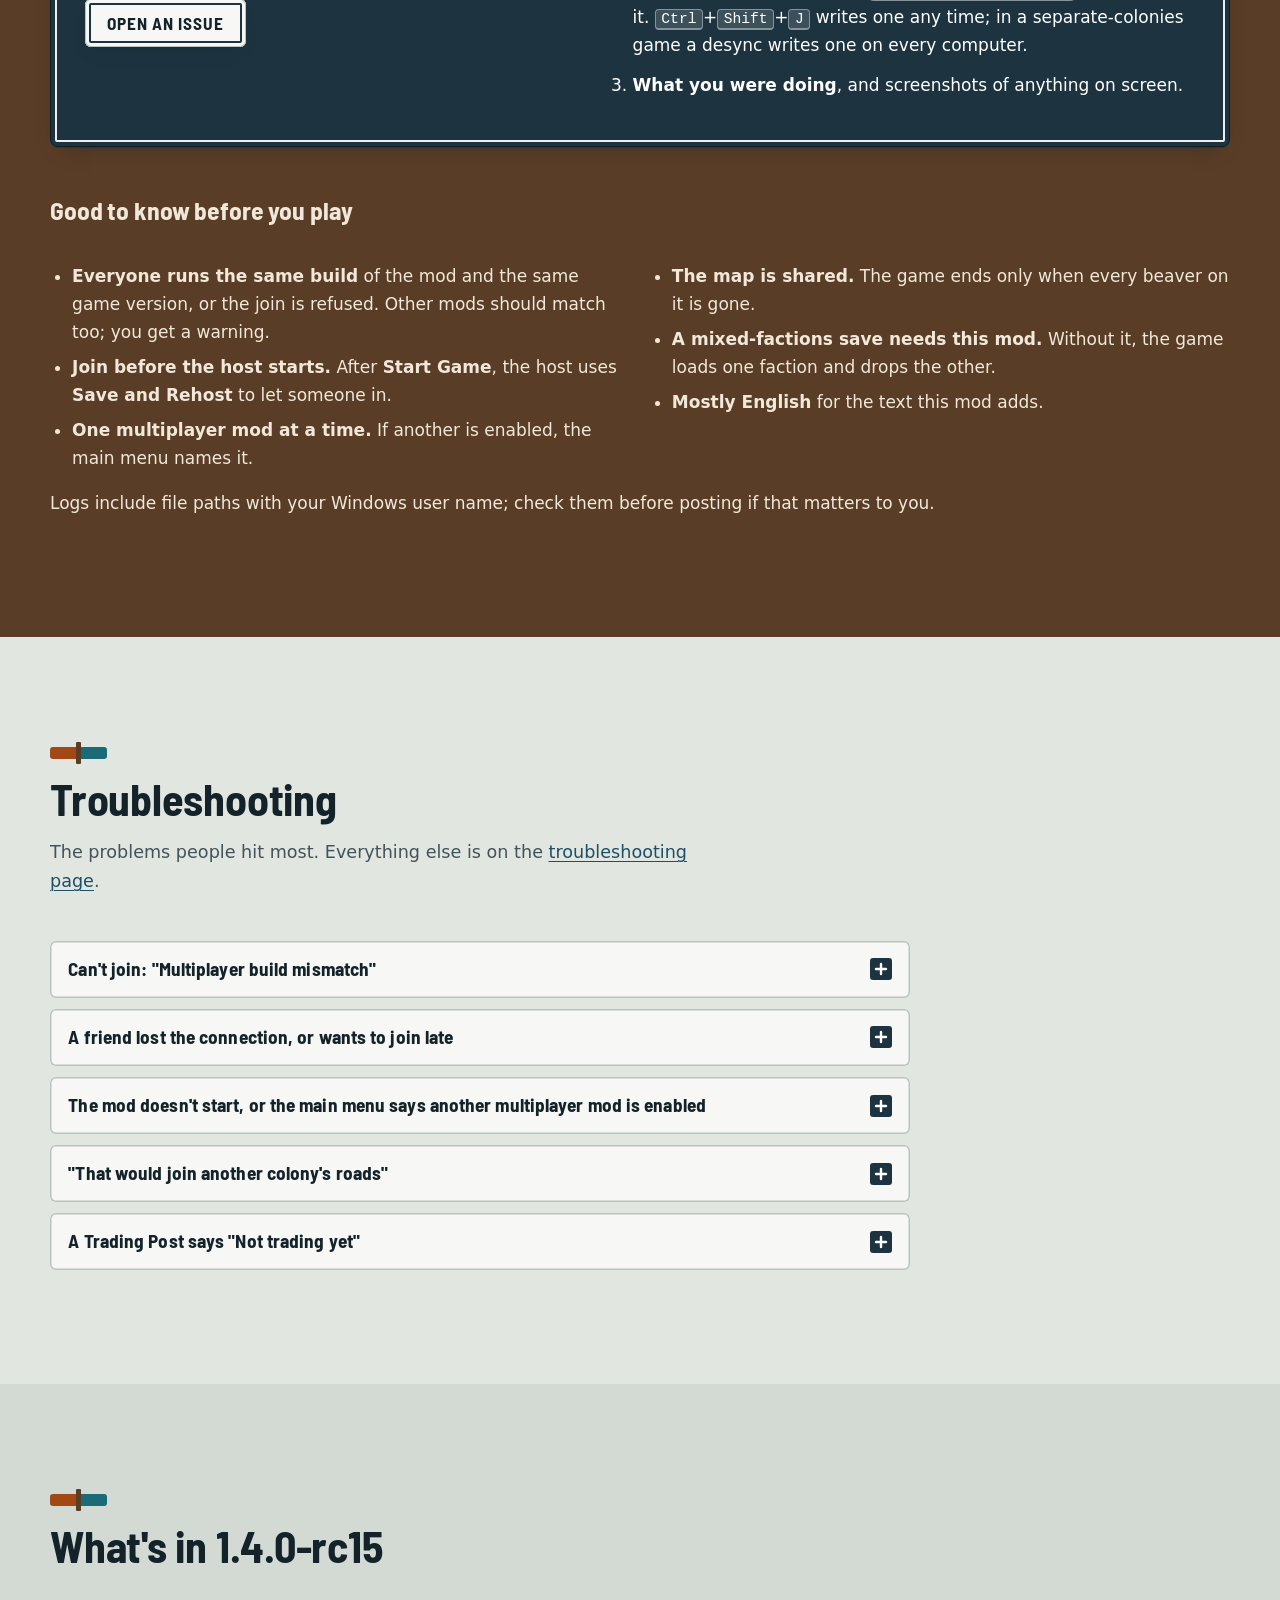
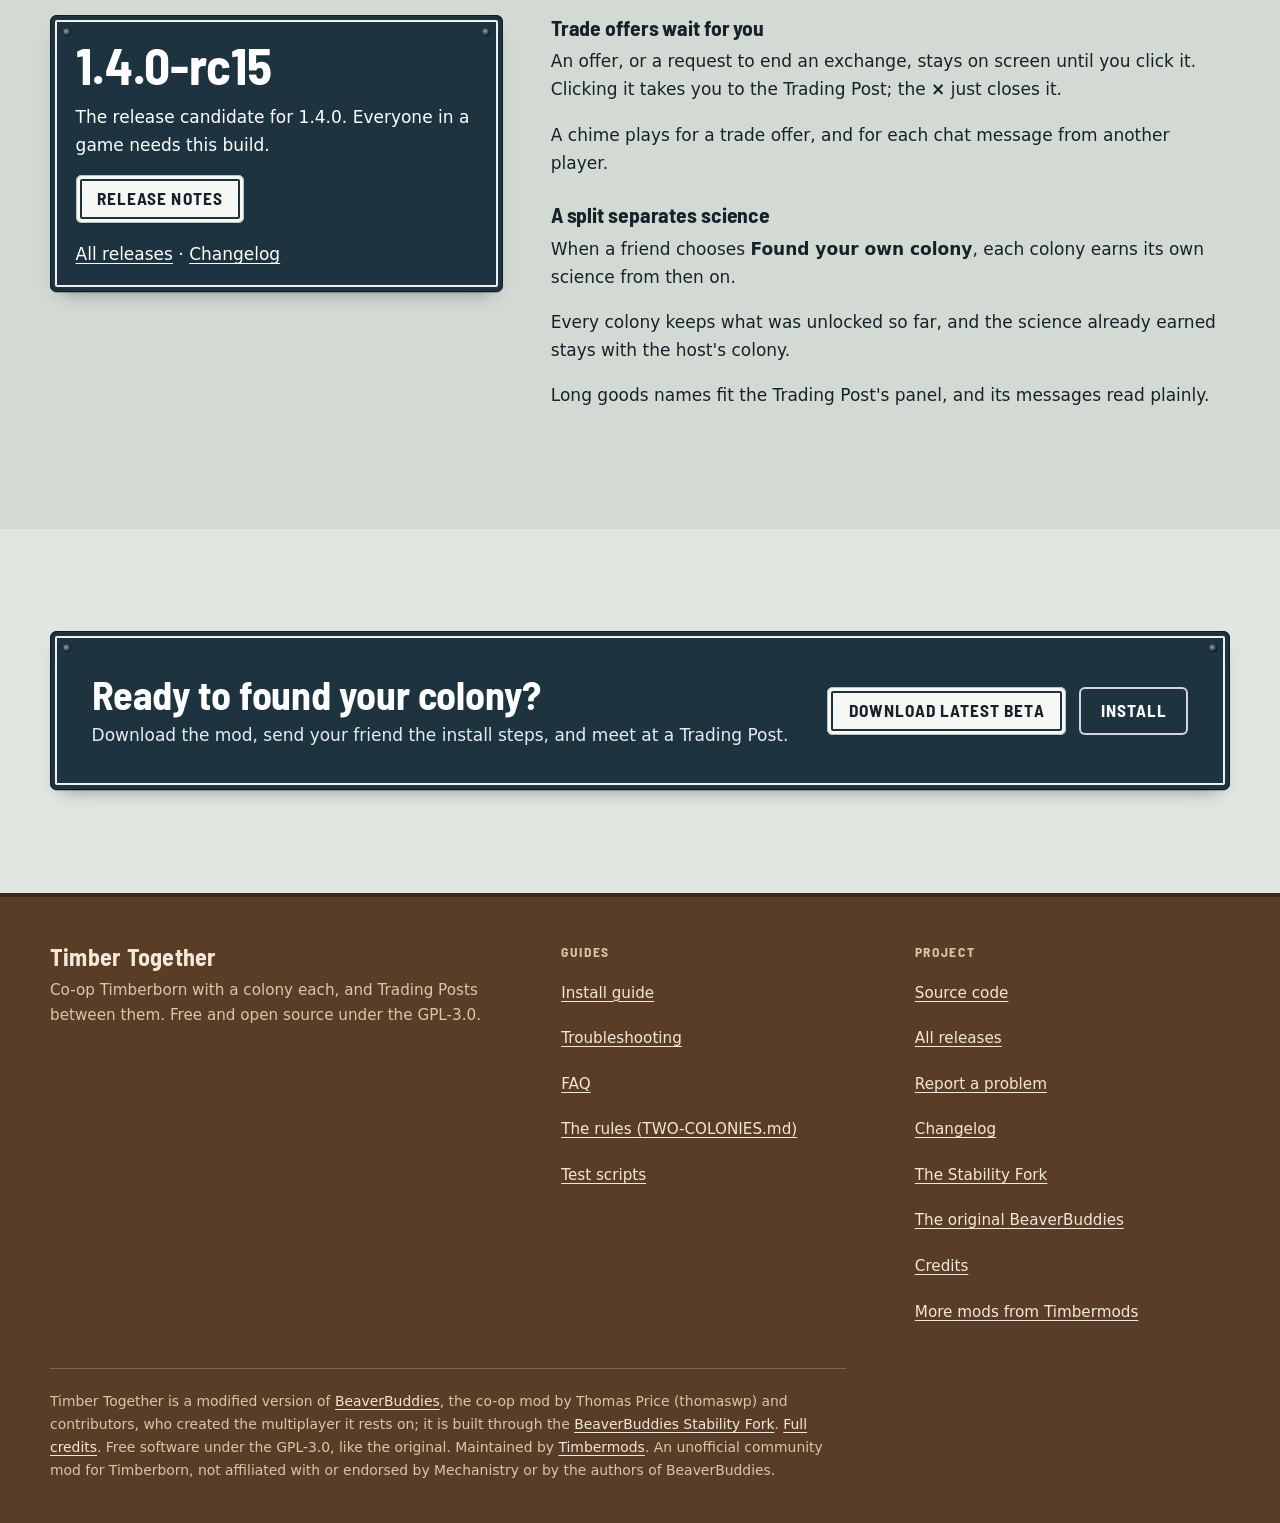
==== commit 59366a6e: "1.4.0-rc15: trade offers stay until clicked and go to the post; chimes for offers and chat - An offe" ====
--- a/docs/index.html
+++ b/docs/index.html
@@ -62,7 +62,7 @@
         </a>
         <a class="btn ghost" href="#install">Install guide</a>
       </div>
-      <p class="status-tag plate caution"><span><span data-release="version">1.4.0-rc14</span></span><span>Timberborn 1.1.2.4</span><span>Beta: back up your saves</span></p>
+      <p class="status-tag plate caution"><span><span data-release="version">1.4.0-rc15</span></span><span>Timberborn 1.1.2.4</span><span>Beta: back up your saves</span></p>
     </div>
 
     <figure class="map-figure plate enamel">
@@ -243,7 +243,7 @@
     <ol class="steps">
       <li><div>
         <h3>Download the zip</h3>
-        <p>From the <a href="https://github.com/timbermods/TimberTogether/releases" data-release-href="notes">newest release</a>, download <code><span data-release="asset-name">TimberTogether-1.4.0-rc14.zip</span></code> under <b>Assets</b> (not "Source code"). Got a zip from your host? Use that one.</p>
+        <p>From the <a href="https://github.com/timbermods/TimberTogether/releases" data-release-href="notes">newest release</a>, download <code><span data-release="asset-name">TimberTogether-1.4.0-rc15.zip</span></code> under <b>Assets</b> (not "Source code"). Got a zip from your host? Use that one.</p>
       </div></li>
       <li><div>
         <h3>Close Timberborn</h3>
@@ -269,7 +269,7 @@
       <h3>Before you join: compare three things with your host</h3>
       <p>All three must match.</p>
       <dl class="readings">
-        <div><dt>The mod</dt><dd class="val" data-release="version">1.4.0-rc14</dd><dd class="why">The mod list shows <b>Timber Together</b> with its version.</dd></div>
+        <div><dt>The mod</dt><dd class="val" data-release="version">1.4.0-rc15</dd><dd class="why">The mod list shows <b>Timber Together</b> with its version.</dd></div>
         <div><dt>The game</dt><dd class="val">Timberborn 1.1.2.4</dd><dd class="why">The same Timberborn version for everyone.</dd></div>
         <div><dt>The download</dt><dd class="val">The same zip</dd><dd class="why">The same file, not only the same number.</dd></div>
       </dl>
@@ -389,7 +389,7 @@
           <li>Press <strong>Make offer</strong>. Player 2 accepts, and each side's workers carry its goods to its own half. When both bars fill, the round crosses and the <strong>Ledger</strong> gets a line.</li>
           <li>Untick <strong>answers automatically</strong> and make an offer. Then switch to <strong>Player 2</strong> to <strong>Accept</strong> or <strong>Decline</strong> it.</li>
           <li>Set <strong>Workers on your half</strong> to 0 during a round. Your side stops, and nothing crosses.</li>
-          <li>Press <strong>Cancel exchange</strong>. It ends when the other player agrees, and anything still waiting goes home.</li>
+          <li>Press <strong>Cancel exchange</strong>. It ends when the other player agrees, and any goods already brought go back to the colony that brought them.</li>
           <li>Type <strong>150</strong> in an amount box. Each side gives at most 100 per round, so add <strong>Rounds</strong> or tick <strong>Repeat until cancelled</strong>.</li>
         </ol>
         <div class="tp-log" data-tp-log aria-live="polite"></div>
@@ -549,22 +549,25 @@
   <div class="wrap">
     <div class="head">
       <div class="marker" aria-hidden="true"><i></i><b></b><i></i></div>
-      <h2 id="release-h">What's in <span data-release="version">1.4.0-rc14</span></h2>
+      <h2 id="release-h">What's in <span data-release="version">1.4.0-rc15</span></h2>
     </div>
     <div class="release">
       <div class="plate grommets">
-        <span class="ver" data-release="version">1.4.0-rc14</span>
+        <span class="ver" data-release="version">1.4.0-rc15</span>
         <p>The release candidate for 1.4.0. Everyone in a game needs this build.</p>
         <div class="btn-row">
           <a class="btn ghost" href="https://github.com/timbermods/TimberTogether/releases" data-release-href="notes">Release notes</a>
         </div>
         <p style="margin:1.1rem 0 0"><a href="https://github.com/timbermods/TimberTogether/releases">All releases</a> &middot; <a href="https://github.com/timbermods/TimberTogether/blob/main/STABILITY-CHANGELOG.md">Changelog</a></p>
       </div>
-      <div class="measure" data-release-pinned="1.4.0-rc14">
+      <div class="measure" data-release-pinned="1.4.0-rc15">
+        <h3>Trade offers wait for you</h3>
+        <p>An offer, or a request to end an exchange, stays on screen until you click it. Clicking it takes you to the Trading Post; the <b>&times;</b> just closes it.</p>
+        <p>A chime plays for a trade offer, and for each chat message from another player.</p>
         <h3>A split separates science</h3>
         <p>When a friend chooses <b>Found your own colony</b>, each colony earns its own science from then on.</p>
         <p>Every colony keeps what was unlocked so far, and the science already earned stays with the host's colony.</p>
-        <p>Long goods names fit the Trading Post's panel, and removing a Trading Post that is trading says so plainly.</p>
+        <p>Long goods names fit the Trading Post's panel, and its messages read plainly.</p>
       </div>
     </div>
   </div>
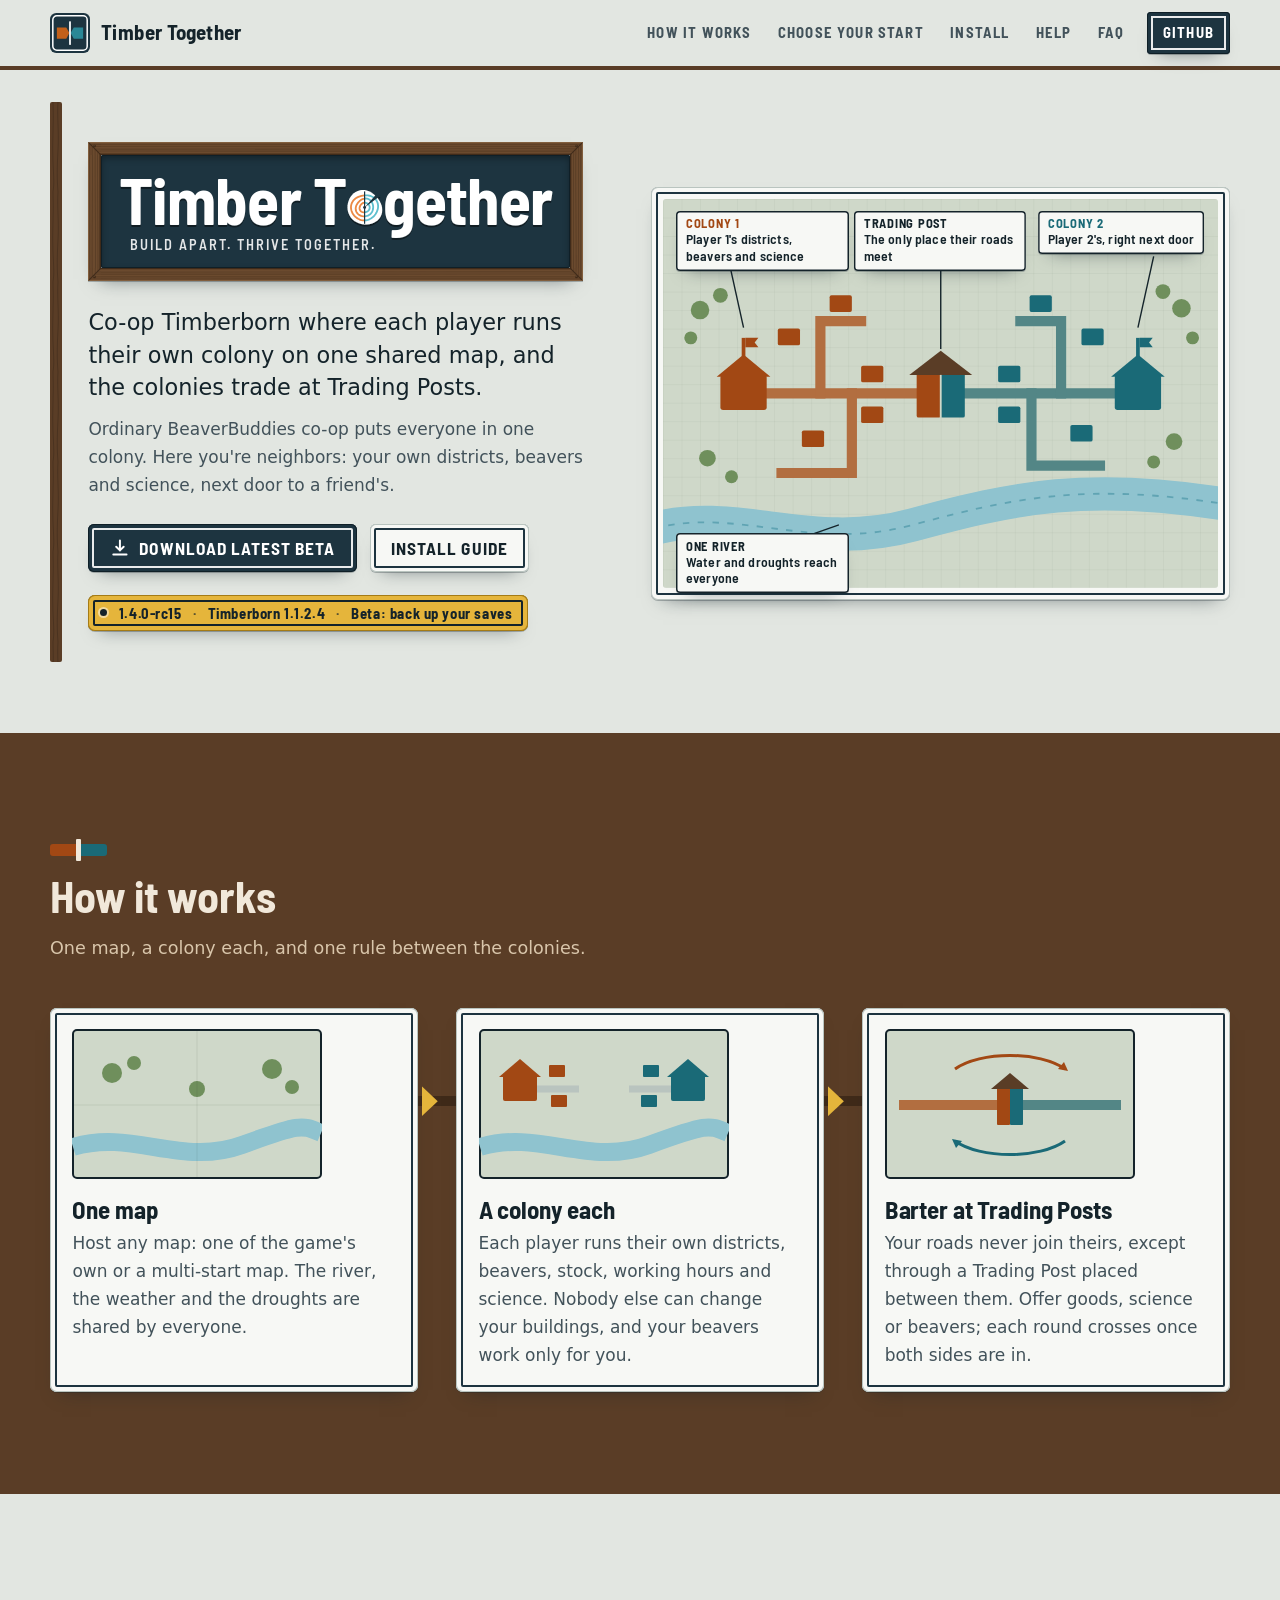
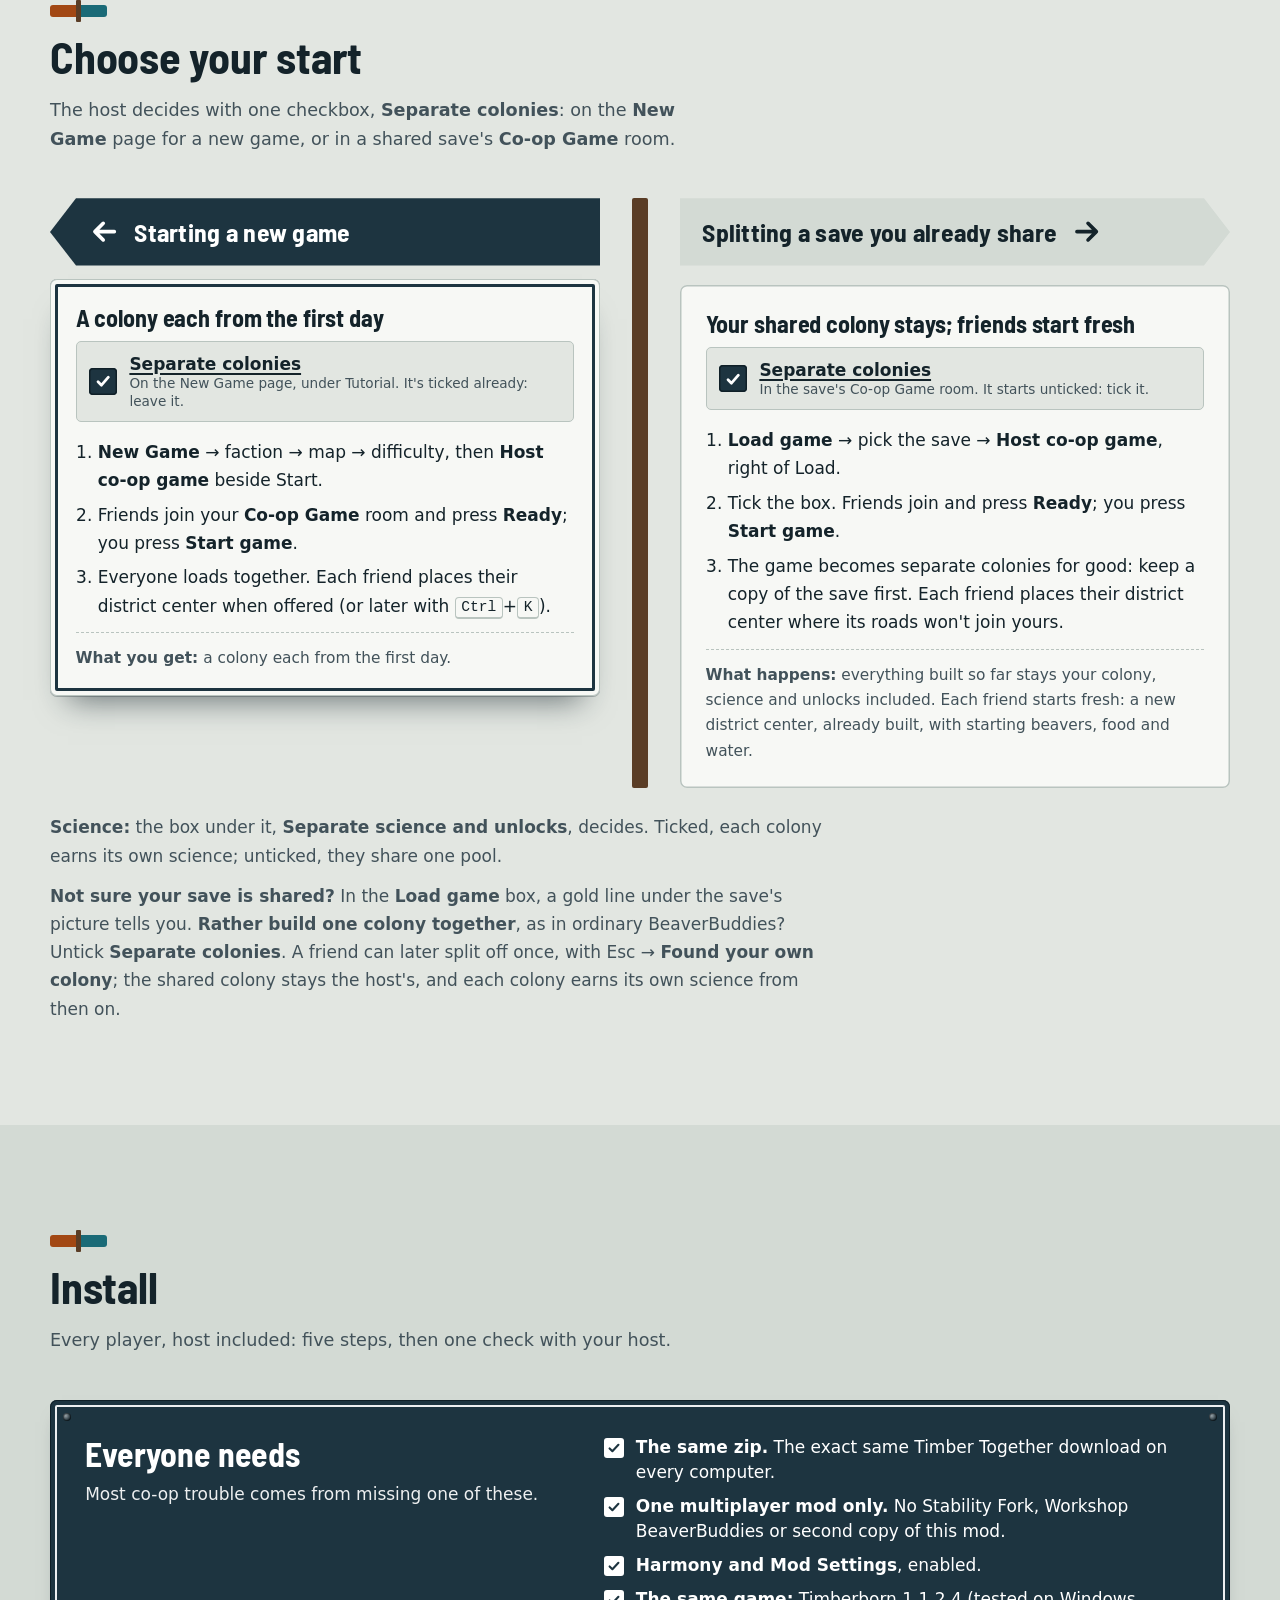
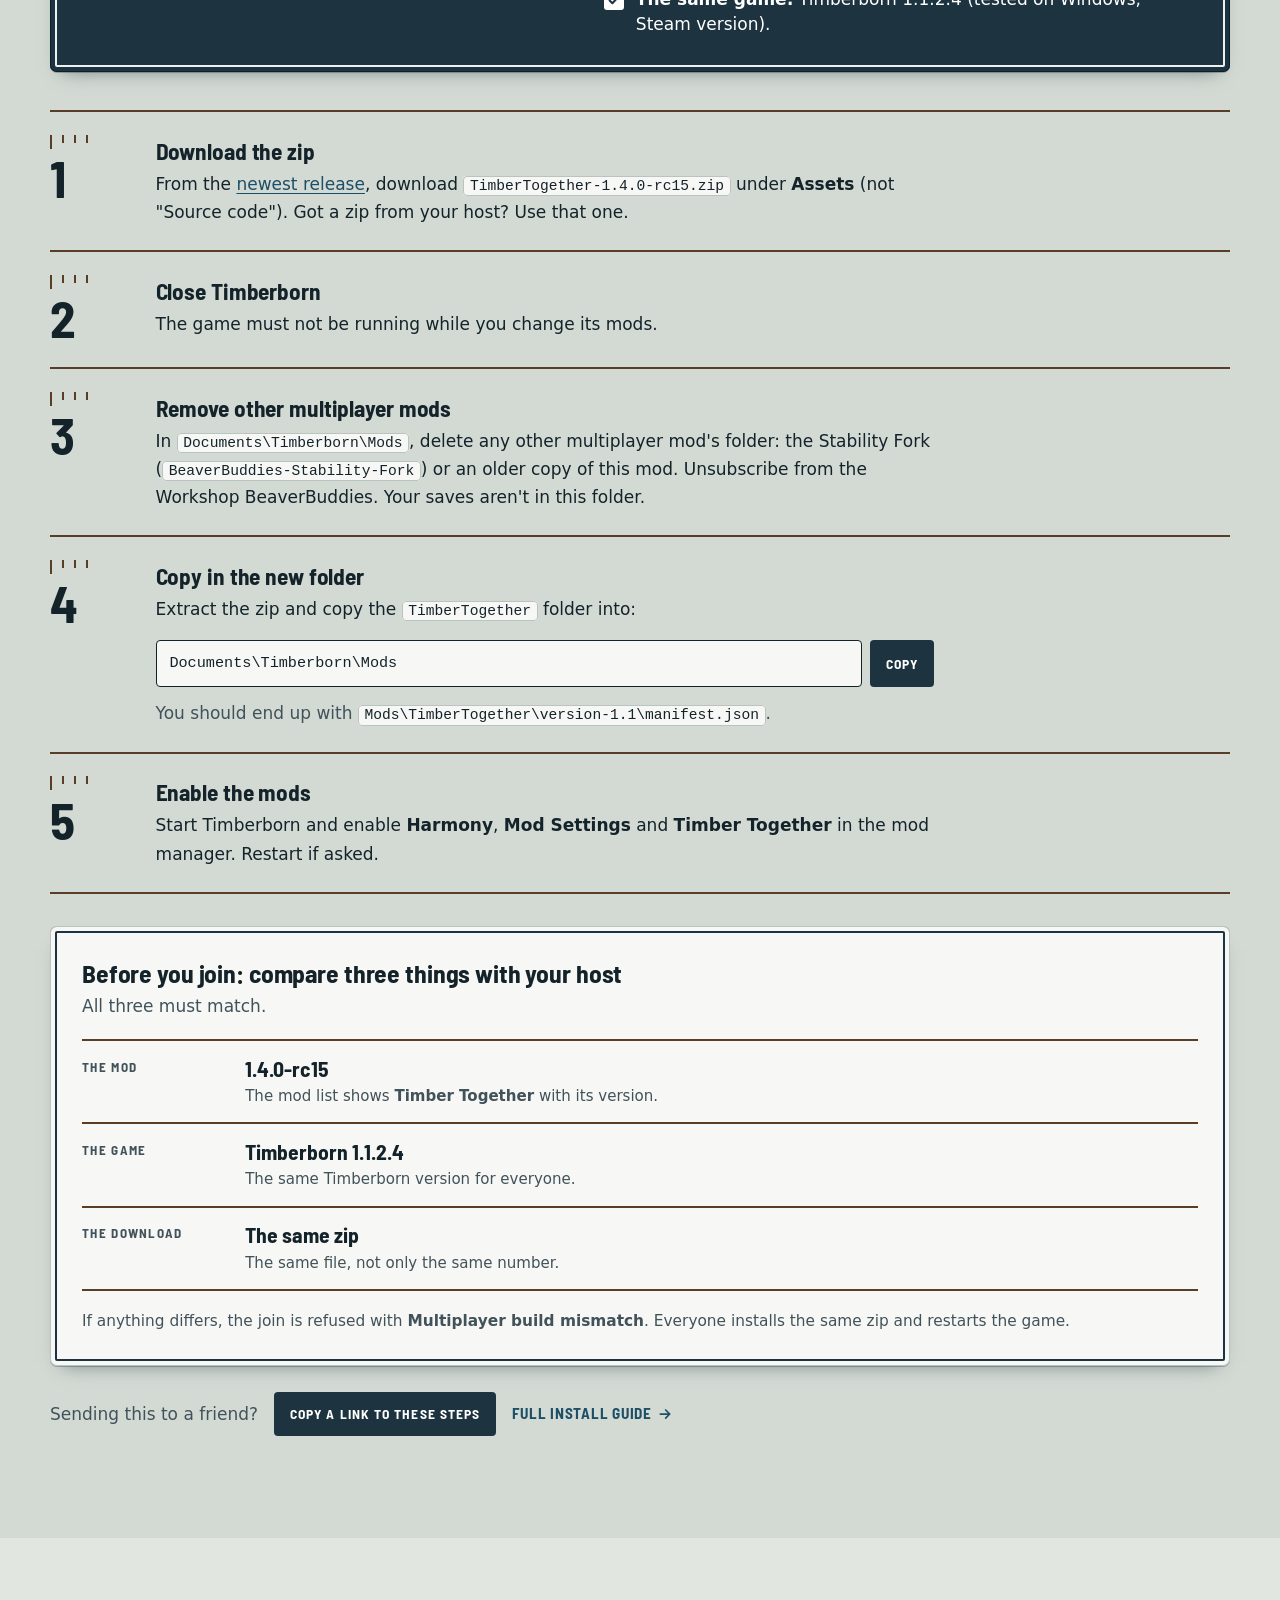
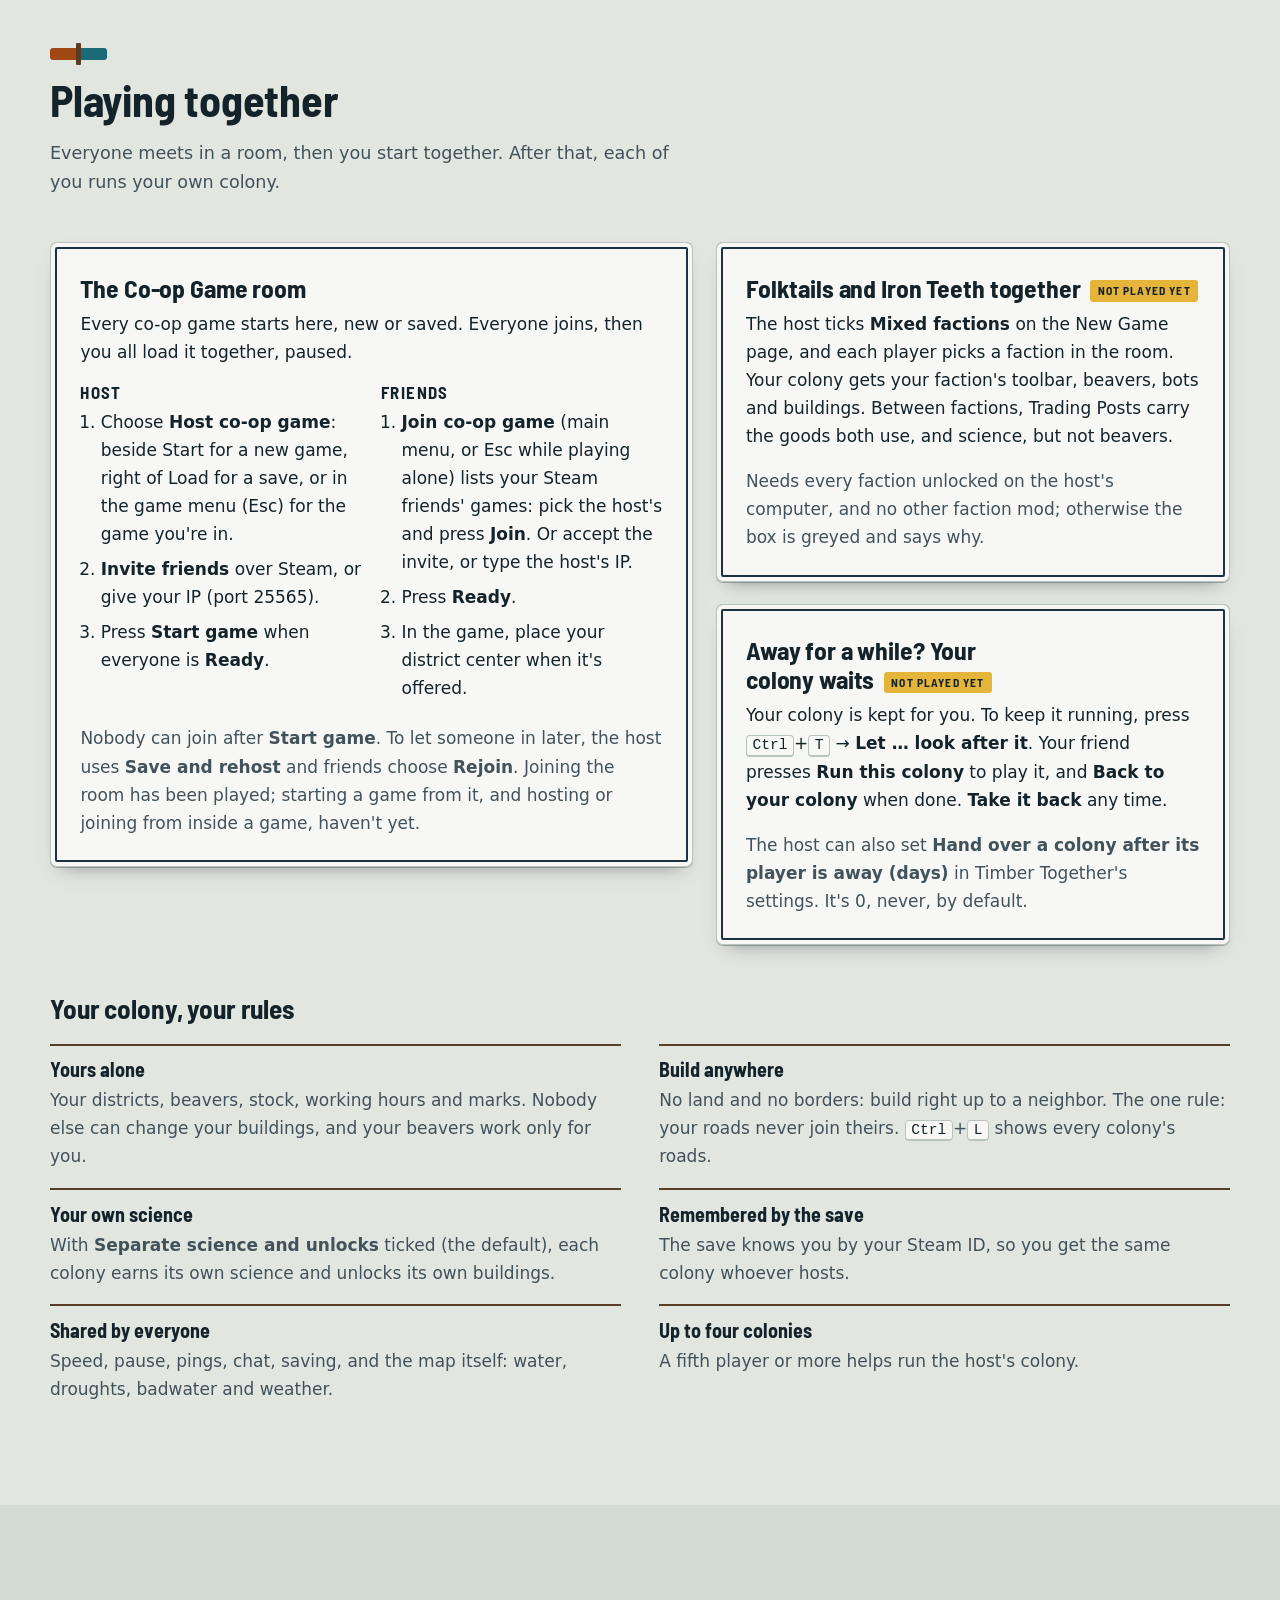
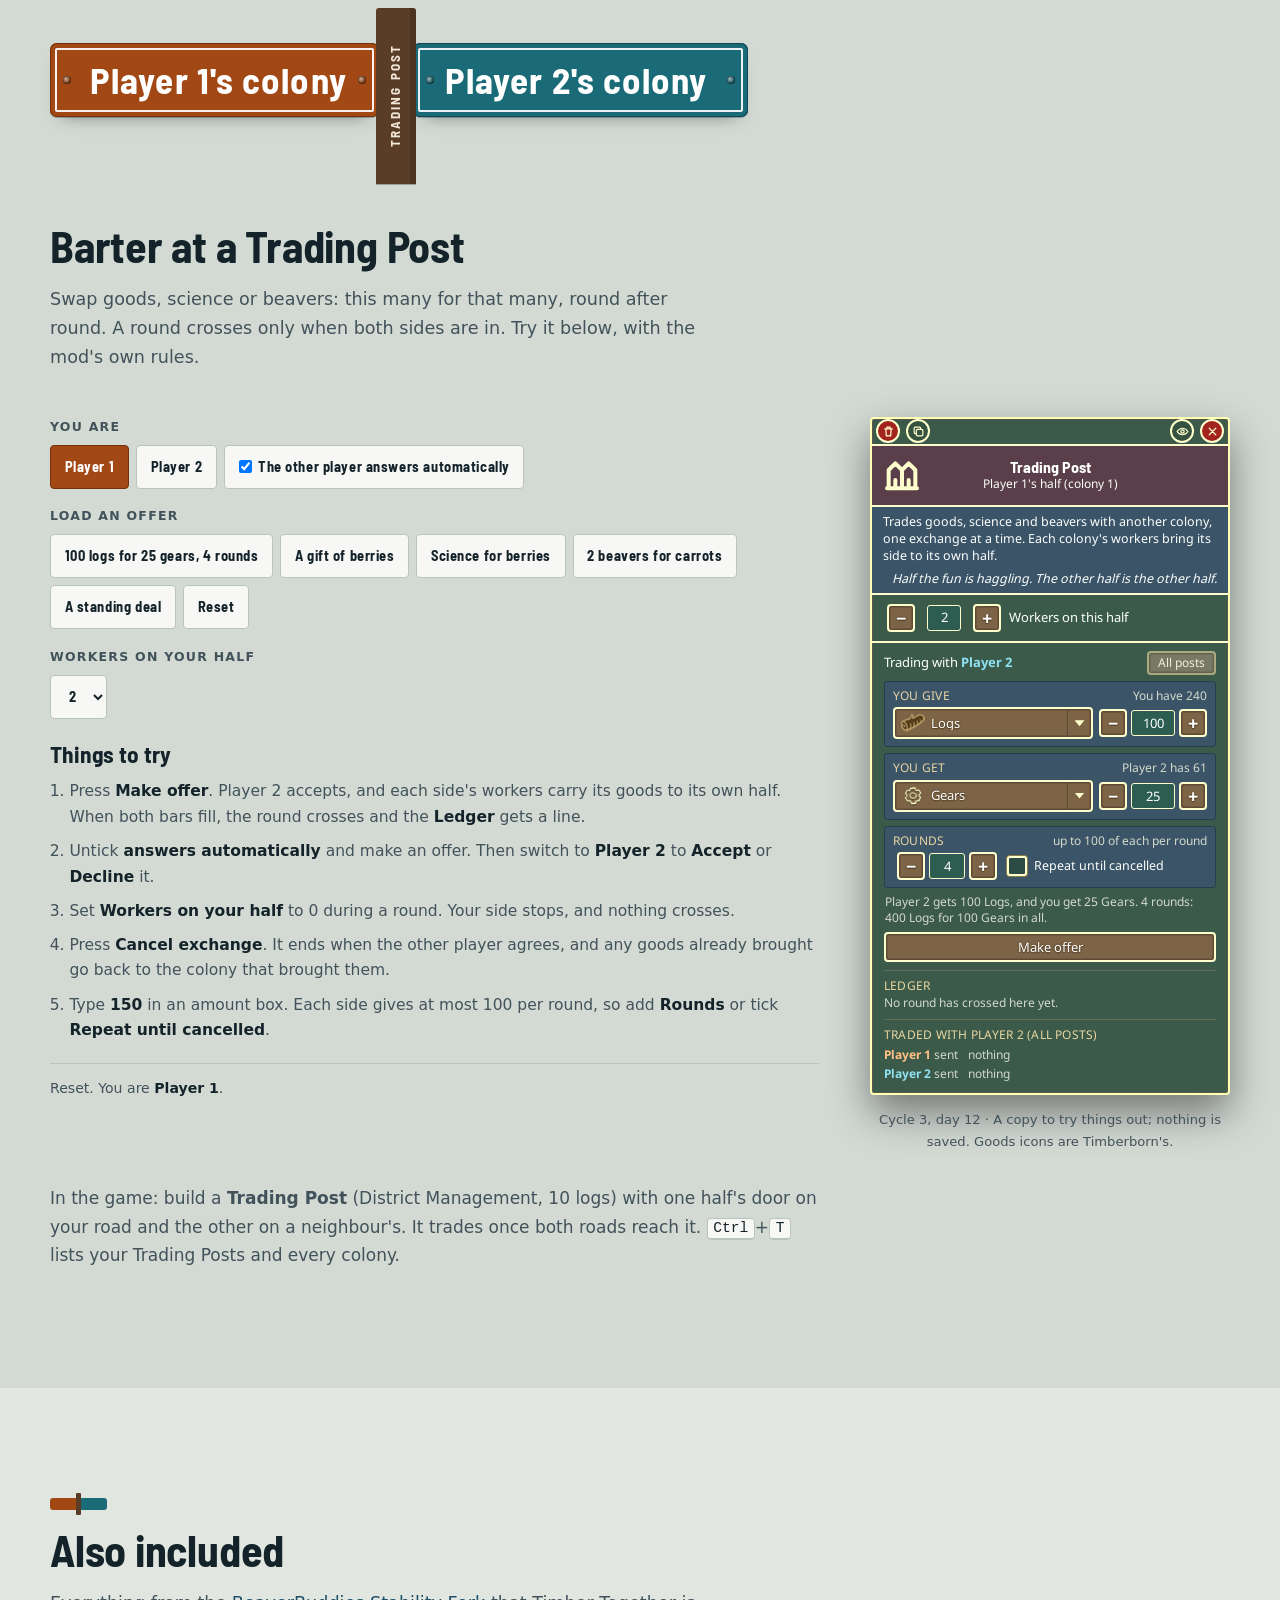
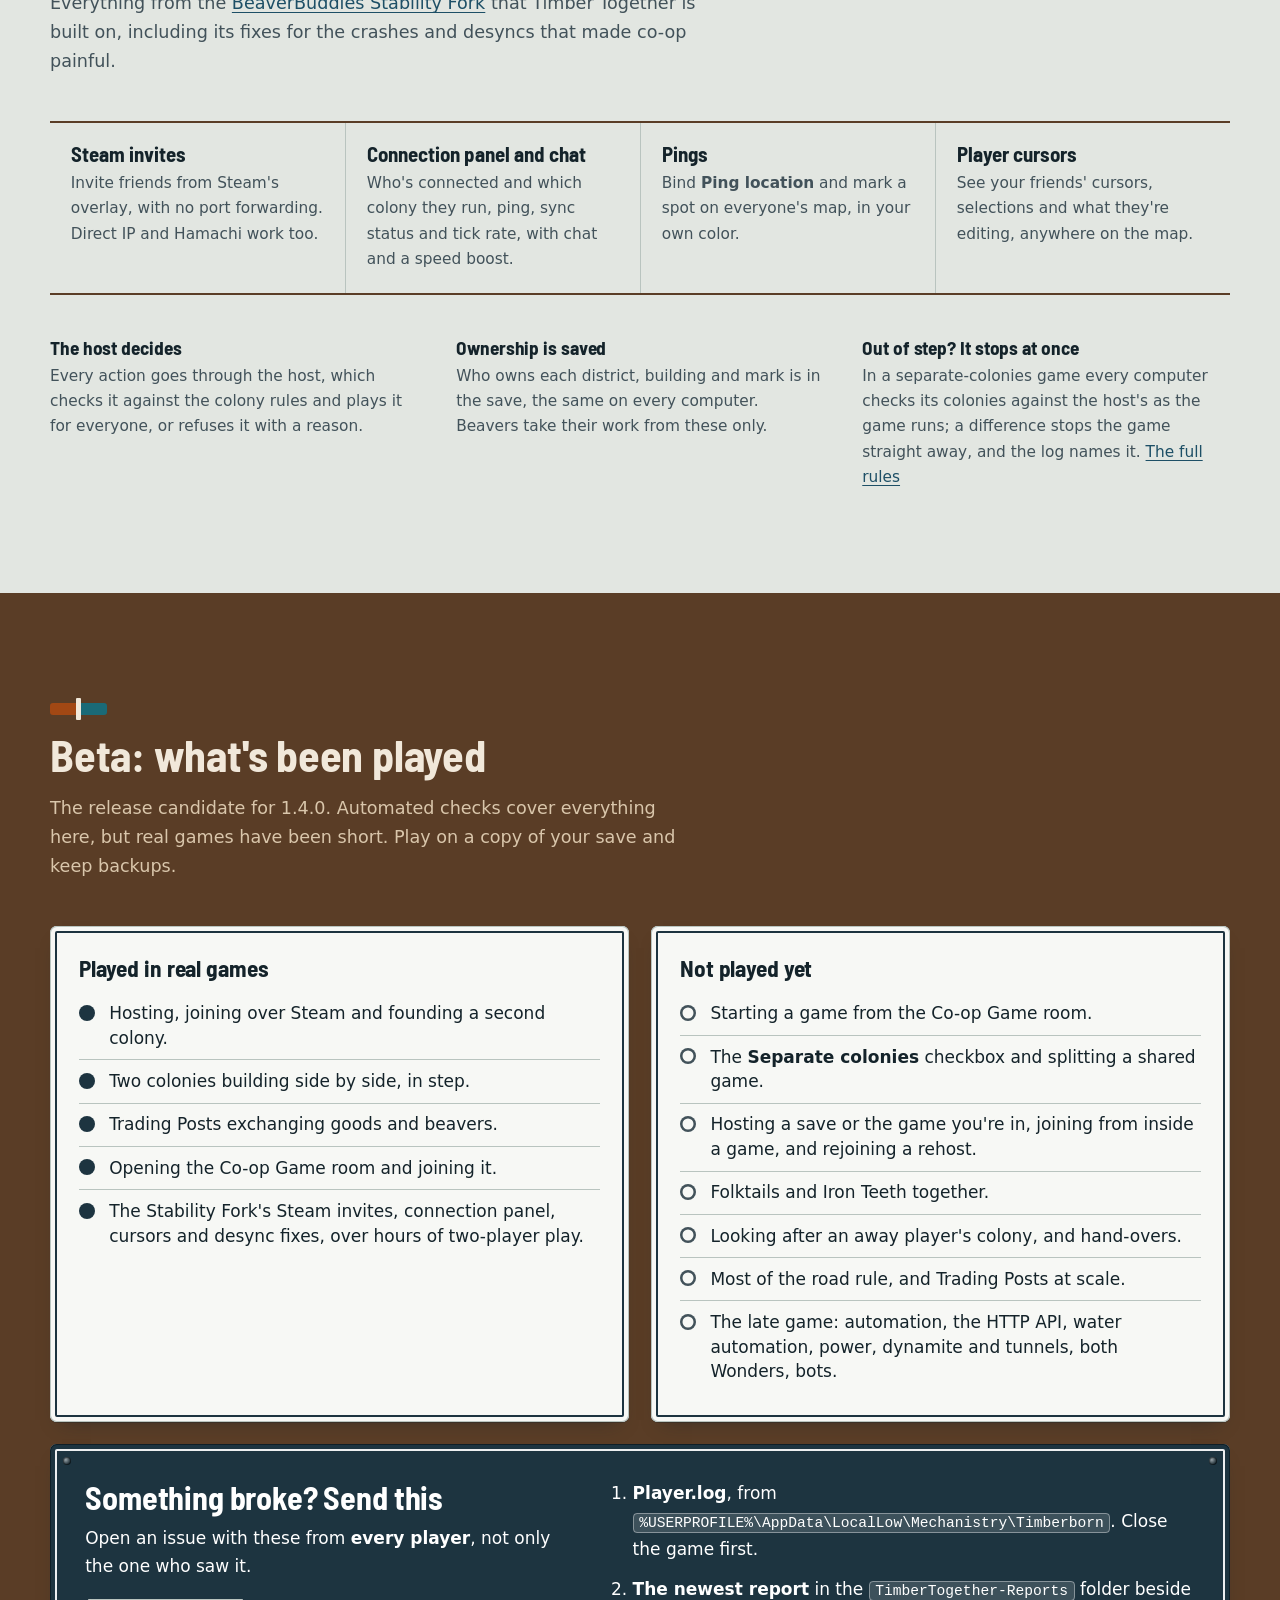
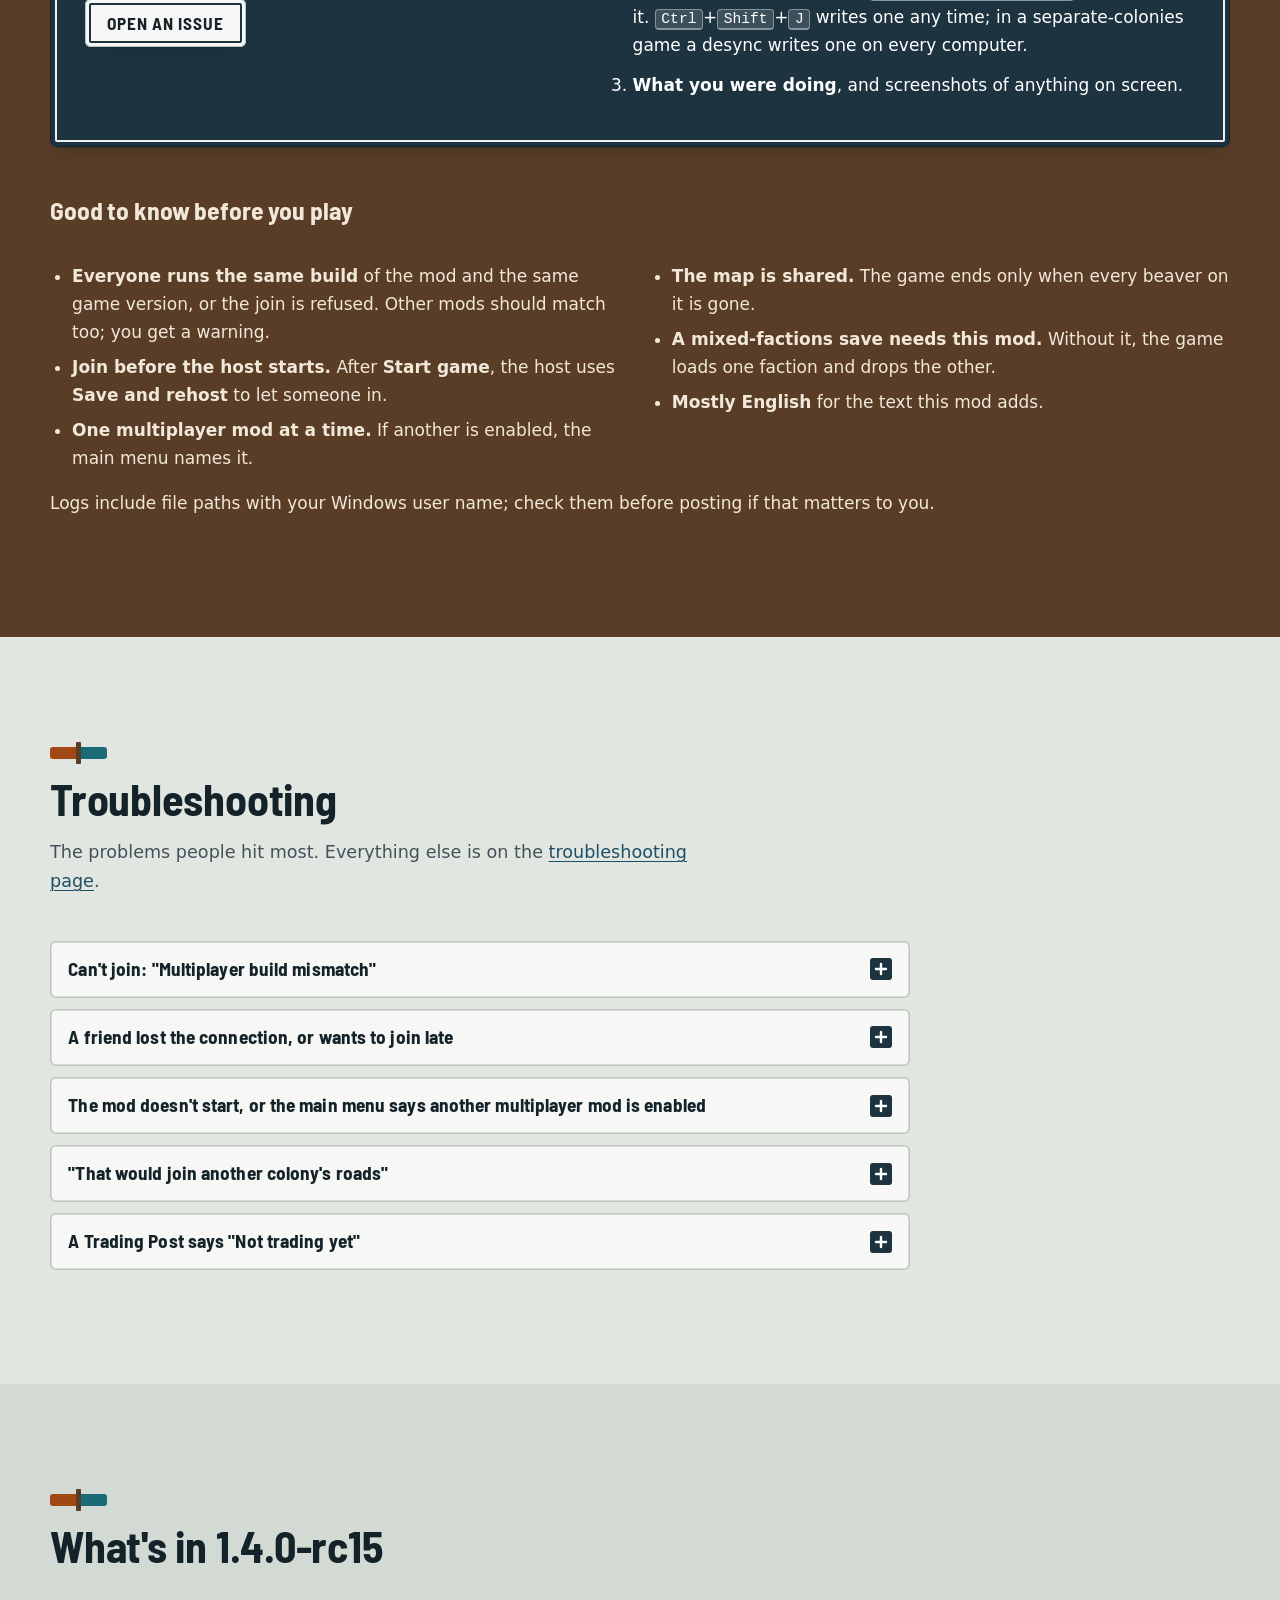
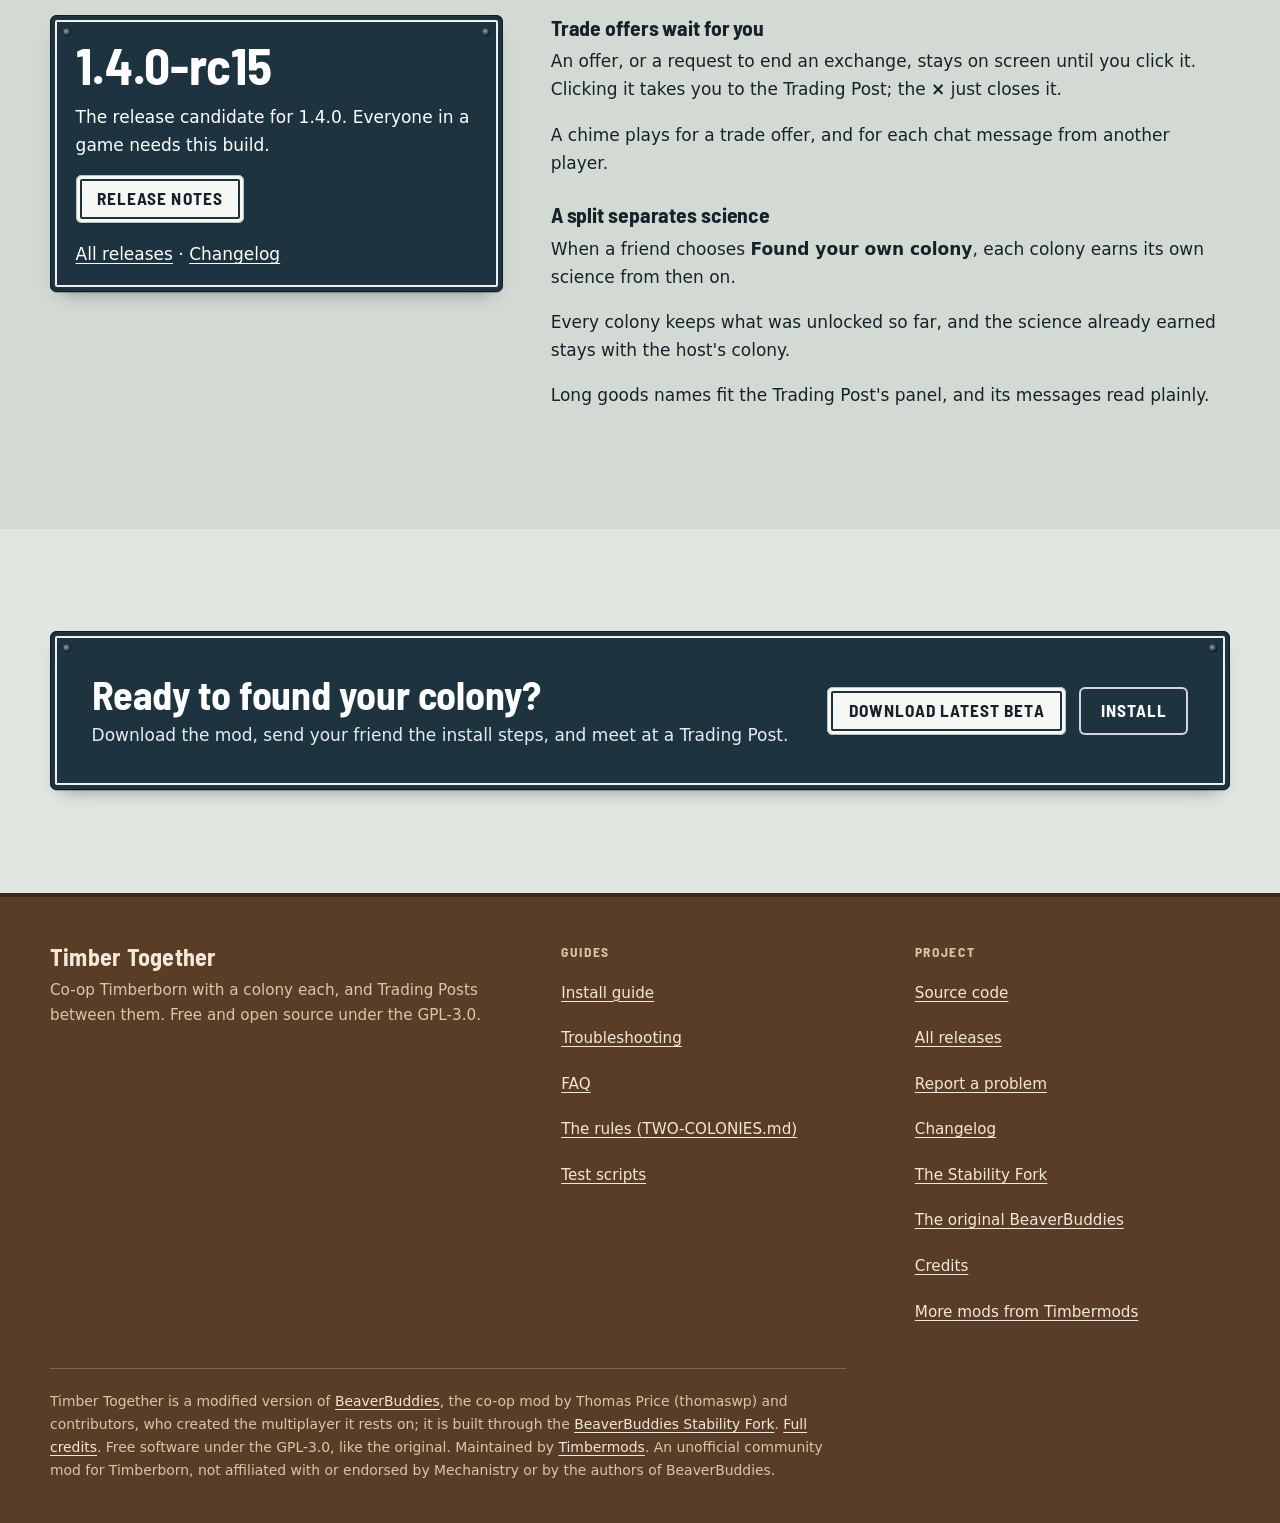
==== commit 3810e3e4: "Plain player-facing text: 95 localization strings, 37 hard-coded messages Plain words, short sentenc" ====
--- a/docs/index.html
+++ b/docs/index.html
@@ -196,7 +196,7 @@
         <div class="switch"><span class="tick" aria-hidden="true"><svg viewBox="0 0 16 16"><path d="M3.5 8.5l3 3 6-7"/></svg></span><span class="name"><b>Separate colonies</b><small>On the New Game page, under Tutorial. It's ticked already: leave it.</small></span></div>
         <ol>
           <li><b>New Game</b> &rarr; faction &rarr; map &rarr; difficulty, then <b>Host co-op game</b> beside Start.</li>
-          <li>Friends join your <b>Co-op Game</b> room and press <b>Ready</b>; you press <b>Start Game</b>.</li>
+          <li>Friends join your <b>Co-op Game</b> room and press <b>Ready</b>; you press <b>Start game</b>.</li>
           <li>Everyone loads together. Each friend places their district center when offered (or later with <kbd>Ctrl</kbd>+<kbd>K</kbd>).</li>
         </ol>
         <p class="outcome"><b>What you get:</b> a colony each from the first day.</p>
@@ -207,7 +207,7 @@
         <div class="switch"><span class="tick" aria-hidden="true"><svg viewBox="0 0 16 16"><path d="M3.5 8.5l3 3 6-7"/></svg></span><span class="name"><b>Separate colonies</b><small>In the save's Co-op Game room. It starts unticked: tick it.</small></span></div>
         <ol>
           <li><b>Load game</b> &rarr; pick the save &rarr; <b>Host co-op game</b>, right of Load.</li>
-          <li>Tick the box. Friends join and press <b>Ready</b>; you press <b>Start Game</b>.</li>
+          <li>Tick the box. Friends join and press <b>Ready</b>; you press <b>Start game</b>.</li>
           <li>The game becomes separate colonies for good: keep a copy of the save first. Each friend places their district center where its roads won't join yours.</li>
         </ol>
         <p class="outcome"><b>What happens:</b> everything built so far stays your colony, science and unlocks included. Each friend starts fresh: a new district center, already built, with starting beavers, food and water.</p>
@@ -301,8 +301,8 @@
             <h4>Host</h4>
             <ol>
               <li>Choose <b>Host co-op game</b>: beside Start for a new game, right of Load for a save, or in the game menu (Esc) for the game you're in.</li>
-              <li><b>Invite Friends</b> over Steam, or give your IP (port 25565).</li>
-              <li>Press <b>Start Game</b> when everyone is <b>Ready</b>.</li>
+              <li><b>Invite friends</b> over Steam, or give your IP (port 25565).</li>
+              <li>Press <b>Start game</b> when everyone is <b>Ready</b>.</li>
             </ol>
           </div>
           <div>
@@ -314,7 +314,7 @@
             </ol>
           </div>
         </div>
-        <p class="muted" style="margin-top:1rem">Nobody can join after <b>Start Game</b>. To let someone in later, the host uses <b>Save and Rehost</b> and friends choose <b>Rejoin</b>. Joining the room has been played; starting a game from it, and hosting or joining from inside a game, haven't yet.</p>
+        <p class="muted" style="margin-top:1rem">Nobody can join after <b>Start game</b>. To let someone in later, the host uses <b>Save and rehost</b> and friends choose <b>Rejoin</b>. Joining the room has been played; starting a game from it, and hosting or joining from inside a game, haven't yet.</p>
       </article>
       <div class="stack">
         <article class="plate enamel">
@@ -433,7 +433,7 @@
     <ul class="inherited">
       <li><b>Steam invites</b><p>Invite friends from Steam's overlay, with no port forwarding. Direct IP and Hamachi work too.</p></li>
       <li><b>Connection panel and chat</b><p>Who's connected and which colony they run, ping, sync status and tick rate, with chat and a speed boost.</p></li>
-      <li><b>Pings</b><p>Bind <b>Ping Location</b> and mark a spot on everyone's map, in your own color.</p></li>
+      <li><b>Pings</b><p>Bind <b>Ping location</b> and mark a spot on everyone's map, in your own color.</p></li>
       <li><b>Player cursors</b><p>See your friends' cursors, selections and what they're editing, anywhere on the map.</p></li>
     </ul>
     <div class="under">
@@ -491,7 +491,7 @@
     <h3 style="margin:3rem 0 1rem;font-size:1.6rem">Good to know before you play</h3>
     <ul class="good-to-know">
       <li><b>Everyone runs the same build</b> of the mod and the same game version, or the join is refused. Other mods should match too; you get a warning.</li>
-      <li><b>Join before the host starts.</b> After <b>Start Game</b>, the host uses <b>Save and Rehost</b> to let someone in.</li>
+      <li><b>Join before the host starts.</b> After <b>Start game</b>, the host uses <b>Save and rehost</b> to let someone in.</li>
       <li><b>One multiplayer mod at a time.</b> If another is enabled, the main menu names it.</li>
       <li><b>The map is shared.</b> The game ends only when every beaver on it is gone.</li>
       <li><b>A mixed-factions save needs this mod.</b> Without it, the game loads one faction and drops the other.</li>
@@ -519,7 +519,7 @@
       <details class="q">
         <summary>A friend lost the connection, or wants to join late</summary>
         <div class="answer">
-          <p>The host chooses Esc &rarr; <b>Save and Rehost</b>; the friend chooses <b>Rejoin</b>, or joins from <b>Join co-op game</b>. Everyone meets in the room again, in any order, and <b>Start Game</b> carries on.</p>
+          <p>The host chooses Esc &rarr; <b>Save and rehost</b>; the friend chooses <b>Rejoin</b>, or joins from <b>Join co-op game</b>. Everyone meets in the room again, in any order, and <b>Start game</b> carries on.</p>
         </div>
       </details>
       <details class="q">
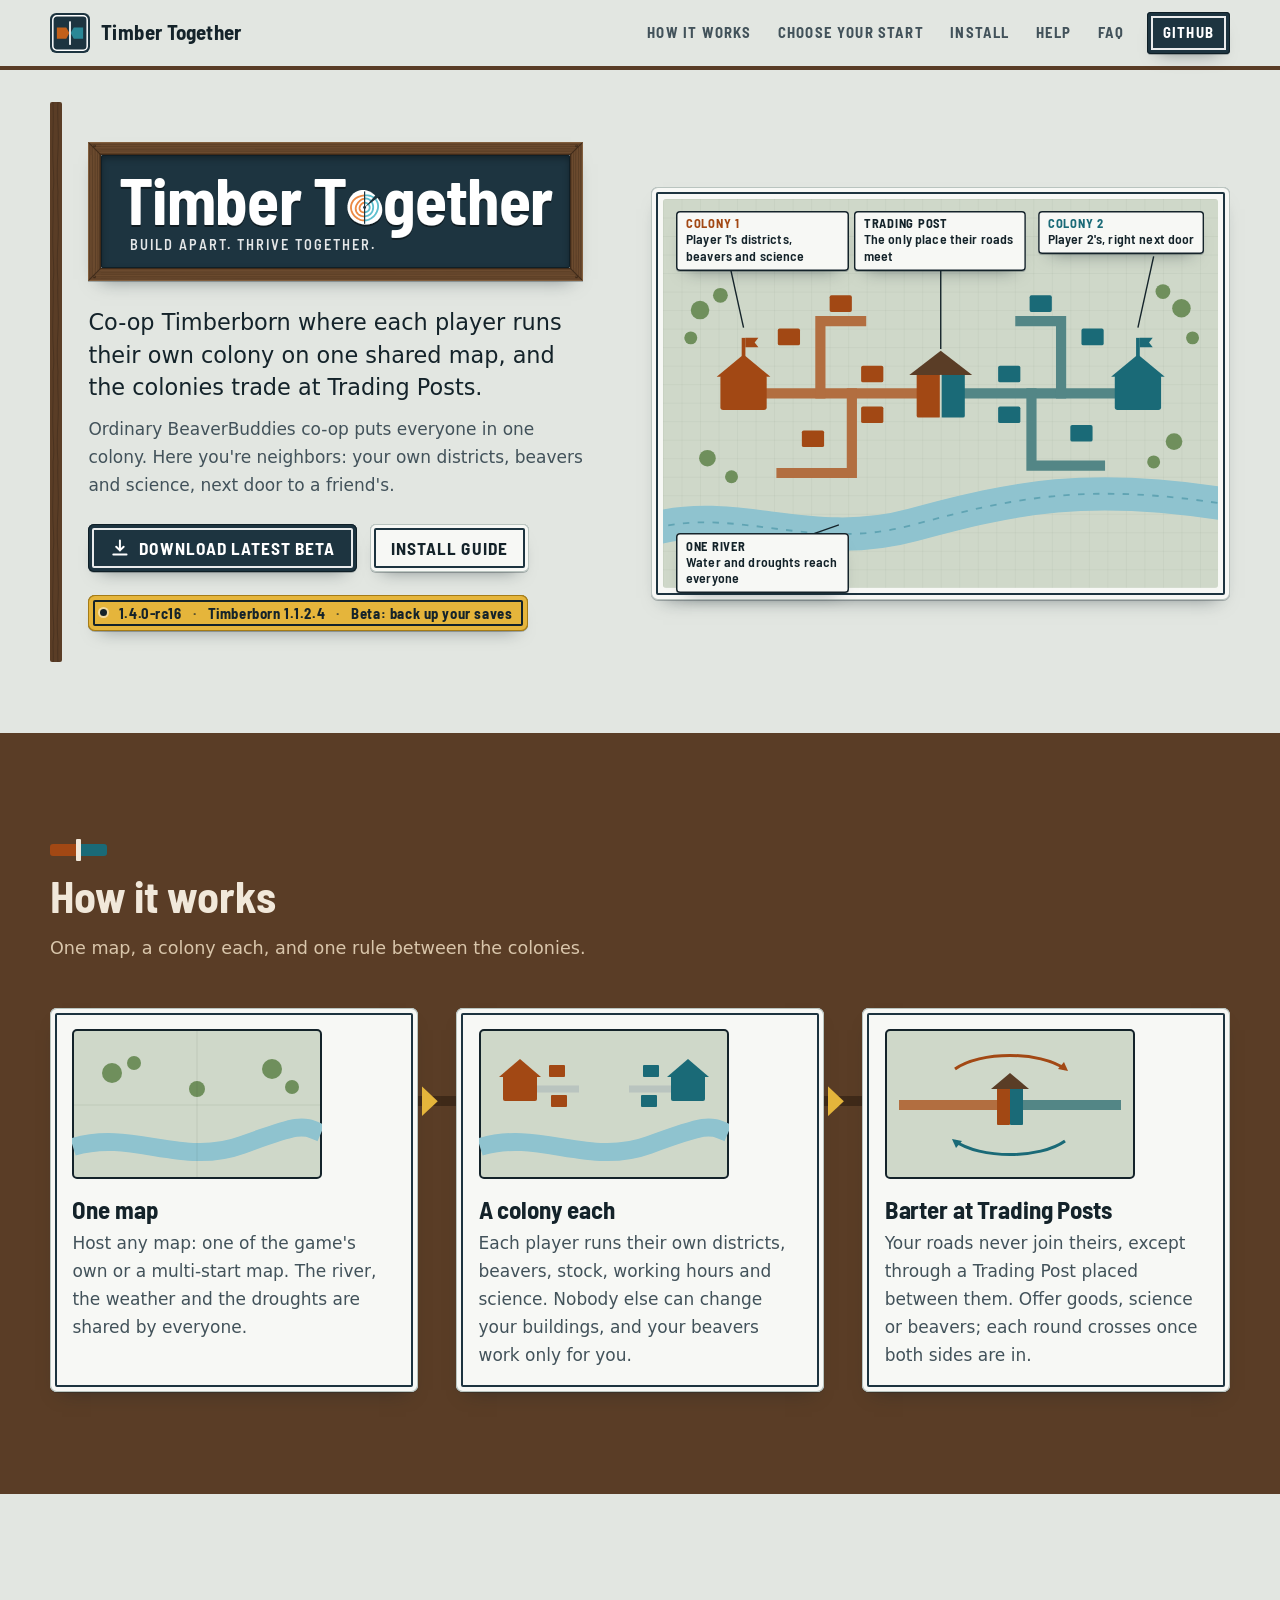
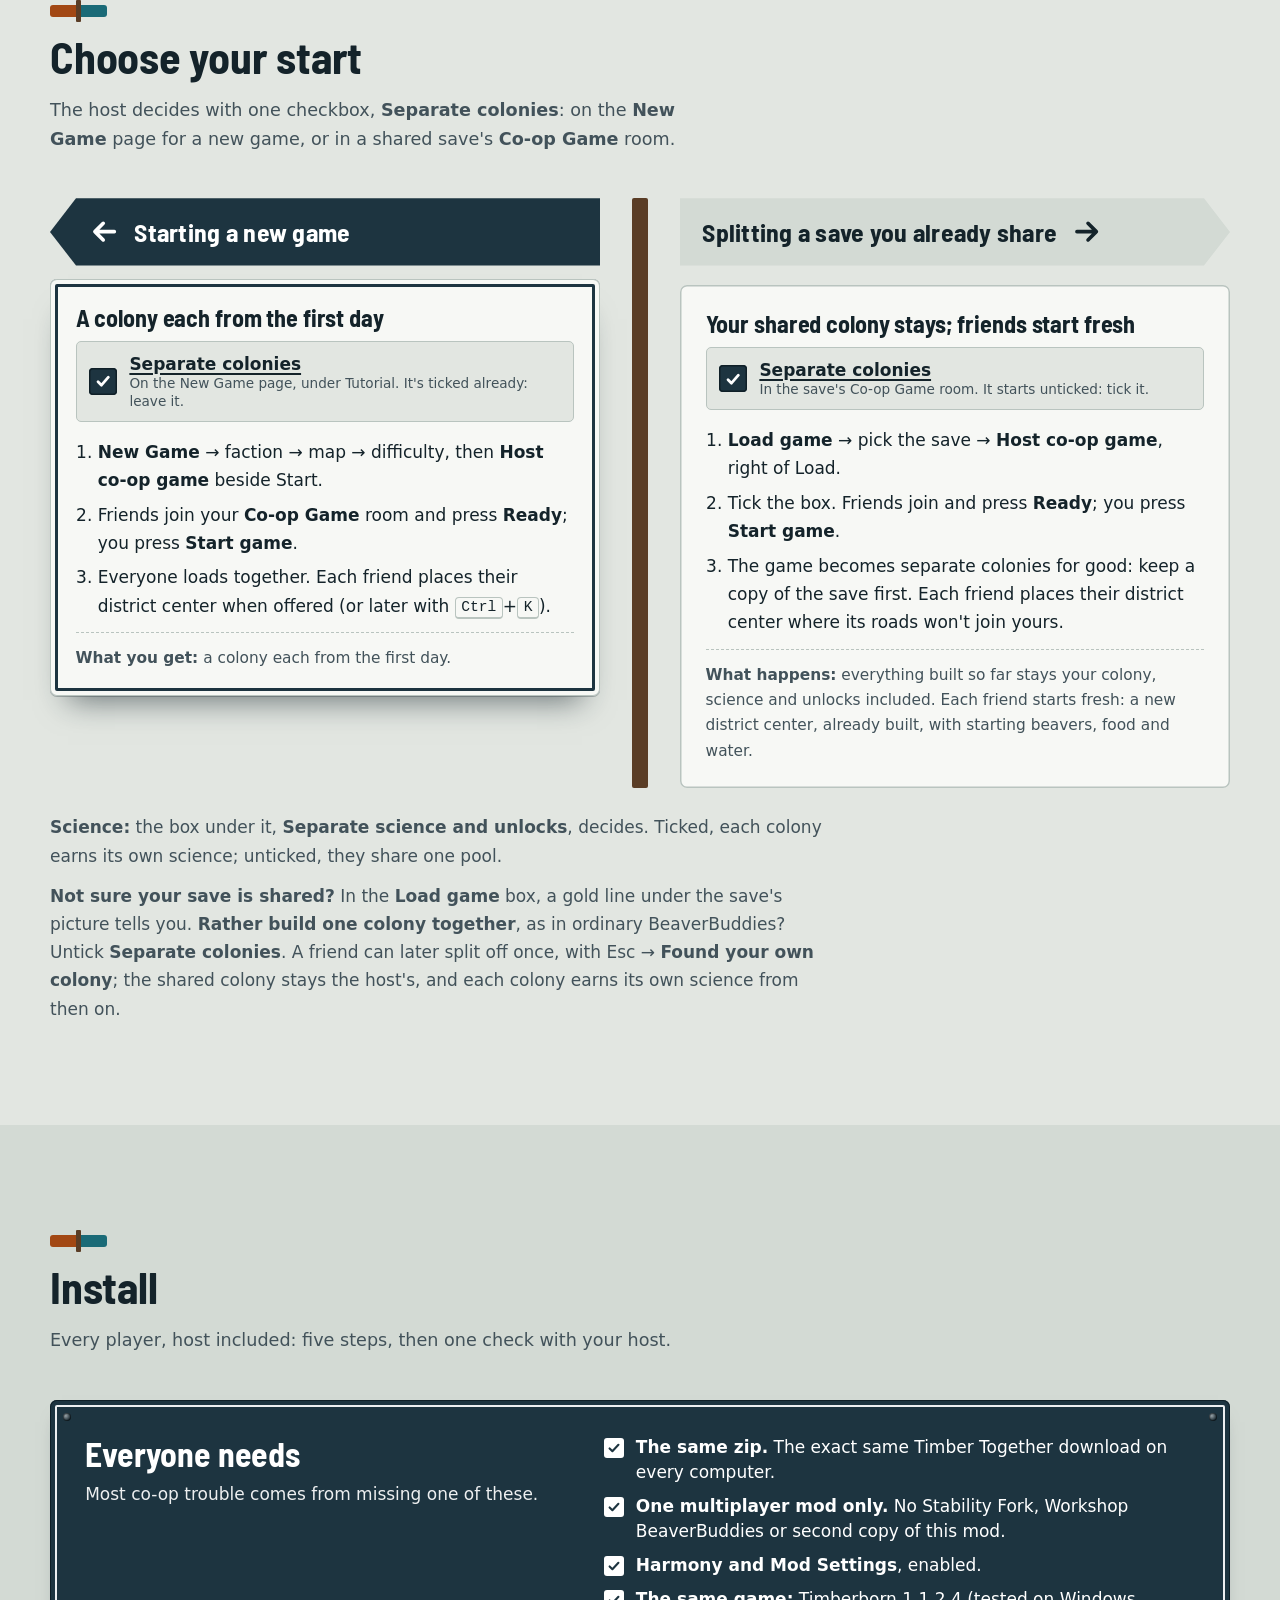
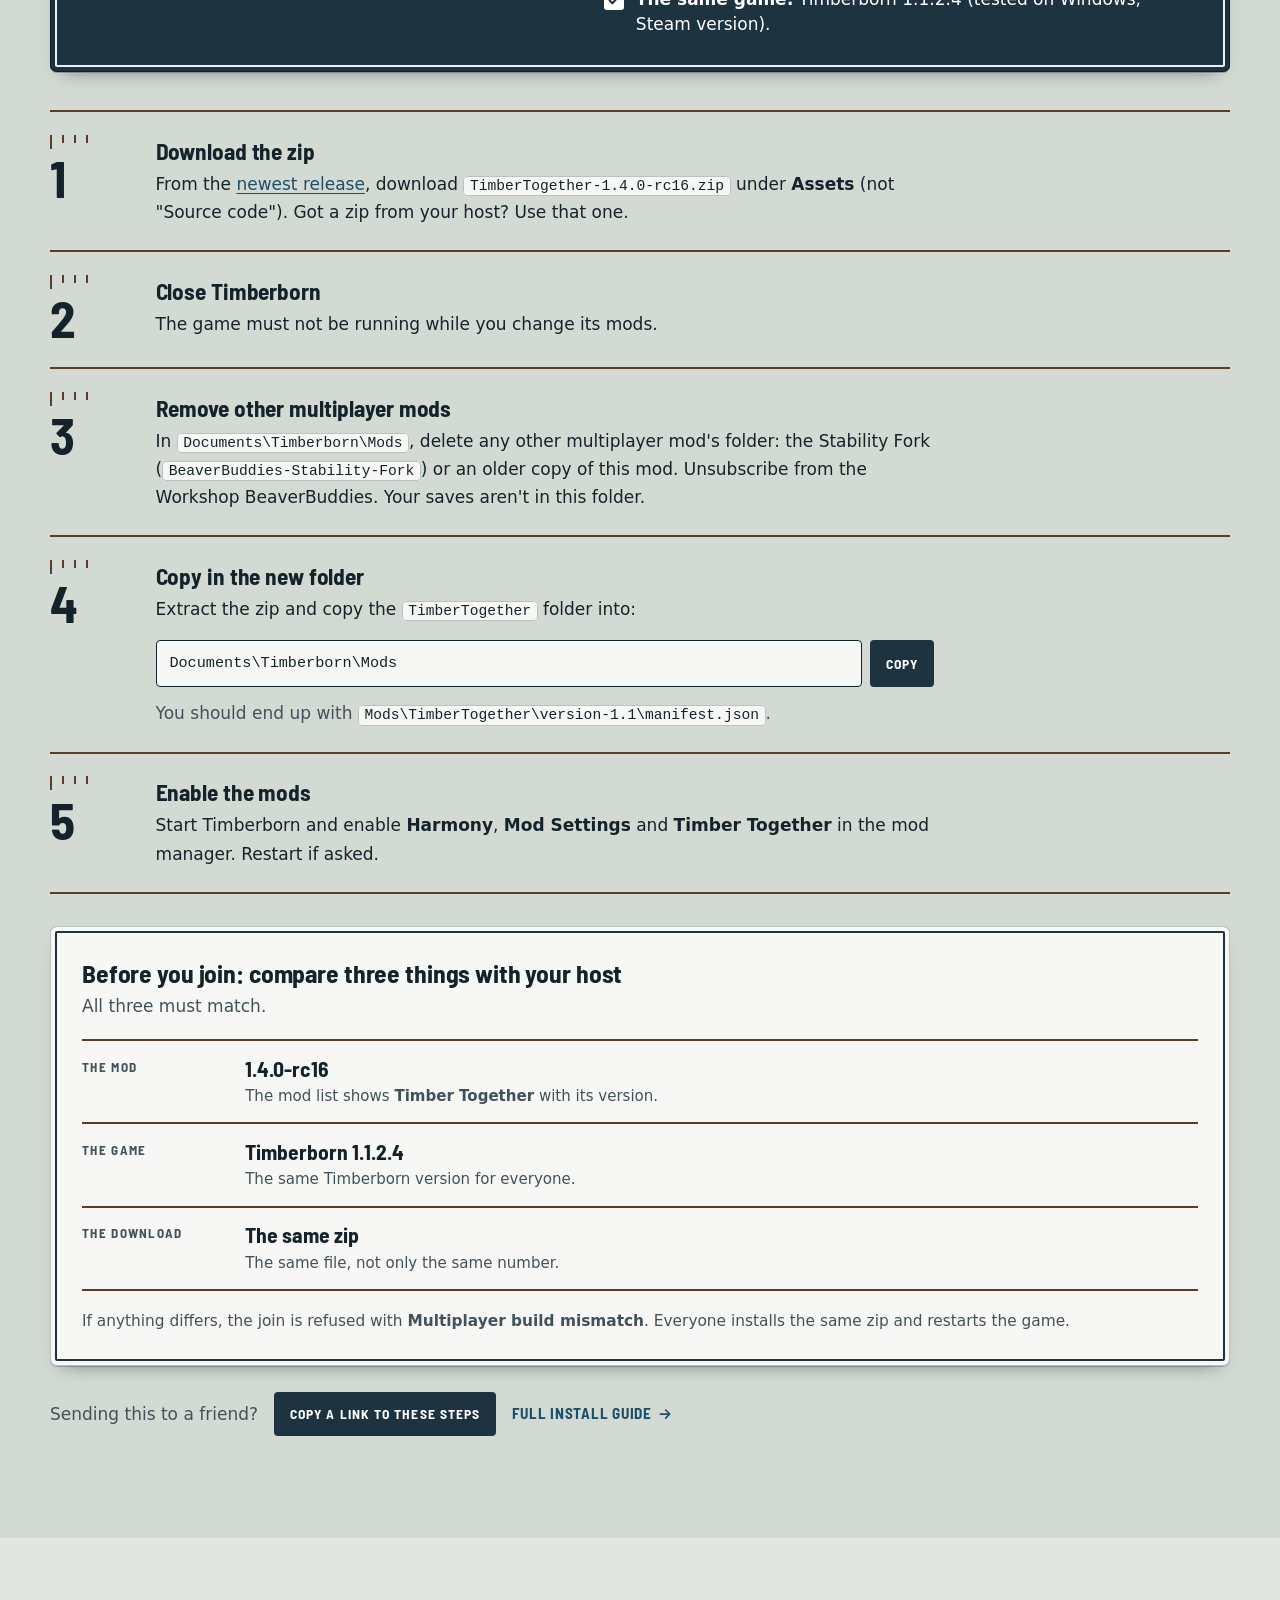
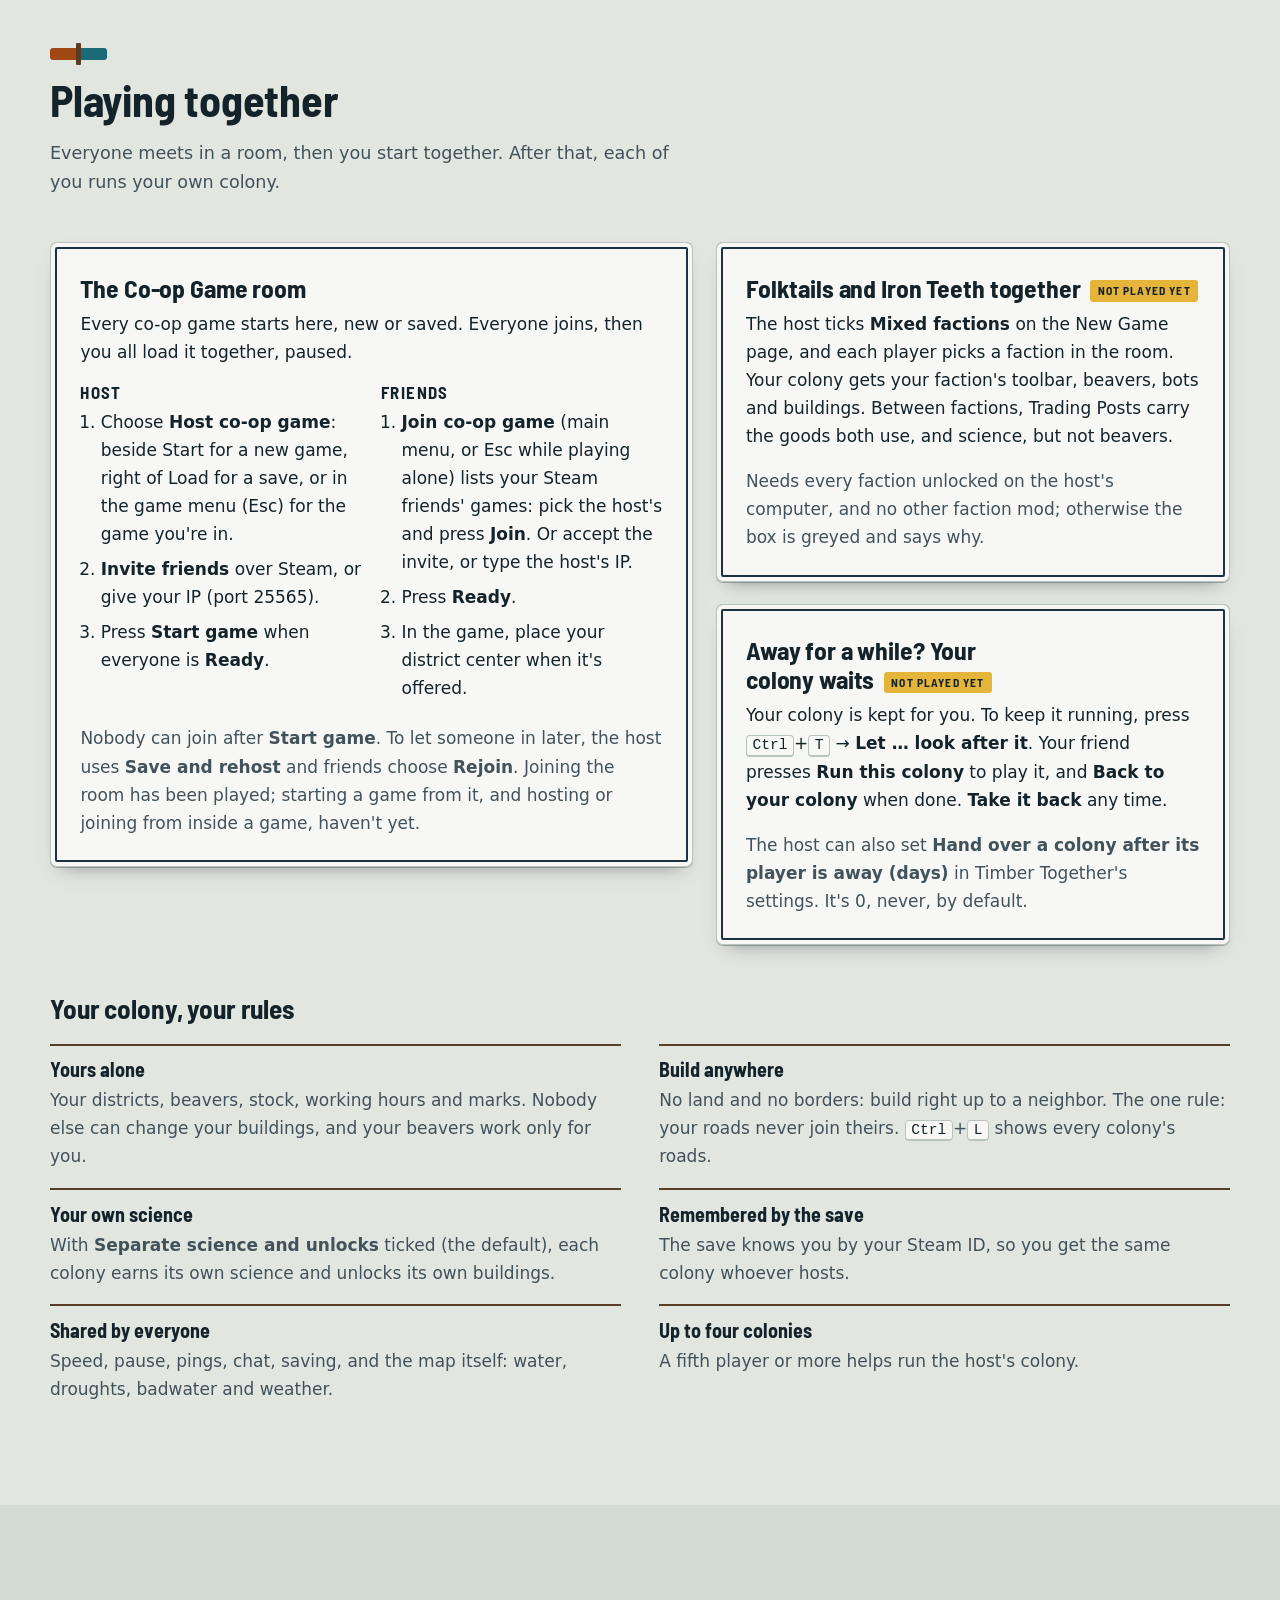
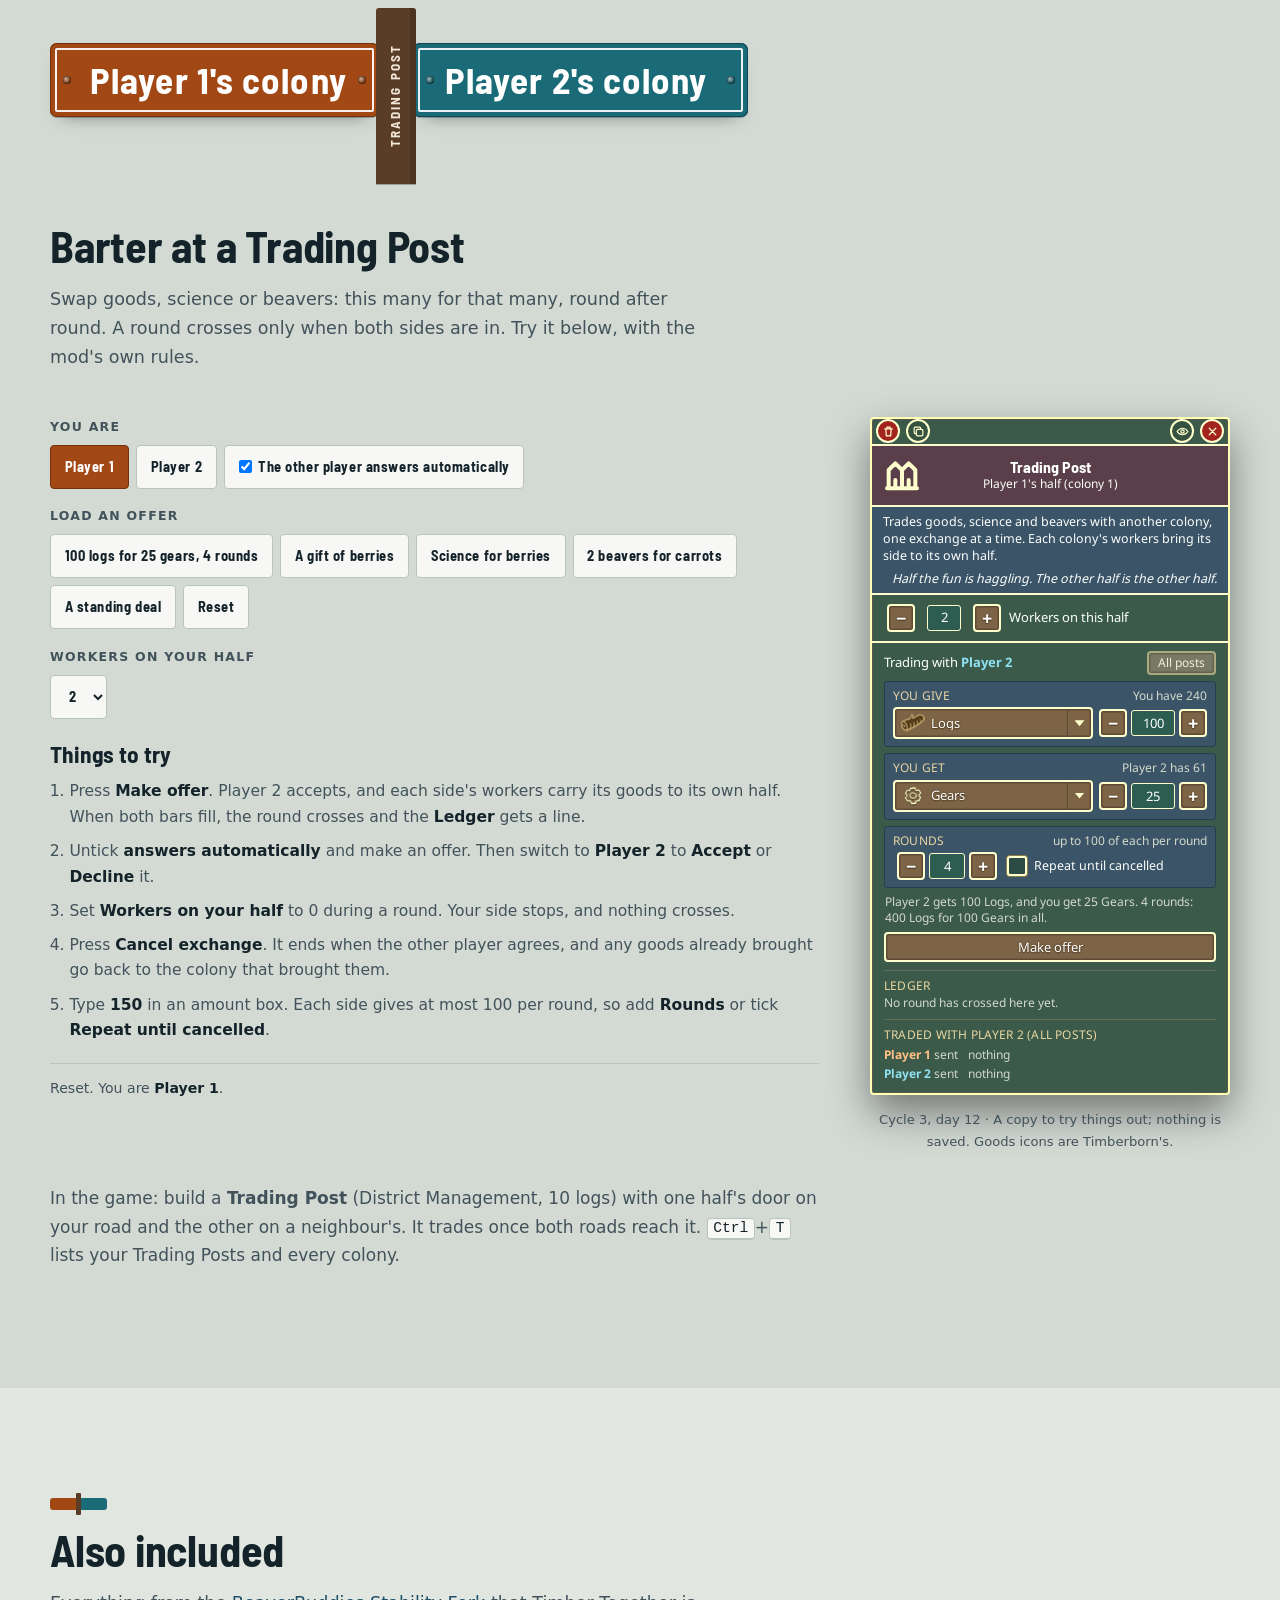
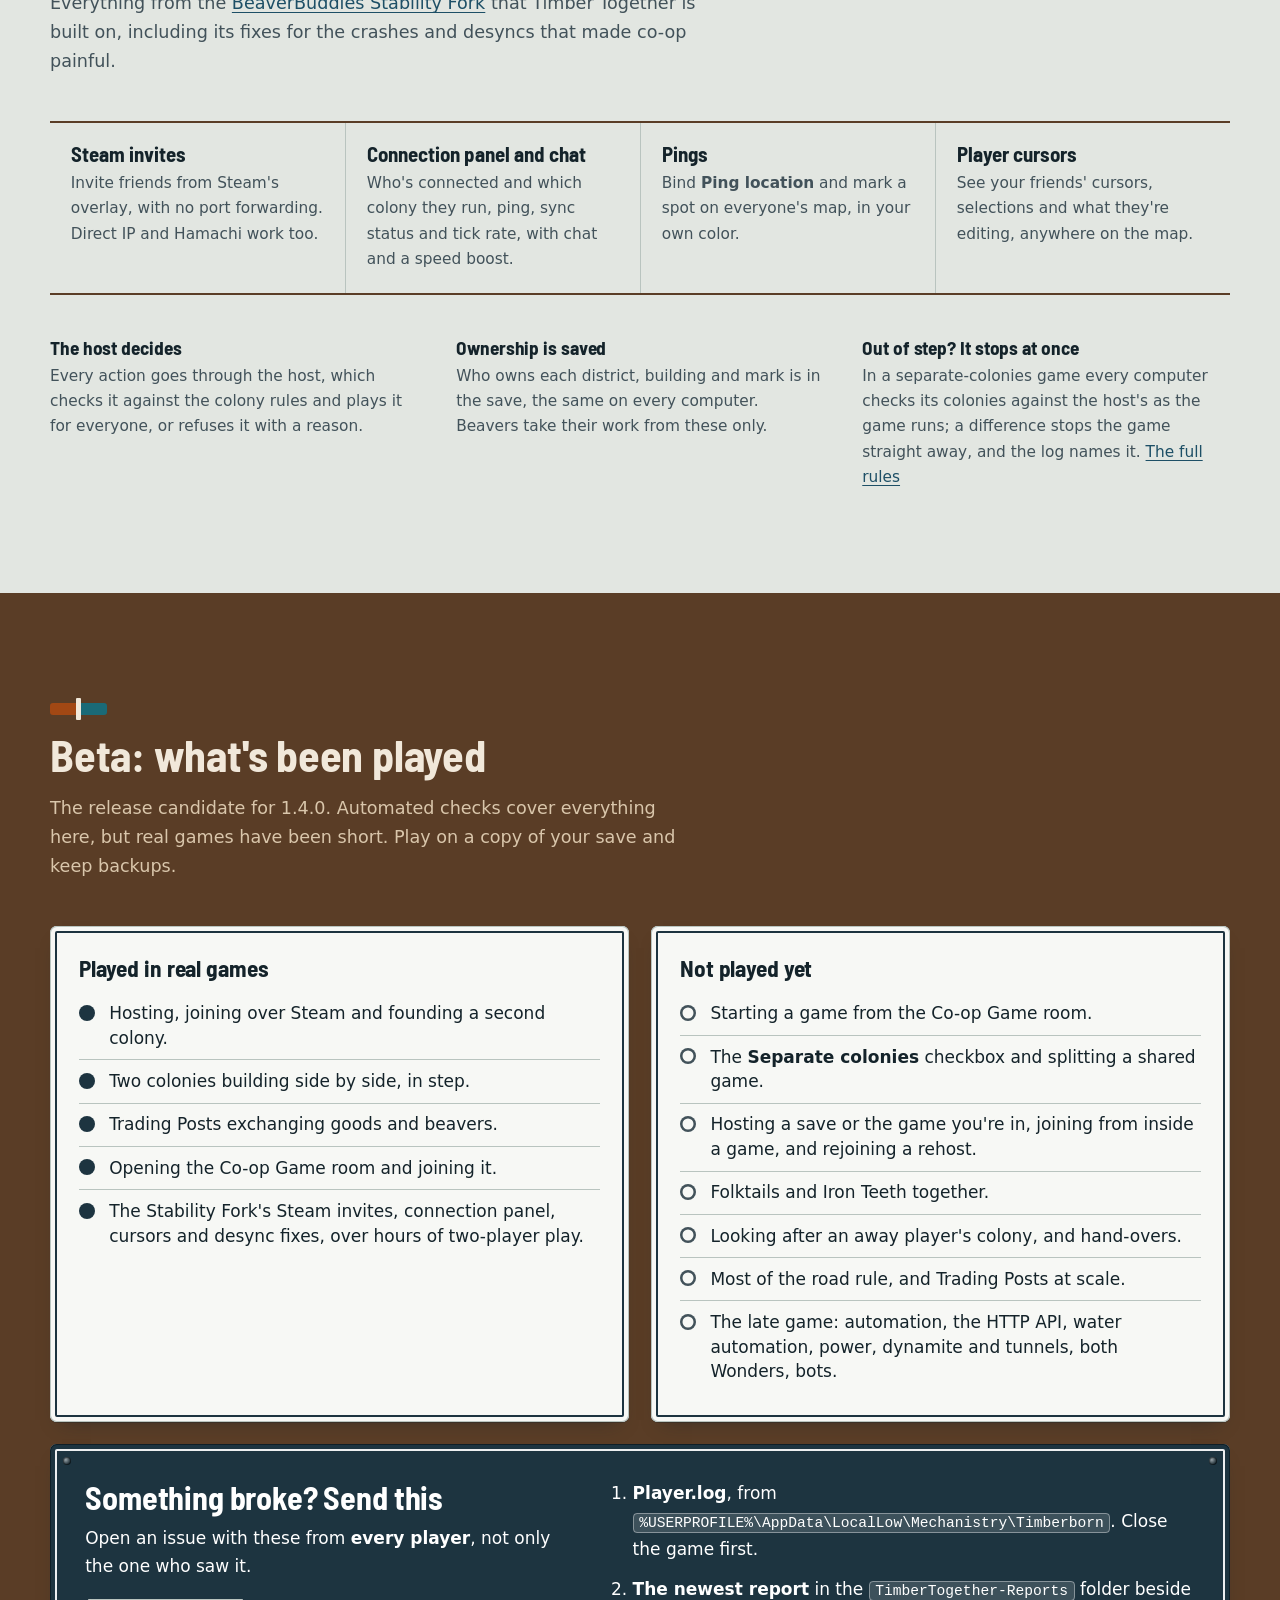
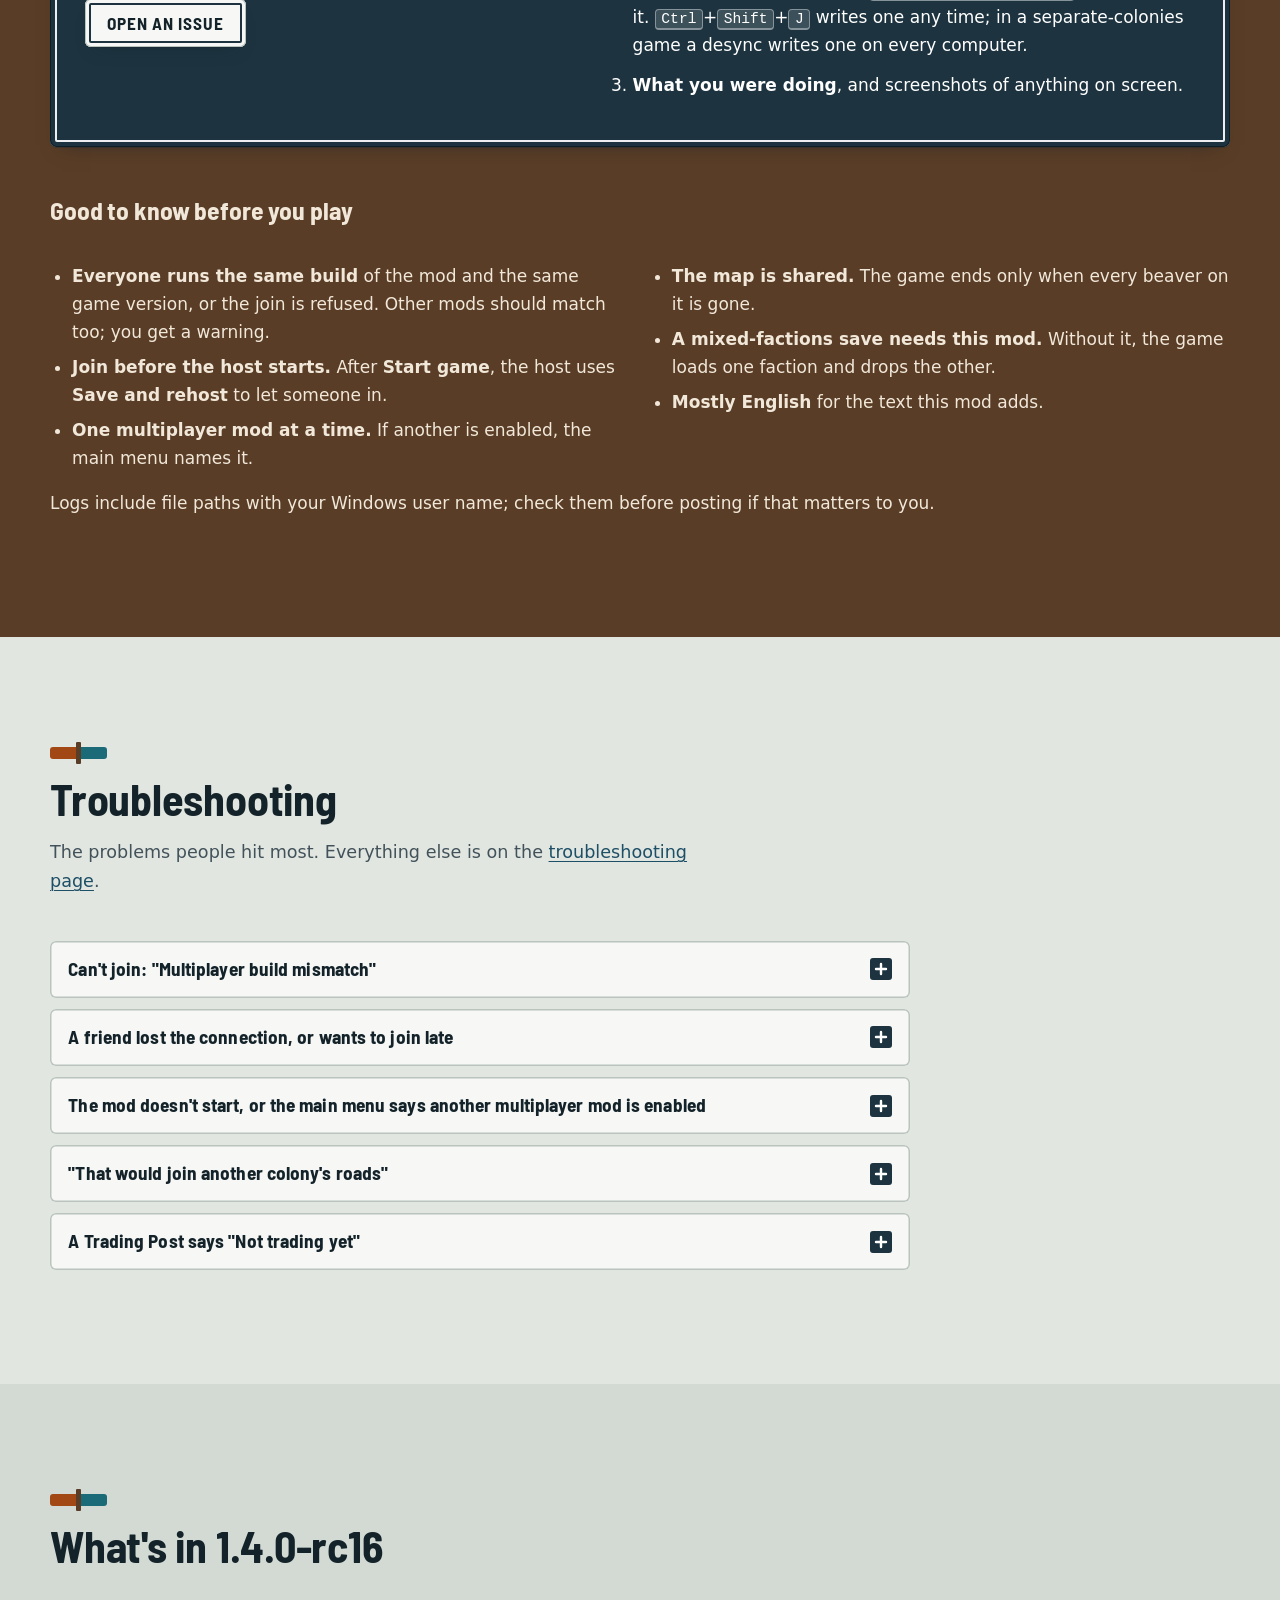
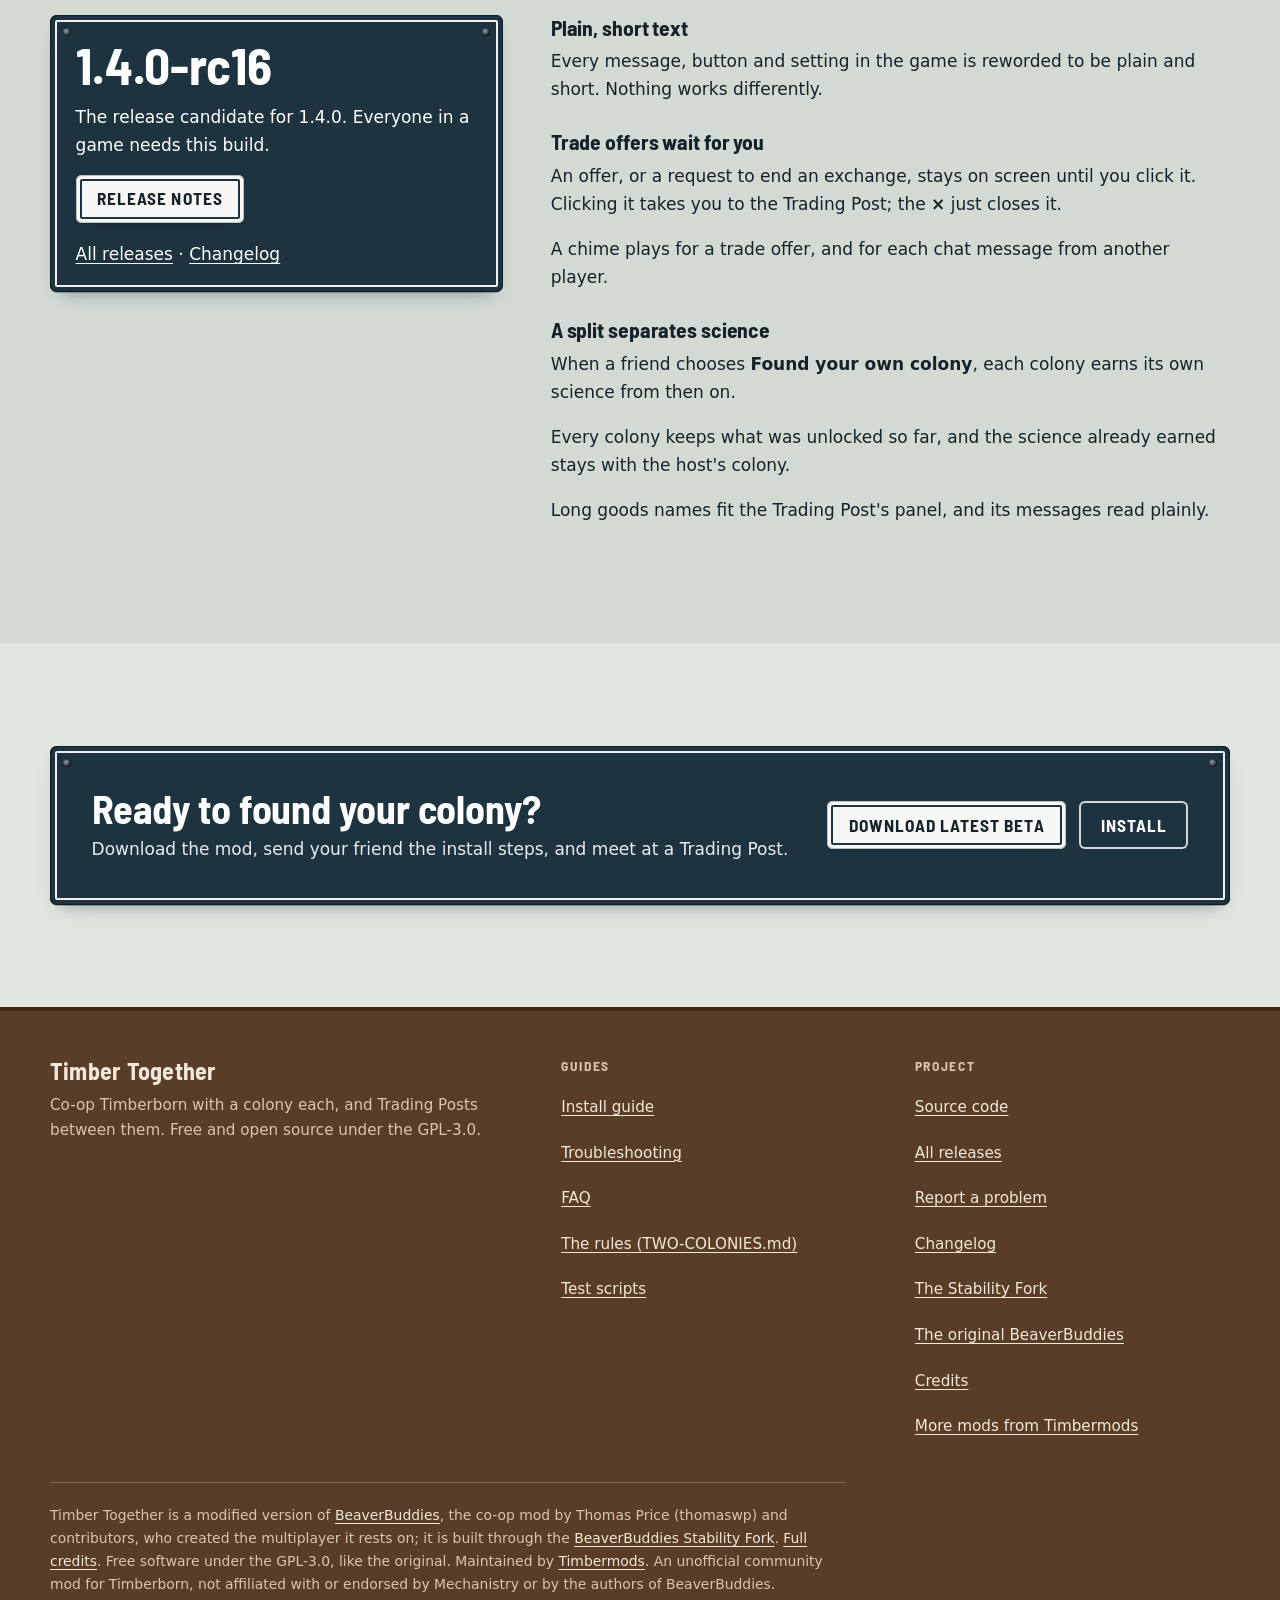
==== commit c3810952: "1.4.0-rc16: plain, short player-facing text Co-Authored-By: Claude Opus 5.5 <noreply@anthropic.com>" ====
--- a/docs/index.html
+++ b/docs/index.html
@@ -62,7 +62,7 @@
         </a>
         <a class="btn ghost" href="#install">Install guide</a>
       </div>
-      <p class="status-tag plate caution"><span><span data-release="version">1.4.0-rc15</span></span><span>Timberborn 1.1.2.4</span><span>Beta: back up your saves</span></p>
+      <p class="status-tag plate caution"><span><span data-release="version">1.4.0-rc16</span></span><span>Timberborn 1.1.2.4</span><span>Beta: back up your saves</span></p>
     </div>
 
     <figure class="map-figure plate enamel">
@@ -243,7 +243,7 @@
     <ol class="steps">
       <li><div>
         <h3>Download the zip</h3>
-        <p>From the <a href="https://github.com/timbermods/TimberTogether/releases" data-release-href="notes">newest release</a>, download <code><span data-release="asset-name">TimberTogether-1.4.0-rc15.zip</span></code> under <b>Assets</b> (not "Source code"). Got a zip from your host? Use that one.</p>
+        <p>From the <a href="https://github.com/timbermods/TimberTogether/releases" data-release-href="notes">newest release</a>, download <code><span data-release="asset-name">TimberTogether-1.4.0-rc16.zip</span></code> under <b>Assets</b> (not "Source code"). Got a zip from your host? Use that one.</p>
       </div></li>
       <li><div>
         <h3>Close Timberborn</h3>
@@ -269,7 +269,7 @@
       <h3>Before you join: compare three things with your host</h3>
       <p>All three must match.</p>
       <dl class="readings">
-        <div><dt>The mod</dt><dd class="val" data-release="version">1.4.0-rc15</dd><dd class="why">The mod list shows <b>Timber Together</b> with its version.</dd></div>
+        <div><dt>The mod</dt><dd class="val" data-release="version">1.4.0-rc16</dd><dd class="why">The mod list shows <b>Timber Together</b> with its version.</dd></div>
         <div><dt>The game</dt><dd class="val">Timberborn 1.1.2.4</dd><dd class="why">The same Timberborn version for everyone.</dd></div>
         <div><dt>The download</dt><dd class="val">The same zip</dd><dd class="why">The same file, not only the same number.</dd></div>
       </dl>
@@ -549,18 +549,20 @@
   <div class="wrap">
     <div class="head">
       <div class="marker" aria-hidden="true"><i></i><b></b><i></i></div>
-      <h2 id="release-h">What's in <span data-release="version">1.4.0-rc15</span></h2>
+      <h2 id="release-h">What's in <span data-release="version">1.4.0-rc16</span></h2>
     </div>
     <div class="release">
       <div class="plate grommets">
-        <span class="ver" data-release="version">1.4.0-rc15</span>
+        <span class="ver" data-release="version">1.4.0-rc16</span>
         <p>The release candidate for 1.4.0. Everyone in a game needs this build.</p>
         <div class="btn-row">
           <a class="btn ghost" href="https://github.com/timbermods/TimberTogether/releases" data-release-href="notes">Release notes</a>
         </div>
         <p style="margin:1.1rem 0 0"><a href="https://github.com/timbermods/TimberTogether/releases">All releases</a> &middot; <a href="https://github.com/timbermods/TimberTogether/blob/main/STABILITY-CHANGELOG.md">Changelog</a></p>
       </div>
-      <div class="measure" data-release-pinned="1.4.0-rc15">
+      <div class="measure" data-release-pinned="1.4.0-rc16">
+        <h3>Plain, short text</h3>
+        <p>Every message, button and setting in the game is reworded to be plain and short. Nothing works differently.</p>
         <h3>Trade offers wait for you</h3>
         <p>An offer, or a request to end an exchange, stays on screen until you click it. Clicking it takes you to the Trading Post; the <b>&times;</b> just closes it.</p>
         <p>A chime plays for a trade offer, and for each chat message from another player.</p>
